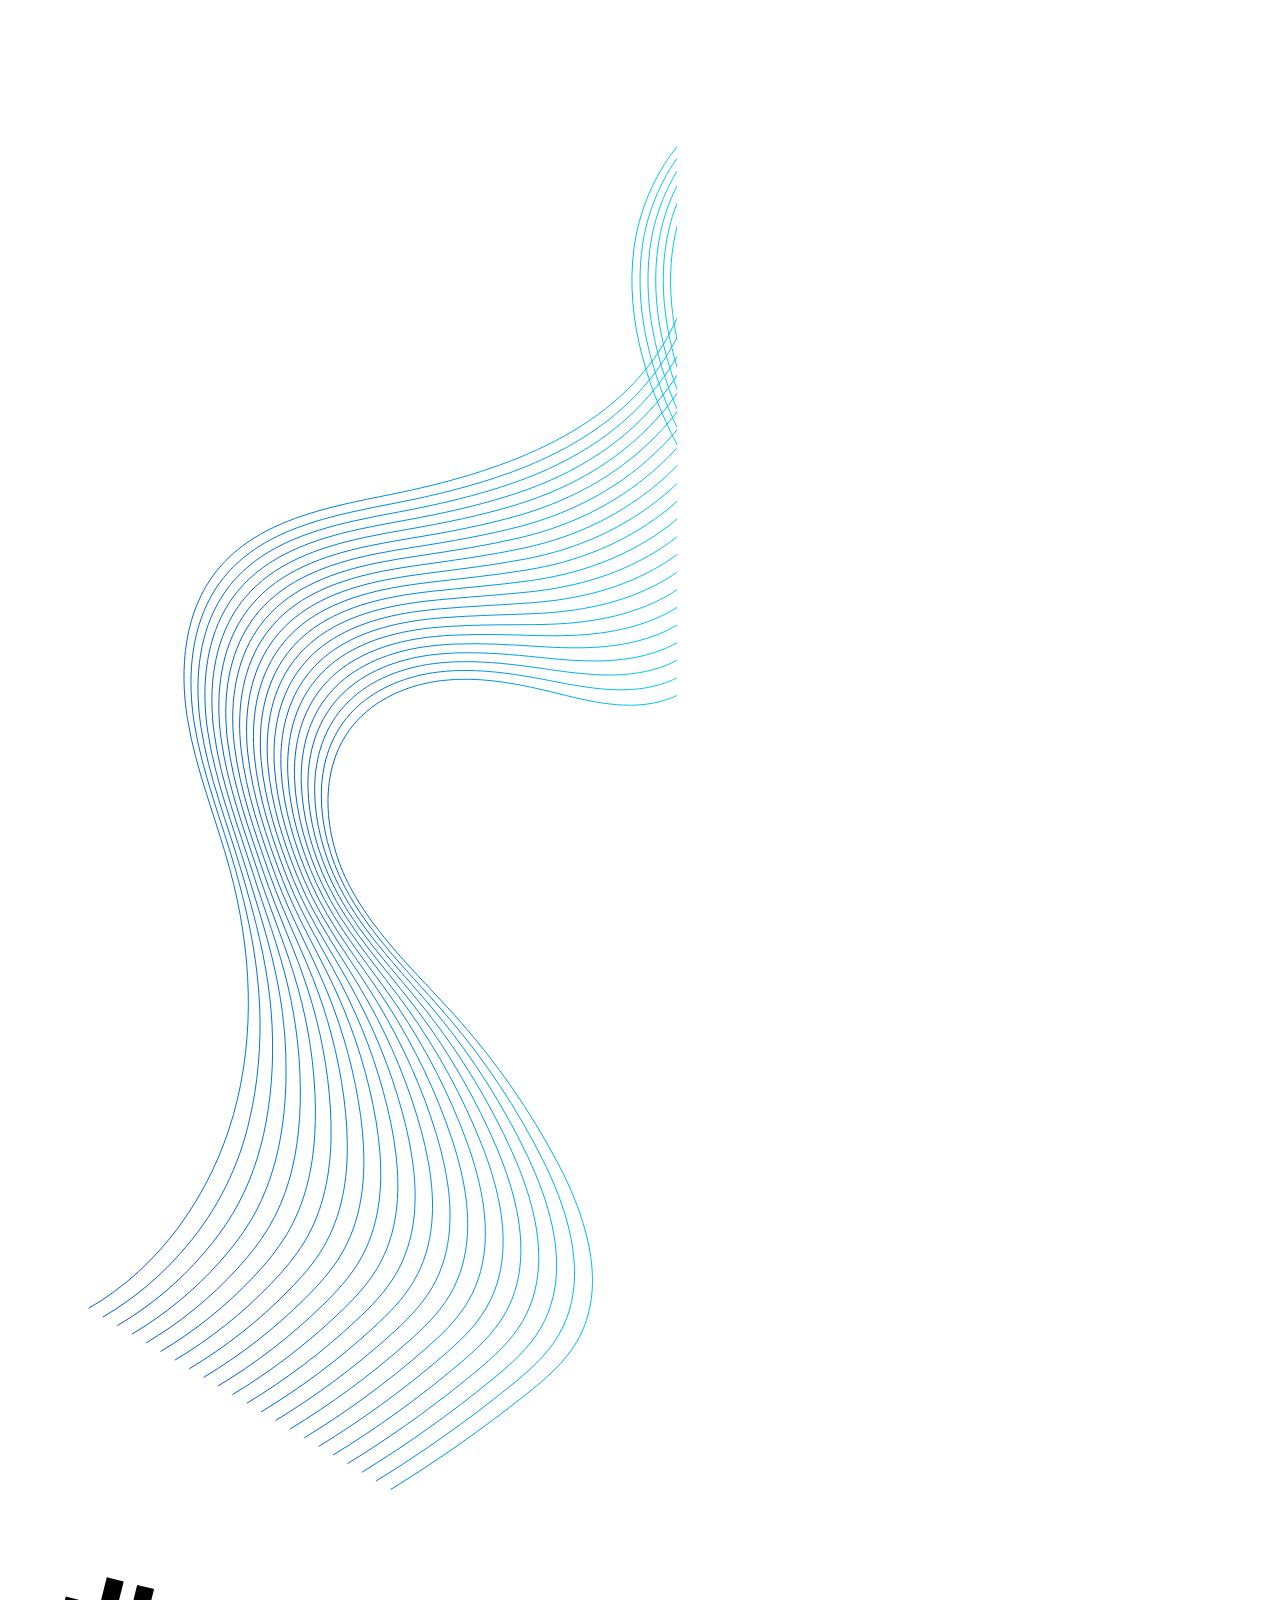
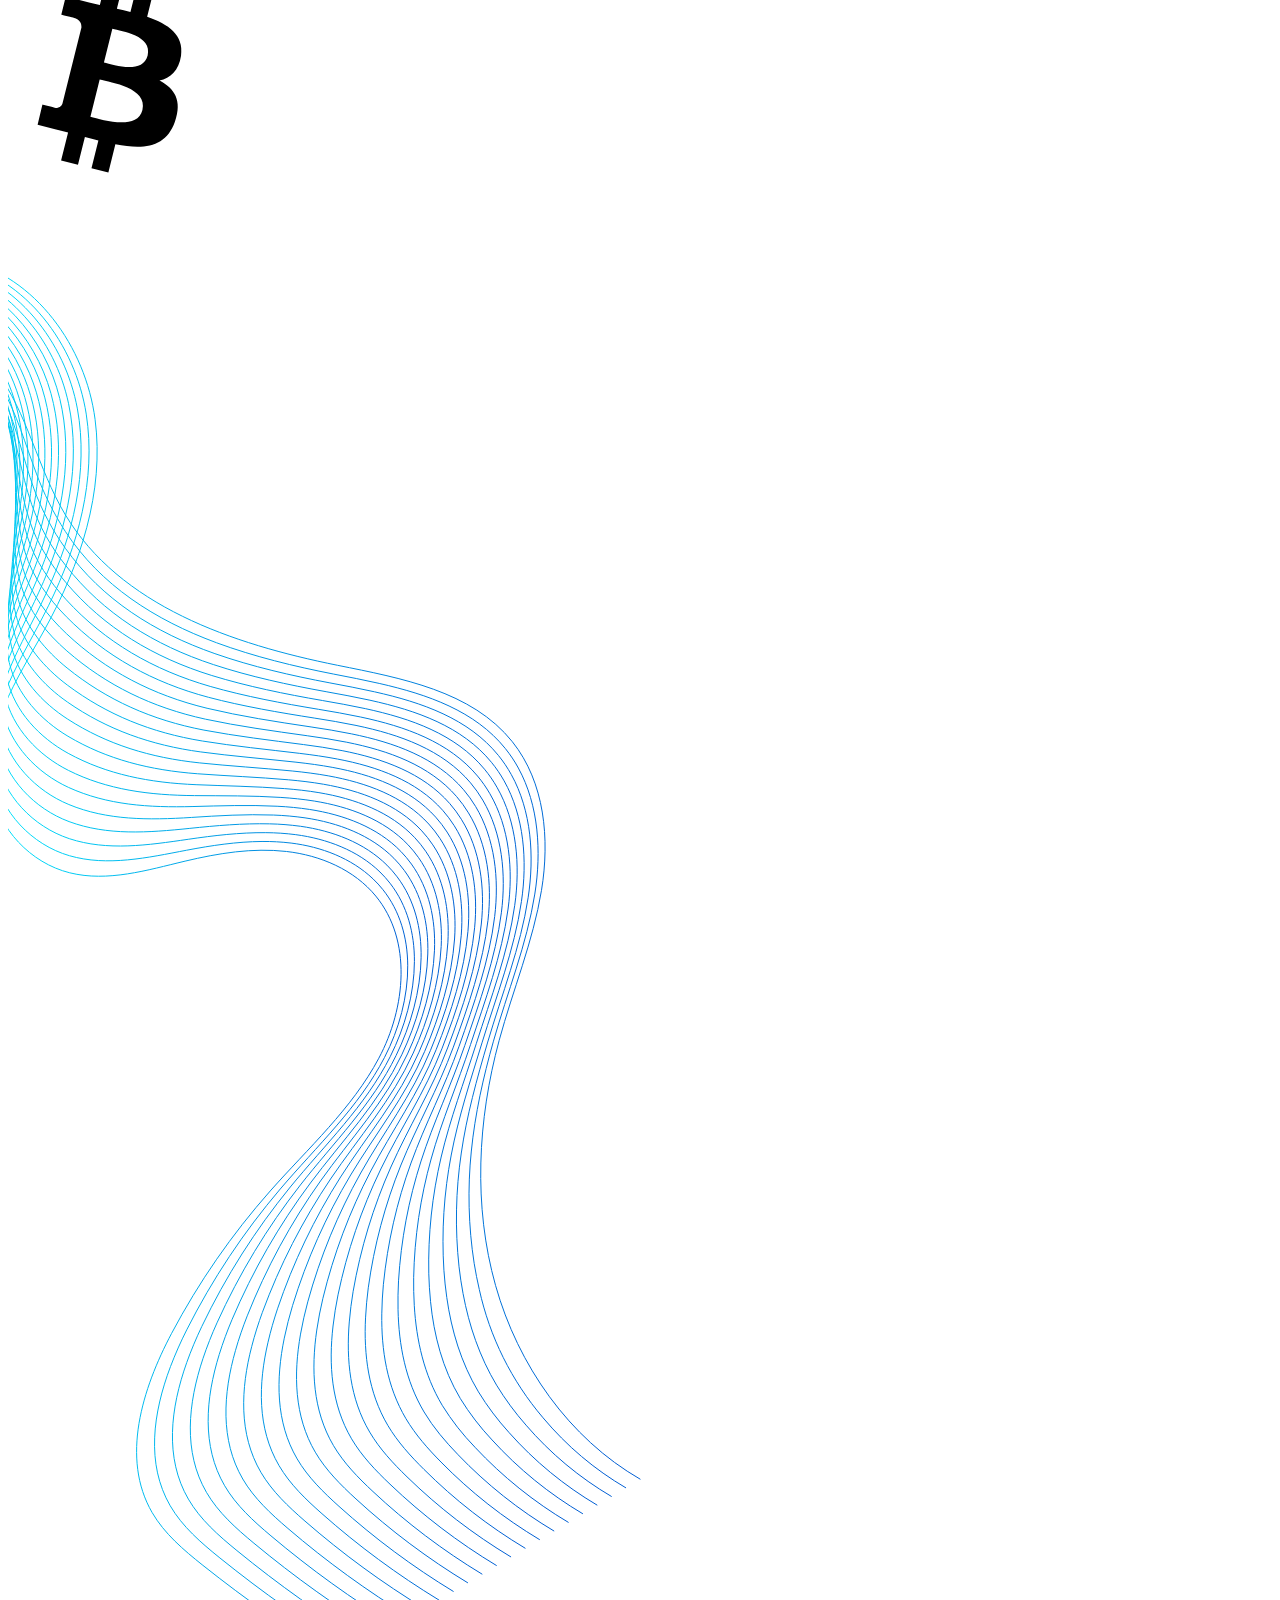
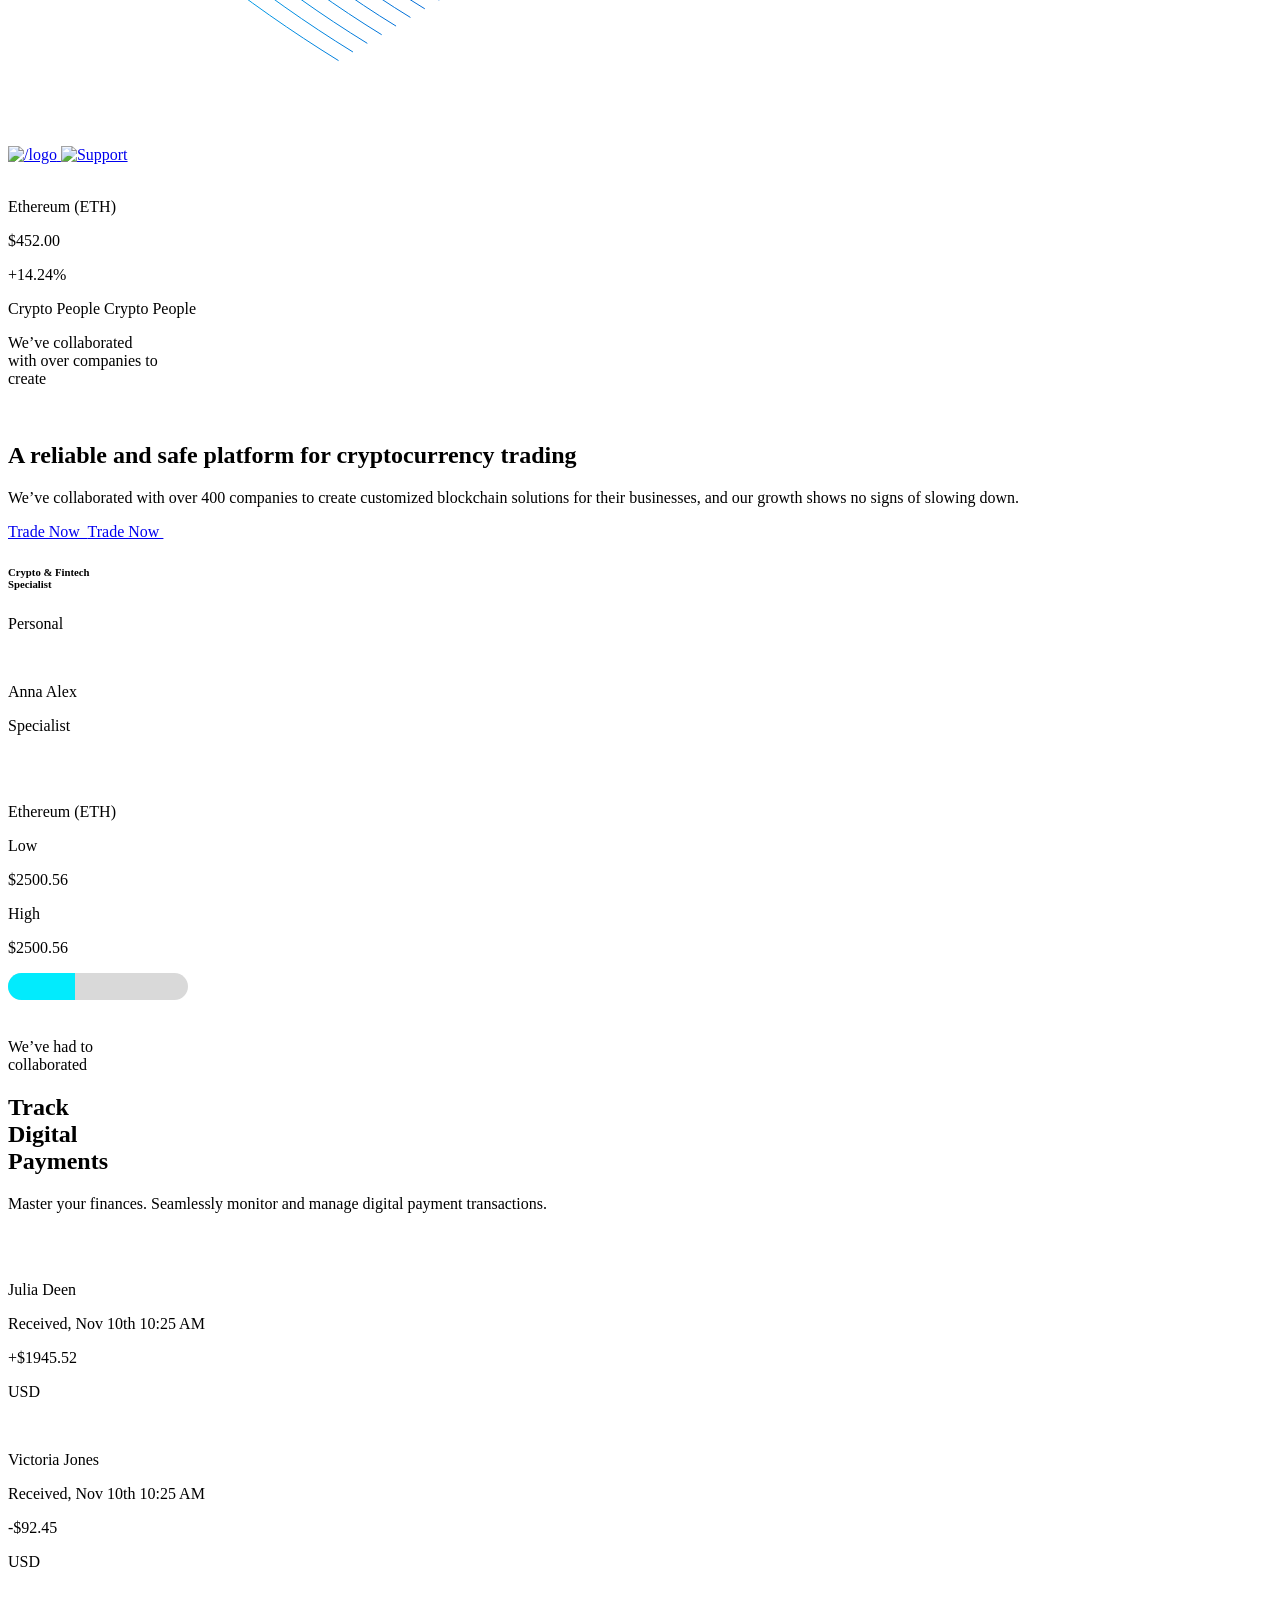
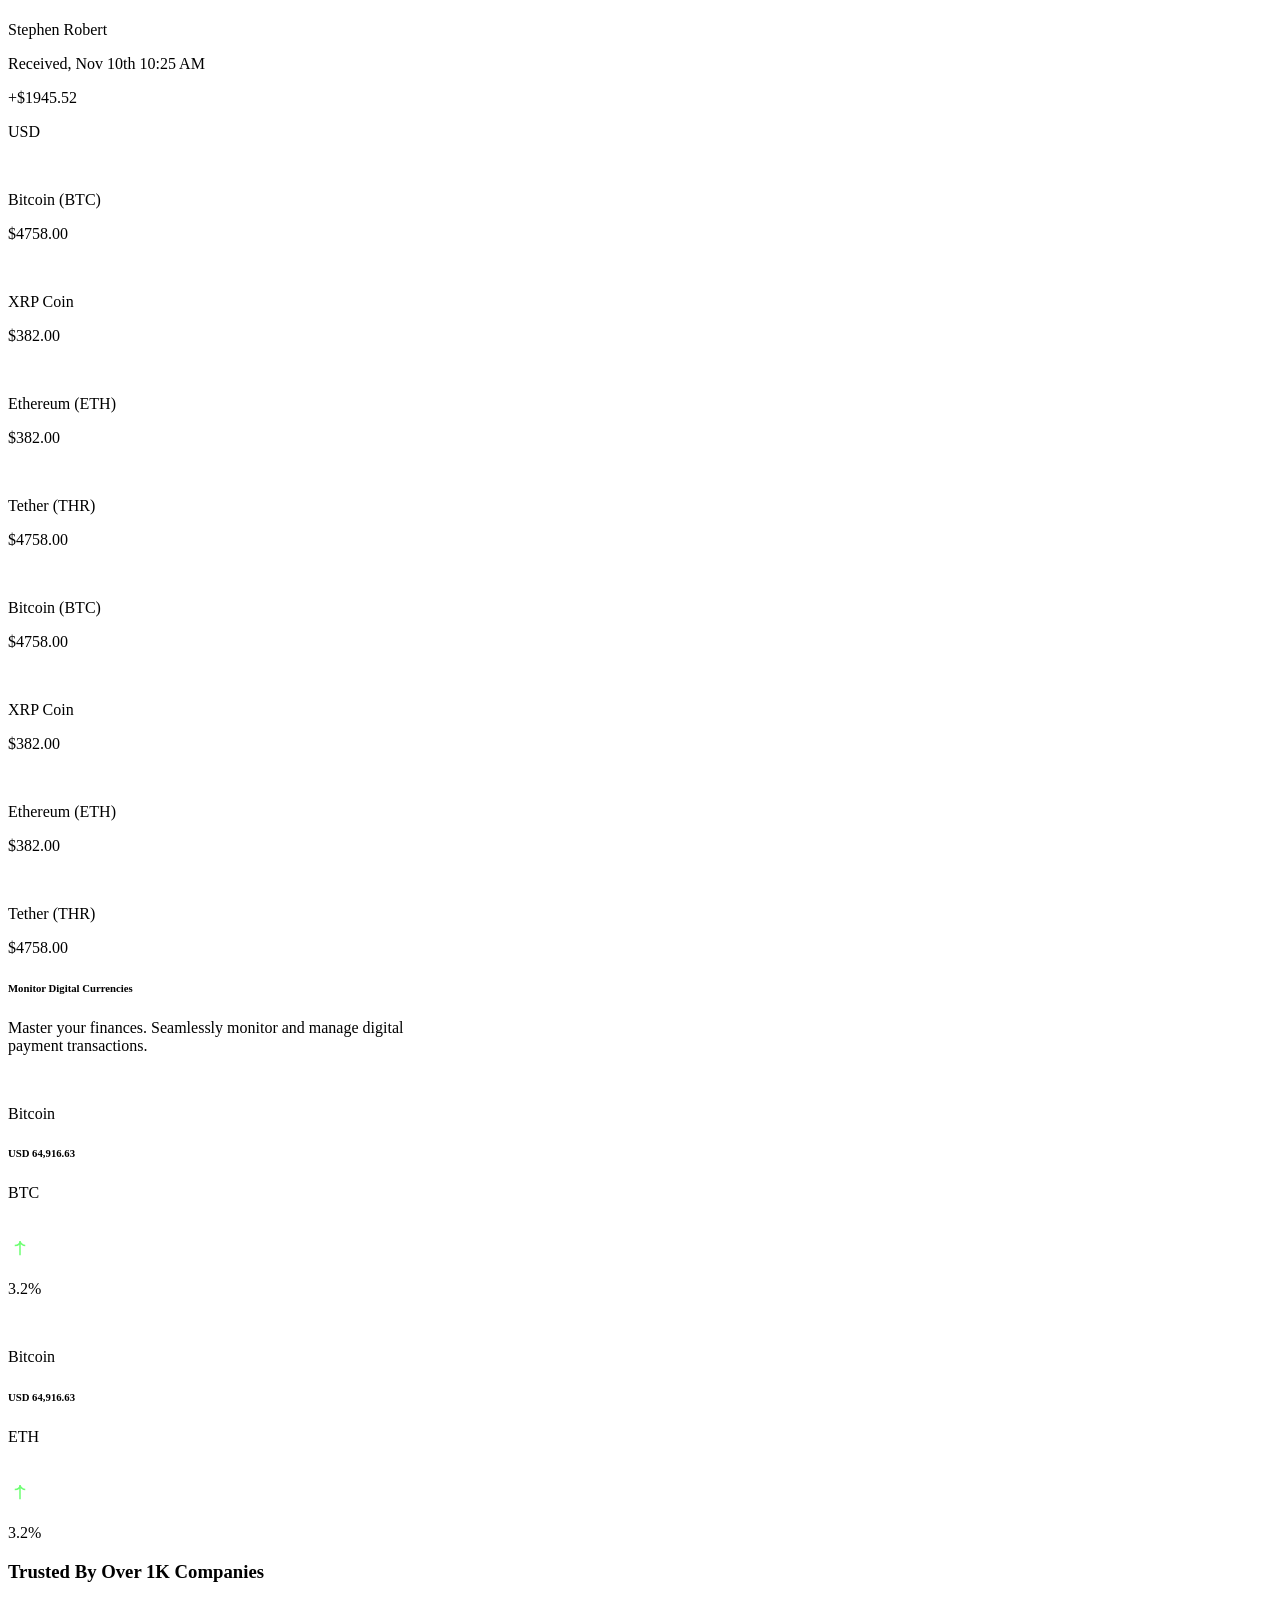
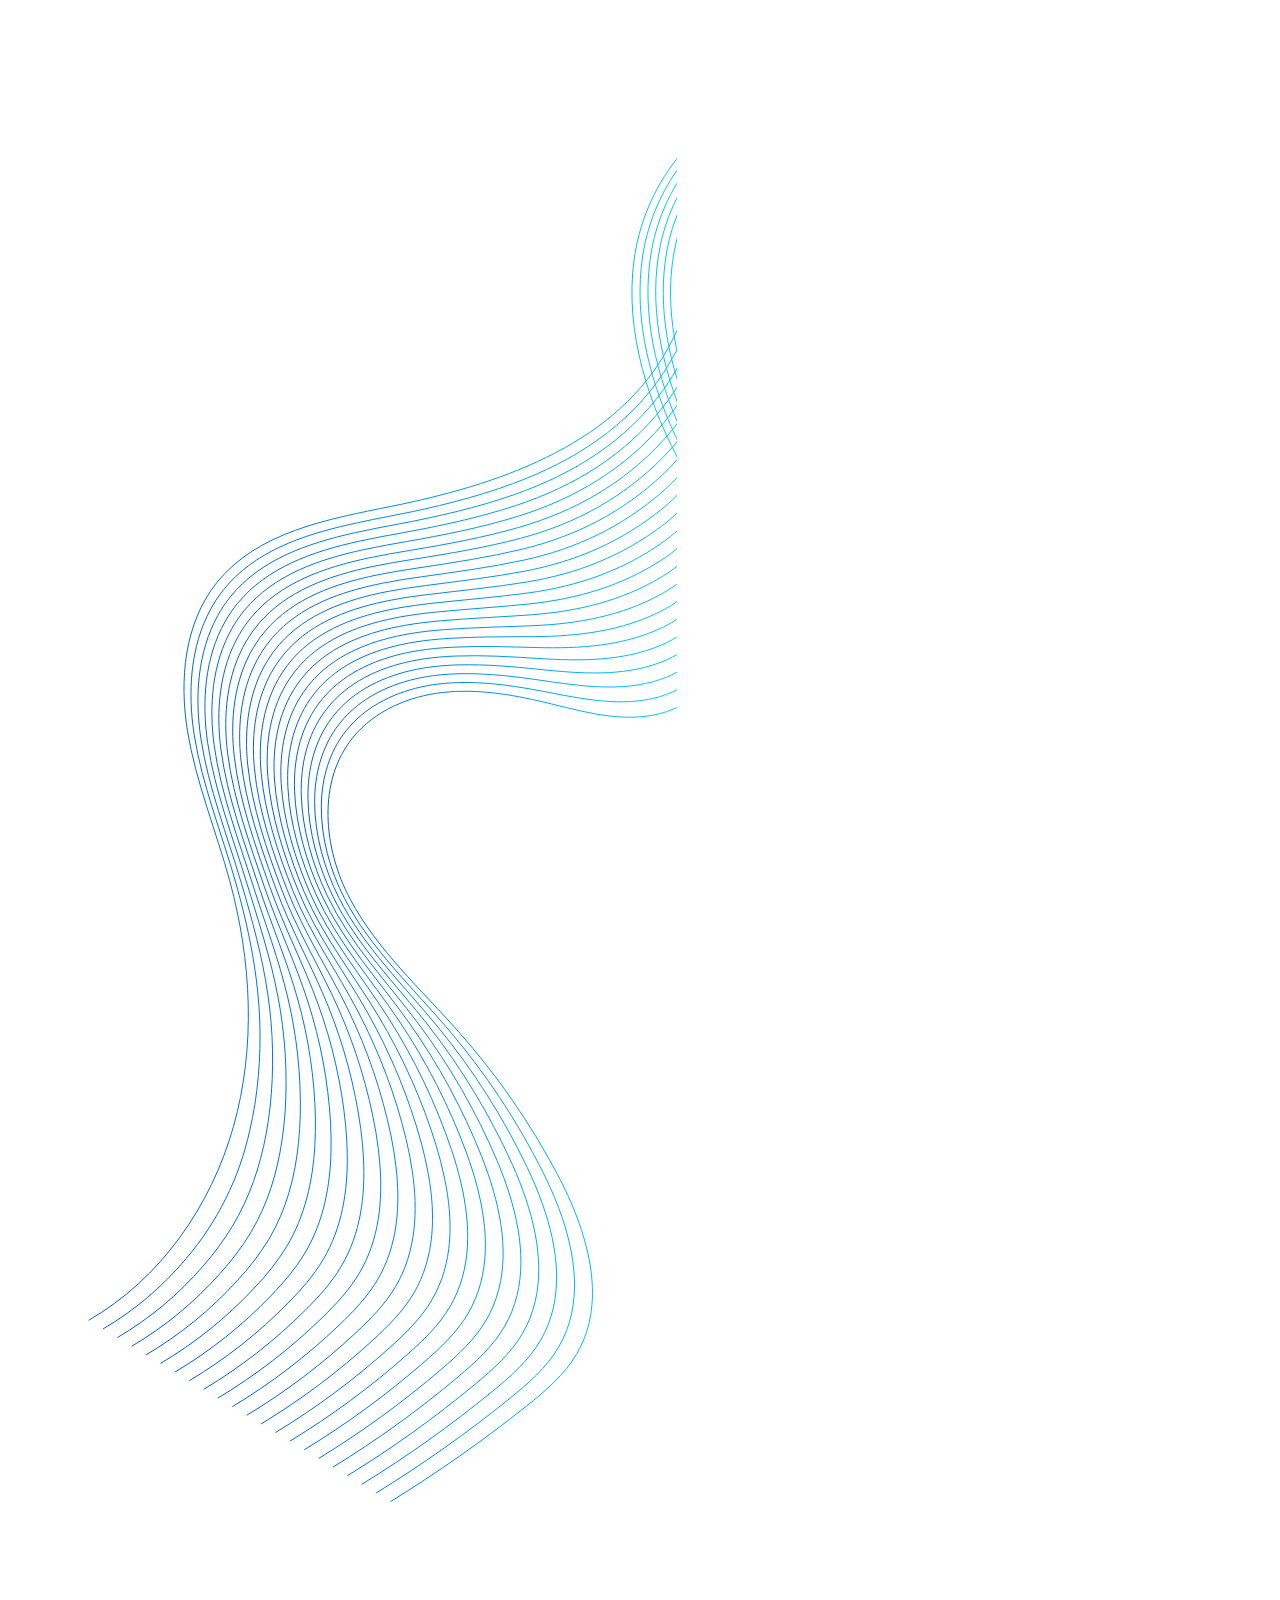
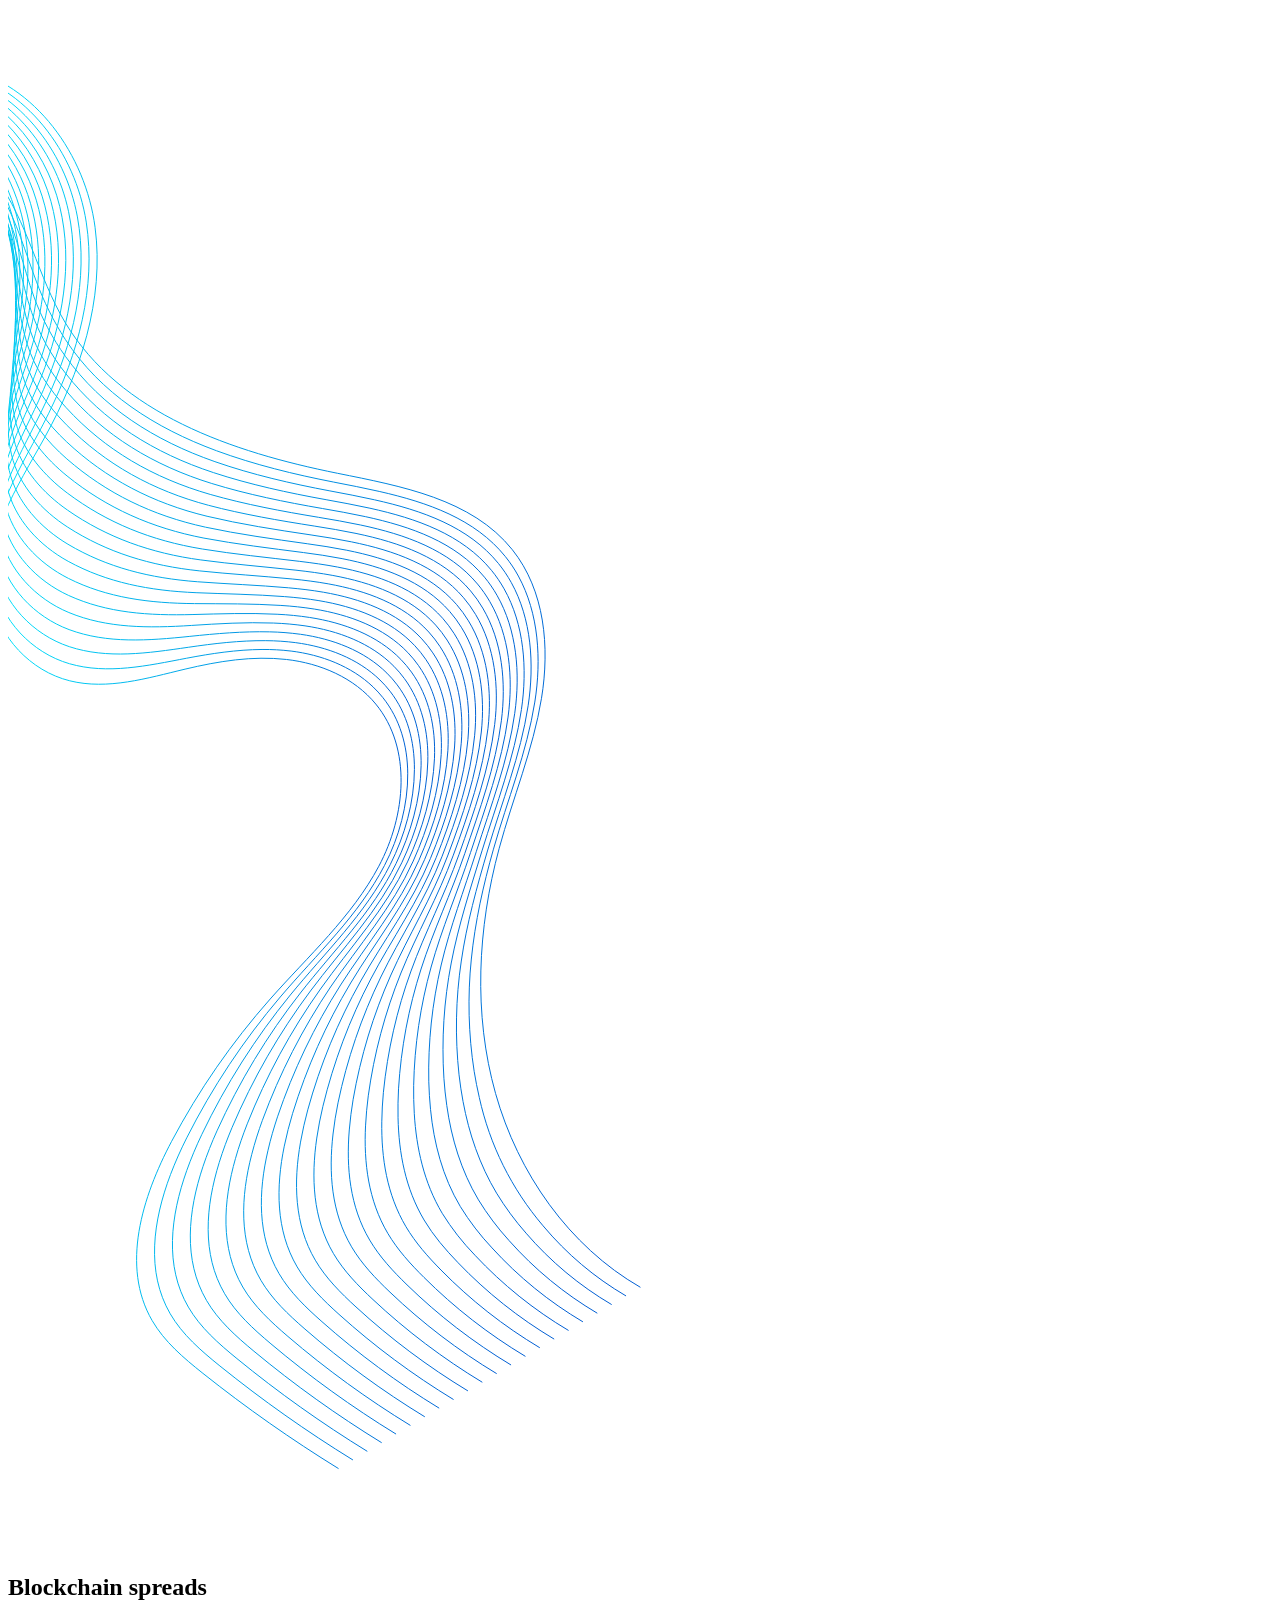
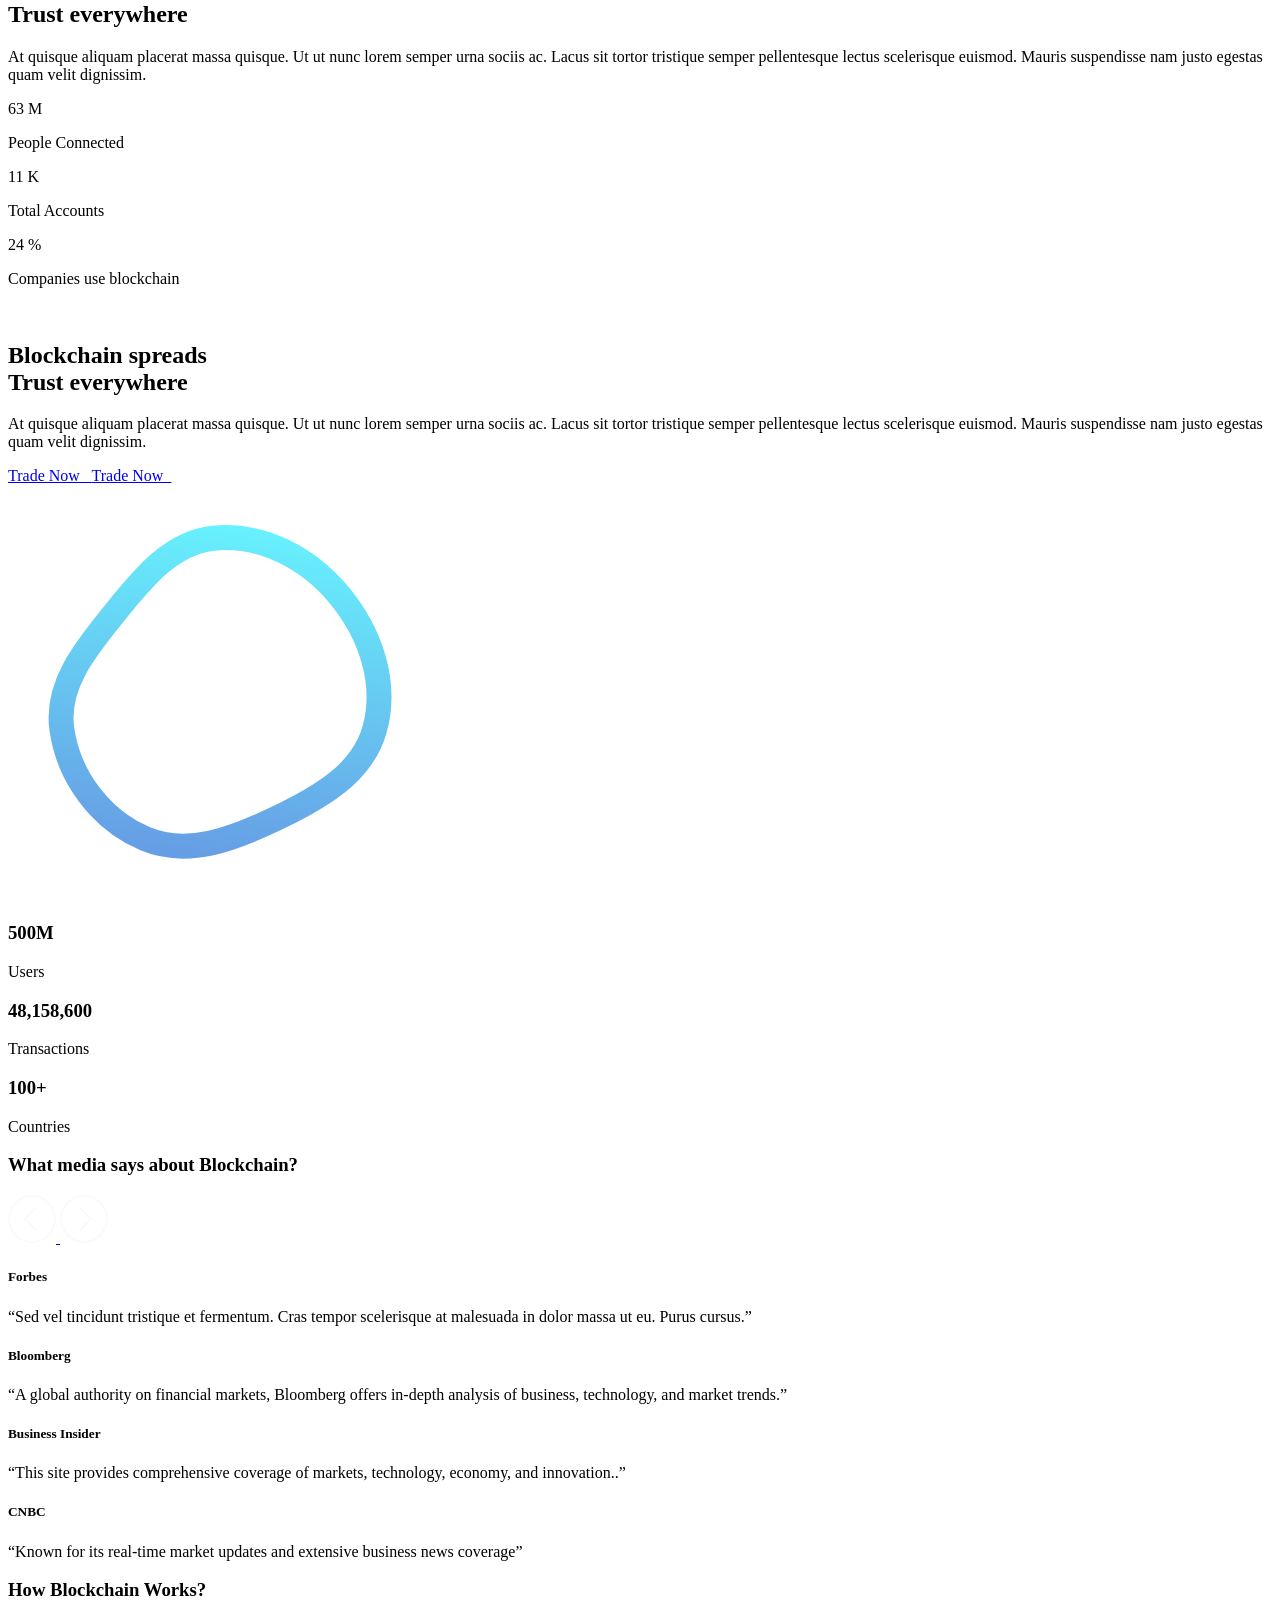
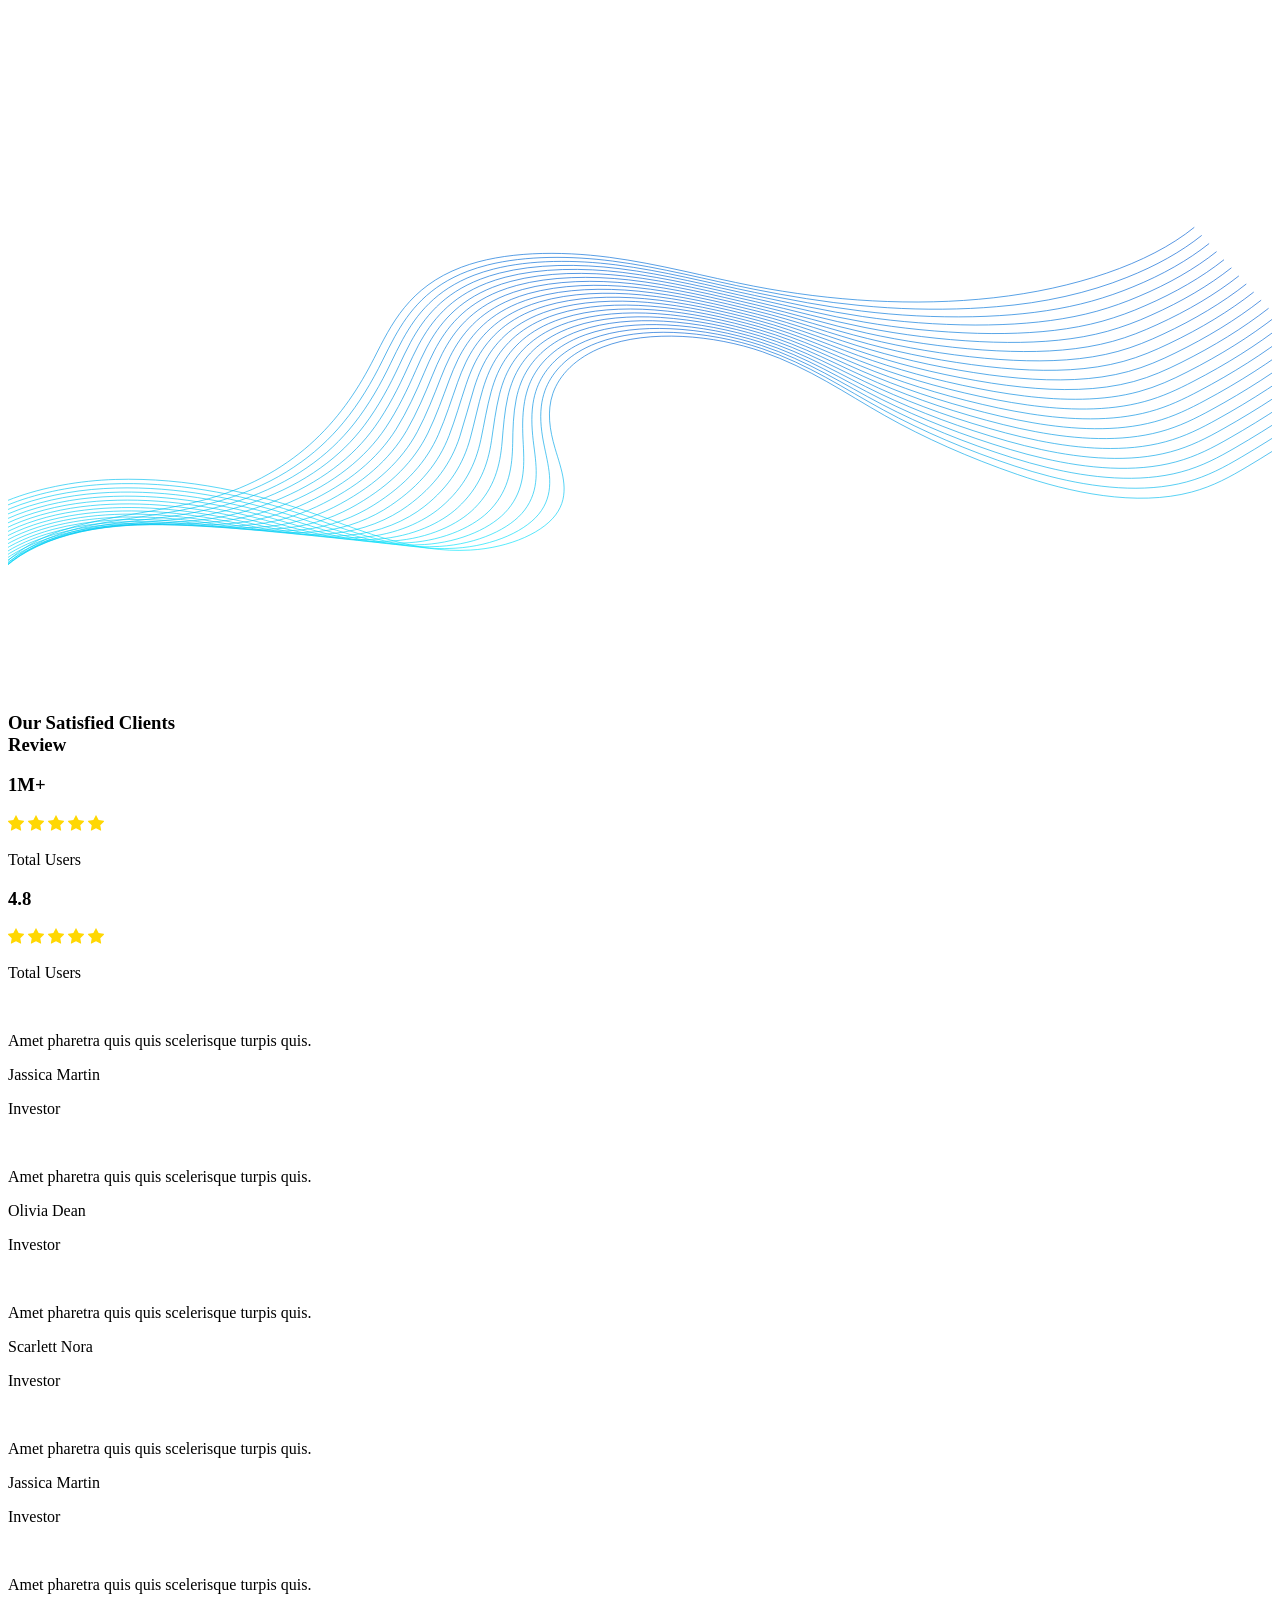
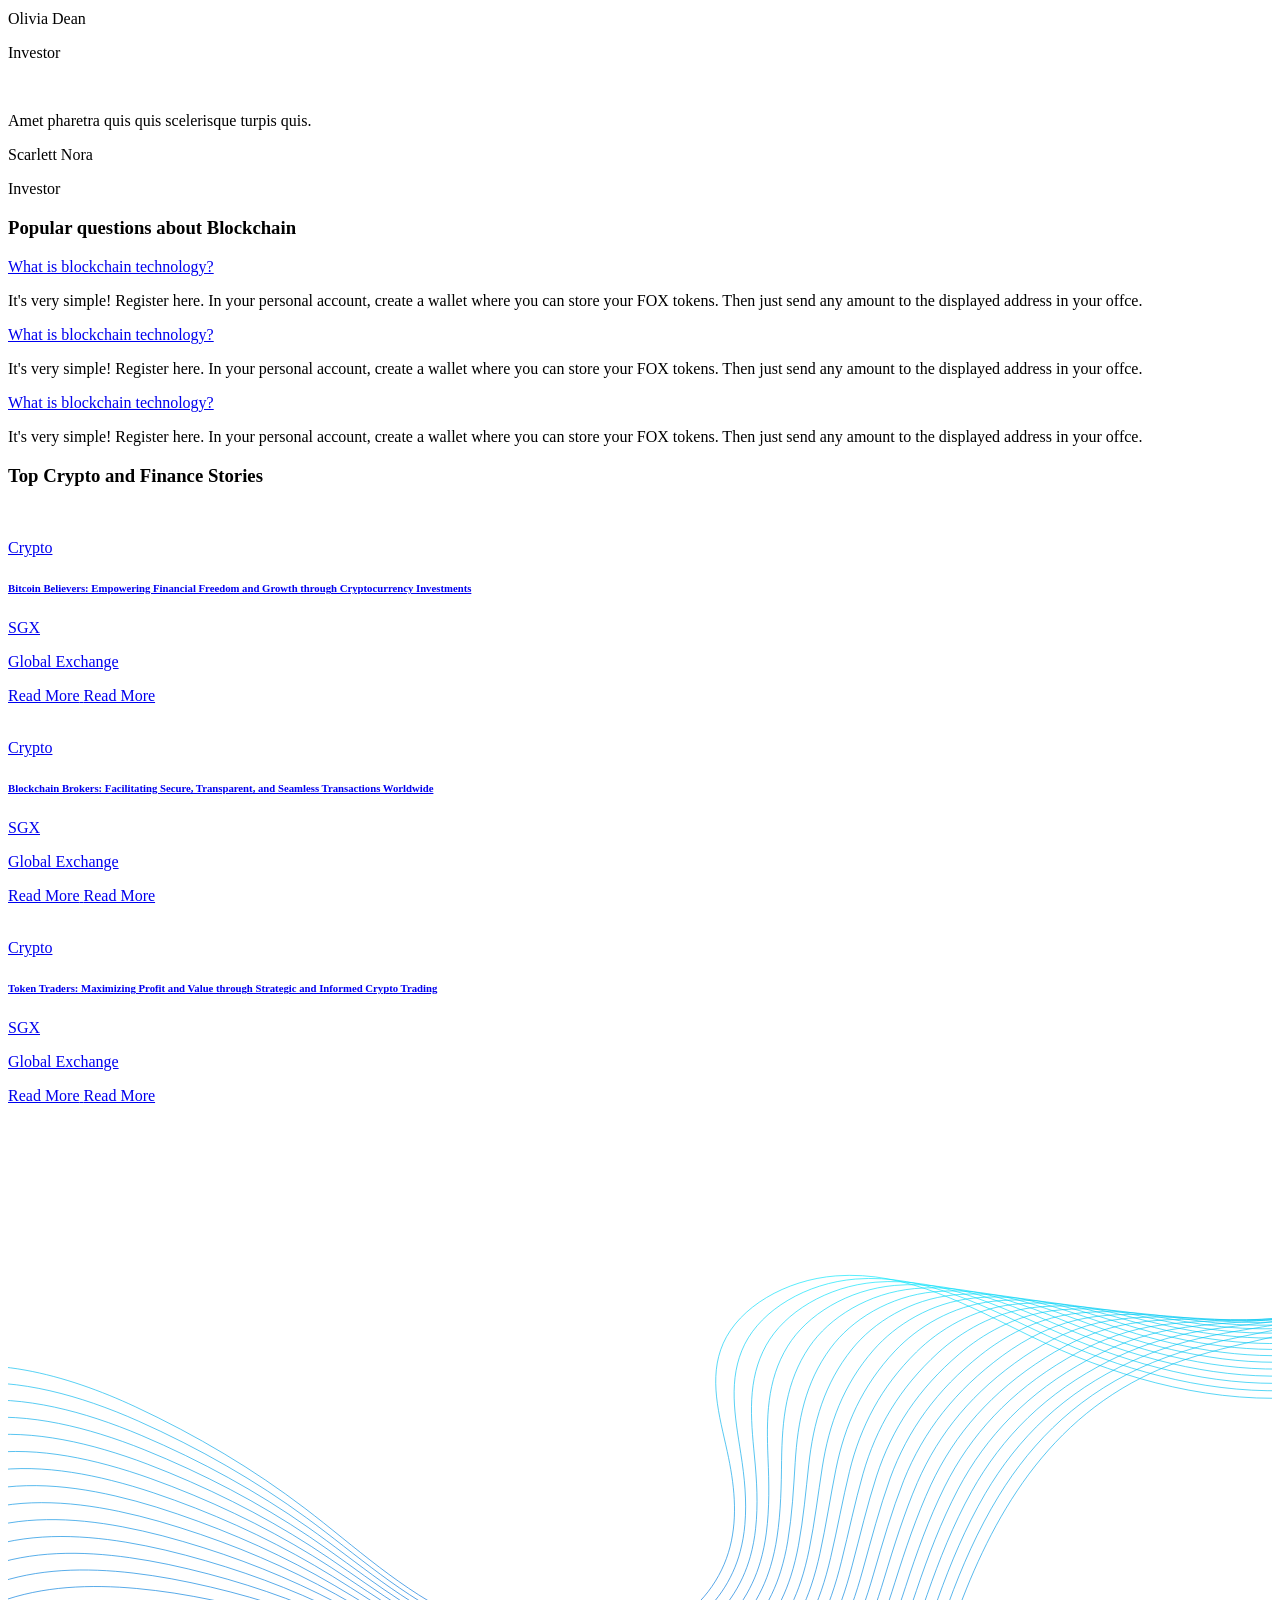
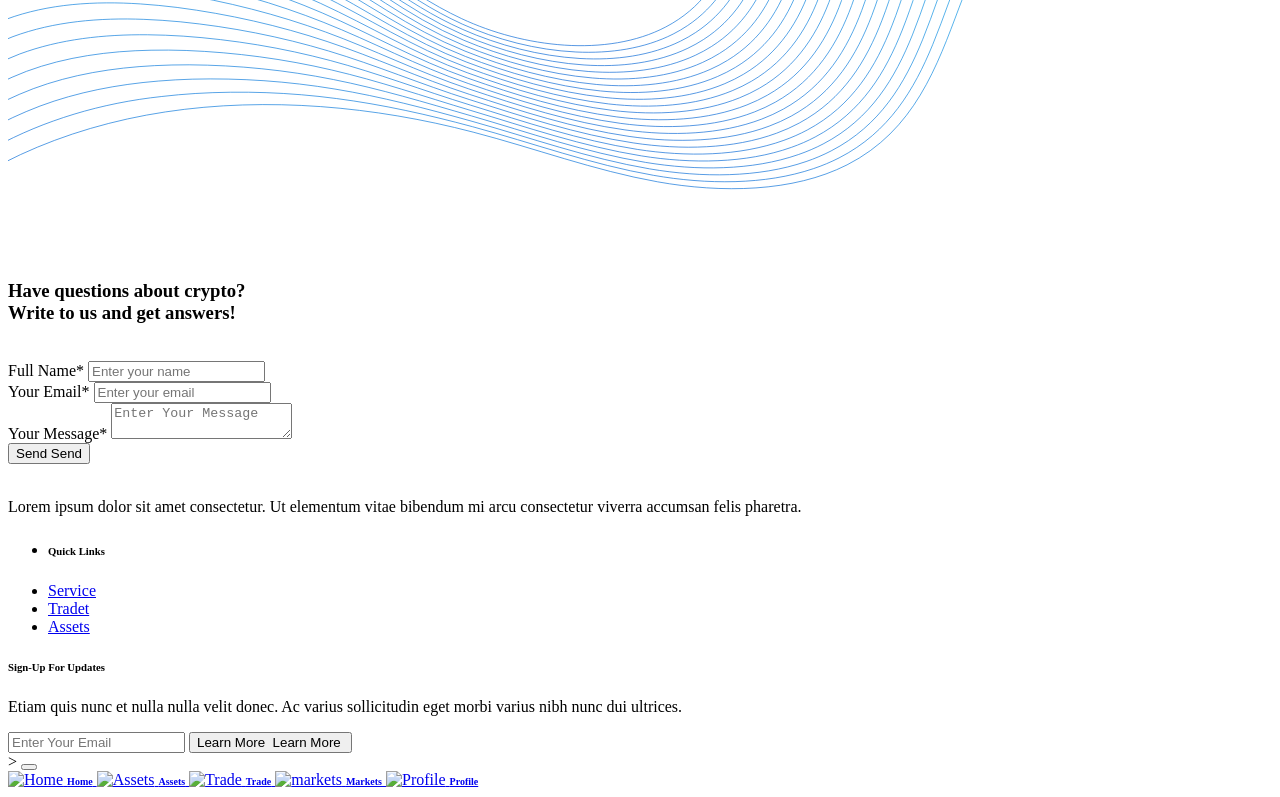
==== index.html @ 0d13c6f8 "update html" ====
<!DOCTYPE html>
<html lang="en">

<head>
    <meta charset="UTF-8">
    <meta http-equiv="X-UA-Compatible" content="IE=edge">
    <meta name="viewport" content="width=device-width, initial-scale=1, shrink-to-fit=no">
   <meta name="twitter:card" content="summary_large_image">
<meta name="twitter:title" content="SGX: Cryptocurrency Global Exchange to Buy, Trade & Invest in Crypto">
<meta name="twitter:description" content="Discover why SGX is the world's best cryptocurrency exchange. Secure, low fees, trusted by millions of users worldwide.">
<meta name="twitter:image" content="https://app.standardglobalexchange.com/assets/media/leesg.png">

<meta property="og:type" content="website">
<meta property="og:title" content="SGX: Cryptocurrency Global Exchange to Buy, Trade & Invest in Crypto">
<meta property="og:image" content="https://app.standardglobalexchange.com/assets/media/leesg.png">
<meta property="og:image:width" content="1200">
<meta property="og:image:height" content="630"> 

    <link rel="shortcut icon" type="image/svg+xml" href="assets/media/faviconsvg.svg">

    <link rel="stylesheet" href="assets/css/vendor/font-awesome.css">
    <link rel="stylesheet" href="assets/css/vendor/bootstrap.min.css">
    <link rel="stylesheet" href="assets/css/vendor/slick.css">
    <link rel="stylesheet" href="assets/css/vendor/slick-theme.css">
    <link rel="stylesheet" href="assets/css/app.css">
</head>

<body>

    <!-- Preloader-->
    <div id="preloader">
        <div class="loader">
            <svg class="gradient-image" width="669" height="1563" viewBox="0 0 669 1563" fill="none"
                xmlns="http://www.w3.org/2000/svg">
                <path
                    d="M382.493 1481.61C429.571 1452.59 474.869 1420.78 518.143 1386.35C537.375 1371.05 556.592 1354.77 568.936 1333.52C600.489 1279.19 578.831 1209.86 549.437 1154.34C522.325 1103.14 489.223 1055.35 450.827 1011.97C412.816 969.04 369.186 929.818 342.228 879.208C315.27 828.598 308.868 761.38 345.258 717.066C366.91 690.699 400.681 676.348 434.577 672.471C468.473 668.594 502.75 674.24 535.942 682.133C573.944 691.171 613.393 703.231 651.301 693.806C690.542 684.05 722.567 649.839 729.713 610.039C739.879 553.418 703.841 500.331 676.086 449.943C640.824 385.928 616.454 312.761 625.987 240.302C635.52 167.843 685.437 97.5878 756.584 80.8752"
                    stroke="url(#paint0_linear_11584_1394)" stroke-miterlimit="10" />
                <path
                    d="M368.119 1472.98C414.407 1444.5 458.836 1413.1 501.135 1378.97C519.925 1363.82 538.66 1347.7 550.805 1326.82C575.199 1284.87 568.109 1233.98 550.547 1187.54C545.782 1175.03 540.362 1162.78 534.31 1150.84C508.834 1100.34 477.433 1053.05 440.771 1009.98C404.476 967.34 362.364 928.38 336.497 878.355C321.995 850.311 313.05 817.686 313.324 786.221C313.574 758.814 320.995 732.153 338.13 710.665C341.18 706.841 344.491 703.232 348.038 699.863C369.831 679.142 399.815 667.789 429.941 664.068C439.588 662.905 449.3 662.374 459.016 662.476C484.328 662.67 509.68 666.488 534.373 671.213C573.555 678.66 613.583 687.69 651.524 676.735C689.206 665.856 720.293 633.079 727.468 594.241C737.68 538.983 703.857 487.077 678.223 437.913C676.202 434.037 674.225 430.13 672.291 426.19C643.093 366.655 624.676 300.348 634.816 235.111C645.622 165.56 695.06 98.6456 764.514 83.3725"
                    stroke="url(#paint1_linear_11584_1394)" stroke-miterlimit="10" />
                <path
                    d="M353.745 1464.35C399.244 1436.4 442.804 1405.41 484.127 1371.59C502.476 1356.59 520.728 1340.63 532.674 1320.12C556.66 1278.92 550.553 1229.11 534.295 1183.49C529.885 1171.19 524.841 1159.12 519.182 1147.34C495.343 1097.53 465.644 1050.75 430.716 1007.98C396.136 965.639 355.582 926.916 330.765 877.503C316.16 848.423 306.796 814.933 306.635 782.476C306.516 754.271 313.694 726.583 331.001 704.264C334.089 700.28 337.453 696.518 341.07 693.007C363.318 671.387 394.214 659.77 425.304 655.665C435.234 654.387 445.233 653.719 455.245 653.665C481.285 653.447 507.42 656.551 532.804 660.293C573.167 666.15 613.716 672.2 651.747 659.665C687.855 647.765 718.018 616.319 725.224 578.444C735.48 524.549 703.873 473.824 680.359 425.884C678.505 422.104 676.695 418.296 674.929 414.459C648.254 356.46 632.306 292.433 643.644 229.922C655.724 163.278 704.682 99.7048 772.444 85.8701"
                    stroke="url(#paint2_linear_11584_1394)" stroke-miterlimit="10" />
                <path
                    d="M339.37 1455.71C384.082 1428.3 426.774 1397.72 467.119 1364.22C485.026 1349.36 502.796 1333.56 514.543 1313.41C538.121 1272.97 532.997 1224.25 518.042 1179.43C513.988 1167.34 509.32 1155.46 504.054 1143.84C481.852 1094.72 453.855 1048.44 420.66 1005.98C387.797 963.941 348.836 925.43 325.033 876.652C310.333 846.527 300.542 812.181 299.946 778.733C299.46 749.729 306.394 721.015 323.872 697.865C326.997 693.721 330.416 689.807 334.102 686.153C356.806 663.635 388.614 651.753 420.667 647.263C430.881 645.87 441.168 645.066 451.474 644.856C478.242 644.226 505.159 646.615 531.236 649.374C572.779 653.642 613.799 656.766 651.97 642.596C686.499 629.778 715.744 599.56 722.98 562.648C733.281 510.116 703.89 460.572 682.496 413.856C680.809 410.173 679.166 406.463 677.567 402.728C653.416 346.266 639.936 284.518 652.474 224.733C665.826 160.996 714.305 100.764 780.374 88.3685"
                    stroke="url(#paint3_linear_11584_1394)" stroke-miterlimit="10" />
                <path
                    d="M324.997 1447.08C368.921 1420.2 410.745 1390.04 450.111 1356.84C467.577 1342.13 484.865 1326.49 496.412 1306.71C519.583 1267.02 515.442 1219.38 501.79 1175.38C498.091 1163.49 493.799 1151.79 488.927 1140.33C468.364 1091.92 442.069 1046.14 410.605 1003.98C379.458 962.239 342.124 923.922 319.302 875.798C304.517 844.621 294.289 809.427 293.259 774.986C292.403 745.184 299.095 715.443 316.744 691.463C319.906 687.159 323.379 683.093 327.135 679.296C350.294 655.879 383.015 643.733 416.031 638.858C426.53 637.35 437.104 636.411 447.705 636.045C475.2 635.002 502.9 636.677 529.668 638.452C572.391 641.131 613.845 641.389 652.194 625.525C685.146 611.892 713.471 582.799 720.736 546.849C731.082 495.679 703.906 447.318 684.632 401.825C683.113 398.239 681.637 394.628 680.204 390.994C658.578 336.069 647.566 276.601 661.302 219.541C675.929 158.712 723.928 101.821 788.304 90.8646"
                    stroke="url(#paint4_linear_11584_1394)" stroke-miterlimit="10" />
                <path
                    d="M310.622 1438.45C353.76 1412.1 394.717 1382.35 433.101 1349.46C450.126 1334.9 466.932 1319.42 478.28 1300.01C501.043 1261.07 497.886 1214.51 485.536 1171.33C482.192 1159.5 478.165 1147.93 473.799 1136.83C454.875 1089.11 430.281 1043.84 400.549 1001.99C371.117 960.54 335.441 922.397 313.57 874.947C298.71 842.709 288.035 806.675 286.569 771.243C285.345 740.643 291.794 709.876 309.615 685.065C312.813 680.601 316.34 676.382 320.167 672.443C343.78 648.128 377.413 635.717 411.394 630.457C422.179 628.834 433.039 627.759 443.933 627.237C472.157 625.782 500.638 626.798 528.098 627.535C572 628.713 613.86 626.082 652.416 608.456C683.801 594.109 711.196 566.041 718.491 531.053C728.882 481.247 703.921 434.067 686.767 389.798C685.415 386.308 684.107 382.796 682.841 379.265C663.738 325.876 655.195 268.687 670.13 214.353C686.029 156.432 733.549 102.882 796.233 93.3643"
                    stroke="url(#paint5_linear_11584_1394)" stroke-miterlimit="10" />
                <path
                    d="M296.248 1429.81C338.601 1404 378.693 1374.66 416.094 1342.08C432.678 1327.67 449.001 1312.35 460.15 1293.31C482.505 1255.12 480.331 1209.64 469.284 1167.27C466.298 1155.66 462.653 1144.28 458.672 1133.33C441.388 1086.31 418.497 1041.54 390.494 999.992C362.779 958.84 328.789 920.855 307.839 874.094C292.916 840.788 281.782 803.922 279.882 767.498C278.289 736.099 284.494 704.305 302.487 678.663C305.722 674.039 309.304 669.668 313.2 665.586C337.268 640.373 371.814 627.698 406.759 622.053C417.896 620.261 429.086 619.138 440.164 618.425C469.117 616.558 498.382 616.865 526.532 616.613C571.616 616.211 613.861 610.841 652.641 591.384C682.473 576.418 708.924 549.279 716.248 515.254C726.684 466.811 703.939 420.813 688.905 377.768C687.721 374.373 686.579 370.961 685.48 367.531C668.902 315.679 662.827 260.77 678.96 209.162C696.133 154.149 743.174 103.939 804.165 95.8601"
                    stroke="url(#paint6_linear_11584_1394)" stroke-miterlimit="10" />
                <path
                    d="M281.873 1421.18C323.442 1395.9 362.669 1366.96 399.085 1334.7C415.228 1320.44 431.068 1305.28 442.019 1286.6C463.966 1249.17 462.775 1204.78 453.031 1163.22C450.403 1151.81 447.141 1140.62 443.544 1129.83C427.902 1083.5 406.712 1039.23 380.438 997.995C354.439 957.14 322.164 919.299 302.107 873.242C287.134 838.86 275.528 801.169 273.193 763.753C271.232 731.556 277.194 698.735 295.358 672.263C298.63 667.48 302.265 662.956 306.232 658.731C330.755 632.619 366.214 619.68 402.121 613.65C413.55 611.739 425.036 610.486 436.392 609.615C466.073 607.335 496.123 606.932 524.961 605.694C571.231 603.708 613.854 595.675 652.863 574.314C681.163 558.818 706.648 532.519 714.003 499.457C724.483 452.376 703.953 407.559 691.04 365.738C690.023 362.44 689.049 359.127 688.117 355.799C674.062 305.483 670.456 252.854 687.788 203.972C706.235 151.866 752.795 104.997 812.094 98.3574"
                    stroke="url(#paint7_linear_11584_1394)" stroke-miterlimit="10" />
                <path
                    d="M267.5 1412.55C308.285 1387.8 346.647 1359.27 382.077 1327.33C397.779 1313.21 413.137 1298.21 423.888 1279.9C445.428 1243.22 445.134 1199.93 436.779 1159.16C434.486 1147.97 431.629 1136.96 428.417 1126.33C414.417 1080.7 394.929 1036.93 370.382 995.998C346.099 955.44 315.563 917.73 296.375 872.39C281.366 836.925 269.274 798.416 266.505 760.009C264.175 727.013 269.894 693.166 288.229 665.862C291.537 660.92 295.227 656.243 299.265 651.876C324.242 624.866 360.614 611.662 397.485 605.247C409.205 603.216 420.987 601.833 432.622 600.805C463.031 598.112 493.866 596.997 523.394 594.774C570.847 591.202 613.859 580.588 653.087 557.244C679.881 541.3 704.376 515.76 711.76 483.66C722.285 437.942 703.97 394.307 693.177 353.71C692.327 350.508 691.519 347.294 690.754 344.067C679.224 295.289 678.086 244.939 696.617 198.782C716.336 149.584 762.418 106.057 820.024 100.855"
                    stroke="url(#paint8_linear_11584_1394)" stroke-miterlimit="10" />
                <path
                    d="M253.126 1403.91C293.129 1379.7 330.627 1351.58 365.068 1319.95C380.328 1305.98 395.205 1291.14 405.757 1273.2C426.889 1237.27 427.572 1195.06 420.526 1155.1C418.589 1144.12 416.115 1133.3 413.289 1122.83C400.932 1077.89 383.147 1034.63 360.327 994C337.759 953.739 308.987 916.148 290.643 871.536C275.612 834.98 263.02 795.662 259.816 756.262C257.118 722.468 262.593 687.595 281.1 659.46C284.445 654.358 288.189 649.529 292.297 645.019C317.73 617.11 355.013 603.641 392.848 596.842C404.86 594.691 416.939 593.179 428.851 591.992C459.988 588.888 491.607 587.058 521.824 583.852C570.461 578.691 613.885 565.58 653.31 540.171C678.627 523.855 702.1 498.997 709.514 467.86C720.084 423.505 703.985 381.052 695.313 341.678C694.63 338.573 693.99 335.458 693.391 332.333C684.385 285.091 685.716 237.02 705.445 193.59C726.438 147.299 772.04 107.112 827.954 103.35"
                    stroke="url(#paint9_linear_11584_1394)" stroke-miterlimit="10" />
                <path
                    d="M238.751 1395.28C277.973 1371.6 314.609 1343.88 348.061 1312.57C362.88 1298.76 377.274 1284.07 387.626 1266.5C408.351 1231.32 410.012 1190.19 404.274 1151.05C402.694 1140.28 400.604 1129.65 398.162 1119.33C387.449 1075.09 371.366 1032.34 350.272 992.006C329.42 952.041 302.433 914.561 284.912 870.686C269.875 833.033 256.767 792.911 253.128 752.52C250.062 717.927 255.294 682.027 273.972 653.062C277.353 647.801 281.151 642.819 285.33 638.166C311.218 609.359 349.413 595.626 388.212 588.442C400.516 586.172 412.89 584.529 425.08 583.185C456.946 579.669 489.349 577.124 520.256 572.934C570.077 566.182 613.949 550.661 653.533 523.103C677.408 506.482 699.827 482.239 707.27 452.064C717.886 409.073 704.001 367.801 697.449 329.651C696.934 326.642 696.46 323.626 696.029 320.603C689.547 274.898 693.346 229.107 714.274 188.402C736.54 145.019 781.663 108.173 835.884 105.85"
                    stroke="url(#paint10_linear_11584_1394)" stroke-miterlimit="10" />
                <path
                    d="M224.377 1386.65C262.82 1363.5 298.594 1336.18 331.052 1305.19C345.43 1291.53 359.342 1277 369.496 1259.8C389.812 1225.37 392.454 1185.32 388.021 1147C386.799 1136.43 385.091 1125.99 383.034 1115.83C373.967 1072.29 359.586 1030.04 340.216 990.008C321.081 950.34 295.899 912.962 279.18 869.834C264.154 831.075 250.512 790.158 246.439 748.775C243.004 713.384 247.993 676.457 266.843 646.661C270.259 641.24 274.112 636.106 278.361 631.31C304.704 601.604 343.813 587.607 383.574 580.038C396.171 577.648 408.841 575.876 421.307 574.374C453.901 570.446 487.089 567.184 518.686 562.014C569.688 553.67 614.065 535.83 653.755 506.033C676.223 489.166 697.551 465.48 705.025 436.267C715.684 394.639 704.017 354.548 699.584 317.622C699.236 314.71 698.93 311.793 698.665 308.871C694.707 264.703 700.974 221.191 723.101 183.213C746.641 142.737 791.284 109.232 843.812 108.348"
                    stroke="url(#paint11_linear_11584_1394)" stroke-miterlimit="10" />
                <path
                    d="M210.003 1378.01C247.667 1355.39 282.581 1328.48 314.044 1297.82C327.98 1284.3 341.41 1269.93 351.365 1253.09C371.273 1219.42 374.898 1180.45 371.769 1142.94C370.905 1132.58 369.579 1122.33 367.907 1112.32C360.486 1069.49 347.808 1027.74 330.161 988.011C312.741 948.641 289.385 911.356 273.449 868.981C258.454 829.11 244.26 787.404 239.752 745.03C235.948 708.841 240.694 670.887 259.715 640.26C263.168 634.68 267.074 629.394 271.395 624.455C298.192 593.851 338.214 579.589 378.938 571.635C391.827 569.125 404.794 567.223 417.538 565.564C450.861 561.224 484.82 557.183 517.119 551.095C569.285 541.057 614.254 521.089 653.979 488.963C675.079 471.899 695.278 448.72 702.782 420.47C713.487 380.204 704.033 341.295 701.722 305.593C701.541 302.777 701.402 299.959 701.304 297.14C699.87 254.508 708.605 213.276 731.931 178.023C756.745 140.456 800.908 110.291 851.744 110.846"
                    stroke="url(#paint12_linear_11584_1394)" stroke-miterlimit="10" />
                <path
                    d="M195.629 1369.38C232.516 1347.29 266.57 1320.78 297.035 1290.44C310.531 1277.07 323.478 1262.86 333.233 1246.39C352.735 1213.47 357.343 1175.58 355.516 1138.89C355.011 1128.74 354.066 1118.68 352.779 1108.82C347.005 1066.69 336.03 1025.44 320.105 986.014C304.402 946.94 282.889 909.744 267.717 868.129C252.772 827.139 238.006 784.652 233.063 741.285C228.891 704.297 233.393 665.317 252.586 633.861C256.075 628.121 260.036 622.682 264.427 617.6C291.68 586.097 332.613 571.571 374.302 563.231C387.482 560.601 400.745 558.569 413.767 556.753C447.818 552 482.56 547.245 515.55 540.174C568.896 528.546 614.529 506.438 654.202 471.892C673.975 454.674 693.004 431.959 700.537 404.672C711.287 365.769 704.049 328.041 703.858 293.563C703.844 290.843 703.872 288.125 703.941 285.407C705.031 244.312 716.235 205.359 740.76 172.832C766.846 138.172 810.531 111.349 859.673 113.343"
                    stroke="url(#paint13_linear_11584_1394)" stroke-miterlimit="10" />
                <path
                    d="M181.255 1360.75C217.366 1339.18 250.562 1313.08 280.027 1283.06C293.081 1269.84 305.546 1255.79 315.104 1239.69C334.197 1207.52 339.792 1170.71 339.264 1134.83C339.118 1124.89 338.555 1115.02 337.652 1105.32C333.526 1063.9 324.254 1023.15 310.051 984.018C296.063 945.241 276.412 908.128 261.987 867.277C247.115 825.162 231.753 781.899 226.375 737.541C221.835 699.755 226.094 659.748 245.458 627.46C248.983 621.561 252.998 615.97 257.461 610.744C285.168 578.343 327.014 563.553 369.666 554.829C383.139 552.08 396.698 549.918 409.998 547.944C444.777 542.779 480.301 537.31 513.983 529.255C568.51 516.038 614.91 491.883 654.427 454.823C672.915 437.483 690.731 415.2 698.295 388.875C709.089 351.335 704.066 314.79 705.996 281.534C706.149 278.911 706.344 276.291 706.58 273.676C710.194 234.118 723.867 197.444 749.59 167.643C776.949 135.891 820.154 112.408 867.604 115.841"
                    stroke="url(#paint14_linear_11584_1394)" stroke-miterlimit="10" />
                <path
                    d="M166.88 1352.12C202.218 1331.08 234.556 1305.37 263.019 1275.68C275.632 1262.61 287.614 1248.72 296.971 1232.99C315.657 1201.57 322.241 1165.84 323.011 1130.78C323.225 1121.04 323.041 1111.36 322.524 1101.82C320.046 1061.1 312.477 1020.86 299.994 982.021C287.722 943.541 269.949 906.508 256.254 866.425C241.477 823.177 225.498 779.146 219.686 733.796C214.777 695.212 218.793 654.178 238.329 621.06C241.889 615.002 245.958 609.257 250.492 603.889C278.654 570.589 321.414 555.535 365.029 546.426C378.792 543.558 392.648 541.266 406.226 539.134C441.734 533.557 478.04 527.374 512.413 518.336C568.12 503.529 615.413 477.42 654.649 437.753C671.896 420.316 688.456 398.44 696.049 373.078C706.888 336.901 704.081 301.537 708.131 269.506C708.452 266.979 708.814 264.458 709.217 261.944C715.355 223.923 731.495 189.529 758.417 162.454C787.05 133.609 829.776 113.467 875.534 118.339"
                    stroke="url(#paint15_linear_11584_1394)" stroke-miterlimit="10" />
                <path
                    d="M152.506 1343.48C187.072 1322.97 218.554 1297.66 246.011 1268.31C258.45 1255.53 269.458 1241.44 278.841 1226.29C297.119 1195.62 304.694 1160.97 306.759 1126.72C307.334 1117.2 307.529 1107.7 307.396 1098.32C306.567 1058.31 300.702 1018.57 289.939 980.024C279.383 941.841 263.502 904.884 250.522 865.572C235.867 821.186 219.245 776.393 212.998 730.051C207.721 690.668 211.493 648.608 231.2 614.659C234.796 608.442 238.919 602.545 243.525 597.033C272.142 562.835 315.813 547.516 360.393 538.023C374.449 535.034 388.6 532.612 402.456 530.323C438.692 524.333 475.782 517.436 510.845 507.415C567.732 491.018 616.058 463.046 654.873 420.682C670.923 403.163 686.182 381.679 693.805 357.279C704.689 322.465 704.098 288.283 710.268 257.476C710.755 255.045 711.284 252.623 711.855 250.211C720.517 213.727 739.126 181.613 767.246 157.263C797.153 131.326 839.399 114.525 883.464 120.835"
                    stroke="url(#paint16_linear_11584_1394)" stroke-miterlimit="10" />
                <path
                    d="M138.132 1334.85C171.927 1314.86 202.554 1289.95 229.002 1260.93C240.953 1248.26 251.577 1234.41 260.71 1219.58C278.58 1189.67 287.149 1156.1 290.506 1122.67C291.442 1113.35 292.017 1104.05 292.269 1094.82C293.088 1055.52 288.927 1016.28 279.883 978.027C271.043 940.141 257.07 903.258 244.791 864.721C230.283 819.189 212.991 773.641 206.309 726.307C200.664 686.126 204.193 643.039 224.073 608.259C227.704 601.883 231.882 595.833 236.558 590.179C265.63 555.083 310.214 539.499 355.757 529.62C370.106 526.512 384.552 523.96 398.686 521.513C435.65 515.111 473.522 507.499 509.277 496.496C567.345 478.51 616.865 448.758 655.097 403.612C669.996 386.019 683.91 364.92 691.562 341.482C702.491 308.031 704.115 275.031 712.405 245.447C713.06 243.112 713.756 240.79 714.493 238.48C725.34 203.877 746.906 173.618 776.076 152.073C807.255 129.043 849.023 115.583 891.395 123.333"
                    stroke="url(#paint17_linear_11584_1394)" stroke-miterlimit="10" />
                <path
                    d="M123.758 1326.22C156.785 1306.75 186.558 1282.23 211.994 1253.55C223.455 1240.99 233.696 1227.38 242.579 1212.88C260.042 1183.71 269.663 1151.24 274.254 1118.61C275.567 1109.51 276.505 1100.39 277.141 1091.32C279.61 1052.73 277.152 1013.99 269.828 976.031C262.704 938.441 250.652 901.631 239.059 863.869C224.728 817.185 206.737 770.888 199.621 722.562C193.607 681.583 196.893 637.469 216.943 601.859C220.61 595.323 224.842 589.121 229.59 583.323C259.117 547.328 304.613 531.481 351.12 521.217C365.76 517.989 380.503 515.308 394.915 512.703C432.607 505.889 471.261 497.562 507.708 485.576C566.956 466.001 617.846 434.547 655.319 386.542C669.926 368.267 681.414 347.704 689.316 325.684C700.29 293.596 704.129 261.777 714.539 233.417C715.362 231.179 716.225 228.956 717.129 226.747C730.683 193.615 754.417 165.647 784.902 146.883C817.356 126.761 858.643 116.642 899.323 125.83"
                    stroke="url(#paint18_linear_11584_1394)" stroke-miterlimit="10" />
                <path
                    d="M109.383 1317.58C141.644 1298.64 170.564 1274.51 194.986 1246.17C205.955 1233.73 215.813 1220.34 224.448 1206.18C241.503 1177.77 252.107 1146.37 258.001 1114.56C259.672 1105.66 260.992 1096.73 262.013 1087.82C266.13 1049.95 265.376 1011.71 259.771 974.034C254.363 936.741 244.246 900.004 233.326 863.016C219.203 815.175 200.483 768.134 192.932 718.818C186.549 677.04 189.591 631.9 209.813 595.458C213.516 588.764 217.802 582.409 222.621 576.468C252.603 539.575 299.012 523.462 346.482 512.814C361.414 509.467 376.454 506.655 391.143 503.893C429.563 496.667 469 487.626 506.138 474.655C566.567 453.49 619.02 420.403 655.542 369.47C668.74 351.152 679.349 331.102 687.072 309.887C698.09 279.161 704.145 248.524 716.676 221.388C717.665 219.246 718.696 217.122 719.766 215.016C736.037 183.361 761.936 157.688 793.731 141.694C827.458 124.479 868.265 117.701 907.253 128.329"
                    stroke="url(#paint19_linear_11584_1394)" stroke-miterlimit="10" />
                <path
                    d="M95.0084 1308.95C126.504 1290.53 154.574 1266.79 177.977 1238.8C209.464 1201.93 231.368 1157.86 241.747 1110.5C243.777 1101.81 245.49 1093.08 246.885 1084.32C252.649 1047.17 253.6 1009.43 249.716 972.037C246.024 935.041 237.853 898.377 227.595 862.164C213.713 813.158 194.229 765.382 186.243 715.073C179.492 672.497 182.292 626.33 202.685 589.058C206.423 582.204 210.763 575.697 215.654 569.612C246.09 531.821 293.412 515.444 341.845 504.411C357.07 500.944 372.405 498.002 387.372 495.083C426.521 487.444 466.74 477.689 504.57 463.736C566.179 440.981 620.399 406.314 655.765 352.401C667.552 334.084 677.298 314.53 684.827 294.09C695.891 264.729 704.161 235.272 718.812 209.36C719.969 207.315 721.166 205.29 722.404 203.284C741.398 173.116 769.458 149.739 802.56 136.504C837.56 122.197 877.888 118.76 915.183 130.826"
                    stroke="url(#paint20_linear_11584_1394)" stroke-miterlimit="10" />
                <path
                    d="M80.6351 1300.32C152.329 1259.05 203.075 1186.07 225.496 1106.45C247.916 1026.82 243.512 941.153 221.864 861.311C208.26 811.135 187.976 762.629 179.556 711.328C171.135 660.026 176.249 603.383 208.687 562.757C249.282 511.913 319.827 499.147 383.602 486.272C488.479 465.099 601.133 427.19 655.989 335.33C683.312 289.575 693.372 234.412 725.042 191.551C768.954 132.126 854.029 107.116 923.114 133.323"
                    stroke="url(#paint21_linear_11584_1394)" stroke-miterlimit="10" />
                <defs>
                    <filter id="filter05_f_11584_1394" x="0.385742" y="0.38855" width="1002.91" height="1561.65"
                        filterUnits="userSpaceOnUse" color-interpolation-filters="sRGB">
                        <feFlood flood-opacity="0" result="BackgroundImageFix" />
                        <feBlend mode="normal" in="SourceGraphic" in2="BackgroundImageFix" result="shape" />
                        <feGaussianBlur stdDeviation="40" result="effect1_foregroundBlur_11584_1394" />
                    </filter>
                    <linearGradient id="paint0_linear_11584_0147" x1="301.112" y1="1059.32" x2="734.276" y2="1074.71"
                        gradientUnits="userSpaceOnUse">
                        <stop offset="0" stop-color="#005ED3" />
                        <stop offset="1" stop-color="#02EBFD" />
                    </linearGradient>
                    <linearGradient id="paint1_linear_11584_0102" x1="294.417" y1="1054.02" x2="731.671" y2="1069.29"
                        gradientUnits="userSpaceOnUse">
                        <stop offset="0" stop-color="#005ED3" />
                        <stop offset="1" stop-color="#02EBFD" />
                    </linearGradient>
                    <linearGradient id="paint2_linear_11584_0321" x1="287.718" y1="1048.72" x2="740.297" y2="1063.79"
                        gradientUnits="userSpaceOnUse">
                        <stop offset="0" stop-color="#005ED3" />
                        <stop offset="1" stop-color="#02EBFD" />
                    </linearGradient>
                    <linearGradient id="paint3_linear_11584_6548" x1="280.995" y1="1043.41" x2="750.216" y2="1058.21"
                        gradientUnits="userSpaceOnUse">
                        <stop offset="0" stop-color="#005ED3" />
                        <stop offset="1" stop-color="#02EBFD" />
                    </linearGradient>
                    <linearGradient id="paint4_linear_11584_1590" x1="274.244" y1="1038.11" x2="760.133" y2="1052.57"
                        gradientUnits="userSpaceOnUse">
                        <stop offset="0" stop-color="#005ED3" />
                        <stop offset="1" stop-color="#02EBFD" />
                    </linearGradient>
                    <linearGradient id="paint5_linear_11584_9510" x1="267.467" y1="1032.8" x2="770.047" y2="1046.85"
                        gradientUnits="userSpaceOnUse">
                        <stop offset="0" stop-color="#005ED3" />
                        <stop offset="1" stop-color="#02EBFD" />
                    </linearGradient>
                    <linearGradient id="paint6_linear_11584_1654" x1="260.669" y1="1027.49" x2="779.962" y2="1041.05"
                        gradientUnits="userSpaceOnUse">
                        <stop offset="0" stop-color="#005ED3" />
                        <stop offset="1" stop-color="#02EBFD" />
                    </linearGradient>
                    <linearGradient id="paint7_linear_11584_1221" x1="253.848" y1="1022.18" x2="789.872" y2="1035.18"
                        gradientUnits="userSpaceOnUse">
                        <stop offset="0" stop-color="#005ED3" />
                        <stop offset="1" stop-color="#02EBFD" />
                    </linearGradient>
                    <linearGradient id="paint8_linear_11584_1158" x1="247.007" y1="1016.86" x2="799.778" y2="1029.22"
                        gradientUnits="userSpaceOnUse">
                        <stop offset="0" stop-color="#005ED3" />
                        <stop offset="1" stop-color="#02EBFD" />
                    </linearGradient>
                    <linearGradient id="paint9_linear_11584_9987" x1="240.147" y1="1011.55" x2="809.68" y2="1023.19"
                        gradientUnits="userSpaceOnUse">
                        <stop offset="0" stop-color="#005ED3" />
                        <stop offset="1" stop-color="#02EBFD" />
                    </linearGradient>
                    <linearGradient id="paint10_linear_11584_1665" x1="233.27" y1="1006.23" x2="819.577" y2="1017.08"
                        gradientUnits="userSpaceOnUse">
                        <stop offset="0" stop-color="#005ED3" />
                        <stop offset="1" stop-color="#02EBFD" />
                    </linearGradient>
                    <linearGradient id="paint11_linear_11584_1778" x1="226.376" y1="1000.92" x2="829.466" y2="1010.88"
                        gradientUnits="userSpaceOnUse">
                        <stop offset="0" stop-color="#005ED3" />
                        <stop offset="1" stop-color="#02EBFD" />
                    </linearGradient>
                    <linearGradient id="paint12_linear_11584_1965" x1="219.468" y1="995.599" x2="839.352" y2="1004.59"
                        gradientUnits="userSpaceOnUse">
                        <stop offset="0" stop-color="#005ED3" />
                        <stop offset="1" stop-color="#02EBFD" />
                    </linearGradient>
                    <linearGradient id="paint13_linear_11584_1305" x1="212.545" y1="990.28" x2="849.228" y2="998.221"
                        gradientUnits="userSpaceOnUse">
                        <stop offset="0" stop-color="#005ED3" />
                        <stop offset="1" stop-color="#02EBFD" />
                    </linearGradient>
                    <linearGradient id="paint14_linear_11584_7455" x1="205.611" y1="984.96" x2="859.097" y2="991.76"
                        gradientUnits="userSpaceOnUse">
                        <stop offset="0" stop-color="#005ED3" />
                        <stop offset="1" stop-color="#02EBFD" />
                    </linearGradient>
                    <linearGradient id="paint15_linear_11584_0214" x1="195.979" y1="979.422" x2="869.21" y2="984.825"
                        gradientUnits="userSpaceOnUse">
                        <stop offset="0" stop-color="#005ED3" />
                        <stop offset="1" stop-color="#02EBFD" />
                    </linearGradient>
                    <linearGradient id="paint16_linear_11584_3665" x1="181.472" y1="973.474" x2="879.77" y2="977.033"
                        gradientUnits="userSpaceOnUse">
                        <stop offset="0" stop-color="#005ED3" />
                        <stop offset="1" stop-color="#02EBFD" />
                    </linearGradient>
                    <linearGradient id="paint17_linear_11584_8823" x1="166.968" y1="967.463" x2="890.314" y2="969.01"
                        gradientUnits="userSpaceOnUse">
                        <stop offset="0" stop-color="#005ED3" />
                        <stop offset="1" stop-color="#02EBFD" />
                    </linearGradient>
                    <linearGradient id="paint18_linear_11584_1782" x1="152.471" y1="961.367" x2="900.835" y2="960.736"
                        gradientUnits="userSpaceOnUse">
                        <stop offset="0" stop-color="#005ED3" />
                        <stop offset="1" stop-color="#02EBFD" />
                    </linearGradient>
                    <linearGradient id="paint19_linear_11584_9950" x1="137.981" y1="955.162" x2="911.341" y2="952.192"
                        gradientUnits="userSpaceOnUse">
                        <stop offset="0" stop-color="#005ED3" />
                        <stop offset="1" stop-color="#02EBFD" />
                    </linearGradient>
                    <linearGradient id="paint20_linear_11584_3036" x1="123.502" y1="948.812" x2="921.831" y2="943.347"
                        gradientUnits="userSpaceOnUse">
                        <stop offset="0" stop-color="#005ED3" />
                        <stop offset="1" stop-color="#02EBFD" />
                    </linearGradient>
                    <linearGradient id="paint21_linear_11584_2348" x1="109.038" y1="942.274" x2="932.309" y2="934.169"
                        gradientUnits="userSpaceOnUse">
                        <stop offset="0" stop-color="#005ED3" />
                        <stop offset="1" stop-color="#02EBFD" />
                    </linearGradient>
                </defs>
            </svg>
            <div id="bitcoin">
                <svg version="1.1" id="Layer_1" xmlns="http://www.w3.org/2000/svg"
                    xmlns:xlink="http://www.w3.org/1999/xlink" x="0px" y="0px" width="200px" height="200px"
                    viewBox="100 100 400 400" xml:space="preserve">
                    <filter height="130%">
                        <feGaussianBlur in="SourceAlpha" stdDeviation="5" />
                        <feOffset dx="0" dy="0" result="offsetblur" />
                        <feFlood flood-color="#02EBFD" />
                        <feComposite in2="offsetblur" operator="in" />
                        <feMerge>
                            <feMergeNode />
                            <feMergeNode in="SourceGraphic" />
                        </feMerge>
                    </filter>
                    <path class="path" fill="#000000" d="M446.089,261.45c6.135-41.001-25.084-63.033-67.769-77.735l13.844-55.532l-33.801-8.424l-13.48,54.068
                      c-8.896-2.217-18.015-4.304-27.091-6.371l13.568-54.429l-33.776-8.424l-13.861,55.521c-7.354-1.676-14.575-3.328-21.587-5.073
                      l0.034-0.171l-46.617-11.64l-8.993,36.102c0,0,25.08,5.746,24.549,6.105c13.689,3.42,16.159,12.478,15.75,19.658L208.93,357.23
                      c-1.675,4.158-5.925,10.401-15.494,8.031c0.338,0.485-24.579-6.134-24.579-6.134l-9.631,40.468l36.843,9.188
                      c8.178,2.051,16.209,4.19,24.098,6.217l-13.978,56.17l33.764,8.424l13.852-55.571c9.235,2.499,18.186,4.813,26.948,6.995
                      l-13.802,55.309l33.801,8.424l13.994-56.061c57.648,10.902,100.998,6.502,119.237-45.627c14.705-41.979-0.731-66.193-31.06-81.984
                      C425.008,305.984,441.655,291.455,446.089,261.45z M368.859,369.754c-10.455,41.983-81.128,19.285-104.052,13.589l18.562-74.404
                      C306.28,314.65,379.774,325.975,368.859,369.754z M379.302,260.846c-9.527,38.187-68.358,18.781-87.442,14.023l16.828-67.489
                      C327.767,212.14,389.234,221.02,379.302,260.846z" />
                </svg>
            </div>
            <svg class="gradient-image image-2" width="713" height="1563" viewBox="0 0 713 1563" fill="none"
                xmlns="http://www.w3.org/2000/svg">
                <path
                    d="M330.561 1481.61C283.483 1452.59 238.185 1420.78 194.911 1386.35C175.68 1371.05 156.463 1354.77 144.119 1333.52C112.565 1279.19 134.223 1209.86 163.617 1154.34C190.729 1103.14 223.832 1055.35 262.228 1011.97C300.238 969.04 343.868 929.818 370.826 879.208C397.784 828.598 404.186 761.38 367.796 717.066C346.144 690.699 312.373 676.348 278.477 672.471C244.581 668.594 210.304 674.24 177.113 682.133C139.111 691.171 99.6612 703.231 61.7534 693.806C22.5117 684.05 -9.51232 649.839 -16.6585 610.039C-26.8248 553.418 9.21277 500.331 36.9679 449.943C72.2301 385.928 96.5999 312.761 87.067 240.302C77.5342 167.843 27.6172 97.5878 -43.5296 80.8752"
                    stroke="url(#paint0_linear_11576_10647)" stroke-miterlimit="10" />
                <path
                    d="M344.935 1472.98C298.647 1444.5 254.218 1413.1 211.919 1378.97C193.129 1363.82 174.394 1347.7 162.249 1326.82C137.856 1284.87 144.946 1233.98 162.507 1187.54C167.272 1175.03 172.692 1162.78 178.745 1150.84C204.221 1100.34 235.621 1053.05 272.283 1009.98C308.578 967.34 350.69 928.38 376.557 878.355C391.06 850.311 400.004 817.686 399.731 786.221C399.481 758.814 392.059 732.153 374.925 710.665C371.874 706.841 368.564 703.232 365.017 699.863C343.223 679.142 313.24 667.789 283.114 664.068C273.467 662.905 263.754 662.374 254.038 662.476C228.727 662.67 203.374 666.488 178.681 671.213C139.499 678.66 99.471 687.69 61.5303 676.735C23.8487 665.856 -7.23828 633.079 -14.4142 594.241C-24.6256 538.983 9.19721 487.077 34.8315 437.913C36.8524 434.037 38.8296 430.13 40.7631 426.19C69.9617 366.655 88.3784 300.348 78.2383 235.111C67.432 165.56 17.9945 98.6456 -51.4597 83.3725"
                    stroke="url(#paint1_linear_11576_10647)" stroke-miterlimit="10" />
                <path
                    d="M359.309 1464.35C313.81 1436.4 270.25 1405.41 228.927 1371.59C210.578 1356.59 192.326 1340.63 180.38 1320.12C156.394 1278.92 162.501 1229.11 178.759 1183.49C183.169 1171.19 188.213 1159.12 193.872 1147.34C217.712 1097.53 247.41 1050.75 282.338 1007.98C316.918 965.639 357.472 926.916 382.289 877.503C396.894 848.423 406.258 814.933 406.419 782.476C406.538 754.271 399.36 726.583 382.053 704.264C378.965 700.28 375.601 696.518 371.984 693.007C349.736 671.387 318.84 659.77 287.75 655.665C277.82 654.387 267.821 653.719 257.809 653.665C231.769 653.447 205.634 656.551 180.25 660.293C139.887 666.15 99.3382 672.2 61.307 659.665C25.1989 647.765 -4.96435 616.319 -12.1699 578.444C-22.426 524.549 9.1807 473.824 32.6954 425.884C34.5488 422.104 36.3588 418.296 38.1255 414.459C64.8001 356.46 80.7485 292.433 69.4097 229.922C57.3301 163.278 8.37217 99.7048 -59.3896 85.8701"
                    stroke="url(#paint2_linear_11576_10647)" stroke-miterlimit="10" />
                <path
                    d="M373.684 1455.71C328.972 1428.3 286.28 1397.72 245.936 1364.22C228.028 1349.36 210.258 1333.56 198.511 1313.41C174.933 1272.97 180.057 1224.25 195.012 1179.43C199.066 1167.34 203.734 1155.46 209 1143.84C231.202 1094.72 259.199 1048.44 292.394 1005.98C325.257 963.941 364.218 925.43 388.021 876.652C402.721 846.527 412.512 812.181 413.108 778.733C413.595 749.729 406.66 721.015 389.182 697.865C386.057 693.721 382.638 689.807 378.952 686.153C356.248 663.635 324.44 651.753 292.387 647.263C282.173 645.87 271.886 645.066 261.58 644.856C234.812 644.226 207.895 646.615 181.819 649.374C140.276 653.642 99.2546 656.766 61.084 642.596C26.555 629.778 -2.69003 599.56 -9.9263 562.648C-20.2274 510.116 9.16417 460.572 30.5585 413.856C32.2448 410.173 33.8878 406.463 35.4875 402.728C59.6378 346.266 73.1179 284.518 60.5803 224.733C47.228 160.996 -1.2511 100.764 -67.3203 88.3685"
                    stroke="url(#paint3_linear_11576_10647)" stroke-miterlimit="10" />
                <path
                    d="M388.058 1447.08C344.133 1420.2 302.309 1390.04 262.943 1356.84C245.477 1342.13 228.189 1326.49 216.642 1306.71C193.471 1267.02 197.612 1219.38 211.265 1175.38C214.963 1163.49 219.256 1151.79 224.127 1140.33C244.69 1091.92 270.986 1046.14 302.449 1003.98C333.596 962.239 370.93 923.922 393.752 875.798C408.537 844.621 418.765 809.427 419.795 774.986C420.651 745.184 413.96 715.443 396.31 691.463C393.148 687.159 389.675 683.093 385.919 679.296C362.76 655.879 330.04 643.733 297.023 638.858C286.524 637.35 275.95 636.411 265.349 636.045C237.854 635.002 210.154 636.677 183.386 638.452C140.663 641.131 99.2094 641.389 60.86 625.525C27.9077 611.892 -0.416846 582.799 -7.68196 546.849C-18.0277 495.679 9.14823 447.318 28.4223 401.825C29.9414 398.239 31.4173 394.628 32.8501 390.994C54.4761 336.069 65.488 276.601 51.752 219.541C37.1255 158.712 -10.8736 101.821 -75.2501 90.8646"
                    stroke="url(#paint4_linear_11576_10647)" stroke-miterlimit="10" />
                <path
                    d="M402.432 1438.45C359.294 1412.1 318.337 1382.35 279.953 1349.46C262.928 1334.9 246.122 1319.42 234.774 1300.01C212.011 1261.07 215.169 1214.51 227.518 1171.33C230.863 1159.5 234.889 1147.93 239.255 1136.83C258.18 1089.11 282.773 1043.84 312.506 1001.99C341.937 960.54 377.613 922.397 399.485 874.947C414.344 842.709 425.019 806.675 426.485 771.243C427.709 740.643 421.261 709.876 403.44 685.065C400.241 680.601 396.714 676.382 392.888 672.443C369.274 648.128 335.641 635.717 301.661 630.457C290.876 628.834 280.015 627.759 269.121 627.237C240.897 625.782 212.416 626.798 184.956 627.535C141.055 628.713 99.1946 626.082 60.6381 608.456C29.2537 594.109 1.85839 566.041 -5.4366 531.053C-15.8273 481.247 9.13345 434.067 26.2871 389.798C27.6388 386.308 28.9477 382.796 30.2136 379.265C49.3159 325.876 57.8591 268.687 42.9244 214.353C27.0247 156.432 -20.4951 102.882 -83.1789 93.3643"
                    stroke="url(#paint5_linear_11576_10647)" stroke-miterlimit="10" />
                <path
                    d="M416.806 1429.81C374.453 1404 334.362 1374.66 296.96 1342.08C280.376 1327.67 264.053 1312.35 252.904 1293.31C230.549 1255.12 232.724 1209.64 243.77 1167.27C246.756 1155.66 250.401 1144.28 254.383 1133.33C271.666 1086.31 294.557 1041.54 322.56 999.992C350.276 958.84 384.265 920.855 405.216 874.094C420.138 840.788 431.273 803.922 433.173 767.498C434.765 736.099 428.56 704.305 410.568 678.663C407.332 674.039 403.751 669.668 399.854 665.586C375.786 640.373 341.24 627.698 306.295 622.053C295.159 620.261 283.969 619.138 272.89 618.425C243.938 616.558 214.673 616.865 186.523 616.613C141.438 616.211 99.1935 610.841 60.413 591.384C30.5815 576.418 4.12992 549.279 -3.19413 515.254C-13.6296 466.811 9.11559 420.813 24.149 377.768C25.3334 374.373 26.4752 370.961 27.5743 367.531C44.1527 315.679 50.2274 260.77 34.0939 209.162C16.921 154.149 -30.1195 103.939 -91.1107 95.8601"
                    stroke="url(#paint6_linear_11576_10647)" stroke-miterlimit="10" />
                <path
                    d="M431.181 1421.18C389.612 1395.9 350.386 1366.96 313.969 1334.7C297.826 1320.44 281.986 1305.28 271.035 1286.6C249.088 1249.17 250.28 1204.78 260.023 1163.22C262.651 1151.81 265.914 1140.62 269.51 1129.83C285.153 1083.5 306.342 1039.23 332.616 997.995C358.616 957.14 390.891 919.299 410.947 873.242C425.92 838.86 437.526 801.169 439.861 763.753C441.822 731.556 435.86 698.735 417.697 672.263C414.425 667.48 410.789 662.956 406.822 658.731C382.299 632.619 346.84 619.68 310.933 613.65C299.505 611.739 288.018 610.486 276.662 609.615C246.981 607.335 216.931 606.932 188.093 605.694C141.824 603.708 99.2 595.675 60.1909 574.314C31.8913 558.818 6.40577 532.519 -0.948808 499.457C-11.4291 452.376 9.10077 407.559 22.0138 365.738C23.031 362.44 24.0055 359.127 24.9374 355.799C38.9918 305.483 42.5981 252.854 25.266 203.972C6.81957 151.866 -39.7412 104.997 -99.04 98.3574"
                    stroke="url(#paint7_linear_11576_10647)" stroke-miterlimit="10" />
                <path
                    d="M445.554 1412.55C404.769 1387.8 366.407 1359.27 330.977 1327.33C315.276 1313.21 299.917 1298.21 289.166 1279.9C267.626 1243.22 267.92 1199.93 276.275 1159.16C278.568 1147.97 281.426 1136.96 284.637 1126.33C298.638 1080.7 318.125 1036.93 342.672 995.998C366.955 955.44 397.491 917.73 416.679 872.39C431.688 836.925 443.78 798.416 446.55 760.009C448.879 727.013 443.161 693.166 424.825 665.862C421.517 660.92 417.827 656.243 413.79 651.876C388.812 624.866 352.44 611.662 315.57 605.247C303.849 603.216 292.067 601.833 280.432 600.805C250.023 598.112 219.188 596.997 189.66 594.774C142.207 591.202 99.1954 580.588 59.9671 557.244C33.1734 541.3 8.67868 515.76 1.29466 483.66C-9.23062 437.942 9.0841 394.307 19.8767 353.71C20.7272 350.508 21.535 347.294 22.3001 344.067C33.8305 295.289 34.9684 244.939 16.4376 198.782C-3.2821 149.584 -49.3636 106.057 -106.97 100.855"
                    stroke="url(#paint8_linear_11576_10647)" stroke-miterlimit="10" />
                <path
                    d="M459.928 1403.91C419.926 1379.7 382.427 1351.58 347.986 1319.95C332.726 1305.98 317.849 1291.14 307.297 1273.2C286.165 1237.27 285.482 1195.06 292.528 1155.1C294.465 1144.12 296.939 1133.3 299.766 1122.83C312.122 1077.89 329.908 1034.63 352.728 994C375.295 953.739 404.067 916.148 422.411 871.536C437.442 834.98 450.034 795.662 453.238 756.262C455.936 722.468 450.461 687.595 431.954 659.46C428.609 654.358 424.866 649.529 420.757 645.019C395.325 617.11 358.041 603.641 320.206 596.842C308.194 594.691 296.116 593.179 284.204 591.992C253.066 588.888 221.447 587.058 191.23 583.852C142.593 578.691 99.1696 565.58 59.7446 540.171C34.427 523.855 10.9538 498.997 3.53985 467.86C-7.03014 423.505 9.06876 381.052 17.7412 341.678C18.4239 338.573 19.0644 335.458 19.6627 332.333C28.669 285.091 27.3385 237.02 7.60896 193.59C-13.384 147.299 -58.9861 107.112 -114.9 103.35"
                    stroke="url(#paint9_linear_11576_10647)" stroke-miterlimit="10" />
                <path
                    d="M474.303 1395.28C435.081 1371.6 398.445 1343.88 364.994 1312.57C350.175 1298.76 335.78 1284.07 325.428 1266.5C304.704 1231.32 303.042 1190.19 308.78 1151.05C310.36 1140.28 312.451 1129.65 314.893 1119.33C325.605 1075.09 341.688 1032.34 362.783 992.006C383.634 952.041 410.621 914.561 428.142 870.686C443.179 833.033 456.287 792.911 459.926 752.52C462.993 717.927 457.761 682.027 439.082 653.062C435.701 647.801 431.903 642.819 427.724 638.166C401.836 609.359 363.641 595.626 324.842 588.442C312.538 586.172 300.164 584.529 287.974 583.185C256.109 579.669 223.705 577.124 192.798 572.934C142.978 566.182 99.1052 550.661 59.5212 523.103C35.6466 506.482 13.2275 482.239 5.78392 452.064C-4.83202 409.073 9.05278 367.801 15.6047 329.651C16.1203 326.642 16.5938 323.626 17.0253 320.603C23.5073 274.898 19.7087 229.107 -1.2198 188.402C-23.4862 145.019 -68.6088 108.173 -122.83 105.85"
                    stroke="url(#paint10_linear_11576_10647)" stroke-miterlimit="10" />
                <path
                    d="M488.677 1386.65C450.234 1363.5 414.46 1336.18 382.002 1305.19C367.624 1291.53 353.712 1277 343.559 1259.8C323.242 1225.37 320.6 1185.32 325.033 1147C326.255 1136.43 327.963 1125.99 330.02 1115.83C339.087 1072.29 353.468 1030.04 372.838 990.008C391.973 950.34 417.155 912.962 433.875 869.834C448.9 831.075 462.542 790.158 466.615 748.775C470.05 713.384 465.062 676.457 446.212 646.661C442.795 641.24 438.942 636.106 434.693 631.31C408.35 601.604 369.241 587.607 329.48 580.038C316.883 577.648 304.213 575.876 291.747 574.374C259.153 570.446 225.965 567.184 194.368 562.014C143.366 553.67 98.989 535.83 59.2992 506.033C36.8312 489.166 15.5029 465.48 8.02942 436.267C-2.63038 394.639 9.03753 354.548 13.4697 317.622C13.8179 314.71 14.1243 311.793 14.3889 308.871C18.3469 264.703 12.0799 221.191 -10.047 183.213C-33.5869 142.737 -78.23 109.232 -130.758 108.348"
                    stroke="url(#paint11_linear_11576_10647)" stroke-miterlimit="10" />
                <path
                    d="M503.051 1378.01C465.387 1355.39 430.473 1328.48 399.01 1297.82C385.074 1284.3 371.644 1269.93 361.689 1253.09C341.781 1219.42 338.156 1180.45 341.285 1142.94C342.149 1132.58 343.475 1122.33 345.147 1112.32C352.568 1069.49 365.246 1027.74 382.893 988.011C400.313 948.641 423.669 911.356 439.605 868.981C454.6 829.11 468.794 787.404 473.303 745.03C477.106 708.841 472.361 670.887 453.339 640.26C449.886 634.68 445.98 629.394 441.659 624.455C414.862 593.851 374.84 579.589 334.116 571.635C321.227 569.125 308.261 567.223 295.516 565.564C262.193 561.224 228.234 557.183 195.935 551.095C143.769 541.057 98.7998 521.089 59.0748 488.963C37.9747 471.899 17.7759 448.72 10.2723 420.47C-0.432425 380.204 9.02077 341.295 11.3321 305.593C11.5132 302.777 11.6525 299.959 11.7501 297.14C13.1843 254.508 4.44865 213.276 -18.8769 178.023C-43.6909 140.456 -87.8538 110.291 -138.69 110.846"
                    stroke="url(#paint12_linear_11576_10647)" stroke-miterlimit="10" />
                <path
                    d="M517.425 1369.38C480.538 1347.29 446.484 1320.78 416.019 1290.44C402.523 1277.07 389.576 1262.86 379.821 1246.39C360.32 1213.47 355.711 1175.58 357.538 1138.89C358.043 1128.74 358.988 1118.68 360.275 1108.82C366.049 1066.69 377.024 1025.44 392.949 986.014C408.653 946.94 430.165 909.744 445.337 868.129C460.282 827.139 475.048 784.652 479.991 741.285C484.163 704.297 479.661 665.317 460.468 633.861C456.979 628.121 453.019 622.682 448.627 617.6C421.374 586.097 380.441 571.571 338.752 563.231C325.572 560.601 312.309 558.569 299.287 556.753C265.236 552 230.494 547.245 197.504 540.174C144.158 528.546 98.5249 506.438 58.8517 471.892C39.0787 454.674 20.0497 431.959 12.5167 404.672C1.76699 365.769 9.00491 328.041 9.1959 293.563C9.20976 290.843 9.18199 288.125 9.11263 285.407C8.02277 244.312 -3.18125 205.359 -27.7056 172.832C-53.7921 138.172 -97.4764 111.349 -146.619 113.343"
                    stroke="url(#paint13_linear_11576_10647)" stroke-miterlimit="10" />
                <path
                    d="M531.8 1360.75C495.688 1339.18 462.492 1313.08 433.027 1283.06C419.973 1269.84 407.508 1255.79 397.95 1239.69C378.857 1207.52 373.262 1170.71 373.79 1134.83C373.936 1124.89 374.499 1115.02 375.402 1105.32C379.528 1063.9 388.8 1023.15 403.004 984.018C416.991 945.241 436.642 908.128 451.068 867.277C465.94 825.162 481.301 781.899 486.679 737.541C491.219 699.755 486.96 659.748 467.596 627.46C464.071 621.561 460.056 615.97 455.593 610.744C427.886 578.343 386.04 563.553 343.388 554.829C329.915 552.08 316.356 549.918 303.056 547.944C268.277 542.779 232.753 537.31 199.071 529.255C144.544 516.038 98.1437 491.883 58.627 454.823C40.139 437.483 22.3228 415.2 14.7595 388.875C3.9651 351.335 8.98766 314.79 7.05817 281.534C6.90467 278.911 6.7099 276.291 6.47373 273.676C2.85983 234.118 -10.8126 197.444 -36.5356 167.643C-63.8954 135.891 -107.1 112.408 -154.55 115.841"
                    stroke="url(#paint14_linear_11576_10647)" stroke-miterlimit="10" />
                <path
                    d="M546.174 1352.12C510.836 1331.08 478.498 1305.37 450.035 1275.68C437.422 1262.61 425.44 1248.72 416.083 1232.99C397.397 1201.57 390.813 1165.84 390.044 1130.78C389.829 1121.04 390.013 1111.36 390.531 1101.82C393.009 1061.1 400.577 1020.86 413.061 982.021C425.332 943.541 443.106 906.508 456.801 866.425C471.577 823.177 487.556 779.146 493.368 733.796C498.277 695.212 494.262 654.178 474.726 621.06C471.165 615.002 467.096 609.257 462.562 603.889C434.4 570.589 391.641 555.535 348.026 546.426C334.262 543.558 320.406 541.266 306.828 539.134C271.321 533.557 235.014 527.374 200.641 518.336C144.934 503.529 97.6417 477.42 58.4051 437.753C41.1583 420.316 24.5979 398.44 17.0051 373.078C6.16583 336.901 8.97298 301.537 4.92327 269.506C4.60257 266.979 4.24068 264.458 3.83755 261.944C-2.30039 223.923 -18.4412 189.529 -45.3629 162.454C-73.996 133.609 -116.721 113.467 -162.479 118.339"
                    stroke="url(#paint15_linear_11576_10647)" stroke-miterlimit="10" />
                <path
                    d="M560.548 1343.48C525.982 1322.97 494.5 1297.66 467.043 1268.31C454.605 1255.53 443.596 1241.44 434.213 1226.29C415.935 1195.62 408.36 1160.97 406.296 1126.72C405.72 1117.2 405.525 1107.7 405.658 1098.32C406.487 1058.31 412.352 1018.57 423.116 980.024C433.671 941.841 449.552 904.884 462.532 865.572C477.187 821.186 493.809 776.393 500.056 730.051C505.333 690.668 501.561 648.608 481.854 614.659C478.258 608.442 474.135 602.545 469.529 597.033C440.912 562.835 397.241 547.516 352.662 538.023C338.605 535.034 324.454 532.612 310.598 530.323C274.363 524.333 237.272 517.436 202.209 507.415C145.322 491.018 96.996 463.046 58.1815 420.682C42.1311 403.163 26.8721 381.679 19.2488 357.279C8.36476 322.465 8.95657 288.283 2.78644 257.476C2.29866 255.045 1.76963 252.623 1.19941 250.211C-7.46257 213.727 -26.0716 181.613 -54.1922 157.263C-84.0986 131.326 -126.345 114.525 -170.41 120.835"
                    stroke="url(#paint16_linear_11576_10647)" stroke-miterlimit="10" />
                <path
                    d="M574.922 1334.85C541.127 1314.86 510.5 1289.95 484.052 1260.93C472.101 1248.26 461.477 1234.41 452.344 1219.58C434.474 1189.67 425.905 1156.1 422.548 1122.67C421.613 1113.35 421.037 1104.05 420.786 1094.82C419.966 1055.52 424.128 1016.28 433.171 978.027C442.011 940.141 455.984 903.258 468.264 864.721C482.772 819.189 500.063 773.641 506.745 726.307C512.391 686.126 508.862 643.039 488.982 608.259C485.35 601.883 481.173 595.833 476.496 590.179C447.424 555.083 402.84 539.499 357.297 529.62C342.949 526.512 328.502 523.96 314.368 521.513C277.404 515.111 239.533 507.499 203.777 496.496C145.709 478.51 96.1894 448.758 57.9575 403.612C43.0585 386.019 29.1446 364.92 21.4924 341.482C10.5633 308.031 8.93967 275.031 0.64913 245.447C-0.00586185 243.112 -0.701936 240.79 -1.43912 238.48C-12.2861 203.877 -33.8521 173.618 -63.0216 152.073C-94.2007 129.043 -135.968 115.583 -178.341 123.333"
                    stroke="url(#paint17_linear_11576_10647)" stroke-miterlimit="10" />
                <path
                    d="M589.296 1326.22C556.269 1306.75 526.496 1282.23 501.06 1253.55C489.599 1240.99 479.358 1227.38 470.475 1212.88C453.013 1183.71 443.391 1151.24 438.801 1118.61C437.487 1109.51 436.549 1100.39 435.913 1091.32C433.445 1052.73 435.902 1013.99 443.227 976.031C450.351 938.441 462.402 901.631 473.995 863.869C488.326 817.185 506.317 770.888 513.433 722.562C519.447 681.583 516.162 637.469 496.111 601.859C492.444 595.323 488.212 589.121 483.465 583.323C453.938 547.328 408.441 531.481 361.935 521.217C347.294 517.989 332.551 515.308 318.14 512.703C280.447 505.889 241.793 497.562 205.347 485.576C146.098 466.001 95.2082 434.547 57.7356 386.542C43.128 368.267 31.6408 347.704 23.7381 325.684C12.764 293.596 8.92518 261.777 -1.48497 233.417C-2.30731 231.179 -3.17046 228.956 -4.0743 226.747C-17.6289 193.615 -41.3624 165.647 -71.8481 146.883C-104.301 126.761 -145.589 116.642 -186.269 125.83"
                    stroke="url(#paint18_linear_11576_10647)" stroke-miterlimit="10" />
                <path
                    d="M603.671 1317.58C571.411 1298.64 542.49 1274.51 518.069 1246.17C507.099 1233.73 497.241 1220.34 488.606 1206.18C471.552 1177.77 460.947 1146.37 455.054 1114.56C453.382 1105.66 452.062 1096.73 451.041 1087.82C446.925 1049.95 447.678 1011.71 453.283 974.034C458.691 936.741 468.809 900.004 479.728 863.016C493.851 815.175 512.571 768.134 520.123 718.818C526.505 677.04 523.463 631.9 503.241 595.458C499.538 588.764 495.252 582.409 490.433 576.468C460.451 539.575 414.042 523.462 366.572 512.814C351.64 509.467 336.6 506.655 321.911 503.893C283.491 496.667 244.054 487.626 206.916 474.655C146.487 453.49 94.0343 420.403 57.5126 369.47C44.3146 351.152 33.7047 331.102 25.9826 309.887C14.9638 279.161 8.9096 248.524 -3.62158 221.388C-4.61128 219.246 -5.64147 217.122 -6.71208 215.016C-22.9831 183.361 -48.8814 157.688 -80.677 141.694C-114.404 124.479 -155.211 117.701 -194.199 128.329"
                    stroke="url(#paint19_linear_11576_10647)" stroke-miterlimit="10" />
                <path
                    d="M618.046 1308.95C586.55 1290.53 558.48 1266.79 535.078 1238.8C503.591 1201.93 481.686 1157.86 471.307 1110.5C469.277 1101.81 467.565 1093.08 466.169 1084.32C460.405 1047.17 459.454 1009.43 463.339 972.037C467.031 935.041 475.201 898.377 485.459 862.164C499.341 813.158 518.825 765.382 526.811 715.073C533.562 672.497 530.763 626.33 510.369 589.058C506.631 582.204 502.291 575.697 497.4 569.612C466.964 531.821 419.642 515.444 371.209 504.411C355.984 500.944 340.649 498.002 325.682 495.083C286.533 487.444 246.314 477.689 208.484 463.736C146.875 440.981 92.6553 406.314 57.2895 352.401C45.5018 334.084 35.7561 314.53 28.2267 294.09C17.163 264.729 8.89336 235.272 -5.75805 209.36C-6.91466 207.315 -8.11192 205.29 -9.34984 203.284C-28.3441 173.116 -56.4042 149.739 -89.5059 136.504C-124.506 122.197 -164.834 118.76 -202.129 130.826"
                    stroke="url(#paint20_linear_11576_10647)" stroke-miterlimit="10" />
                <path
                    d="M632.419 1300.32C560.725 1259.05 509.979 1186.07 487.558 1106.45C465.138 1026.82 469.542 941.153 491.19 861.311C504.795 811.135 525.078 762.629 533.498 711.328C541.919 660.026 536.805 603.383 504.367 562.757C463.772 511.913 393.227 499.147 329.452 486.272C224.575 465.099 111.922 427.19 57.0652 335.33C29.7418 289.575 19.6826 234.412 -11.9884 191.551C-55.8998 132.126 -140.975 107.116 -210.06 133.323"
                    stroke="url(#paint21_linear_11576_10647)" stroke-miterlimit="10" />
                <defs>
                    <filter id="filter0_f_custom_10647" x="-290.237" y="0.38855" width="1002.91" height="1561.65"
                        filterUnits="userSpaceOnUse" color-interpolation-filters="sRGB">
                        <feFlood flood-opacity="0" result="BackgroundImageFix" />
                        <feBlend mode="normal" in="SourceGraphic" in2="BackgroundImageFix" result="shape" />
                        <feGaussianBlur stdDeviation="40" result="effect1_foregroundBlur_custom_10647" />
                    </filter>
    
                    <linearGradient id="paint0_linear_custom_10647" x1="411.942" y1="1059.32" x2="-21.2219" y2="1074.71"
                        gradientUnits="userSpaceOnUse">
                        <stop offset="0" stop-color="#005ED3" />
                        <stop offset="1" stop-color="#02EBFD" />
                    </linearGradient>
                    <linearGradient id="paint1_linear_custom_10647" x1="418.637" y1="1054.02" x2="-18.6168" y2="1069.29"
                        gradientUnits="userSpaceOnUse">
                        <stop offset="0" stop-color="#005ED3" />
                        <stop offset="1" stop-color="#02EBFD" />
                    </linearGradient>
                    <linearGradient id="paint2_linear_custom_10647" x1="425.336" y1="1048.72" x2="-27.2425" y2="1063.79"
                        gradientUnits="userSpaceOnUse">
                        <stop offset="0" stop-color="#005ED3" />
                        <stop offset="1" stop-color="#02EBFD" />
                    </linearGradient>
                    <linearGradient id="paint3_linear_custom_10647" x1="432.06" y1="1043.41" x2="-37.1615" y2="1058.21"
                        gradientUnits="userSpaceOnUse">
                        <stop offset="0" stop-color="#005ED3" />
                        <stop offset="1" stop-color="#02EBFD" />
                    </linearGradient>
                    <linearGradient id="paint4_linear_custom_10647" x1="438.81" y1="1038.11" x2="-47.0784" y2="1052.57"
                        gradientUnits="userSpaceOnUse">
                        <stop offset="0" stop-color="#005ED3" />
                        <stop offset="1" stop-color="#02EBFD" />
                    </linearGradient>
                    <linearGradient id="paint5_linear_custom_10647" x1="445.587" y1="1032.8" x2="-56.993" y2="1046.85"
                        gradientUnits="userSpaceOnUse">
                        <stop offset="0" stop-color="#005ED3" />
                        <stop offset="1" stop-color="#02EBFD" />
                    </linearGradient>
                    <linearGradient id="paint6_linear_custom_10647" x1="452.385" y1="1027.49" x2="-66.908" y2="1041.05"
                        gradientUnits="userSpaceOnUse">
                        <stop offset="0" stop-color="#005ED3" />
                        <stop offset="1" stop-color="#02EBFD" />
                    </linearGradient>
                    <linearGradient id="paint7_linear_custom_10647" x1="459.206" y1="1022.18" x2="-76.8174" y2="1035.18"
                        gradientUnits="userSpaceOnUse">
                        <stop offset="0" stop-color="#005ED3" />
                        <stop offset="1" stop-color="#02EBFD" />
                    </linearGradient>
                    <linearGradient id="paint8_linear_custom_10647" x1="466.048" y1="1016.86" x2="-86.7236" y2="1029.22"
                        gradientUnits="userSpaceOnUse">
                        <stop offset="0" stop-color="#005ED3" />
                        <stop offset="1" stop-color="#02EBFD" />
                    </linearGradient>
                    <linearGradient id="paint9_linear_custom_10647" x1="472.908" y1="1011.55" x2="-96.6255" y2="1023.19"
                        gradientUnits="userSpaceOnUse">
                        <stop offset="0" stop-color="#005ED3" />
                        <stop offset="1" stop-color="#02EBFD" />
                    </linearGradient>
                    <linearGradient id="paint10_linear_custom_10647" x1="479.784" y1="1006.23" x2="-106.522" y2="1017.08"
                        gradientUnits="userSpaceOnUse">
                        <stop offset="0" stop-color="#005ED3" />
                        <stop offset="1" stop-color="#02EBFD" />
                    </linearGradient>
                    <linearGradient id="paint11_linear_custom_10647" x1="486.678" y1="1000.92" x2="-116.412" y2="1010.88"
                        gradientUnits="userSpaceOnUse">
                        <stop offset="0" stop-color="#005ED3" />
                        <stop offset="1" stop-color="#02EBFD" />
                    </linearGradient>
                    <linearGradient id="paint12_linear_custom_10647" x1="493.586" y1="995.599" x2="-126.298" y2="1004.59"
                        gradientUnits="userSpaceOnUse">
                        <stop offset="0" stop-color="#005ED3" />
                        <stop offset="1" stop-color="#02EBFD" />
                    </linearGradient>
                    <linearGradient id="paint13_linear_custom_10647" x1="500.509" y1="990.28" x2="-136.174" y2="998.221"
                        gradientUnits="userSpaceOnUse">
                        <stop offset="0" stop-color="#005ED3" />
                        <stop offset="1" stop-color="#02EBFD" />
                    </linearGradient>
                    <linearGradient id="paint14_linear_custom_10647" x1="507.443" y1="984.96" x2="-146.043" y2="991.76"
                        gradientUnits="userSpaceOnUse">
                        <stop offset="0" stop-color="#005ED3" />
                        <stop offset="1" stop-color="#02EBFD" />
                    </linearGradient>
                    <linearGradient id="paint15_linear_custom_10647" x1="517.075" y1="979.422" x2="-156.156" y2="984.825"
                        gradientUnits="userSpaceOnUse">
                        <stop offset="0" stop-color="#005ED3" />
                        <stop offset="1" stop-color="#02EBFD" />
                    </linearGradient>
                    <linearGradient id="paint16_linear_custom_10647" x1="531.583" y1="973.474" x2="-166.716" y2="977.033"
                        gradientUnits="userSpaceOnUse">
                        <stop offset="0" stop-color="#005ED3" />
                        <stop offset="1" stop-color="#02EBFD" />
                    </linearGradient>
                    <linearGradient id="paint17_linear_custom_10647" x1="546.086" y1="967.463" x2="-177.259" y2="969.01"
                        gradientUnits="userSpaceOnUse">
                        <stop offset="0" stop-color="#005ED3" />
                        <stop offset="1" stop-color="#02EBFD" />
                    </linearGradient>
                    <linearGradient id="paint18_linear_custom_10647" x1="560.583" y1="961.367" x2="-187.78" y2="960.736"
                        gradientUnits="userSpaceOnUse">
                        <stop offset="0" stop-color="#005ED3" />
                        <stop offset="1" stop-color="#02EBFD" />
                    </linearGradient>
                    <linearGradient id="paint19_linear_custom_10647" x1="575.073" y1="955.162" x2="-198.287" y2="952.192"
                        gradientUnits="userSpaceOnUse">
                        <stop offset="0" stop-color="#005ED3" />
                        <stop offset="1" stop-color="#02EBFD" />
                    </linearGradient>
                    <linearGradient id="paint20_linear_custom_10647" x1="589.552" y1="948.812" x2="-208.777" y2="943.347"
                        gradientUnits="userSpaceOnUse">
                        <stop offset="0" stop-color="#005ED3" />
                        <stop offset="1" stop-color="#02EBFD" />
                    </linearGradient>
                    <linearGradient id="paint21_linear_custom_10647" x1="604.016" y1="942.274" x2="-219.255" y2="934.169"
                        gradientUnits="userSpaceOnUse">
                        <stop offset="0" stop-color="#005ED3" />
                        <stop offset="1" stop-color="#02EBFD" />
                    </linearGradient>
                </defs>
            </svg>
        </div>
    </div>
    <!-- Preloader-->

    <!-- Main Wrapper Start -->

    <div>

     <header class="header">
  <div class="container-fluid">
    <nav class="navigation d-flex align-items-center justify-content-between">

      <!-- Left: Logo (မူလအတိုင်း) -->
      <a href="index.html" class="d-flex align-items-center">
        <img src="assets/media/logomain.svg" alt="/logo" class="header-logo">
      </a>

      <!-- Right: Contact -->
      <a href="contact.html" class="header-contact-btn">
        <img src="assets/media/profile/support.svg" alt="Support" class="header-contact-icon">
      </a>

    </nav>
  </div>
</header>
        



        <!-- HERO BANNER START -->
        <section class="hero-banner">
            <div class="container-fluid">
                <div class="hero-wrapper">
                    <div class="animation-circle">
                        <div class="outerCircle"></div>
                        <div class="innerCircle"></div>
                    </div>
                    <div class="row row-gap-4 align-items-center">
                        <div class="col-lg-3 order-sm-1 order-2 d-sm-block d-none">
                            <div class="first-block">
                                <div class="sub-block currency-box">
                                    <div class="icon-box">
                                        <img src="assets/media/signs/ethereum.png" alt="">
                                    </div>
                                    <div class="content-box">
                                        <p class="font-sec white fw-500 mb-12">Ethereum (ETH)</p>
                                        <p class="white fw-500 mb-12">$452.00</p>
                                        <p class="subtitle white fw-500">+14.24%</p>
                                    </div>
                                </div>
                                <div class="sub-block d-inline-block text-center">
                                    <div class="cus-btn mb-24">
                                        <span>Crypto People</span>
                                        <span>Crypto People</span>
                                    </div>
                                    <p class="white mb-16">We’ve collaborated <br class="d-xl-block d-none"> with over
                                        companies to <br class="d-xl-block d-none"> create</p>
                                    <div class="people-box">
                                        <img src="assets/media/user/user-1.png" alt="">
                                        <img src="assets/media/user/user-2.png" alt="">
                                        <img src="assets/media/user/user-3.png" alt="">
                                    </div>
                                </div>
                            </div>
                        </div>
                        <div class="col-lg-6 order-sm-2 order-1">
                            <div class="hero-main-block text-center">
                                <div class="mb-72">
                                    <h1 class="white fw-700  mb-24">A reliable and safe platform
                                        for cryptocurrency trading</h1>
                                    <p class="mb-72">We’ve collaborated with over 400 companies to create customized
                                        blockchain solutions for their businesses, and our growth shows no signs of
                                        slowing down.</p>
                                    <a href="market.html" class="cus-btn">
                                        <span>Trade Now&nbsp; <i class="fa-light fa-chevron-right"></i> </span>
                                        <span>Trade Now&nbsp; <i class="fa-light fa-chevron-right"></i> </span>
                                    </a>
                                </div>
                                <div class="crypto-container">
                                    <div class="text-block text-start">
                                        <h6 class=" white fw-500 mb-16">Crypto & Fintech <br>
                                            Specialist</h6>
                                        <p class="light-gray">Personal</p>
                                    </div>
                                    <div class="vr-line"></div>
                                    <div class="image-block">
                                        <div class="d-flex align-items-center gap-12">
                                            <img src="assets/media/user/user-4.png" alt="">
                                            <div>
                                                <p class="white fw-500">Anna Alex</p>
                                                <p class="subtitle">Specialist</p>
                                            </div>
                                        </div>
                                        <img src="assets/media/icons/telephone.png" alt="">
                                    </div>
                                </div>
                            </div>
                        </div>
                        <div class="col-lg-3 order-sm-3 order-3 ">
                            <div class="first-block v2">
                                <div class="sub-block currency-box">
                                    <div class="icon-box">
                                        <img src="assets/media/signs/ethereum.png" alt="">
                                    </div>
                                    <div class="content-box">
                                        <p class="font-sec white fw-500 mb-12">Ethereum (ETH)</p>
                                        <div class="d-flex align-items-center justify-content-between mb-8">
                                            <div>
                                                <p class="subtitle mb-8">Low</p>
                                                <p class="color-sec subtitle">$2500.56</p>
                                            </div>
                                            <div class="text-end">
                                                <p class="subtitle mb-8">High</p>
                                                <p class="color-sec subtitle">$2500.56</p>
                                            </div>
                                        </div>
                                        <svg xmlns="http://www.w3.org/2000/svg" width="180" height="27"
                                            viewBox="0 0 180 27" fill="none">
                                            <path
                                                d="M0 13.5C0 6.04416 6.04416 0 13.5 0H166.5C173.956 0 180 6.04416 180 13.5C180 20.9558 173.956 27 166.5 27H13.5C6.04415 27 0 20.9558 0 13.5Z"
                                                fill="#D9D9D9" />
                                            <path
                                                d="M0 13.5C0 6.04416 6.04416 0 13.5 0H67V27H13.5C6.04416 27 0 20.9558 0 13.5Z"
                                                fill="#02EBFD" />
                                        </svg>
                                    </div>
                                </div>
                                <div class="sub-block currency-box">
                                    <div class="icon-box">
                                        <img src="assets/media/icons/telephone.png" alt="">
                                    </div>
                                    <div class="content-box">
                                        <p class="white fw-500">We’ve had to <br class="d-xl-block d-none"> collaborated
                                        </p>
                                    </div>
                                </div>
                            </div>
                        </div>
                    </div>
                </div>
            </div>
        </section>
        <!-- HERO BANNER END -->

        <!-- DIGITAL TRACK SECTION START -->
        <section class="digital-track-sec pt-100">
            <div class="gradient-circle"></div>
            <div class="container">
                <div class="digital-track-wrapper mb-24">
                    <div class="row row-gap-4">
                        <div class="col-lg-6">
                            <div class="d-sm-flex  align-items-center justify-content-between">
                                <div class="track-text">
                                    <h2 class="h1 white fw-500 mb-24"> Track <br class="d-lg-block d-none"> Digital <br
                                            class="d-lg-block d-none"> Payments</h2>
                                    <p>Master your finances. Seamlessly monitor and manage digital
                                        payment transactions.</p>
                                </div>
                                <img src="assets/media/vector/dotted-line.png" alt="" class="d-sm-block d-none">
                                <img src="assets/media/vector/dotted-line-hr.png" alt=""
                                    class="d-sm-none d-block mt-sm-0 mt-24">
                            </div>
                        </div>
                        <div class="col-lg-6">
                            <div class="tracker-block bg-light-black mb-16">
                                <div class="d-flex align-items-center gap-12">
                                    <img src="assets/media/user/user-5.png" alt="">
                                    <div>
                                        <p class="font-sec fw-500 white mb-8">Julia Deen</p>
                                        <p class="subtitle">Received, Nov 10th 10:25 AM</p>
                                    </div>
                                </div>
                                <p class="font-sec fw-500 color-sec mb-8">+$1945.52</p>
                                <p class="subtitle">USD</p>
                            </div>
                            <div class="tracker-block bg-light-black mb-16">
                                <div class="d-flex align-items-center gap-12">
                                    <img src="assets/media/user/user-6.png" alt="">
                                    <div>
                                        <p class="font-sec fw-500 white mb-8">Victoria Jones</p>
                                        <p class="subtitle">Received, Nov 10th 10:25 AM</p>
                                    </div>
                                </div>
                                <p class="font-sec fw-500 white mb-8">-$92.45</p>
                                <p class="subtitle">USD</p>
                            </div>
                            <div class="tracker-block bg-light-black mb-16">
                                <div class="d-flex align-items-center gap-12">
                                    <img src="assets/media/user/user-7.png" alt="">
                                    <div>
                                        <p class="font-sec fw-500 white mb-8">Stephen Robert</p>
                                        <p class="subtitle">Received, Nov 10th 10:25 AM</p>
                                    </div>
                                </div>
                                <p class="font-sec fw-500 color-sec mb-8">+$1945.52</p>
                                <p class="subtitle">USD</p>
                            </div>
                        </div>
                    </div>
                </div>
                <div class="row row-gap-4">
                    <div class="col-xl-6">
                        <div class="digital-currency-wrapper">
                            <div class="currency-slider mb-16">
                                <div class="digital-currency-block">
                                    <div class="d-flex align-items-center gap-12">
                                        <img src="assets/media/signs/coin-1.png" alt="">
                                        <p class="font-sec fw-500 white">Bitcoin (BTC)</p>
                                    </div>
                                    <p class="font-sec fw-500 white">$4758.00</p>
                                </div>
                                <div class="digital-currency-block">
                                    <div class="d-flex align-items-center gap-12">
                                        <img src="assets/media/signs/coin-2.png" alt="">
                                        <p class="font-sec fw-500 white">XRP Coin</p>
                                    </div>
                                    <p class="font-sec fw-500 white">$382.00</p>
                                </div>
                                <div class="digital-currency-block">
                                    <div class="d-flex align-items-center gap-12">
                                        <img src="assets/media/signs/coin-3.png" alt="">
                                        <p class="font-sec fw-500 white">Ethereum (ETH)</p>
                                    </div>
                                    <p class="font-sec fw-500 white">$382.00</p>
                                </div>
                                <div class="digital-currency-block">
                                    <div class="d-flex align-items-center gap-12">
                                        <img src="assets/media/signs/coin-4.png" alt="">
                                        <p class="font-sec fw-500 white">Tether (THR)</p>
                                    </div>
                                    <p class="font-sec fw-500 white">$4758.00</p>
                                </div>
                                <div class="digital-currency-block">
                                    <div class="d-flex align-items-center gap-12">
                                        <img src="assets/media/signs/coin-1.png" alt="">
                                        <p class="font-sec fw-500 white">Bitcoin (BTC)</p>
                                    </div>
                                    <p class="font-sec fw-500 white">$4758.00</p>
                                </div>
                                <div class="digital-currency-block">
                                    <div class="d-flex align-items-center gap-12">
                                        <img src="assets/media/signs/coin-2.png" alt="">
                                        <p class="font-sec fw-500 white">XRP Coin</p>
                                    </div>
                                    <p class="font-sec fw-500 white">$382.00</p>
                                </div>
                                <div class="digital-currency-block">
                                    <div class="d-flex align-items-center gap-12">
                                        <img src="assets/media/signs/coin-3.png" alt="">
                                        <p class="font-sec fw-500 white">Ethereum (ETH)</p>
                                    </div>
                                    <p class="font-sec fw-500 white">$382.00</p>
                                </div>
                                <div class="digital-currency-block">
                                    <div class="d-flex align-items-center gap-12">
                                        <img src="assets/media/signs/coin-4.png" alt="">
                                        <p class="font-sec fw-500 white">Tether (THR)</p>
                                    </div>
                                    <p class="font-sec fw-500 white">$4758.00</p>
                                </div>
                            </div>
                            <h6 class="white mb-16">Monitor Digital Currencies </h6>
                            <p class="light-gray">Master your finances. Seamlessly monitor and manage digital <br>
                                payment transactions.</p>
                        </div>
                    </div>
                    <div class="col-xl-6 col-lg-9">
                        <div class="digital-currency-wrapper">
                            <div class="currency-chart mb-16">
                                <div class="d-flex align-items-center justify-content-between mb-24">
                                    <div class="d-flex align-items-center gap-12">
                                        <img src="assets/media/signs/coin-1.png" alt="">
                                        <div>
                                            <p class="subtitle light-gray">Bitcoin</p>
                                            <h6 class="font-sec fw-500 white">USD 64,916.63</h6>
                                        </div>
                                    </div>
                                    <p class="font-sec fw-500 light-gray">BTC</p>
                                </div>
                                <div class="d-sm-flex align-items-end gap-sm-0 gap-24 justify-content-between">
                                    <img src="assets/media/vector/chart-line-1.png" alt="">
                                    <div class="d-flex align-items-center">
                                        <svg xmlns="http://www.w3.org/2000/svg" width="24" height="24"
                                            viewBox="0 0 24 24" fill="none">
                                            <path
                                                d="M17.25 9.48413C15 9.48413 12 7.38413 12 4.98413M12 4.98413C12 6.35913 11.25 9.48413 6.75 9.48413M12 4.98413V19.2341"
                                                stroke="#6FFF74" stroke-width="1.5" />
                                        </svg>
                                        <p class="color-ter">3.2%</p>
                                    </div>
                                </div>
                            </div>
                            <div class="currency-chart">
                                <div class="d-flex align-items-center justify-content-between mb-24">
                                    <div class="d-flex align-items-center gap-12">
                                        <img src="assets/media/signs/coin-2.png" alt="">
                                        <div>
                                            <p class="subtitle light-gray">Bitcoin</p>
                                            <h6 class="font-sec fw-500 white">USD 64,916.63</h6>
                                        </div>
                                    </div>
                                    <p class="font-sec fw-500 light-gray">ETH</p>
                                </div>
                                <div class="d-sm-flex align-items-end gap-sm-0 gap-24 justify-content-between">
                                    <img src="assets/media/vector/chart-line-2.png" alt="">
                                    <div class="d-flex align-items-center">
                                        <svg xmlns="http://www.w3.org/2000/svg" width="24" height="24"
                                            viewBox="0 0 24 24" fill="none">
                                            <path
                                                d="M17.25 9.48413C15 9.48413 12 7.38413 12 4.98413M12 4.98413C12 6.35913 11.25 9.48413 6.75 9.48413M12 4.98413V19.2341"
                                                stroke="#6FFF74" stroke-width="1.5" />
                                        </svg>
                                        <p class="color-ter">3.2%</p>
                                    </div>
                                </div>
                            </div>
                        </div>
                    </div>
                </div>
            </div>
        </section>
        <!-- DIGITAL TRACK SECTION END -->

        <!-- BRAND SECTION START -->
        <section class="brand-sec pb-100">
            <div class="container">
                <div class="brand-wrapper">
                    <h3 class="white text-center fw-500 mb-48">Trusted By Over 1K Companies</h3>
                    <div class="brand-images">
                        <img src="assets/media/brands/Dovetail.png" alt="">
                        <img src="assets/media/brands/Livestorm.png" alt="">
                        <img src="assets/media/brands/Linear.png" alt="">
                        <img src="assets/media/brands/Graphy.png" alt="">
                        <img src="assets/media/brands/Fathom.png" alt="">
                        <img src="assets/media/brands/Heap.png" alt="">
                        <img src="assets/media/brands/Insided.png" alt="">
                        <img src="assets/media/brands/Planetscale.png" alt="">
                    </div>
                </div>
            </div>
        </section>
        <!-- BRAND SECTION END -->

        <div class="gradient-bg">
            <svg class="gradient-image" width="669" height="1563" viewBox="0 0 669 1563" fill="none"
                xmlns="http://www.w3.org/2000/svg">
                <path
                    d="M382.493 1481.61C429.571 1452.59 474.869 1420.78 518.143 1386.35C537.375 1371.05 556.592 1354.77 568.936 1333.52C600.489 1279.19 578.831 1209.86 549.437 1154.34C522.325 1103.14 489.223 1055.35 450.827 1011.97C412.816 969.04 369.186 929.818 342.228 879.208C315.27 828.598 308.868 761.38 345.258 717.066C366.91 690.699 400.681 676.348 434.577 672.471C468.473 668.594 502.75 674.24 535.942 682.133C573.944 691.171 613.393 703.231 651.301 693.806C690.542 684.05 722.567 649.839 729.713 610.039C739.879 553.418 703.841 500.331 676.086 449.943C640.824 385.928 616.454 312.761 625.987 240.302C635.52 167.843 685.437 97.5878 756.584 80.8752"
                    stroke="url(#paint0_linear_11584_1394)" stroke-miterlimit="10" />
                <path
                    d="M368.119 1472.98C414.407 1444.5 458.836 1413.1 501.135 1378.97C519.925 1363.82 538.66 1347.7 550.805 1326.82C575.199 1284.87 568.109 1233.98 550.547 1187.54C545.782 1175.03 540.362 1162.78 534.31 1150.84C508.834 1100.34 477.433 1053.05 440.771 1009.98C404.476 967.34 362.364 928.38 336.497 878.355C321.995 850.311 313.05 817.686 313.324 786.221C313.574 758.814 320.995 732.153 338.13 710.665C341.18 706.841 344.491 703.232 348.038 699.863C369.831 679.142 399.815 667.789 429.941 664.068C439.588 662.905 449.3 662.374 459.016 662.476C484.328 662.67 509.68 666.488 534.373 671.213C573.555 678.66 613.583 687.69 651.524 676.735C689.206 665.856 720.293 633.079 727.468 594.241C737.68 538.983 703.857 487.077 678.223 437.913C676.202 434.037 674.225 430.13 672.291 426.19C643.093 366.655 624.676 300.348 634.816 235.111C645.622 165.56 695.06 98.6456 764.514 83.3725"
                    stroke="url(#paint1_linear_11584_1394)" stroke-miterlimit="10" />
                <path
                    d="M353.745 1464.35C399.244 1436.4 442.804 1405.41 484.127 1371.59C502.476 1356.59 520.728 1340.63 532.674 1320.12C556.66 1278.92 550.553 1229.11 534.295 1183.49C529.885 1171.19 524.841 1159.12 519.182 1147.34C495.343 1097.53 465.644 1050.75 430.716 1007.98C396.136 965.639 355.582 926.916 330.765 877.503C316.16 848.423 306.796 814.933 306.635 782.476C306.516 754.271 313.694 726.583 331.001 704.264C334.089 700.28 337.453 696.518 341.07 693.007C363.318 671.387 394.214 659.77 425.304 655.665C435.234 654.387 445.233 653.719 455.245 653.665C481.285 653.447 507.42 656.551 532.804 660.293C573.167 666.15 613.716 672.2 651.747 659.665C687.855 647.765 718.018 616.319 725.224 578.444C735.48 524.549 703.873 473.824 680.359 425.884C678.505 422.104 676.695 418.296 674.929 414.459C648.254 356.46 632.306 292.433 643.644 229.922C655.724 163.278 704.682 99.7048 772.444 85.8701"
                    stroke="url(#paint2_linear_11584_1394)" stroke-miterlimit="10" />
                <path
                    d="M339.37 1455.71C384.082 1428.3 426.774 1397.72 467.119 1364.22C485.026 1349.36 502.796 1333.56 514.543 1313.41C538.121 1272.97 532.997 1224.25 518.042 1179.43C513.988 1167.34 509.32 1155.46 504.054 1143.84C481.852 1094.72 453.855 1048.44 420.66 1005.98C387.797 963.941 348.836 925.43 325.033 876.652C310.333 846.527 300.542 812.181 299.946 778.733C299.46 749.729 306.394 721.015 323.872 697.865C326.997 693.721 330.416 689.807 334.102 686.153C356.806 663.635 388.614 651.753 420.667 647.263C430.881 645.87 441.168 645.066 451.474 644.856C478.242 644.226 505.159 646.615 531.236 649.374C572.779 653.642 613.799 656.766 651.97 642.596C686.499 629.778 715.744 599.56 722.98 562.648C733.281 510.116 703.89 460.572 682.496 413.856C680.809 410.173 679.166 406.463 677.567 402.728C653.416 346.266 639.936 284.518 652.474 224.733C665.826 160.996 714.305 100.764 780.374 88.3685"
                    stroke="url(#paint3_linear_11584_1394)" stroke-miterlimit="10" />
                <path
                    d="M324.997 1447.08C368.921 1420.2 410.745 1390.04 450.111 1356.84C467.577 1342.13 484.865 1326.49 496.412 1306.71C519.583 1267.02 515.442 1219.38 501.79 1175.38C498.091 1163.49 493.799 1151.79 488.927 1140.33C468.364 1091.92 442.069 1046.14 410.605 1003.98C379.458 962.239 342.124 923.922 319.302 875.798C304.517 844.621 294.289 809.427 293.259 774.986C292.403 745.184 299.095 715.443 316.744 691.463C319.906 687.159 323.379 683.093 327.135 679.296C350.294 655.879 383.015 643.733 416.031 638.858C426.53 637.35 437.104 636.411 447.705 636.045C475.2 635.002 502.9 636.677 529.668 638.452C572.391 641.131 613.845 641.389 652.194 625.525C685.146 611.892 713.471 582.799 720.736 546.849C731.082 495.679 703.906 447.318 684.632 401.825C683.113 398.239 681.637 394.628 680.204 390.994C658.578 336.069 647.566 276.601 661.302 219.541C675.929 158.712 723.928 101.821 788.304 90.8646"
                    stroke="url(#paint4_linear_11584_1394)" stroke-miterlimit="10" />
                <path
                    d="M310.622 1438.45C353.76 1412.1 394.717 1382.35 433.101 1349.46C450.126 1334.9 466.932 1319.42 478.28 1300.01C501.043 1261.07 497.886 1214.51 485.536 1171.33C482.192 1159.5 478.165 1147.93 473.799 1136.83C454.875 1089.11 430.281 1043.84 400.549 1001.99C371.117 960.54 335.441 922.397 313.57 874.947C298.71 842.709 288.035 806.675 286.569 771.243C285.345 740.643 291.794 709.876 309.615 685.065C312.813 680.601 316.34 676.382 320.167 672.443C343.78 648.128 377.413 635.717 411.394 630.457C422.179 628.834 433.039 627.759 443.933 627.237C472.157 625.782 500.638 626.798 528.098 627.535C572 628.713 613.86 626.082 652.416 608.456C683.801 594.109 711.196 566.041 718.491 531.053C728.882 481.247 703.921 434.067 686.767 389.798C685.415 386.308 684.107 382.796 682.841 379.265C663.738 325.876 655.195 268.687 670.13 214.353C686.029 156.432 733.549 102.882 796.233 93.3643"
                    stroke="url(#paint5_linear_11584_1394)" stroke-miterlimit="10" />
                <path
                    d="M296.248 1429.81C338.601 1404 378.693 1374.66 416.094 1342.08C432.678 1327.67 449.001 1312.35 460.15 1293.31C482.505 1255.12 480.331 1209.64 469.284 1167.27C466.298 1155.66 462.653 1144.28 458.672 1133.33C441.388 1086.31 418.497 1041.54 390.494 999.992C362.779 958.84 328.789 920.855 307.839 874.094C292.916 840.788 281.782 803.922 279.882 767.498C278.289 736.099 284.494 704.305 302.487 678.663C305.722 674.039 309.304 669.668 313.2 665.586C337.268 640.373 371.814 627.698 406.759 622.053C417.896 620.261 429.086 619.138 440.164 618.425C469.117 616.558 498.382 616.865 526.532 616.613C571.616 616.211 613.861 610.841 652.641 591.384C682.473 576.418 708.924 549.279 716.248 515.254C726.684 466.811 703.939 420.813 688.905 377.768C687.721 374.373 686.579 370.961 685.48 367.531C668.902 315.679 662.827 260.77 678.96 209.162C696.133 154.149 743.174 103.939 804.165 95.8601"
                    stroke="url(#paint6_linear_11584_1394)" stroke-miterlimit="10" />
                <path
                    d="M281.873 1421.18C323.442 1395.9 362.669 1366.96 399.085 1334.7C415.228 1320.44 431.068 1305.28 442.019 1286.6C463.966 1249.17 462.775 1204.78 453.031 1163.22C450.403 1151.81 447.141 1140.62 443.544 1129.83C427.902 1083.5 406.712 1039.23 380.438 997.995C354.439 957.14 322.164 919.299 302.107 873.242C287.134 838.86 275.528 801.169 273.193 763.753C271.232 731.556 277.194 698.735 295.358 672.263C298.63 667.48 302.265 662.956 306.232 658.731C330.755 632.619 366.214 619.68 402.121 613.65C413.55 611.739 425.036 610.486 436.392 609.615C466.073 607.335 496.123 606.932 524.961 605.694C571.231 603.708 613.854 595.675 652.863 574.314C681.163 558.818 706.648 532.519 714.003 499.457C724.483 452.376 703.953 407.559 691.04 365.738C690.023 362.44 689.049 359.127 688.117 355.799C674.062 305.483 670.456 252.854 687.788 203.972C706.235 151.866 752.795 104.997 812.094 98.3574"
                    stroke="url(#paint7_linear_11584_1394)" stroke-miterlimit="10" />
                <path
                    d="M267.5 1412.55C308.285 1387.8 346.647 1359.27 382.077 1327.33C397.779 1313.21 413.137 1298.21 423.888 1279.9C445.428 1243.22 445.134 1199.93 436.779 1159.16C434.486 1147.97 431.629 1136.96 428.417 1126.33C414.417 1080.7 394.929 1036.93 370.382 995.998C346.099 955.44 315.563 917.73 296.375 872.39C281.366 836.925 269.274 798.416 266.505 760.009C264.175 727.013 269.894 693.166 288.229 665.862C291.537 660.92 295.227 656.243 299.265 651.876C324.242 624.866 360.614 611.662 397.485 605.247C409.205 603.216 420.987 601.833 432.622 600.805C463.031 598.112 493.866 596.997 523.394 594.774C570.847 591.202 613.859 580.588 653.087 557.244C679.881 541.3 704.376 515.76 711.76 483.66C722.285 437.942 703.97 394.307 693.177 353.71C692.327 350.508 691.519 347.294 690.754 344.067C679.224 295.289 678.086 244.939 696.617 198.782C716.336 149.584 762.418 106.057 820.024 100.855"
                    stroke="url(#paint8_linear_11584_1394)" stroke-miterlimit="10" />
                <path
                    d="M253.126 1403.91C293.129 1379.7 330.627 1351.58 365.068 1319.95C380.328 1305.98 395.205 1291.14 405.757 1273.2C426.889 1237.27 427.572 1195.06 420.526 1155.1C418.589 1144.12 416.115 1133.3 413.289 1122.83C400.932 1077.89 383.147 1034.63 360.327 994C337.759 953.739 308.987 916.148 290.643 871.536C275.612 834.98 263.02 795.662 259.816 756.262C257.118 722.468 262.593 687.595 281.1 659.46C284.445 654.358 288.189 649.529 292.297 645.019C317.73 617.11 355.013 603.641 392.848 596.842C404.86 594.691 416.939 593.179 428.851 591.992C459.988 588.888 491.607 587.058 521.824 583.852C570.461 578.691 613.885 565.58 653.31 540.171C678.627 523.855 702.1 498.997 709.514 467.86C720.084 423.505 703.985 381.052 695.313 341.678C694.63 338.573 693.99 335.458 693.391 332.333C684.385 285.091 685.716 237.02 705.445 193.59C726.438 147.299 772.04 107.112 827.954 103.35"
                    stroke="url(#paint9_linear_11584_1394)" stroke-miterlimit="10" />
                <path
                    d="M238.751 1395.28C277.973 1371.6 314.609 1343.88 348.061 1312.57C362.88 1298.76 377.274 1284.07 387.626 1266.5C408.351 1231.32 410.012 1190.19 404.274 1151.05C402.694 1140.28 400.604 1129.65 398.162 1119.33C387.449 1075.09 371.366 1032.34 350.272 992.006C329.42 952.041 302.433 914.561 284.912 870.686C269.875 833.033 256.767 792.911 253.128 752.52C250.062 717.927 255.294 682.027 273.972 653.062C277.353 647.801 281.151 642.819 285.33 638.166C311.218 609.359 349.413 595.626 388.212 588.442C400.516 586.172 412.89 584.529 425.08 583.185C456.946 579.669 489.349 577.124 520.256 572.934C570.077 566.182 613.949 550.661 653.533 523.103C677.408 506.482 699.827 482.239 707.27 452.064C717.886 409.073 704.001 367.801 697.449 329.651C696.934 326.642 696.46 323.626 696.029 320.603C689.547 274.898 693.346 229.107 714.274 188.402C736.54 145.019 781.663 108.173 835.884 105.85"
                    stroke="url(#paint10_linear_11584_1394)" stroke-miterlimit="10" />
                <path
                    d="M224.377 1386.65C262.82 1363.5 298.594 1336.18 331.052 1305.19C345.43 1291.53 359.342 1277 369.496 1259.8C389.812 1225.37 392.454 1185.32 388.021 1147C386.799 1136.43 385.091 1125.99 383.034 1115.83C373.967 1072.29 359.586 1030.04 340.216 990.008C321.081 950.34 295.899 912.962 279.18 869.834C264.154 831.075 250.512 790.158 246.439 748.775C243.004 713.384 247.993 676.457 266.843 646.661C270.259 641.24 274.112 636.106 278.361 631.31C304.704 601.604 343.813 587.607 383.574 580.038C396.171 577.648 408.841 575.876 421.307 574.374C453.901 570.446 487.089 567.184 518.686 562.014C569.688 553.67 614.065 535.83 653.755 506.033C676.223 489.166 697.551 465.48 705.025 436.267C715.684 394.639 704.017 354.548 699.584 317.622C699.236 314.71 698.93 311.793 698.665 308.871C694.707 264.703 700.974 221.191 723.101 183.213C746.641 142.737 791.284 109.232 843.812 108.348"
                    stroke="url(#paint11_linear_11584_1394)" stroke-miterlimit="10" />
                <path
                    d="M210.003 1378.01C247.667 1355.39 282.581 1328.48 314.044 1297.82C327.98 1284.3 341.41 1269.93 351.365 1253.09C371.273 1219.42 374.898 1180.45 371.769 1142.94C370.905 1132.58 369.579 1122.33 367.907 1112.32C360.486 1069.49 347.808 1027.74 330.161 988.011C312.741 948.641 289.385 911.356 273.449 868.981C258.454 829.11 244.26 787.404 239.752 745.03C235.948 708.841 240.694 670.887 259.715 640.26C263.168 634.68 267.074 629.394 271.395 624.455C298.192 593.851 338.214 579.589 378.938 571.635C391.827 569.125 404.794 567.223 417.538 565.564C450.861 561.224 484.82 557.183 517.119 551.095C569.285 541.057 614.254 521.089 653.979 488.963C675.079 471.899 695.278 448.72 702.782 420.47C713.487 380.204 704.033 341.295 701.722 305.593C701.541 302.777 701.402 299.959 701.304 297.14C699.87 254.508 708.605 213.276 731.931 178.023C756.745 140.456 800.908 110.291 851.744 110.846"
                    stroke="url(#paint12_linear_11584_1394)" stroke-miterlimit="10" />
                <path
                    d="M195.629 1369.38C232.516 1347.29 266.57 1320.78 297.035 1290.44C310.531 1277.07 323.478 1262.86 333.233 1246.39C352.735 1213.47 357.343 1175.58 355.516 1138.89C355.011 1128.74 354.066 1118.68 352.779 1108.82C347.005 1066.69 336.03 1025.44 320.105 986.014C304.402 946.94 282.889 909.744 267.717 868.129C252.772 827.139 238.006 784.652 233.063 741.285C228.891 704.297 233.393 665.317 252.586 633.861C256.075 628.121 260.036 622.682 264.427 617.6C291.68 586.097 332.613 571.571 374.302 563.231C387.482 560.601 400.745 558.569 413.767 556.753C447.818 552 482.56 547.245 515.55 540.174C568.896 528.546 614.529 506.438 654.202 471.892C673.975 454.674 693.004 431.959 700.537 404.672C711.287 365.769 704.049 328.041 703.858 293.563C703.844 290.843 703.872 288.125 703.941 285.407C705.031 244.312 716.235 205.359 740.76 172.832C766.846 138.172 810.531 111.349 859.673 113.343"
                    stroke="url(#paint13_linear_11584_1394)" stroke-miterlimit="10" />
                <path
                    d="M181.255 1360.75C217.366 1339.18 250.562 1313.08 280.027 1283.06C293.081 1269.84 305.546 1255.79 315.104 1239.69C334.197 1207.52 339.792 1170.71 339.264 1134.83C339.118 1124.89 338.555 1115.02 337.652 1105.32C333.526 1063.9 324.254 1023.15 310.051 984.018C296.063 945.241 276.412 908.128 261.987 867.277C247.115 825.162 231.753 781.899 226.375 737.541C221.835 699.755 226.094 659.748 245.458 627.46C248.983 621.561 252.998 615.97 257.461 610.744C285.168 578.343 327.014 563.553 369.666 554.829C383.139 552.08 396.698 549.918 409.998 547.944C444.777 542.779 480.301 537.31 513.983 529.255C568.51 516.038 614.91 491.883 654.427 454.823C672.915 437.483 690.731 415.2 698.295 388.875C709.089 351.335 704.066 314.79 705.996 281.534C706.149 278.911 706.344 276.291 706.58 273.676C710.194 234.118 723.867 197.444 749.59 167.643C776.949 135.891 820.154 112.408 867.604 115.841"
                    stroke="url(#paint14_linear_11584_1394)" stroke-miterlimit="10" />
                <path
                    d="M166.88 1352.12C202.218 1331.08 234.556 1305.37 263.019 1275.68C275.632 1262.61 287.614 1248.72 296.971 1232.99C315.657 1201.57 322.241 1165.84 323.011 1130.78C323.225 1121.04 323.041 1111.36 322.524 1101.82C320.046 1061.1 312.477 1020.86 299.994 982.021C287.722 943.541 269.949 906.508 256.254 866.425C241.477 823.177 225.498 779.146 219.686 733.796C214.777 695.212 218.793 654.178 238.329 621.06C241.889 615.002 245.958 609.257 250.492 603.889C278.654 570.589 321.414 555.535 365.029 546.426C378.792 543.558 392.648 541.266 406.226 539.134C441.734 533.557 478.04 527.374 512.413 518.336C568.12 503.529 615.413 477.42 654.649 437.753C671.896 420.316 688.456 398.44 696.049 373.078C706.888 336.901 704.081 301.537 708.131 269.506C708.452 266.979 708.814 264.458 709.217 261.944C715.355 223.923 731.495 189.529 758.417 162.454C787.05 133.609 829.776 113.467 875.534 118.339"
                    stroke="url(#paint15_linear_11584_1394)" stroke-miterlimit="10" />
                <path
                    d="M152.506 1343.48C187.072 1322.97 218.554 1297.66 246.011 1268.31C258.45 1255.53 269.458 1241.44 278.841 1226.29C297.119 1195.62 304.694 1160.97 306.759 1126.72C307.334 1117.2 307.529 1107.7 307.396 1098.32C306.567 1058.31 300.702 1018.57 289.939 980.024C279.383 941.841 263.502 904.884 250.522 865.572C235.867 821.186 219.245 776.393 212.998 730.051C207.721 690.668 211.493 648.608 231.2 614.659C234.796 608.442 238.919 602.545 243.525 597.033C272.142 562.835 315.813 547.516 360.393 538.023C374.449 535.034 388.6 532.612 402.456 530.323C438.692 524.333 475.782 517.436 510.845 507.415C567.732 491.018 616.058 463.046 654.873 420.682C670.923 403.163 686.182 381.679 693.805 357.279C704.689 322.465 704.098 288.283 710.268 257.476C710.755 255.045 711.284 252.623 711.855 250.211C720.517 213.727 739.126 181.613 767.246 157.263C797.153 131.326 839.399 114.525 883.464 120.835"
                    stroke="url(#paint16_linear_11584_1394)" stroke-miterlimit="10" />
                <path
                    d="M138.132 1334.85C171.927 1314.86 202.554 1289.95 229.002 1260.93C240.953 1248.26 251.577 1234.41 260.71 1219.58C278.58 1189.67 287.149 1156.1 290.506 1122.67C291.442 1113.35 292.017 1104.05 292.269 1094.82C293.088 1055.52 288.927 1016.28 279.883 978.027C271.043 940.141 257.07 903.258 244.791 864.721C230.283 819.189 212.991 773.641 206.309 726.307C200.664 686.126 204.193 643.039 224.073 608.259C227.704 601.883 231.882 595.833 236.558 590.179C265.63 555.083 310.214 539.499 355.757 529.62C370.106 526.512 384.552 523.96 398.686 521.513C435.65 515.111 473.522 507.499 509.277 496.496C567.345 478.51 616.865 448.758 655.097 403.612C669.996 386.019 683.91 364.92 691.562 341.482C702.491 308.031 704.115 275.031 712.405 245.447C713.06 243.112 713.756 240.79 714.493 238.48C725.34 203.877 746.906 173.618 776.076 152.073C807.255 129.043 849.023 115.583 891.395 123.333"
                    stroke="url(#paint17_linear_11584_1394)" stroke-miterlimit="10" />
                <path
                    d="M123.758 1326.22C156.785 1306.75 186.558 1282.23 211.994 1253.55C223.455 1240.99 233.696 1227.38 242.579 1212.88C260.042 1183.71 269.663 1151.24 274.254 1118.61C275.567 1109.51 276.505 1100.39 277.141 1091.32C279.61 1052.73 277.152 1013.99 269.828 976.031C262.704 938.441 250.652 901.631 239.059 863.869C224.728 817.185 206.737 770.888 199.621 722.562C193.607 681.583 196.893 637.469 216.943 601.859C220.61 595.323 224.842 589.121 229.59 583.323C259.117 547.328 304.613 531.481 351.12 521.217C365.76 517.989 380.503 515.308 394.915 512.703C432.607 505.889 471.261 497.562 507.708 485.576C566.956 466.001 617.846 434.547 655.319 386.542C669.926 368.267 681.414 347.704 689.316 325.684C700.29 293.596 704.129 261.777 714.539 233.417C715.362 231.179 716.225 228.956 717.129 226.747C730.683 193.615 754.417 165.647 784.902 146.883C817.356 126.761 858.643 116.642 899.323 125.83"
                    stroke="url(#paint18_linear_11584_1394)" stroke-miterlimit="10" />
                <path
                    d="M109.383 1317.58C141.644 1298.64 170.564 1274.51 194.986 1246.17C205.955 1233.73 215.813 1220.34 224.448 1206.18C241.503 1177.77 252.107 1146.37 258.001 1114.56C259.672 1105.66 260.992 1096.73 262.013 1087.82C266.13 1049.95 265.376 1011.71 259.771 974.034C254.363 936.741 244.246 900.004 233.326 863.016C219.203 815.175 200.483 768.134 192.932 718.818C186.549 677.04 189.591 631.9 209.813 595.458C213.516 588.764 217.802 582.409 222.621 576.468C252.603 539.575 299.012 523.462 346.482 512.814C361.414 509.467 376.454 506.655 391.143 503.893C429.563 496.667 469 487.626 506.138 474.655C566.567 453.49 619.02 420.403 655.542 369.47C668.74 351.152 679.349 331.102 687.072 309.887C698.09 279.161 704.145 248.524 716.676 221.388C717.665 219.246 718.696 217.122 719.766 215.016C736.037 183.361 761.936 157.688 793.731 141.694C827.458 124.479 868.265 117.701 907.253 128.329"
                    stroke="url(#paint19_linear_11584_1394)" stroke-miterlimit="10" />
                <path
                    d="M95.0084 1308.95C126.504 1290.53 154.574 1266.79 177.977 1238.8C209.464 1201.93 231.368 1157.86 241.747 1110.5C243.777 1101.81 245.49 1093.08 246.885 1084.32C252.649 1047.17 253.6 1009.43 249.716 972.037C246.024 935.041 237.853 898.377 227.595 862.164C213.713 813.158 194.229 765.382 186.243 715.073C179.492 672.497 182.292 626.33 202.685 589.058C206.423 582.204 210.763 575.697 215.654 569.612C246.09 531.821 293.412 515.444 341.845 504.411C357.07 500.944 372.405 498.002 387.372 495.083C426.521 487.444 466.74 477.689 504.57 463.736C566.179 440.981 620.399 406.314 655.765 352.401C667.552 334.084 677.298 314.53 684.827 294.09C695.891 264.729 704.161 235.272 718.812 209.36C719.969 207.315 721.166 205.29 722.404 203.284C741.398 173.116 769.458 149.739 802.56 136.504C837.56 122.197 877.888 118.76 915.183 130.826"
                    stroke="url(#paint20_linear_11584_1394)" stroke-miterlimit="10" />
                <path
                    d="M80.6351 1300.32C152.329 1259.05 203.075 1186.07 225.496 1106.45C247.916 1026.82 243.512 941.153 221.864 861.311C208.26 811.135 187.976 762.629 179.556 711.328C171.135 660.026 176.249 603.383 208.687 562.757C249.282 511.913 319.827 499.147 383.602 486.272C488.479 465.099 601.133 427.19 655.989 335.33C683.312 289.575 693.372 234.412 725.042 191.551C768.954 132.126 854.029 107.116 923.114 133.323"
                    stroke="url(#paint21_linear_11584_1394)" stroke-miterlimit="10" />
                <defs>
                    <filter id="filter0_f_11584_1394" x="0.385742" y="0.38855" width="1002.91" height="1561.65"
                        filterUnits="userSpaceOnUse" color-interpolation-filters="sRGB">
                        <feFlood flood-opacity="0" result="BackgroundImageFix" />
                        <feBlend mode="normal" in="SourceGraphic" in2="BackgroundImageFix" result="shape" />
                        <feGaussianBlur stdDeviation="40" result="effect1_foregroundBlur_11584_1394" />
                    </filter>
                    <linearGradient id="paint0_linear_11584_1394" x1="301.112" y1="1059.32" x2="734.276" y2="1074.71"
                        gradientUnits="userSpaceOnUse">
                        <stop offset="0" stop-color="#005ED3" />
                        <stop offset="1" stop-color="#02EBFD" />
                    </linearGradient>
                    <linearGradient id="paint1_linear_11584_1394" x1="294.417" y1="1054.02" x2="731.671" y2="1069.29"
                        gradientUnits="userSpaceOnUse">
                        <stop offset="0" stop-color="#005ED3" />
                        <stop offset="1" stop-color="#02EBFD" />
                    </linearGradient>
                    <linearGradient id="paint2_linear_11584_1394" x1="287.718" y1="1048.72" x2="740.297" y2="1063.79"
                        gradientUnits="userSpaceOnUse">
                        <stop offset="0" stop-color="#005ED3" />
                        <stop offset="1" stop-color="#02EBFD" />
                    </linearGradient>
                    <linearGradient id="paint3_linear_11584_1394" x1="280.995" y1="1043.41" x2="750.216" y2="1058.21"
                        gradientUnits="userSpaceOnUse">
                        <stop offset="0" stop-color="#005ED3" />
                        <stop offset="1" stop-color="#02EBFD" />
                    </linearGradient>
                    <linearGradient id="paint4_linear_11584_1394" x1="274.244" y1="1038.11" x2="760.133" y2="1052.57"
                        gradientUnits="userSpaceOnUse">
                        <stop offset="0" stop-color="#005ED3" />
                        <stop offset="1" stop-color="#02EBFD" />
                    </linearGradient>
                    <linearGradient id="paint5_linear_11584_1394" x1="267.467" y1="1032.8" x2="770.047" y2="1046.85"
                        gradientUnits="userSpaceOnUse">
                        <stop offset="0" stop-color="#005ED3" />
                        <stop offset="1" stop-color="#02EBFD" />
                    </linearGradient>
                    <linearGradient id="paint6_linear_11584_1394" x1="260.669" y1="1027.49" x2="779.962" y2="1041.05"
                        gradientUnits="userSpaceOnUse">
                        <stop offset="0" stop-color="#005ED3" />
                        <stop offset="1" stop-color="#02EBFD" />
                    </linearGradient>
                    <linearGradient id="paint7_linear_11584_1394" x1="253.848" y1="1022.18" x2="789.872" y2="1035.18"
                        gradientUnits="userSpaceOnUse">
                        <stop offset="0" stop-color="#005ED3" />
                        <stop offset="1" stop-color="#02EBFD" />
                    </linearGradient>
                    <linearGradient id="paint8_linear_11584_1394" x1="247.007" y1="1016.86" x2="799.778" y2="1029.22"
                        gradientUnits="userSpaceOnUse">
                        <stop offset="0" stop-color="#005ED3" />
                        <stop offset="1" stop-color="#02EBFD" />
                    </linearGradient>
                    <linearGradient id="paint9_linear_11584_1394" x1="240.147" y1="1011.55" x2="809.68" y2="1023.19"
                        gradientUnits="userSpaceOnUse">
                        <stop offset="0" stop-color="#005ED3" />
                        <stop offset="1" stop-color="#02EBFD" />
                    </linearGradient>
                    <linearGradient id="paint10_linear_11584_1394" x1="233.27" y1="1006.23" x2="819.577" y2="1017.08"
                        gradientUnits="userSpaceOnUse">
                        <stop offset="0" stop-color="#005ED3" />
                        <stop offset="1" stop-color="#02EBFD" />
                    </linearGradient>
                    <linearGradient id="paint11_linear_11584_1394" x1="226.376" y1="1000.92" x2="829.466" y2="1010.88"
                        gradientUnits="userSpaceOnUse">
                        <stop offset="0" stop-color="#005ED3" />
                        <stop offset="1" stop-color="#02EBFD" />
                    </linearGradient>
                    <linearGradient id="paint12_linear_11584_1394" x1="219.468" y1="995.599" x2="839.352" y2="1004.59"
                        gradientUnits="userSpaceOnUse">
                        <stop offset="0" stop-color="#005ED3" />
                        <stop offset="1" stop-color="#02EBFD" />
                    </linearGradient>
                    <linearGradient id="paint13_linear_11584_1394" x1="212.545" y1="990.28" x2="849.228" y2="998.221"
                        gradientUnits="userSpaceOnUse">
                        <stop offset="0" stop-color="#005ED3" />
                        <stop offset="1" stop-color="#02EBFD" />
                    </linearGradient>
                    <linearGradient id="paint14_linear_11584_1394" x1="205.611" y1="984.96" x2="859.097" y2="991.76"
                        gradientUnits="userSpaceOnUse">
                        <stop offset="0" stop-color="#005ED3" />
                        <stop offset="1" stop-color="#02EBFD" />
                    </linearGradient>
                    <linearGradient id="paint15_linear_11584_1394" x1="195.979" y1="979.422" x2="869.21" y2="984.825"
                        gradientUnits="userSpaceOnUse">
                        <stop offset="0" stop-color="#005ED3" />
                        <stop offset="1" stop-color="#02EBFD" />
                    </linearGradient>
                    <linearGradient id="paint16_linear_11584_1394" x1="181.472" y1="973.474" x2="879.77" y2="977.033"
                        gradientUnits="userSpaceOnUse">
                        <stop offset="0" stop-color="#005ED3" />
                        <stop offset="1" stop-color="#02EBFD" />
                    </linearGradient>
                    <linearGradient id="paint17_linear_11584_1394" x1="166.968" y1="967.463" x2="890.314" y2="969.01"
                        gradientUnits="userSpaceOnUse">
                        <stop offset="0" stop-color="#005ED3" />
                        <stop offset="1" stop-color="#02EBFD" />
                    </linearGradient>
                    <linearGradient id="paint18_linear_11584_1394" x1="152.471" y1="961.367" x2="900.835" y2="960.736"
                        gradientUnits="userSpaceOnUse">
                        <stop offset="0" stop-color="#005ED3" />
                        <stop offset="1" stop-color="#02EBFD" />
                    </linearGradient>
                    <linearGradient id="paint19_linear_11584_1394" x1="137.981" y1="955.162" x2="911.341" y2="952.192"
                        gradientUnits="userSpaceOnUse">
                        <stop offset="0" stop-color="#005ED3" />
                        <stop offset="1" stop-color="#02EBFD" />
                    </linearGradient>
                    <linearGradient id="paint20_linear_11584_1394" x1="123.502" y1="948.812" x2="921.831" y2="943.347"
                        gradientUnits="userSpaceOnUse">
                        <stop offset="0" stop-color="#005ED3" />
                        <stop offset="1" stop-color="#02EBFD" />
                    </linearGradient>
                    <linearGradient id="paint21_linear_11584_1394" x1="109.038" y1="942.274" x2="932.309" y2="934.169"
                        gradientUnits="userSpaceOnUse">
                        <stop offset="0" stop-color="#005ED3" />
                        <stop offset="1" stop-color="#02EBFD" />
                    </linearGradient>
                </defs>
            </svg>
            <svg class="gradient-image image-2" width="713" height="1563" viewBox="0 0 713 1563" fill="none"
                xmlns="http://www.w3.org/2000/svg">
                <path
                    d="M330.561 1481.61C283.483 1452.59 238.185 1420.78 194.911 1386.35C175.68 1371.05 156.463 1354.77 144.119 1333.52C112.565 1279.19 134.223 1209.86 163.617 1154.34C190.729 1103.14 223.832 1055.35 262.228 1011.97C300.238 969.04 343.868 929.818 370.826 879.208C397.784 828.598 404.186 761.38 367.796 717.066C346.144 690.699 312.373 676.348 278.477 672.471C244.581 668.594 210.304 674.24 177.113 682.133C139.111 691.171 99.6612 703.231 61.7534 693.806C22.5117 684.05 -9.51232 649.839 -16.6585 610.039C-26.8248 553.418 9.21277 500.331 36.9679 449.943C72.2301 385.928 96.5999 312.761 87.067 240.302C77.5342 167.843 27.6172 97.5878 -43.5296 80.8752"
                    stroke="url(#paint0_linear_11576_10647)" stroke-miterlimit="10" />
                <path
                    d="M344.935 1472.98C298.647 1444.5 254.218 1413.1 211.919 1378.97C193.129 1363.82 174.394 1347.7 162.249 1326.82C137.856 1284.87 144.946 1233.98 162.507 1187.54C167.272 1175.03 172.692 1162.78 178.745 1150.84C204.221 1100.34 235.621 1053.05 272.283 1009.98C308.578 967.34 350.69 928.38 376.557 878.355C391.06 850.311 400.004 817.686 399.731 786.221C399.481 758.814 392.059 732.153 374.925 710.665C371.874 706.841 368.564 703.232 365.017 699.863C343.223 679.142 313.24 667.789 283.114 664.068C273.467 662.905 263.754 662.374 254.038 662.476C228.727 662.67 203.374 666.488 178.681 671.213C139.499 678.66 99.471 687.69 61.5303 676.735C23.8487 665.856 -7.23828 633.079 -14.4142 594.241C-24.6256 538.983 9.19721 487.077 34.8315 437.913C36.8524 434.037 38.8296 430.13 40.7631 426.19C69.9617 366.655 88.3784 300.348 78.2383 235.111C67.432 165.56 17.9945 98.6456 -51.4597 83.3725"
                    stroke="url(#paint1_linear_11576_10647)" stroke-miterlimit="10" />
                <path
                    d="M359.309 1464.35C313.81 1436.4 270.25 1405.41 228.927 1371.59C210.578 1356.59 192.326 1340.63 180.38 1320.12C156.394 1278.92 162.501 1229.11 178.759 1183.49C183.169 1171.19 188.213 1159.12 193.872 1147.34C217.712 1097.53 247.41 1050.75 282.338 1007.98C316.918 965.639 357.472 926.916 382.289 877.503C396.894 848.423 406.258 814.933 406.419 782.476C406.538 754.271 399.36 726.583 382.053 704.264C378.965 700.28 375.601 696.518 371.984 693.007C349.736 671.387 318.84 659.77 287.75 655.665C277.82 654.387 267.821 653.719 257.809 653.665C231.769 653.447 205.634 656.551 180.25 660.293C139.887 666.15 99.3382 672.2 61.307 659.665C25.1989 647.765 -4.96435 616.319 -12.1699 578.444C-22.426 524.549 9.1807 473.824 32.6954 425.884C34.5488 422.104 36.3588 418.296 38.1255 414.459C64.8001 356.46 80.7485 292.433 69.4097 229.922C57.3301 163.278 8.37217 99.7048 -59.3896 85.8701"
                    stroke="url(#paint2_linear_11576_10647)" stroke-miterlimit="10" />
                <path
                    d="M373.684 1455.71C328.972 1428.3 286.28 1397.72 245.936 1364.22C228.028 1349.36 210.258 1333.56 198.511 1313.41C174.933 1272.97 180.057 1224.25 195.012 1179.43C199.066 1167.34 203.734 1155.46 209 1143.84C231.202 1094.72 259.199 1048.44 292.394 1005.98C325.257 963.941 364.218 925.43 388.021 876.652C402.721 846.527 412.512 812.181 413.108 778.733C413.595 749.729 406.66 721.015 389.182 697.865C386.057 693.721 382.638 689.807 378.952 686.153C356.248 663.635 324.44 651.753 292.387 647.263C282.173 645.87 271.886 645.066 261.58 644.856C234.812 644.226 207.895 646.615 181.819 649.374C140.276 653.642 99.2546 656.766 61.084 642.596C26.555 629.778 -2.69003 599.56 -9.9263 562.648C-20.2274 510.116 9.16417 460.572 30.5585 413.856C32.2448 410.173 33.8878 406.463 35.4875 402.728C59.6378 346.266 73.1179 284.518 60.5803 224.733C47.228 160.996 -1.2511 100.764 -67.3203 88.3685"
                    stroke="url(#paint3_linear_11576_10647)" stroke-miterlimit="10" />
                <path
                    d="M388.058 1447.08C344.133 1420.2 302.309 1390.04 262.943 1356.84C245.477 1342.13 228.189 1326.49 216.642 1306.71C193.471 1267.02 197.612 1219.38 211.265 1175.38C214.963 1163.49 219.256 1151.79 224.127 1140.33C244.69 1091.92 270.986 1046.14 302.449 1003.98C333.596 962.239 370.93 923.922 393.752 875.798C408.537 844.621 418.765 809.427 419.795 774.986C420.651 745.184 413.96 715.443 396.31 691.463C393.148 687.159 389.675 683.093 385.919 679.296C362.76 655.879 330.04 643.733 297.023 638.858C286.524 637.35 275.95 636.411 265.349 636.045C237.854 635.002 210.154 636.677 183.386 638.452C140.663 641.131 99.2094 641.389 60.86 625.525C27.9077 611.892 -0.416846 582.799 -7.68196 546.849C-18.0277 495.679 9.14823 447.318 28.4223 401.825C29.9414 398.239 31.4173 394.628 32.8501 390.994C54.4761 336.069 65.488 276.601 51.752 219.541C37.1255 158.712 -10.8736 101.821 -75.2501 90.8646"
                    stroke="url(#paint4_linear_11576_10647)" stroke-miterlimit="10" />
                <path
                    d="M402.432 1438.45C359.294 1412.1 318.337 1382.35 279.953 1349.46C262.928 1334.9 246.122 1319.42 234.774 1300.01C212.011 1261.07 215.169 1214.51 227.518 1171.33C230.863 1159.5 234.889 1147.93 239.255 1136.83C258.18 1089.11 282.773 1043.84 312.506 1001.99C341.937 960.54 377.613 922.397 399.485 874.947C414.344 842.709 425.019 806.675 426.485 771.243C427.709 740.643 421.261 709.876 403.44 685.065C400.241 680.601 396.714 676.382 392.888 672.443C369.274 648.128 335.641 635.717 301.661 630.457C290.876 628.834 280.015 627.759 269.121 627.237C240.897 625.782 212.416 626.798 184.956 627.535C141.055 628.713 99.1946 626.082 60.6381 608.456C29.2537 594.109 1.85839 566.041 -5.4366 531.053C-15.8273 481.247 9.13345 434.067 26.2871 389.798C27.6388 386.308 28.9477 382.796 30.2136 379.265C49.3159 325.876 57.8591 268.687 42.9244 214.353C27.0247 156.432 -20.4951 102.882 -83.1789 93.3643"
                    stroke="url(#paint5_linear_11576_10647)" stroke-miterlimit="10" />
                <path
                    d="M416.806 1429.81C374.453 1404 334.362 1374.66 296.96 1342.08C280.376 1327.67 264.053 1312.35 252.904 1293.31C230.549 1255.12 232.724 1209.64 243.77 1167.27C246.756 1155.66 250.401 1144.28 254.383 1133.33C271.666 1086.31 294.557 1041.54 322.56 999.992C350.276 958.84 384.265 920.855 405.216 874.094C420.138 840.788 431.273 803.922 433.173 767.498C434.765 736.099 428.56 704.305 410.568 678.663C407.332 674.039 403.751 669.668 399.854 665.586C375.786 640.373 341.24 627.698 306.295 622.053C295.159 620.261 283.969 619.138 272.89 618.425C243.938 616.558 214.673 616.865 186.523 616.613C141.438 616.211 99.1935 610.841 60.413 591.384C30.5815 576.418 4.12992 549.279 -3.19413 515.254C-13.6296 466.811 9.11559 420.813 24.149 377.768C25.3334 374.373 26.4752 370.961 27.5743 367.531C44.1527 315.679 50.2274 260.77 34.0939 209.162C16.921 154.149 -30.1195 103.939 -91.1107 95.8601"
                    stroke="url(#paint6_linear_11576_10647)" stroke-miterlimit="10" />
                <path
                    d="M431.181 1421.18C389.612 1395.9 350.386 1366.96 313.969 1334.7C297.826 1320.44 281.986 1305.28 271.035 1286.6C249.088 1249.17 250.28 1204.78 260.023 1163.22C262.651 1151.81 265.914 1140.62 269.51 1129.83C285.153 1083.5 306.342 1039.23 332.616 997.995C358.616 957.14 390.891 919.299 410.947 873.242C425.92 838.86 437.526 801.169 439.861 763.753C441.822 731.556 435.86 698.735 417.697 672.263C414.425 667.48 410.789 662.956 406.822 658.731C382.299 632.619 346.84 619.68 310.933 613.65C299.505 611.739 288.018 610.486 276.662 609.615C246.981 607.335 216.931 606.932 188.093 605.694C141.824 603.708 99.2 595.675 60.1909 574.314C31.8913 558.818 6.40577 532.519 -0.948808 499.457C-11.4291 452.376 9.10077 407.559 22.0138 365.738C23.031 362.44 24.0055 359.127 24.9374 355.799C38.9918 305.483 42.5981 252.854 25.266 203.972C6.81957 151.866 -39.7412 104.997 -99.04 98.3574"
                    stroke="url(#paint7_linear_11576_10647)" stroke-miterlimit="10" />
                <path
                    d="M445.554 1412.55C404.769 1387.8 366.407 1359.27 330.977 1327.33C315.276 1313.21 299.917 1298.21 289.166 1279.9C267.626 1243.22 267.92 1199.93 276.275 1159.16C278.568 1147.97 281.426 1136.96 284.637 1126.33C298.638 1080.7 318.125 1036.93 342.672 995.998C366.955 955.44 397.491 917.73 416.679 872.39C431.688 836.925 443.78 798.416 446.55 760.009C448.879 727.013 443.161 693.166 424.825 665.862C421.517 660.92 417.827 656.243 413.79 651.876C388.812 624.866 352.44 611.662 315.57 605.247C303.849 603.216 292.067 601.833 280.432 600.805C250.023 598.112 219.188 596.997 189.66 594.774C142.207 591.202 99.1954 580.588 59.9671 557.244C33.1734 541.3 8.67868 515.76 1.29466 483.66C-9.23062 437.942 9.0841 394.307 19.8767 353.71C20.7272 350.508 21.535 347.294 22.3001 344.067C33.8305 295.289 34.9684 244.939 16.4376 198.782C-3.2821 149.584 -49.3636 106.057 -106.97 100.855"
                    stroke="url(#paint8_linear_11576_10647)" stroke-miterlimit="10" />
                <path
                    d="M459.928 1403.91C419.926 1379.7 382.427 1351.58 347.986 1319.95C332.726 1305.98 317.849 1291.14 307.297 1273.2C286.165 1237.27 285.482 1195.06 292.528 1155.1C294.465 1144.12 296.939 1133.3 299.766 1122.83C312.122 1077.89 329.908 1034.63 352.728 994C375.295 953.739 404.067 916.148 422.411 871.536C437.442 834.98 450.034 795.662 453.238 756.262C455.936 722.468 450.461 687.595 431.954 659.46C428.609 654.358 424.866 649.529 420.757 645.019C395.325 617.11 358.041 603.641 320.206 596.842C308.194 594.691 296.116 593.179 284.204 591.992C253.066 588.888 221.447 587.058 191.23 583.852C142.593 578.691 99.1696 565.58 59.7446 540.171C34.427 523.855 10.9538 498.997 3.53985 467.86C-7.03014 423.505 9.06876 381.052 17.7412 341.678C18.4239 338.573 19.0644 335.458 19.6627 332.333C28.669 285.091 27.3385 237.02 7.60896 193.59C-13.384 147.299 -58.9861 107.112 -114.9 103.35"
                    stroke="url(#paint9_linear_11576_10647)" stroke-miterlimit="10" />
                <path
                    d="M474.303 1395.28C435.081 1371.6 398.445 1343.88 364.994 1312.57C350.175 1298.76 335.78 1284.07 325.428 1266.5C304.704 1231.32 303.042 1190.19 308.78 1151.05C310.36 1140.28 312.451 1129.65 314.893 1119.33C325.605 1075.09 341.688 1032.34 362.783 992.006C383.634 952.041 410.621 914.561 428.142 870.686C443.179 833.033 456.287 792.911 459.926 752.52C462.993 717.927 457.761 682.027 439.082 653.062C435.701 647.801 431.903 642.819 427.724 638.166C401.836 609.359 363.641 595.626 324.842 588.442C312.538 586.172 300.164 584.529 287.974 583.185C256.109 579.669 223.705 577.124 192.798 572.934C142.978 566.182 99.1052 550.661 59.5212 523.103C35.6466 506.482 13.2275 482.239 5.78392 452.064C-4.83202 409.073 9.05278 367.801 15.6047 329.651C16.1203 326.642 16.5938 323.626 17.0253 320.603C23.5073 274.898 19.7087 229.107 -1.2198 188.402C-23.4862 145.019 -68.6088 108.173 -122.83 105.85"
                    stroke="url(#paint10_linear_11576_10647)" stroke-miterlimit="10" />
                <path
                    d="M488.677 1386.65C450.234 1363.5 414.46 1336.18 382.002 1305.19C367.624 1291.53 353.712 1277 343.559 1259.8C323.242 1225.37 320.6 1185.32 325.033 1147C326.255 1136.43 327.963 1125.99 330.02 1115.83C339.087 1072.29 353.468 1030.04 372.838 990.008C391.973 950.34 417.155 912.962 433.875 869.834C448.9 831.075 462.542 790.158 466.615 748.775C470.05 713.384 465.062 676.457 446.212 646.661C442.795 641.24 438.942 636.106 434.693 631.31C408.35 601.604 369.241 587.607 329.48 580.038C316.883 577.648 304.213 575.876 291.747 574.374C259.153 570.446 225.965 567.184 194.368 562.014C143.366 553.67 98.989 535.83 59.2992 506.033C36.8312 489.166 15.5029 465.48 8.02942 436.267C-2.63038 394.639 9.03753 354.548 13.4697 317.622C13.8179 314.71 14.1243 311.793 14.3889 308.871C18.3469 264.703 12.0799 221.191 -10.047 183.213C-33.5869 142.737 -78.23 109.232 -130.758 108.348"
                    stroke="url(#paint11_linear_11576_10647)" stroke-miterlimit="10" />
                <path
                    d="M503.051 1378.01C465.387 1355.39 430.473 1328.48 399.01 1297.82C385.074 1284.3 371.644 1269.93 361.689 1253.09C341.781 1219.42 338.156 1180.45 341.285 1142.94C342.149 1132.58 343.475 1122.33 345.147 1112.32C352.568 1069.49 365.246 1027.74 382.893 988.011C400.313 948.641 423.669 911.356 439.605 868.981C454.6 829.11 468.794 787.404 473.303 745.03C477.106 708.841 472.361 670.887 453.339 640.26C449.886 634.68 445.98 629.394 441.659 624.455C414.862 593.851 374.84 579.589 334.116 571.635C321.227 569.125 308.261 567.223 295.516 565.564C262.193 561.224 228.234 557.183 195.935 551.095C143.769 541.057 98.7998 521.089 59.0748 488.963C37.9747 471.899 17.7759 448.72 10.2723 420.47C-0.432425 380.204 9.02077 341.295 11.3321 305.593C11.5132 302.777 11.6525 299.959 11.7501 297.14C13.1843 254.508 4.44865 213.276 -18.8769 178.023C-43.6909 140.456 -87.8538 110.291 -138.69 110.846"
                    stroke="url(#paint12_linear_11576_10647)" stroke-miterlimit="10" />
                <path
                    d="M517.425 1369.38C480.538 1347.29 446.484 1320.78 416.019 1290.44C402.523 1277.07 389.576 1262.86 379.821 1246.39C360.32 1213.47 355.711 1175.58 357.538 1138.89C358.043 1128.74 358.988 1118.68 360.275 1108.82C366.049 1066.69 377.024 1025.44 392.949 986.014C408.653 946.94 430.165 909.744 445.337 868.129C460.282 827.139 475.048 784.652 479.991 741.285C484.163 704.297 479.661 665.317 460.468 633.861C456.979 628.121 453.019 622.682 448.627 617.6C421.374 586.097 380.441 571.571 338.752 563.231C325.572 560.601 312.309 558.569 299.287 556.753C265.236 552 230.494 547.245 197.504 540.174C144.158 528.546 98.5249 506.438 58.8517 471.892C39.0787 454.674 20.0497 431.959 12.5167 404.672C1.76699 365.769 9.00491 328.041 9.1959 293.563C9.20976 290.843 9.18199 288.125 9.11263 285.407C8.02277 244.312 -3.18125 205.359 -27.7056 172.832C-53.7921 138.172 -97.4764 111.349 -146.619 113.343"
                    stroke="url(#paint13_linear_11576_10647)" stroke-miterlimit="10" />
                <path
                    d="M531.8 1360.75C495.688 1339.18 462.492 1313.08 433.027 1283.06C419.973 1269.84 407.508 1255.79 397.95 1239.69C378.857 1207.52 373.262 1170.71 373.79 1134.83C373.936 1124.89 374.499 1115.02 375.402 1105.32C379.528 1063.9 388.8 1023.15 403.004 984.018C416.991 945.241 436.642 908.128 451.068 867.277C465.94 825.162 481.301 781.899 486.679 737.541C491.219 699.755 486.96 659.748 467.596 627.46C464.071 621.561 460.056 615.97 455.593 610.744C427.886 578.343 386.04 563.553 343.388 554.829C329.915 552.08 316.356 549.918 303.056 547.944C268.277 542.779 232.753 537.31 199.071 529.255C144.544 516.038 98.1437 491.883 58.627 454.823C40.139 437.483 22.3228 415.2 14.7595 388.875C3.9651 351.335 8.98766 314.79 7.05817 281.534C6.90467 278.911 6.7099 276.291 6.47373 273.676C2.85983 234.118 -10.8126 197.444 -36.5356 167.643C-63.8954 135.891 -107.1 112.408 -154.55 115.841"
                    stroke="url(#paint14_linear_11576_10647)" stroke-miterlimit="10" />
                <path
                    d="M546.174 1352.12C510.836 1331.08 478.498 1305.37 450.035 1275.68C437.422 1262.61 425.44 1248.72 416.083 1232.99C397.397 1201.57 390.813 1165.84 390.044 1130.78C389.829 1121.04 390.013 1111.36 390.531 1101.82C393.009 1061.1 400.577 1020.86 413.061 982.021C425.332 943.541 443.106 906.508 456.801 866.425C471.577 823.177 487.556 779.146 493.368 733.796C498.277 695.212 494.262 654.178 474.726 621.06C471.165 615.002 467.096 609.257 462.562 603.889C434.4 570.589 391.641 555.535 348.026 546.426C334.262 543.558 320.406 541.266 306.828 539.134C271.321 533.557 235.014 527.374 200.641 518.336C144.934 503.529 97.6417 477.42 58.4051 437.753C41.1583 420.316 24.5979 398.44 17.0051 373.078C6.16583 336.901 8.97298 301.537 4.92327 269.506C4.60257 266.979 4.24068 264.458 3.83755 261.944C-2.30039 223.923 -18.4412 189.529 -45.3629 162.454C-73.996 133.609 -116.721 113.467 -162.479 118.339"
                    stroke="url(#paint15_linear_11576_10647)" stroke-miterlimit="10" />
                <path
                    d="M560.548 1343.48C525.982 1322.97 494.5 1297.66 467.043 1268.31C454.605 1255.53 443.596 1241.44 434.213 1226.29C415.935 1195.62 408.36 1160.97 406.296 1126.72C405.72 1117.2 405.525 1107.7 405.658 1098.32C406.487 1058.31 412.352 1018.57 423.116 980.024C433.671 941.841 449.552 904.884 462.532 865.572C477.187 821.186 493.809 776.393 500.056 730.051C505.333 690.668 501.561 648.608 481.854 614.659C478.258 608.442 474.135 602.545 469.529 597.033C440.912 562.835 397.241 547.516 352.662 538.023C338.605 535.034 324.454 532.612 310.598 530.323C274.363 524.333 237.272 517.436 202.209 507.415C145.322 491.018 96.996 463.046 58.1815 420.682C42.1311 403.163 26.8721 381.679 19.2488 357.279C8.36476 322.465 8.95657 288.283 2.78644 257.476C2.29866 255.045 1.76963 252.623 1.19941 250.211C-7.46257 213.727 -26.0716 181.613 -54.1922 157.263C-84.0986 131.326 -126.345 114.525 -170.41 120.835"
                    stroke="url(#paint16_linear_11576_10647)" stroke-miterlimit="10" />
                <path
                    d="M574.922 1334.85C541.127 1314.86 510.5 1289.95 484.052 1260.93C472.101 1248.26 461.477 1234.41 452.344 1219.58C434.474 1189.67 425.905 1156.1 422.548 1122.67C421.613 1113.35 421.037 1104.05 420.786 1094.82C419.966 1055.52 424.128 1016.28 433.171 978.027C442.011 940.141 455.984 903.258 468.264 864.721C482.772 819.189 500.063 773.641 506.745 726.307C512.391 686.126 508.862 643.039 488.982 608.259C485.35 601.883 481.173 595.833 476.496 590.179C447.424 555.083 402.84 539.499 357.297 529.62C342.949 526.512 328.502 523.96 314.368 521.513C277.404 515.111 239.533 507.499 203.777 496.496C145.709 478.51 96.1894 448.758 57.9575 403.612C43.0585 386.019 29.1446 364.92 21.4924 341.482C10.5633 308.031 8.93967 275.031 0.64913 245.447C-0.00586185 243.112 -0.701936 240.79 -1.43912 238.48C-12.2861 203.877 -33.8521 173.618 -63.0216 152.073C-94.2007 129.043 -135.968 115.583 -178.341 123.333"
                    stroke="url(#paint17_linear_11576_10647)" stroke-miterlimit="10" />
                <path
                    d="M589.296 1326.22C556.269 1306.75 526.496 1282.23 501.06 1253.55C489.599 1240.99 479.358 1227.38 470.475 1212.88C453.013 1183.71 443.391 1151.24 438.801 1118.61C437.487 1109.51 436.549 1100.39 435.913 1091.32C433.445 1052.73 435.902 1013.99 443.227 976.031C450.351 938.441 462.402 901.631 473.995 863.869C488.326 817.185 506.317 770.888 513.433 722.562C519.447 681.583 516.162 637.469 496.111 601.859C492.444 595.323 488.212 589.121 483.465 583.323C453.938 547.328 408.441 531.481 361.935 521.217C347.294 517.989 332.551 515.308 318.14 512.703C280.447 505.889 241.793 497.562 205.347 485.576C146.098 466.001 95.2082 434.547 57.7356 386.542C43.128 368.267 31.6408 347.704 23.7381 325.684C12.764 293.596 8.92518 261.777 -1.48497 233.417C-2.30731 231.179 -3.17046 228.956 -4.0743 226.747C-17.6289 193.615 -41.3624 165.647 -71.8481 146.883C-104.301 126.761 -145.589 116.642 -186.269 125.83"
                    stroke="url(#paint18_linear_11576_10647)" stroke-miterlimit="10" />
                <path
                    d="M603.671 1317.58C571.411 1298.64 542.49 1274.51 518.069 1246.17C507.099 1233.73 497.241 1220.34 488.606 1206.18C471.552 1177.77 460.947 1146.37 455.054 1114.56C453.382 1105.66 452.062 1096.73 451.041 1087.82C446.925 1049.95 447.678 1011.71 453.283 974.034C458.691 936.741 468.809 900.004 479.728 863.016C493.851 815.175 512.571 768.134 520.123 718.818C526.505 677.04 523.463 631.9 503.241 595.458C499.538 588.764 495.252 582.409 490.433 576.468C460.451 539.575 414.042 523.462 366.572 512.814C351.64 509.467 336.6 506.655 321.911 503.893C283.491 496.667 244.054 487.626 206.916 474.655C146.487 453.49 94.0343 420.403 57.5126 369.47C44.3146 351.152 33.7047 331.102 25.9826 309.887C14.9638 279.161 8.9096 248.524 -3.62158 221.388C-4.61128 219.246 -5.64147 217.122 -6.71208 215.016C-22.9831 183.361 -48.8814 157.688 -80.677 141.694C-114.404 124.479 -155.211 117.701 -194.199 128.329"
                    stroke="url(#paint19_linear_11576_10647)" stroke-miterlimit="10" />
                <path
                    d="M618.046 1308.95C586.55 1290.53 558.48 1266.79 535.078 1238.8C503.591 1201.93 481.686 1157.86 471.307 1110.5C469.277 1101.81 467.565 1093.08 466.169 1084.32C460.405 1047.17 459.454 1009.43 463.339 972.037C467.031 935.041 475.201 898.377 485.459 862.164C499.341 813.158 518.825 765.382 526.811 715.073C533.562 672.497 530.763 626.33 510.369 589.058C506.631 582.204 502.291 575.697 497.4 569.612C466.964 531.821 419.642 515.444 371.209 504.411C355.984 500.944 340.649 498.002 325.682 495.083C286.533 487.444 246.314 477.689 208.484 463.736C146.875 440.981 92.6553 406.314 57.2895 352.401C45.5018 334.084 35.7561 314.53 28.2267 294.09C17.163 264.729 8.89336 235.272 -5.75805 209.36C-6.91466 207.315 -8.11192 205.29 -9.34984 203.284C-28.3441 173.116 -56.4042 149.739 -89.5059 136.504C-124.506 122.197 -164.834 118.76 -202.129 130.826"
                    stroke="url(#paint20_linear_11576_10647)" stroke-miterlimit="10" />
                <path
                    d="M632.419 1300.32C560.725 1259.05 509.979 1186.07 487.558 1106.45C465.138 1026.82 469.542 941.153 491.19 861.311C504.795 811.135 525.078 762.629 533.498 711.328C541.919 660.026 536.805 603.383 504.367 562.757C463.772 511.913 393.227 499.147 329.452 486.272C224.575 465.099 111.922 427.19 57.0652 335.33C29.7418 289.575 19.6826 234.412 -11.9884 191.551C-55.8998 132.126 -140.975 107.116 -210.06 133.323"
                    stroke="url(#paint21_linear_11576_10647)" stroke-miterlimit="10" />
                <defs>
                    <filter id="filter0_f_11576_10647" x="-290.237" y="0.38855" width="1002.91" height="1561.65"
                        filterUnits="userSpaceOnUse" color-interpolation-filters="sRGB">
                        <feFlood flood-opacity="0" result="BackgroundImageFix" />
                        <feBlend mode="normal" in="SourceGraphic" in2="BackgroundImageFix" result="shape" />
                        <feGaussianBlur stdDeviation="40" result="effect1_foregroundBlur_11576_10647" />
                    </filter>
                    <linearGradient id="paint0_linear_11576_10647" x1="411.942" y1="1059.32" x2="-21.2219" y2="1074.71"
                        gradientUnits="userSpaceOnUse">
                        <stop offset="0" stop-color="#005ED3" />
                        <stop offset="1" stop-color="#02EBFD" />
                    </linearGradient>
                    <linearGradient id="paint1_linear_11576_10647" x1="418.637" y1="1054.02" x2="-18.6168" y2="1069.29"
                        gradientUnits="userSpaceOnUse">
                        <stop offset="0" stop-color="#005ED3" />
                        <stop offset="1" stop-color="#02EBFD" />
                    </linearGradient>
                    <linearGradient id="paint2_linear_11576_10647" x1="425.336" y1="1048.72" x2="-27.2425" y2="1063.79"
                        gradientUnits="userSpaceOnUse">
                        <stop offset="0" stop-color="#005ED3" />
                        <stop offset="1" stop-color="#02EBFD" />
                    </linearGradient>
                    <linearGradient id="paint3_linear_11576_10647" x1="432.06" y1="1043.41" x2="-37.1615" y2="1058.21"
                        gradientUnits="userSpaceOnUse">
                        <stop offset="0" stop-color="#005ED3" />
                        <stop offset="1" stop-color="#02EBFD" />
                    </linearGradient>
                    <linearGradient id="paint4_linear_11576_10647" x1="438.81" y1="1038.11" x2="-47.0784" y2="1052.57"
                        gradientUnits="userSpaceOnUse">
                        <stop offset="0" stop-color="#005ED3" />
                        <stop offset="1" stop-color="#02EBFD" />
                    </linearGradient>
                    <linearGradient id="paint5_linear_11576_10647" x1="445.587" y1="1032.8" x2="-56.993" y2="1046.85"
                        gradientUnits="userSpaceOnUse">
                        <stop offset="0" stop-color="#005ED3" />
                        <stop offset="1" stop-color="#02EBFD" />
                    </linearGradient>
                    <linearGradient id="paint6_linear_11576_10647" x1="452.385" y1="1027.49" x2="-66.908" y2="1041.05"
                        gradientUnits="userSpaceOnUse">
                        <stop offset="0" stop-color="#005ED3" />
                        <stop offset="1" stop-color="#02EBFD" />
                    </linearGradient>
                    <linearGradient id="paint7_linear_11576_10647" x1="459.206" y1="1022.18" x2="-76.8174" y2="1035.18"
                        gradientUnits="userSpaceOnUse">
                        <stop offset="0" stop-color="#005ED3" />
                        <stop offset="1" stop-color="#02EBFD" />
                    </linearGradient>
                    <linearGradient id="paint8_linear_11576_10647" x1="466.048" y1="1016.86" x2="-86.7236" y2="1029.22"
                        gradientUnits="userSpaceOnUse">
                        <stop offset="0" stop-color="#005ED3" />
                        <stop offset="1" stop-color="#02EBFD" />
                    </linearGradient>
                    <linearGradient id="paint9_linear_11576_10647" x1="472.908" y1="1011.55" x2="-96.6255" y2="1023.19"
                        gradientUnits="userSpaceOnUse">
                        <stop offset="0" stop-color="#005ED3" />
                        <stop offset="1" stop-color="#02EBFD" />
                    </linearGradient>
                    <linearGradient id="paint10_linear_11576_10647" x1="479.784" y1="1006.23" x2="-106.522" y2="1017.08"
                        gradientUnits="userSpaceOnUse">
                        <stop offset="0" stop-color="#005ED3" />
                        <stop offset="1" stop-color="#02EBFD" />
                    </linearGradient>
                    <linearGradient id="paint11_linear_11576_10647" x1="486.678" y1="1000.92" x2="-116.412" y2="1010.88"
                        gradientUnits="userSpaceOnUse">
                        <stop offset="0" stop-color="#005ED3" />
                        <stop offset="1" stop-color="#02EBFD" />
                    </linearGradient>
                    <linearGradient id="paint12_linear_11576_10647" x1="493.586" y1="995.599" x2="-126.298" y2="1004.59"
                        gradientUnits="userSpaceOnUse">
                        <stop offset="0" stop-color="#005ED3" />
                        <stop offset="1" stop-color="#02EBFD" />
                    </linearGradient>
                    <linearGradient id="paint13_linear_11576_10647" x1="500.509" y1="990.28" x2="-136.174" y2="998.221"
                        gradientUnits="userSpaceOnUse">
                        <stop offset="0" stop-color="#005ED3" />
                        <stop offset="1" stop-color="#02EBFD" />
                    </linearGradient>
                    <linearGradient id="paint14_linear_11576_10647" x1="507.443" y1="984.96" x2="-146.043" y2="991.76"
                        gradientUnits="userSpaceOnUse">
                        <stop offset="0" stop-color="#005ED3" />
                        <stop offset="1" stop-color="#02EBFD" />
                    </linearGradient>
                    <linearGradient id="paint15_linear_11576_10647" x1="517.075" y1="979.422" x2="-156.156" y2="984.825"
                        gradientUnits="userSpaceOnUse">
                        <stop offset="0" stop-color="#005ED3" />
                        <stop offset="1" stop-color="#02EBFD" />
                    </linearGradient>
                    <linearGradient id="paint16_linear_11576_10647" x1="531.583" y1="973.474" x2="-166.716" y2="977.033"
                        gradientUnits="userSpaceOnUse">
                        <stop offset="0" stop-color="#005ED3" />
                        <stop offset="1" stop-color="#02EBFD" />
                    </linearGradient>
                    <linearGradient id="paint17_linear_11576_10647" x1="546.086" y1="967.463" x2="-177.259" y2="969.01"
                        gradientUnits="userSpaceOnUse">
                        <stop offset="0" stop-color="#005ED3" />
                        <stop offset="1" stop-color="#02EBFD" />
                    </linearGradient>
                    <linearGradient id="paint18_linear_11576_10647" x1="560.583" y1="961.367" x2="-187.78" y2="960.736"
                        gradientUnits="userSpaceOnUse">
                        <stop offset="0" stop-color="#005ED3" />
                        <stop offset="1" stop-color="#02EBFD" />
                    </linearGradient>
                    <linearGradient id="paint19_linear_11576_10647" x1="575.073" y1="955.162" x2="-198.287" y2="952.192"
                        gradientUnits="userSpaceOnUse">
                        <stop offset="0" stop-color="#005ED3" />
                        <stop offset="1" stop-color="#02EBFD" />
                    </linearGradient>
                    <linearGradient id="paint20_linear_11576_10647" x1="589.552" y1="948.812" x2="-208.777" y2="943.347"
                        gradientUnits="userSpaceOnUse">
                        <stop offset="0" stop-color="#005ED3" />
                        <stop offset="1" stop-color="#02EBFD" />
                    </linearGradient>
                    <linearGradient id="paint21_linear_11576_10647" x1="604.016" y1="942.274" x2="-219.255" y2="934.169"
                        gradientUnits="userSpaceOnUse">
                        <stop offset="0" stop-color="#005ED3" />
                        <stop offset="1" stop-color="#02EBFD" />
                    </linearGradient>
                </defs>
            </svg>

            <!-- ACHIEVEMENT SECTION START -->
            <section class="achievement-section py-100">
                <div class="container">
                    <div class="row row-gap-4">
                        <div class="col-lg-6">
                            <h2 class="fw-500 white mb-24">Blockchain spreads <br>
                                Trust everywhere</h2>
                            <p class="white mb-48">At quisque aliquam placerat massa quisque. Ut ut nunc lorem semper
                                urna sociis ac. Lacus sit tortor tristique semper
                                pellentesque lectus scelerisque euismod. Mauris suspendisse nam justo egestas quam velit
                                dignissim.</p>
                            <div class="counter-container">
                                <div class="counter-count text-center">
                                    <span class="count h1" data-count="63">63</span>
                                    <span class="h1 font-sec fw-600 black">M</span>
                                    <p class="white">People Connected</p>
                                </div>
                                <div class="counter-count text-center">
                                    <span class="count h1" data-count="11">11</span>
                                    <span class="h1 font-sec fw-600 black">K</span>
                                    <p class="white">Total Accounts</p>
                                </div>
                                <div class="counter-count text-center">
                                    <span class="count h1" data-count="24">24</span>
                                    <span class="h1 font-sec fw-600 black">%</span>
                                    <p class="white">Companies use blockchain</p>
                                </div>
                            </div>
                        </div>
                        <div class="col-lg-6">
                            <div class="graph-image">
                                <img src="assets/media/images/graph-image.png" alt="">
                            </div>
                        </div>
                    </div>
                </div>
            </section>
            <!-- ACHIEVEMENT SECTION END -->

        
           

        <!-- BlockChain Section Start -->
        <section class="blockchain-sec py-100">
            <div class="container">
                <div class="row">
                    <div class="col-lg-6">
                        <div class="blockchain-block">
                            <h2 class="mb-24">Blockchain spreads <br>
                                Trust everywhere</h2>
                            <p class="mb-48">At quisque aliquam placerat massa quisque. Ut ut nunc lorem semper urna
                                sociis ac. Lacus sit tortor tristique semper
                                pellentesque lectus scelerisque euismod. Mauris suspendisse nam justo egestas quam velit
                                dignissim.</p>
                            <a href="market.html" class="cus-btn">
                                <span>Trade Now &nbsp; <i class="fa-light fa-chevron-right"></i></span>
                                <span>Trade Now &nbsp; <i class="fa-light fa-chevron-right"></i></span>
                            </a>
                        </div>
                    </div>
                    <div class="col-lg-6">
                        <div class="blockchain-numbers">
                            <svg class="circle-vector" width="424" height="414" viewBox="0 0 424 414" fill="none"
                                xmlns="http://www.w3.org/2000/svg">
                                <path fill-rule="evenodd" clip-rule="evenodd"
                                    d="M207.565 52.9563C255.134 49.156 300.586 73.3755 331.025 110.053C362.198 147.613 379.783 197.576 366.552 244.525C353.929 289.317 310.091 313.538 268.025 333.603C226.175 353.566 180.063 371.865 137.329 353.864C92.5026 334.982 60.2927 291.463 53.7536 243.346C47.7622 199.259 78.6498 162.615 106.631 127.98C134.334 93.6895 163.57 56.4712 207.565 52.9563Z"
                                    stroke="url(#paint0_linear_11568_7928)" stroke-opacity="0.6"
                                    stroke-width="24.9412" />
                                <defs>
                                    <filter id="filter0_f_11568_7928" x="0.528809" y="0.0922852" width="422.954"
                                        height="413.584" filterUnits="userSpaceOnUse"
                                        color-interpolation-filters="sRGB">
                                        <feFlood flood-opacity="0" result="BackgroundImageFix" />
                                        <feBlend mode="normal" in="SourceGraphic" in2="BackgroundImageFix"
                                            result="shape" />
                                        <feGaussianBlur stdDeviation="20" result="effect1_foregroundBlur_11568_7928" />
                                    </filter>
                                    <linearGradient id="paint0_linear_11568_7928" x1="145.692" y1="360.364" x2="189.602"
                                        y2="28.2662" gradientUnits="userSpaceOnUse">
                                        <stop offset="0" stop-color="#005ED3" />
                                        <stop offset="1" stop-color="#02EBFD" />
                                    </linearGradient>
                                </defs>
                            </svg>
                            <div class="row">
                                <div class="col-lg-5">
                                    <div class="number-block text-center">
                                        <h3 class="fw-700 mb-12">500M</h3>
                                        <p class="fst-italic">Users</p>
                                    </div>
                                </div>
                                <div class="offset-xl-2 offset-lg-2 col-xl-8 col-lg-8">
                                    <div class="number-block text-center">
                                        <h3 class="fw-700 mb-12">48,158,600</h3>
                                        <p class="fst-italic">Transactions</p>
                                    </div>
                                </div>
                                <div class="offset-xl-7 offset-lg-6 col-xl-5 col-lg-6">
                                    <div class="number-block text-center">
                                        <h3 class="fw-700 mb-12">100+</h3>
                                        <p class="fst-italic">Countries</p>
                                    </div>
                                </div>
                            </div>
                        </div>
                    </div>
                </div>
            </div>
        </section>
        <!-- BlockChain Section End -->

        <!-- BlockChain Slider Start -->
        <section class="blockchain-slider-sec py-100">
            <div class="container">
                <div class="blockchain-slider-wrapper">
                    <h3 class="fw-500 white text-center mb-48">What media says about Blockchain?</h3>
                    <div class="slider-arrows mt-sm-0 mt-48 d-sm-flex d-none">
                        <a href="javascript:;" class="arrow-btn btn-prev" data-slide="blockchain-slider">
                            <svg xmlns="http://www.w3.org/2000/svg" width="48" height="48" viewBox="0 0 48 48"
                                fill="none">
                                <path
                                    d="M47 24C47 11.2975 36.7025 1 24 1C11.2975 1 1 11.2975 1 24C1 36.7025 11.2975 47 24 47C36.7025 47 47 36.7025 47 24Z"
                                    stroke="#FAFAFA" stroke-width="2" />
                                <path
                                    d="M28.6805 12.3195C29.1065 12.7455 29.1065 13.4362 28.6804 13.8623L18.5428 23.9997L28.6805 34.1377C29.1065 34.5637 29.1065 35.2544 28.6804 35.6805C28.2544 36.1065 27.5637 36.1065 27.1377 35.6805L16.2286 24.7711C16.024 24.5665 15.9091 24.2891 15.9091 23.9997C15.9091 23.7104 16.0241 23.4329 16.2287 23.2284L27.1377 12.3196C27.5637 11.8935 28.2545 11.8935 28.6805 12.3195Z"
                                    fill="#FAFAFA" />
                            </svg>
                        </a>
                        <a href="javascript:;" class="arrow-btn btn-next" data-slide="blockchain-slider">
                            <svg xmlns="http://www.w3.org/2000/svg" width="48" height="48" viewBox="0 0 48 48"
                                fill="none">
                                <path
                                    d="M1 24C1 11.2975 11.2975 1 24 1C36.7025 1 47 11.2975 47 24C47 36.7025 36.7025 47 24 47C11.2975 47 1 36.7025 1 24Z"
                                    stroke="#FAFAFA" stroke-width="2" />
                                <path
                                    d="M19.3195 12.3195C18.8935 12.7455 18.8935 13.4362 19.3196 13.8623L29.4572 23.9997L19.3195 34.1377C18.8935 34.5637 18.8935 35.2544 19.3196 35.6805C19.7456 36.1065 20.4363 36.1065 20.8623 35.6805L31.7714 24.7711C31.976 24.5665 32.0909 24.2891 32.0909 23.9997C32.0909 23.7104 31.9759 23.4329 31.7713 23.2284L20.8623 12.3196C20.4363 11.8935 19.7455 11.8935 19.3195 12.3195Z"
                                    fill="#FAFAFA" />
                            </svg>
                        </a>
                    </div>
                    <div class="row justify-content-center">
                        <div class="col-xl-6 col-lg-8">
                            <div class="blockchain-slider">
                                <div class="blockchain-block text-center">
                                    <h5 class="fw-700 white mb-24">Forbes</h5>
                                    <p class="fw-500 font-sec white">“Sed vel tincidunt tristique et fermentum. Cras
                                        tempor scelerisque at malesuada in dolor massa ut eu. Purus cursus.”</p>
                                </div>
                                <div class="blockchain-block text-center">
                                    <h5 class="fw-700 white mb-24">Bloomberg</h5>
                                    <p class="fw-500 font-sec white">“A global authority on financial markets, Bloomberg
                                        offers in-depth analysis of
                                        business, technology, and market trends.”</p>
                                </div>
                                <div class="blockchain-block text-center">
                                    <h5 class="fw-700 white mb-24">Business Insider</h5>
                                    <p class="fw-500 font-sec white">“This site provides comprehensive coverage of
                                        markets, technology, economy, and
                                        innovation..”</p>
                                </div>
                                <div class="blockchain-block text-center">
                                    <h5 class="fw-700 white mb-24">CNBC</h5>
                                    <p class="fw-500 font-sec white">“Known for its real-time market updates and
                                        extensive business news coverage”</p>
                                </div>
                            </div>
                        </div>
                    </div>
                </div>
            </div>
        </section>
        <!-- BlockChain Slider End -->

        <!-- Video Section STart -->
        <section class="video-section py-100">
            <div class="container">
                <h3 class="fw-500 white text-center mb-48">How Blockchain Works?</h3>
                <video src="assets/media/crypto-video.mp4" loop playsinline muted autoplay></video>
            </div>
        </section>
        <!-- Video Section End -->

        <!-- Testimonials Section Start -->
        <section class="testimonial-sec py-100">
            <svg class="testimonial-image" viewBox="0 0 1920 782" fill="none" xmlns="http://www.w3.org/2000/svg">
                <path
                    d="M2039 339.256C1990.61 376.083 1938.25 411.282 1882.2 444.665C1857.29 459.501 1830.94 474.266 1797.93 483.101C1713.53 505.682 1612.6 483.759 1533.09 456.329C1459.78 431.03 1392.21 401.028 1331.78 366.954C1271.97 333.222 1218.31 295.111 1145.86 269.973C1073.41 244.835 973.96 235.54 903.948 262.687C862.291 278.84 837.209 305.647 827.719 333.186C818.23 360.726 822.886 389.152 831.01 416.824C840.313 448.506 853.961 481.556 835.766 512.049C816.931 543.615 762.451 567.794 702.368 571.251C616.893 576.17 541.743 543.444 469.708 517.666C378.193 484.917 271.847 460.541 162.843 463.987C53.8388 467.433 -56.3052 504.101 -88.9999 561.39"
                    stroke="url(#paint0_linear_11609_3503)" stroke-miterlimit="10" />
                <path
                    d="M2027.71 326.958C1980.2 363.17 1928.55 397.682 1873.07 430.285C1848.43 444.768 1822.37 459.148 1789.93 467.841C1724.75 485.301 1649.71 476.426 1582.44 459.24C1564.32 454.581 1546.66 449.402 1529.53 443.724C1457.08 419.807 1390.06 391.229 1329.9 358.595C1270.35 326.287 1216.92 289.434 1145.22 265.226C1105.02 251.653 1057.39 242.359 1010.48 240.688C969.621 239.241 929.085 243.716 895.191 256.461C889.159 258.73 883.419 261.225 878.012 263.929C844.751 280.538 824.55 304.421 815.707 328.881C812.918 336.716 811.062 344.642 810.15 352.609C807.665 373.36 810.577 394.363 814.912 414.881C821.715 447.435 830.785 480.776 810.307 511.204C789.969 541.424 737.727 564.921 679.075 568.461C595.626 573.499 521.993 542.659 451.55 518.693C445.996 516.803 440.391 514.948 434.734 513.126C349.228 485.615 252.452 466.53 154.142 470.909C49.3302 475.573 -55.7836 512.05 -86.1482 568.038"
                    stroke="url(#paint1_linear_11609_3503)" stroke-miterlimit="10" />
                <path
                    d="M2016.42 314.661C1969.8 350.258 1918.86 384.083 1863.94 415.905C1839.58 430.035 1813.8 444.03 1781.93 452.582C1717.92 469.753 1644.38 461.749 1578.18 445.678C1560.33 441.324 1542.91 436.464 1525.97 431.117C1454.38 408.584 1387.92 381.431 1328.03 350.235C1268.73 319.351 1215.48 283.789 1144.58 260.478C1102.85 246.759 1053.98 237.069 1005.64 234.981C963.624 233.185 921.585 237.399 886.435 250.234C880.161 252.524 874.188 255.055 868.56 257.807C833.91 274.734 813.217 299.349 803.694 324.576C800.702 332.635 798.612 340.788 797.435 348.989C794.257 370.312 796.019 391.913 798.813 412.938C803.119 446.363 807.69 479.952 784.849 510.358C763.163 539.228 713.005 562.048 655.784 565.67C574.36 570.827 502.245 541.873 433.393 519.718C427.965 517.972 422.489 516.259 416.965 514.58C333.473 489.23 239.822 472.305 145.442 477.83C44.8233 483.713 -55.2598 519.997 -83.2959 574.686"
                    stroke="url(#paint2_linear_11609_3503)" stroke-miterlimit="10" />
                <path
                    d="M2005.13 302.363C1959.4 337.347 1909.16 370.485 1854.81 401.524C1830.72 415.302 1805.23 428.911 1773.93 437.322C1711.08 454.204 1639.05 447.071 1573.92 432.117C1556.34 428.067 1539.15 423.526 1522.41 418.512C1451.67 397.361 1385.79 371.633 1326.16 341.876C1267.12 312.416 1214.01 278.172 1143.94 255.73C1100.66 241.871 1050.56 231.779 1000.79 229.276C957.631 227.13 914.089 231.082 877.683 244.008C871.166 246.319 864.96 248.884 859.112 251.685C823.074 268.931 801.886 294.278 791.684 320.271C788.49 328.556 786.166 336.936 784.724 345.369C780.852 367.263 781.463 389.462 782.717 410.995C784.526 445.291 784.686 479.091 759.393 509.513C736.512 537.033 688.285 559.175 632.495 562.881C553.097 568.156 482.5 541.089 415.239 520.745C409.936 519.141 404.589 517.571 399.198 516.036C317.719 492.846 227.195 478.081 136.745 484.752C40.3184 491.853 -54.7347 527.947 -80.4413 581.335"
                    stroke="url(#paint3_linear_11609_3503)" stroke-miterlimit="10" />
                <path
                    d="M1993.85 290.065C1948.99 324.437 1899.46 356.889 1845.68 387.144C1821.86 400.569 1796.66 413.792 1765.93 422.062C1704.25 438.656 1633.72 432.393 1569.66 418.556C1552.35 414.81 1535.39 410.588 1518.85 405.906C1448.97 386.14 1383.64 361.837 1324.28 333.517C1265.5 305.481 1212.49 272.582 1143.29 250.983C1098.46 236.991 1047.14 226.49 995.943 223.57C951.633 221.074 906.588 224.765 868.925 237.782C862.166 240.113 855.726 242.714 849.659 245.563C812.232 263.128 790.55 289.207 779.67 315.966C776.272 324.478 773.715 333.085 772.008 341.749C767.442 364.215 766.903 387.013 766.617 409.052C765.927 444.22 761.771 478.202 733.932 508.668C710.011 534.847 663.56 556.303 609.201 560.09C531.828 565.484 462.75 540.304 397.079 521.77C391.902 520.309 386.684 518.883 381.427 517.49C301.961 496.461 214.562 483.856 128.042 491.673C35.8087 499.993 -54.2141 535.895 -77.5913 587.983"
                    stroke="url(#paint4_linear_11609_3503)" stroke-miterlimit="10" />
                <path
                    d="M1982.56 277.767C1938.58 311.526 1889.76 343.293 1836.56 372.762C1813 385.835 1788.09 398.673 1757.93 406.802C1697.41 423.107 1628.39 417.715 1565.4 404.995C1548.16 401.542 1531.36 397.546 1515.3 393.299C1446.27 374.918 1381.51 352.04 1322.41 325.156C1263.88 298.544 1210.95 267.014 1142.65 246.235C1096.25 232.117 1043.73 221.199 991.098 217.864C945.639 215.017 899.091 218.447 860.173 231.555C853.171 233.907 846.499 236.543 840.211 239.441C801.396 257.324 779.22 284.134 767.661 311.66C764.061 320.399 761.269 329.233 759.297 338.128C754.038 361.166 752.432 384.564 750.522 407.109C747.468 443.151 738.962 477.292 708.477 507.822C683.663 532.673 638.841 553.429 585.913 557.299C510.566 562.812 443.005 539.518 378.926 522.795C373.873 521.478 368.785 520.194 363.661 518.944C286.208 500.075 201.936 489.63 119.345 498.594C31.3048 508.132 -53.6881 543.842 -74.7358 594.631"
                    stroke="url(#paint5_linear_11609_3503)" stroke-miterlimit="10" />
                <path
                    d="M1971.27 265.469C1928.18 298.617 1880.06 329.699 1827.43 358.382C1804.14 371.102 1779.52 383.554 1749.93 391.542C1690.58 407.558 1623.07 403.037 1561.14 391.433C1544.17 388.287 1527.61 384.615 1511.74 380.693C1443.56 363.698 1379.37 342.245 1320.54 316.797C1262.26 291.609 1209.39 261.47 1142.01 241.487C1094.02 227.253 1040.31 215.909 986.25 212.158C939.642 208.962 891.591 212.13 851.415 225.328C844.172 227.701 837.266 230.372 830.758 233.319C790.554 251.521 767.885 279.063 755.646 307.356C751.757 316.373 748.858 325.474 746.581 334.508C740.628 358.119 737.88 382.116 734.421 405.166C728.883 442.083 716.253 476.374 683.016 506.977C657.449 530.519 614.117 550.558 562.619 554.509C489.298 560.141 423.255 538.733 360.767 523.822C355.839 522.647 350.881 521.506 345.89 520.399C270.45 503.691 189.304 495.406 110.643 505.516C26.7954 516.273 -53.1668 551.792 -71.8857 601.279"
                    stroke="url(#paint6_linear_11609_3503)" stroke-miterlimit="10" />
                <path
                    d="M1959.98 253.171C1917.77 285.708 1870.35 316.106 1818.3 344.001C1795.28 356.369 1770.95 368.435 1741.93 376.282C1683.75 392.01 1617.74 388.359 1556.88 377.872C1540.18 375.032 1523.86 371.684 1508.18 368.087C1440.86 352.479 1377.23 332.45 1318.66 308.437C1260.64 284.673 1207.79 255.948 1141.37 236.739C1091.78 222.4 1036.9 210.619 981.404 206.452C933.646 202.906 884.092 205.813 842.66 219.101C835.175 221.494 828.036 224.2 821.307 227.196C779.715 245.717 756.552 273.991 743.634 303.049C739.535 312.298 736.41 321.634 733.868 330.887C727.22 355.069 723.327 379.667 718.323 403.222C710.296 441.014 693.658 475.455 657.558 506.131C631.369 528.385 589.394 547.683 539.327 551.718C468.032 557.469 403.506 537.947 342.609 524.847C337.807 523.815 332.978 522.817 328.121 521.853C254.693 507.306 176.673 501.18 101.943 512.437C22.288 524.412 -52.6444 559.739 -69.0337 607.927"
                    stroke="url(#paint7_linear_11609_3503)" stroke-miterlimit="10" />
                <path
                    d="M1948.69 240.874C1907.36 272.801 1860.64 302.515 1809.17 329.621C1786.42 341.636 1762.39 353.317 1733.93 361.023C1676.91 376.462 1612.44 373.613 1552.62 364.312C1536.2 361.759 1520.11 358.754 1504.62 355.482C1438.16 341.261 1375.09 322.657 1316.79 300.078C1259.02 277.738 1206.18 250.446 1140.73 231.992C1089.53 217.557 1033.48 205.33 976.557 200.747C927.651 196.85 876.594 199.497 833.905 212.875C826.178 215.288 818.806 218.03 811.857 221.075C768.877 239.913 745.22 268.92 731.623 298.745C727.313 308.226 723.962 317.796 721.155 327.268C713.812 352.022 708.772 377.22 702.226 401.28C691.704 439.947 671.179 474.55 632.101 505.287C605.41 526.28 564.673 544.812 516.037 548.928C446.767 554.798 383.76 537.163 324.454 525.874C319.777 524.984 315.076 524.129 310.353 523.307C238.939 510.921 164.045 506.955 93.2442 519.358C17.7818 532.552 -52.1203 567.688 -66.1815 614.575"
                    stroke="url(#paint8_linear_11609_3503)" stroke-miterlimit="10" />
                <path
                    d="M1937.41 228.575C1896.95 259.894 1850.93 288.924 1800.04 315.239C1777.56 326.902 1753.81 338.197 1725.93 345.762C1670.07 360.912 1607.11 358.929 1548.35 350.749C1532.21 348.501 1516.36 345.821 1501.06 342.874C1435.46 330.042 1372.95 312.864 1314.91 291.718C1257.4 270.801 1204.54 244.961 1140.08 227.243C1087.26 212.725 1030.06 200.039 971.708 195.04C921.653 190.793 869.093 193.178 825.147 206.647C817.179 209.081 809.573 211.857 802.403 214.952C758.035 234.109 733.883 263.847 719.607 294.438C715.087 304.151 711.51 313.957 708.437 323.646C700.402 348.972 694.212 374.77 686.124 399.336C673.106 438.876 648.814 473.666 606.639 504.44C579.555 524.201 539.947 541.937 492.741 546.136C425.497 552.124 364.008 536.376 306.293 526.898C301.741 526.151 297.17 525.439 292.58 524.76C223.179 514.535 151.411 512.729 84.5406 526.279C13.2707 540.691 -51.6012 575.635 -63.3316 621.222"
                    stroke="url(#paint9_linear_11609_3503)" stroke-miterlimit="10" />
                <path
                    d="M1926.12 216.277C1886.54 246.988 1841.22 275.337 1790.91 300.859C1768.7 312.169 1745.25 323.079 1717.93 330.503C1663.24 345.364 1601.78 344.248 1544.1 337.188C1528.22 335.245 1512.61 332.892 1497.5 330.269C1432.77 318.826 1370.82 303.073 1313.04 283.359C1255.78 263.866 1202.9 239.495 1139.44 222.496C1084.99 207.907 1026.65 194.749 966.865 189.334C915.66 184.738 861.598 186.862 816.395 200.422C808.186 202.875 800.348 205.687 792.957 208.831C747.2 228.307 722.555 258.776 707.6 290.134C702.87 300.079 699.066 310.119 695.729 320.025C686.999 345.924 679.657 372.321 670.029 397.393C654.511 437.808 626.58 472.821 581.184 503.594C553.804 522.155 515.227 539.064 469.453 543.346C404.235 549.454 344.264 535.591 288.14 527.924C283.713 527.32 279.272 526.751 274.815 526.215C207.427 518.15 138.784 518.504 75.8439 533.2C8.76688 548.831 -51.0748 583.584 -60.476 627.871"
                    stroke="url(#paint10_linear_11609_3503)" stroke-miterlimit="10" />
                <path
                    d="M1914.83 203.979C1876.13 234.083 1831.51 261.75 1781.78 286.479C1759.84 297.436 1736.68 307.96 1709.93 315.243C1656.41 329.816 1596.45 329.568 1539.84 323.627C1524.23 321.99 1508.86 319.961 1493.94 317.663C1430.07 307.611 1368.69 293.282 1311.17 274.999C1254.16 256.931 1201.23 234.046 1138.8 217.748C1082.7 203.101 1023.23 189.459 962.017 183.628C909.663 178.681 854.097 180.544 807.639 194.194C799.187 196.667 791.116 199.515 783.505 202.708C736.359 222.502 711.22 253.704 695.586 285.827C690.645 296.005 686.617 306.28 683.014 316.404C673.59 342.874 665.095 369.87 653.931 395.448C635.91 436.736 604.469 472.022 555.726 502.748C528.133 520.141 490.505 536.19 446.161 540.554C382.97 546.78 324.516 534.805 269.983 528.949C265.682 528.488 261.369 528.061 257.046 527.668C191.671 521.764 126.155 524.278 67.1446 540.12C4.26014 556.97 -50.5514 591.531 -57.6232 634.518"
                    stroke="url(#paint11_linear_11609_3503)" stroke-miterlimit="10" />
                <path
                    d="M1903.54 191.682C1865.71 221.18 1821.79 248.166 1772.65 272.099C1750.98 282.704 1728.11 292.842 1701.93 299.984C1649.57 314.268 1591.12 314.89 1535.57 310.067C1520.24 308.735 1505.11 307.031 1490.38 305.058C1427.37 296.397 1366.55 283.494 1309.29 266.641C1252.54 249.996 1199.55 228.612 1138.16 213.002C1080.4 198.314 1019.81 184.171 957.17 177.924C903.667 172.627 846.598 174.229 798.883 187.969C790.191 190.462 781.886 193.345 774.054 196.587C725.52 216.701 699.887 248.634 683.574 281.524C678.423 291.933 674.169 302.443 670.3 312.786C660.183 339.828 650.443 367.41 637.833 393.508C617.162 435.646 582.485 471.29 530.268 501.904C502.533 518.165 465.783 533.319 422.871 537.765C361.704 544.111 304.768 534.021 251.826 529.976C247.65 529.658 243.467 529.374 239.277 529.125C175.916 525.381 113.525 530.055 58.4456 547.044C-0.246015 565.112 -50.0274 599.481 -54.7697 641.168"
                    stroke="url(#paint12_linear_11609_3503)" stroke-miterlimit="10" />
                <path
                    d="M1892.25 179.384C1855.3 208.277 1812.07 234.583 1763.52 257.718C1742.13 267.97 1719.54 277.723 1693.93 284.724C1642.74 298.719 1585.78 300.213 1531.31 296.505C1516.25 295.48 1501.36 294.1 1486.82 292.451C1424.68 285.182 1364.42 273.704 1307.42 258.281C1250.92 243.06 1197.86 223.192 1137.52 208.253C1078.08 193.539 1016.4 178.88 952.323 172.217C897.671 166.571 839.1 167.911 790.129 181.742C781.195 184.255 772.657 187.173 764.604 190.465C714.681 210.898 688.554 243.561 671.561 277.218C666.199 287.859 661.718 298.604 657.585 309.165C646.773 336.779 635.883 364.959 621.734 391.564C598.565 434.574 560.627 470.632 504.809 501.058C476.989 516.222 441.06 530.446 399.578 534.974C340.437 541.439 285.018 533.235 233.669 531.002C229.618 530.826 225.564 530.685 221.508 530.578C160.16 528.996 100.894 535.829 49.7444 553.964C-4.75468 573.251 -49.5058 607.429 -51.9186 647.815"
                    stroke="url(#paint13_linear_11609_3503)" stroke-miterlimit="10" />
                <path
                    d="M1880.96 167.086C1844.88 195.375 1802.34 221.002 1754.39 243.337C1733.27 253.237 1710.97 262.604 1685.93 269.465C1635.9 283.171 1580.45 285.538 1527.05 282.945C1512.26 282.226 1497.61 281.17 1483.26 279.846C1421.99 273.969 1362.3 263.917 1305.55 249.922C1249.3 236.124 1196.16 217.787 1136.88 203.506C1075.76 188.784 1012.98 173.59 947.477 166.512C891.676 160.515 831.601 161.595 781.373 175.516C772.198 178.049 763.427 181.002 755.152 184.343C703.841 205.094 677.221 238.491 659.55 272.913C653.978 283.787 649.271 294.766 644.873 305.545C633.367 333.731 621.327 362.509 605.637 389.622C579.97 433.503 538.898 470.067 479.351 500.214C451.491 514.318 416.339 527.573 376.287 532.185C319.173 538.768 265.272 532.451 215.512 532.028C211.587 531.996 207.663 531.998 203.74 532.034C144.404 532.612 88.2649 541.605 41.0449 560.887C-9.26132 581.392 -48.9819 615.378 -49.0656 654.464"
                    stroke="url(#paint14_linear_11609_3503)" stroke-miterlimit="10" />
                <path
                    d="M1869.68 154.787C1834.46 182.475 1792.61 207.423 1745.27 228.956C1724.41 238.504 1702.4 247.485 1677.93 254.204C1629.07 267.622 1575.11 270.864 1522.79 269.382C1508.27 268.972 1493.86 268.238 1479.7 267.239C1419.31 262.755 1360.17 254.129 1303.67 241.561C1247.69 229.188 1194.46 212.394 1136.23 198.758C1073.42 184.045 1009.56 168.3 942.631 160.805C885.68 154.458 824.102 155.277 772.618 169.289C763.201 171.841 754.197 174.829 745.702 178.22C693.002 199.29 665.888 233.419 647.539 268.607C641.757 279.712 636.824 290.927 632.16 301.924C619.961 330.682 606.772 360.058 589.54 387.678C561.375 432.43 517.294 469.608 453.894 499.367C426.025 512.449 391.617 524.7 352.997 529.393C297.908 536.095 245.525 531.665 197.357 533.053C193.556 533.164 189.761 533.308 185.972 533.487C128.65 536.226 75.6362 547.379 32.3464 567.807C-13.7673 589.53 -48.458 623.325 -46.2122 661.111"
                    stroke="url(#paint15_linear_11609_3503)" stroke-miterlimit="10" />
                <path
                    d="M1858.39 142.49C1824.04 169.576 1782.88 193.847 1736.14 214.576C1715.74 223.999 1693.55 232.17 1669.93 238.945C1622.23 252.073 1569.78 256.193 1518.53 255.822C1504.27 255.719 1490.11 255.308 1476.14 254.633C1416.62 251.543 1358.05 244.343 1301.8 233.202C1246.07 222.253 1192.74 207.014 1135.59 194.01C1071.06 179.328 1006.15 163.01 937.784 155.099C879.684 148.403 816.603 148.96 763.862 163.062C754.205 165.634 744.967 168.657 736.251 172.099C682.162 193.487 654.554 228.347 635.525 264.302C629.533 275.64 624.374 287.089 619.445 298.304C606.552 327.634 592.211 357.609 573.44 385.735C542.778 431.359 495.807 469.271 428.434 498.522C400.575 510.618 366.893 521.827 329.703 526.603C276.64 533.424 225.776 530.88 179.198 534.079C175.523 534.332 171.857 534.62 168.201 534.942C112.892 539.841 63.0063 553.154 23.6449 574.729C-18.2759 597.671 -47.9365 631.274 -43.3613 667.76"
                    stroke="url(#paint16_linear_11609_3503)" stroke-miterlimit="10" />
                <path
                    d="M1847.1 130.192C1813.62 156.679 1773.14 180.273 1727.01 200.195C1706.83 209.224 1685.02 217.095 1661.93 223.685C1615.4 236.525 1564.45 241.524 1514.27 242.26C1500.28 242.466 1486.36 242.377 1472.58 242.027C1413.94 240.331 1355.93 234.557 1299.93 224.842C1244.45 215.317 1191.02 201.646 1134.95 189.263C1068.7 174.632 1002.73 157.72 932.938 149.394C873.689 142.347 809.106 142.643 755.107 156.837C745.209 159.428 735.738 162.486 726.801 165.978C671.325 187.684 643.222 223.276 623.514 259.998C617.311 271.567 611.927 283.251 606.732 294.684C593.145 324.586 577.654 355.158 557.343 383.793C524.183 430.288 474.43 469.071 402.977 497.677C375.132 508.825 342.172 518.955 306.413 523.813C255.375 530.753 206.029 530.095 161.042 535.106C157.492 535.502 153.956 535.932 150.433 536.397C97.688 543.2 50.241 559.048 14.9457 581.651C-22.7829 605.811 -47.413 639.223 -40.5083 674.409"
                    stroke="url(#paint17_linear_11609_3503)" stroke-miterlimit="10" />
                <path
                    d="M1835.81 117.894C1803.19 143.783 1763.4 166.701 1717.88 185.815C1697.91 194.449 1676.5 202.02 1653.93 208.425C1608.56 220.977 1559.12 226.904 1510.01 228.7C1496.29 229.227 1482.61 229.446 1469.02 229.421C1411.27 229.119 1353.81 224.772 1298.05 216.483C1242.83 208.382 1189.3 196.289 1134.31 184.515C1066.32 169.96 999.314 152.43 928.091 143.688C867.693 136.291 801.607 136.326 746.352 150.61C736.213 153.221 726.509 156.314 717.35 159.855C660.485 181.88 631.889 218.204 611.502 255.692C605.089 267.493 599.478 279.412 594.019 291.063C579.738 321.537 563.097 352.707 541.245 381.849C505.589 429.216 453.149 469.019 377.519 496.831C348.691 507.699 316.795 515.873 283.12 521.021C234.109 528.08 186.28 529.309 142.884 536.13C139.46 536.669 136.053 537.242 132.663 537.85C81.8128 546.96 37.5428 564.722 6.24499 588.57C-27.2907 613.95 -46.8905 647.17 -37.6563 681.055"
                    stroke="url(#paint18_linear_11609_3503)" stroke-miterlimit="10" />
                <path
                    d="M1824.52 105.596C1792.77 130.888 1753.65 153.131 1708.75 171.434C1689 179.672 1667.98 186.944 1645.93 193.165C1601.73 205.428 1553.79 212.225 1505.75 215.138C1492.31 215.971 1478.86 216.515 1465.46 216.815C1408.59 217.906 1351.7 214.985 1296.18 208.123C1241.21 201.445 1187.58 190.942 1133.67 179.767C1063.93 165.312 995.897 147.139 923.245 137.981C861.697 130.234 794.108 130.007 737.597 144.382C727.217 147.012 717.28 150.141 707.899 153.732C649.646 176.076 620.556 213.131 599.49 251.385C592.867 263.419 587.03 275.573 581.305 287.442C566.33 318.487 548.539 350.256 525.146 379.905C486.99 428.143 431.946 469.128 352.059 495.985C323.32 505.696 292.285 513.181 259.829 518.23C212.843 525.408 166.532 528.523 124.727 537.156C121.428 537.838 118.151 538.554 114.896 539.304C65.9492 550.729 24.8604 570.403 -2.45321 595.492C-31.7964 622.089 -46.3659 655.118 -34.8026 687.703"
                    stroke="url(#paint19_linear_11609_3503)" stroke-miterlimit="10" />
                <path
                    d="M1813.24 93.2975C1782.33 117.994 1743.9 139.564 1699.62 157.053C1641.24 180.632 1573.19 195.925 1501.49 201.576C1488.32 202.716 1475.12 203.593 1461.91 204.208C1405.92 206.693 1349.59 205.199 1294.31 199.763C1239.59 194.509 1185.86 185.606 1133.03 175.019C1061.53 160.692 992.481 141.85 918.398 132.275C855.701 124.179 786.609 123.691 728.841 138.156C718.221 140.805 708.05 143.97 698.448 147.61C638.806 170.272 609.222 208.06 587.478 247.08C580.644 259.346 574.581 271.734 568.592 283.822C552.922 315.439 533.981 347.806 509.049 377.962C468.396 427.072 410.805 469.41 326.603 495.14C298.019 503.695 267.818 510.502 236.539 515.44C191.58 522.737 146.786 527.738 106.572 538.182C103.398 539.006 100.25 539.865 97.1267 540.759C50.0975 554.505 12.192 576.088 -11.1534 602.413C-36.3037 630.229 -45.843 663.066 -31.9505 694.352"
                    stroke="url(#paint20_linear_11609_3503)" stroke-miterlimit="10" />
                <path
                    d="M1801.95 81C1732.6 137.258 1618.32 174.442 1497.22 188.015C1376.13 201.589 1248.97 192.819 1132.38 170.272C1059.11 156.102 989.063 136.56 913.55 126.57C838.036 116.58 753.081 117.358 688.996 141.489C608.795 171.688 582.046 228.722 555.876 280.202C512.841 364.86 444.018 454.881 301.143 494.295C229.978 513.926 146.685 518.845 79.3561 542.214C-13.9945 574.613 -60.5779 642.815 -29.0997 701"
                    stroke="url(#paint21_linear_11609_3503)" stroke-miterlimit="10" />
                <defs>
                    <filter id="filter0_f_11609_3503" x="-169.434" y="0.611816" width="2288.74" height="780.626"
                        filterUnits="userSpaceOnUse" color-interpolation-filters="sRGB">
                        <feFlood flood-opacity="0" result="BackgroundImageFix" />
                        <feBlend mode="normal" in="SourceGraphic" in2="BackgroundImageFix" result="shape" />
                        <feGaussianBlur stdDeviation="40" result="effect1_foregroundBlur_11609_3503" />
                    </filter>
                    <linearGradient id="paint0_linear_11609_3503" x1="1418.72" y1="247.134" x2="1411.3" y2="603.341"
                        gradientUnits="userSpaceOnUse">
                        <stop offset="0" stop-color="#005ED3" />
                        <stop offset="1" stop-color="#02EBFD" />
                    </linearGradient>
                    <linearGradient id="paint1_linear_11609_3503" x1="1411.56" y1="241.329" x2="1403.94" y2="600.895"
                        gradientUnits="userSpaceOnUse">
                        <stop offset="0" stop-color="#005ED3" />
                        <stop offset="1" stop-color="#02EBFD" />
                    </linearGradient>
                    <linearGradient id="paint2_linear_11609_3503" x1="1404.39" y1="235.521" x2="1396.18" y2="607.677"
                        gradientUnits="userSpaceOnUse">
                        <stop offset="0" stop-color="#005ED3" />
                        <stop offset="1" stop-color="#02EBFD" />
                    </linearGradient>
                    <linearGradient id="paint3_linear_11609_3503" x1="1397.22" y1="229.692" x2="1388.34" y2="615.523"
                        gradientUnits="userSpaceOnUse">
                        <stop offset="0" stop-color="#005ED3" />
                        <stop offset="1" stop-color="#02EBFD" />
                    </linearGradient>
                    <linearGradient id="paint4_linear_11609_3503" x1="1390.06" y1="223.842" x2="1380.46" y2="623.367"
                        gradientUnits="userSpaceOnUse">
                        <stop offset="0" stop-color="#005ED3" />
                        <stop offset="1" stop-color="#02EBFD" />
                    </linearGradient>
                    <linearGradient id="paint5_linear_11609_3503" x1="1382.89" y1="217.969" x2="1372.56" y2="631.211"
                        gradientUnits="userSpaceOnUse">
                        <stop offset="0" stop-color="#005ED3" />
                        <stop offset="1" stop-color="#02EBFD" />
                    </linearGradient>
                    <linearGradient id="paint6_linear_11609_3503" x1="1375.72" y1="212.078" x2="1364.61" y2="639.056"
                        gradientUnits="userSpaceOnUse">
                        <stop offset="0" stop-color="#005ED3" />
                        <stop offset="1" stop-color="#02EBFD" />
                    </linearGradient>
                    <linearGradient id="paint7_linear_11609_3503" x1="1368.56" y1="206.169" x2="1356.64" y2="646.898"
                        gradientUnits="userSpaceOnUse">
                        <stop offset="0" stop-color="#005ED3" />
                        <stop offset="1" stop-color="#02EBFD" />
                    </linearGradient>
                    <linearGradient id="paint8_linear_11609_3503" x1="1361.39" y1="200.244" x2="1348.62" y2="654.74"
                        gradientUnits="userSpaceOnUse">
                        <stop offset="0" stop-color="#005ED3" />
                        <stop offset="1" stop-color="#02EBFD" />
                    </linearGradient>
                    <linearGradient id="paint9_linear_11609_3503" x1="1354.22" y1="194.303" x2="1340.57" y2="662.579"
                        gradientUnits="userSpaceOnUse">
                        <stop offset="0" stop-color="#005ED3" />
                        <stop offset="1" stop-color="#02EBFD" />
                    </linearGradient>
                    <linearGradient id="paint10_linear_11609_3503" x1="1347.06" y1="188.348" x2="1332.49" y2="670.418"
                        gradientUnits="userSpaceOnUse">
                        <stop offset="0" stop-color="#005ED3" />
                        <stop offset="1" stop-color="#02EBFD" />
                    </linearGradient>
                    <linearGradient id="paint11_linear_11609_3503" x1="1339.89" y1="182.379" x2="1324.37" y2="678.253"
                        gradientUnits="userSpaceOnUse">
                        <stop offset="0" stop-color="#005ED3" />
                        <stop offset="1" stop-color="#02EBFD" />
                    </linearGradient>
                    <linearGradient id="paint12_linear_11609_3503" x1="1332.73" y1="176.399" x2="1316.2" y2="686.089"
                        gradientUnits="userSpaceOnUse">
                        <stop offset="0" stop-color="#005ED3" />
                        <stop offset="1" stop-color="#02EBFD" />
                    </linearGradient>
                    <linearGradient id="paint13_linear_11609_3503" x1="1325.56" y1="170.406" x2="1308" y2="693.919"
                        gradientUnits="userSpaceOnUse">
                        <stop offset="0" stop-color="#005ED3" />
                        <stop offset="1" stop-color="#02EBFD" />
                    </linearGradient>
                    <linearGradient id="paint14_linear_11609_3503" x1="1318.39" y1="164.403" x2="1299.76" y2="701.747"
                        gradientUnits="userSpaceOnUse">
                        <stop offset="0" stop-color="#005ED3" />
                        <stop offset="1" stop-color="#02EBFD" />
                    </linearGradient>
                    <linearGradient id="paint15_linear_11609_3503" x1="1311.2" y1="156.178" x2="1291.27" y2="709.779"
                        gradientUnits="userSpaceOnUse">
                        <stop offset="0" stop-color="#005ED3" />
                        <stop offset="1" stop-color="#02EBFD" />
                    </linearGradient>
                    <linearGradient id="paint16_linear_11609_3503" x1="1303.92" y1="143.933" x2="1282.32" y2="718.18"
                        gradientUnits="userSpaceOnUse">
                        <stop offset="0" stop-color="#005ED3" />
                        <stop offset="1" stop-color="#02EBFD" />
                    </linearGradient>
                    <linearGradient id="paint17_linear_11609_3503" x1="1296.56" y1="131.687" x2="1273.21" y2="726.573"
                        gradientUnits="userSpaceOnUse">
                        <stop offset="0" stop-color="#005ED3" />
                        <stop offset="1" stop-color="#02EBFD" />
                    </linearGradient>
                    <linearGradient id="paint18_linear_11609_3503" x1="1289.06" y1="119.441" x2="1263.89" y2="734.954"
                        gradientUnits="userSpaceOnUse">
                        <stop offset="0" stop-color="#005ED3" />
                        <stop offset="1" stop-color="#02EBFD" />
                    </linearGradient>
                    <linearGradient id="paint19_linear_11609_3503" x1="1281.4" y1="107.195" x2="1254.33" y2="743.327"
                        gradientUnits="userSpaceOnUse">
                        <stop offset="0" stop-color="#005ED3" />
                        <stop offset="1" stop-color="#02EBFD" />
                    </linearGradient>
                    <linearGradient id="paint20_linear_11609_3503" x1="1273.53" y1="94.9483" x2="1244.49" y2="751.692"
                        gradientUnits="userSpaceOnUse">
                        <stop offset="0" stop-color="#005ED3" />
                        <stop offset="1" stop-color="#02EBFD" />
                    </linearGradient>
                    <linearGradient id="paint21_linear_11609_3503" x1="1265.37" y1="82.7028" x2="1234.29" y2="760.047"
                        gradientUnits="userSpaceOnUse">
                        <stop offset="0" stop-color="#005ED3" />
                        <stop offset="1" stop-color="#02EBFD" />
                    </linearGradient>
                </defs>
            </svg>
            <div class="container">
                <div
                    class="d-flex flex-sm-row flex-column align-items-center gap-sm-0 gap-24 justify-content-between mb-48">
                    <h3 class="white fw-500 text-sm-start text-center">Our Satisfied Clients <br>
                        Review</h3>
                    <div class="d-flex align-items-center gap-64">
                        <div>
                            <h3 class="fw-500 white">1M+</h3>
                            <p class="mb-2">
                                <svg xmlns="http://www.w3.org/2000/svg" width="16" height="16" viewBox="0 0 16 16"
                                    fill="none">
                                    <path
                                        d="M15.977 6.16432C15.9219 5.9946 15.7752 5.87091 15.5987 5.84529L10.6386 5.12451L8.42034 0.629933C8.3414 0.469933 8.17843 0.368652 8.00003 0.368652C7.82159 0.368652 7.65865 0.469933 7.57968 0.629933L5.36132 5.12451L0.401338 5.84529C0.224808 5.87091 0.0780893 5.9946 0.0229645 6.16429C-0.0321915 6.334 0.0138083 6.52028 0.141589 6.64482L3.73057 10.1434L2.88345 15.0834C2.85327 15.2593 2.92558 15.437 3.06992 15.5419C3.15158 15.6012 3.2483 15.6314 3.34548 15.6314C3.42011 15.6314 3.49498 15.6136 3.56354 15.5776L8 13.2451L12.4363 15.5775C12.5942 15.6606 12.7856 15.6467 12.9299 15.5419C13.0743 15.437 13.1466 15.2593 13.1164 15.0834L12.269 10.1434L15.8584 6.64478C15.9862 6.52028 16.0322 6.334 15.977 6.16432Z"
                                        fill="#FFD702" />
                                </svg>
                                <svg xmlns="http://www.w3.org/2000/svg" width="16" height="16" viewBox="0 0 16 16"
                                    fill="none">
                                    <path
                                        d="M15.977 6.16432C15.9219 5.9946 15.7752 5.87091 15.5987 5.84529L10.6386 5.12451L8.42034 0.629933C8.3414 0.469933 8.17843 0.368652 8.00003 0.368652C7.82159 0.368652 7.65865 0.469933 7.57968 0.629933L5.36132 5.12451L0.401338 5.84529C0.224808 5.87091 0.0780893 5.9946 0.0229645 6.16429C-0.0321915 6.334 0.0138083 6.52028 0.141589 6.64482L3.73057 10.1434L2.88345 15.0834C2.85327 15.2593 2.92558 15.437 3.06992 15.5419C3.15158 15.6012 3.2483 15.6314 3.34548 15.6314C3.42011 15.6314 3.49498 15.6136 3.56354 15.5776L8 13.2451L12.4363 15.5775C12.5942 15.6606 12.7856 15.6467 12.9299 15.5419C13.0743 15.437 13.1466 15.2593 13.1164 15.0834L12.269 10.1434L15.8584 6.64478C15.9862 6.52028 16.0322 6.334 15.977 6.16432Z"
                                        fill="#FFD702" />
                                </svg>
                                <svg xmlns="http://www.w3.org/2000/svg" width="16" height="16" viewBox="0 0 16 16"
                                    fill="none">
                                    <path
                                        d="M15.977 6.16432C15.9219 5.9946 15.7752 5.87091 15.5987 5.84529L10.6386 5.12451L8.42034 0.629933C8.3414 0.469933 8.17843 0.368652 8.00003 0.368652C7.82159 0.368652 7.65865 0.469933 7.57968 0.629933L5.36132 5.12451L0.401338 5.84529C0.224808 5.87091 0.0780893 5.9946 0.0229645 6.16429C-0.0321915 6.334 0.0138083 6.52028 0.141589 6.64482L3.73057 10.1434L2.88345 15.0834C2.85327 15.2593 2.92558 15.437 3.06992 15.5419C3.15158 15.6012 3.2483 15.6314 3.34548 15.6314C3.42011 15.6314 3.49498 15.6136 3.56354 15.5776L8 13.2451L12.4363 15.5775C12.5942 15.6606 12.7856 15.6467 12.9299 15.5419C13.0743 15.437 13.1466 15.2593 13.1164 15.0834L12.269 10.1434L15.8584 6.64478C15.9862 6.52028 16.0322 6.334 15.977 6.16432Z"
                                        fill="#FFD702" />
                                </svg>
                                <svg xmlns="http://www.w3.org/2000/svg" width="16" height="16" viewBox="0 0 16 16"
                                    fill="none">
                                    <path
                                        d="M15.977 6.16432C15.9219 5.9946 15.7752 5.87091 15.5987 5.84529L10.6386 5.12451L8.42034 0.629933C8.3414 0.469933 8.17843 0.368652 8.00003 0.368652C7.82159 0.368652 7.65865 0.469933 7.57968 0.629933L5.36132 5.12451L0.401338 5.84529C0.224808 5.87091 0.0780893 5.9946 0.0229645 6.16429C-0.0321915 6.334 0.0138083 6.52028 0.141589 6.64482L3.73057 10.1434L2.88345 15.0834C2.85327 15.2593 2.92558 15.437 3.06992 15.5419C3.15158 15.6012 3.2483 15.6314 3.34548 15.6314C3.42011 15.6314 3.49498 15.6136 3.56354 15.5776L8 13.2451L12.4363 15.5775C12.5942 15.6606 12.7856 15.6467 12.9299 15.5419C13.0743 15.437 13.1466 15.2593 13.1164 15.0834L12.269 10.1434L15.8584 6.64478C15.9862 6.52028 16.0322 6.334 15.977 6.16432Z"
                                        fill="#FFD702" />
                                </svg>
                                <svg xmlns="http://www.w3.org/2000/svg" width="16" height="16" viewBox="0 0 16 16"
                                    fill="none">
                                    <path
                                        d="M15.977 6.16432C15.9219 5.9946 15.7752 5.87091 15.5987 5.84529L10.6386 5.12451L8.42034 0.629933C8.3414 0.469933 8.17843 0.368652 8.00003 0.368652C7.82159 0.368652 7.65865 0.469933 7.57968 0.629933L5.36132 5.12451L0.401338 5.84529C0.224808 5.87091 0.0780893 5.9946 0.0229645 6.16429C-0.0321915 6.334 0.0138083 6.52028 0.141589 6.64482L3.73057 10.1434L2.88345 15.0834C2.85327 15.2593 2.92558 15.437 3.06992 15.5419C3.15158 15.6012 3.2483 15.6314 3.34548 15.6314C3.42011 15.6314 3.49498 15.6136 3.56354 15.5776L8 13.2451L12.4363 15.5775C12.5942 15.6606 12.7856 15.6467 12.9299 15.5419C13.0743 15.437 13.1466 15.2593 13.1164 15.0834L12.269 10.1434L15.8584 6.64478C15.9862 6.52028 16.0322 6.334 15.977 6.16432Z"
                                        fill="#FFD702" />
                                </svg>
                            </p>
                            <p class="subtitle light-gray">Total Users</p>
                        </div>
                        <div>
                            <h3 class="fw-500 white">4.8</h3>
                            <p class="mb-2">
                                <svg xmlns="http://www.w3.org/2000/svg" width="16" height="16" viewBox="0 0 16 16"
                                    fill="none">
                                    <path
                                        d="M15.977 6.16432C15.9219 5.9946 15.7752 5.87091 15.5987 5.84529L10.6386 5.12451L8.42034 0.629933C8.3414 0.469933 8.17843 0.368652 8.00003 0.368652C7.82159 0.368652 7.65865 0.469933 7.57968 0.629933L5.36132 5.12451L0.401338 5.84529C0.224808 5.87091 0.0780893 5.9946 0.0229645 6.16429C-0.0321915 6.334 0.0138083 6.52028 0.141589 6.64482L3.73057 10.1434L2.88345 15.0834C2.85327 15.2593 2.92558 15.437 3.06992 15.5419C3.15158 15.6012 3.2483 15.6314 3.34548 15.6314C3.42011 15.6314 3.49498 15.6136 3.56354 15.5776L8 13.2451L12.4363 15.5775C12.5942 15.6606 12.7856 15.6467 12.9299 15.5419C13.0743 15.437 13.1466 15.2593 13.1164 15.0834L12.269 10.1434L15.8584 6.64478C15.9862 6.52028 16.0322 6.334 15.977 6.16432Z"
                                        fill="#FFD702" />
                                </svg>
                                <svg xmlns="http://www.w3.org/2000/svg" width="16" height="16" viewBox="0 0 16 16"
                                    fill="none">
                                    <path
                                        d="M15.977 6.16432C15.9219 5.9946 15.7752 5.87091 15.5987 5.84529L10.6386 5.12451L8.42034 0.629933C8.3414 0.469933 8.17843 0.368652 8.00003 0.368652C7.82159 0.368652 7.65865 0.469933 7.57968 0.629933L5.36132 5.12451L0.401338 5.84529C0.224808 5.87091 0.0780893 5.9946 0.0229645 6.16429C-0.0321915 6.334 0.0138083 6.52028 0.141589 6.64482L3.73057 10.1434L2.88345 15.0834C2.85327 15.2593 2.92558 15.437 3.06992 15.5419C3.15158 15.6012 3.2483 15.6314 3.34548 15.6314C3.42011 15.6314 3.49498 15.6136 3.56354 15.5776L8 13.2451L12.4363 15.5775C12.5942 15.6606 12.7856 15.6467 12.9299 15.5419C13.0743 15.437 13.1466 15.2593 13.1164 15.0834L12.269 10.1434L15.8584 6.64478C15.9862 6.52028 16.0322 6.334 15.977 6.16432Z"
                                        fill="#FFD702" />
                                </svg>
                                <svg xmlns="http://www.w3.org/2000/svg" width="16" height="16" viewBox="0 0 16 16"
                                    fill="none">
                                    <path
                                        d="M15.977 6.16432C15.9219 5.9946 15.7752 5.87091 15.5987 5.84529L10.6386 5.12451L8.42034 0.629933C8.3414 0.469933 8.17843 0.368652 8.00003 0.368652C7.82159 0.368652 7.65865 0.469933 7.57968 0.629933L5.36132 5.12451L0.401338 5.84529C0.224808 5.87091 0.0780893 5.9946 0.0229645 6.16429C-0.0321915 6.334 0.0138083 6.52028 0.141589 6.64482L3.73057 10.1434L2.88345 15.0834C2.85327 15.2593 2.92558 15.437 3.06992 15.5419C3.15158 15.6012 3.2483 15.6314 3.34548 15.6314C3.42011 15.6314 3.49498 15.6136 3.56354 15.5776L8 13.2451L12.4363 15.5775C12.5942 15.6606 12.7856 15.6467 12.9299 15.5419C13.0743 15.437 13.1466 15.2593 13.1164 15.0834L12.269 10.1434L15.8584 6.64478C15.9862 6.52028 16.0322 6.334 15.977 6.16432Z"
                                        fill="#FFD702" />
                                </svg>
                                <svg xmlns="http://www.w3.org/2000/svg" width="16" height="16" viewBox="0 0 16 16"
                                    fill="none">
                                    <path
                                        d="M15.977 6.16432C15.9219 5.9946 15.7752 5.87091 15.5987 5.84529L10.6386 5.12451L8.42034 0.629933C8.3414 0.469933 8.17843 0.368652 8.00003 0.368652C7.82159 0.368652 7.65865 0.469933 7.57968 0.629933L5.36132 5.12451L0.401338 5.84529C0.224808 5.87091 0.0780893 5.9946 0.0229645 6.16429C-0.0321915 6.334 0.0138083 6.52028 0.141589 6.64482L3.73057 10.1434L2.88345 15.0834C2.85327 15.2593 2.92558 15.437 3.06992 15.5419C3.15158 15.6012 3.2483 15.6314 3.34548 15.6314C3.42011 15.6314 3.49498 15.6136 3.56354 15.5776L8 13.2451L12.4363 15.5775C12.5942 15.6606 12.7856 15.6467 12.9299 15.5419C13.0743 15.437 13.1466 15.2593 13.1164 15.0834L12.269 10.1434L15.8584 6.64478C15.9862 6.52028 16.0322 6.334 15.977 6.16432Z"
                                        fill="#FFD702" />
                                </svg>
                                <svg xmlns="http://www.w3.org/2000/svg" width="16" height="16" viewBox="0 0 16 16"
                                    fill="none">
                                    <path
                                        d="M15.977 6.16432C15.9219 5.9946 15.7752 5.87091 15.5987 5.84529L10.6386 5.12451L8.42034 0.629933C8.3414 0.469933 8.17843 0.368652 8.00003 0.368652C7.82159 0.368652 7.65865 0.469933 7.57968 0.629933L5.36132 5.12451L0.401338 5.84529C0.224808 5.87091 0.0780893 5.9946 0.0229645 6.16429C-0.0321915 6.334 0.0138083 6.52028 0.141589 6.64482L3.73057 10.1434L2.88345 15.0834C2.85327 15.2593 2.92558 15.437 3.06992 15.5419C3.15158 15.6012 3.2483 15.6314 3.34548 15.6314C3.42011 15.6314 3.49498 15.6136 3.56354 15.5776L8 13.2451L12.4363 15.5775C12.5942 15.6606 12.7856 15.6467 12.9299 15.5419C13.0743 15.437 13.1466 15.2593 13.1164 15.0834L12.269 10.1434L15.8584 6.64478C15.9862 6.52028 16.0322 6.334 15.977 6.16432Z"
                                        fill="#FFD702" />
                                </svg>
                            </p>
                            <p class="subtitle light-gray">Total Users</p>
                        </div>
                    </div>
                </div>
                <div class="testimonials-slider">
                    <div class="testimonial-block text-center">
                        <img src="assets/media/user/user-9.png" alt="" class="mb-24">
                        <p class="white mb-16">Amet pharetra quis quis scelerisque turpis quis.</p>
                        <p class="fw-600 white">Jassica Martin</p>
                        <p class="light-gray">Investor</p>
                    </div>
                    <div class="testimonial-block text-center">
                        <img src="assets/media/user/user-10.png" alt="" class="mb-24">
                        <p class="white mb-16">Amet pharetra quis quis scelerisque turpis quis.</p>
                        <p class="fw-600 white">Olivia Dean</p>
                        <p class="light-gray">Investor</p>
                    </div>
                    <div class="testimonial-block text-center">
                        <img src="assets/media/user/user-8.png" alt="" class="mb-24">
                        <p class="white mb-16">Amet pharetra quis quis scelerisque turpis quis.</p>
                        <p class="fw-600 white">Scarlett Nora</p>
                        <p class="light-gray">Investor</p>
                    </div>
                    <div class="testimonial-block text-center">
                        <img src="assets/media/user/user-9.png" alt="" class="mb-24">
                        <p class="white mb-16">Amet pharetra quis quis scelerisque turpis quis.</p>
                        <p class="fw-600 white">Jassica Martin</p>
                        <p class="light-gray">Investor</p>
                    </div>
                    <div class="testimonial-block text-center">
                        <img src="assets/media/user/user-10.png" alt="" class="mb-24">
                        <p class="white mb-16">Amet pharetra quis quis scelerisque turpis quis.</p>
                        <p class="fw-600 white">Olivia Dean</p>
                        <p class="light-gray">Investor</p>
                    </div>
                    <div class="testimonial-block text-center">
                        <img src="assets/media/user/user-8.png" alt="" class="mb-24">
                        <p class="white mb-16">Amet pharetra quis quis scelerisque turpis quis.</p>
                        <p class="fw-600 white">Scarlett Nora</p>
                        <p class="light-gray">Investor</p>
                    </div>
                </div>
            </div>
        </section>
        <!-- Testimonials Section End -->

        <!-- Question Section Start -->
        <section class="question-section py-100">
            <div class="gradient-circle"></div>
            <div class="container">
                <h3 class="white fw-500 text-center mb-48">Popular questions about Blockchain</h3>
                <div id="accordionExample">
                    <div class="faq-block active">
                        <a href="#" class="accordion-button" data-bs-toggle="collapse" data-bs-target="#faq1"
                            aria-expanded="true" aria-controls="faq1">What is blockchain technology?
                        </a>
                        <div id="faq1" class="accordion-collapse collapse show" aria-labelledby="faq1"
                            data-bs-parent="#accordionExample">
                            <p class="white mt-16">It's very simple! Register here. In your personal account, create a
                                wallet where
                                you can store your FOX tokens. Then just send any amount to the displayed address in
                                your offce.
                            </p>
                        </div>
                    </div>
                    <div class="faq-block">
                        <a href="#" class="accordion-button collapsed" data-bs-toggle="collapse" data-bs-target="#faq2"
                            aria-expanded="true" aria-controls="faq2"> What is blockchain technology?
                        </a>
                        <div id="faq2" class="accordion-collapse collapse " aria-labelledby="faq2"
                            data-bs-parent="#accordionExample">
                            <p class="white mt-16">It's very simple! Register here. In your personal account, create a
                                wallet where
                                you can store your FOX tokens. Then just send any amount to the displayed address in
                                your offce.
                            </p>
                        </div>
                    </div>
                    <div class="faq-block">
                        <a href="#" class="accordion-button collapsed" data-bs-toggle="collapse" data-bs-target="#faq3"
                            aria-expanded="true" aria-controls="faq3">What is blockchain technology?
                        </a>
                        <div id="faq3" class="accordion-collapse collapse " aria-labelledby="faq3"
                            data-bs-parent="#accordionExample">
                            <p class="white mt-16">It's very simple! Register here. In your personal account, create a
                                wallet where
                                you can store your FOX tokens. Then just send any amount to the displayed address in
                                your offce.
                            </p>
                        </div>
                    </div>
                </div>
            </div>
        </section>
        <!-- Question Section End -->

        <!-- Blogs Section Start -->
        <section class="blog-section py-100">
            <div class="container">
                <h3 class="white fw-500 text-center mb-48">Top Crypto and Finance Stories</h3>
                <div class="row row-gap-4">
                    <div class="col-xl-4 col-lg-6 col-md-6">
                        <a href="blog-detail.html" class="blog-card ">
                            <div class="blog-image shine">
                                <img src="assets/media/blogs/blog-1.png" class="w-100" alt="">
                            </div>
                            <div class="blog-content bg-medium-black">
                                <p class="font-sec color-ter mb-16">Crypto</p>
                                <h6 class="fw-600 mb-32">Bitcoin Believers: Empowering Financial Freedom and Growth
                                    through Cryptocurrency Investments</h6>
                                <div class="d-flex align-items-center justify-content-between mb-32">
                                    <p class="white">SGX</p>
                                    <p class="white">Global Exchange</p>
                                </div>
                                <div class="text-center">
                                    <div class="cus-btn-3">
                                        <span>Read More</span>
                                        <span>Read More</span>
                                    </div>
                                </div>
                            </div>
                        </a>
                    </div>
                    <div class="col-xl-4 col-lg-6 col-md-6">
                        <a href="blog-detail.html" class="blog-card ">
                            <div class="blog-image shine">
                                <img src="assets/media/blogs/blog-2.png" class="w-100" alt="">
                            </div>
                            <div class="blog-content bg-medium-black">
                                <p class="font-sec color-ter mb-16">Crypto</p>
                                <h6 class="fw-600 mb-32">Blockchain Brokers: Facilitating Secure, Transparent, and
                                    Seamless Transactions Worldwide</h6>
                                <div class="d-flex align-items-center justify-content-between mb-32">
                                    <p class="white">SGX</p>
                                    <p class="white">Global Exchange</p>
                                </div>
                                <div class="text-center">
                                    <div class="cus-btn-3">
                                        <span>Read More</span>
                                        <span>Read More</span>
                                    </div>
                                </div>
                            </div>
                        </a>
                    </div>
                    <div class="col-xl-4 col-lg-6 col-md-6">
                        <a href="blog-detail.html" class="blog-card ">
                            <div class="blog-image shine">
                                <img src="assets/media/blogs/blog-3.png" class="w-100" alt="">
                            </div>
                            <div class="blog-content bg-medium-black">
                                <p class="font-sec color-ter mb-16">Crypto</p>
                                <h6 class="fw-600 mb-32">Token Traders: Maximizing Profit and Value through Strategic
                                    and Informed Crypto Trading</h6>
                                <div class="d-flex align-items-center justify-content-between mb-32">
                                    <p class="white">SGX</p>
                                    <p class="white">Global Exchange</p>
                                </div>
                                <div class="text-center">
                                    <div class="cus-btn-3">
                                        <span>Read More</span>
                                        <span>Read More</span>
                                    </div>
                                </div>
                            </div>
                        </a>
                    </div>
                </div>
            </div>
        </section>
        <!-- Blogs Section End -->

        <!-- Contact Section Start -->
        <section class="contact-section pt-100">
            <svg class="background-image" viewBox="0 0 1920 1143" fill="none" xmlns="http://www.w3.org/2000/svg">
                <path
                    d="M-455 660.538C-393.004 596.893 -325.926 536.06 -254.124 478.365C-222.214 452.726 -188.456 427.207 -146.158 411.94C-38.0328 372.914 91.266 410.801 193.124 458.207C287.04 501.93 373.617 553.782 451.031 612.67C527.646 670.966 596.391 736.833 689.21 780.277C782.03 823.721 909.436 839.785 999.13 792.868C1052.5 764.953 1084.63 718.624 1096.79 671.029C1108.94 623.433 1102.98 574.306 1092.57 526.482C1080.65 471.728 1063.17 414.609 1086.48 361.91C1110.61 307.356 1180.4 265.569 1257.38 259.594C1366.88 251.093 1463.16 307.652 1555.44 352.202C1672.68 408.801 1808.92 450.928 1948.57 444.973C2088.22 439.018 2229.32 375.647 2271.21 276.637"
                    stroke="url(#paint0_linear_11578_10766)" stroke-miterlimit="10" />
                <path
                    d="M-440.539 681.792C-379.676 619.209 -313.506 559.564 -242.429 503.218C-210.865 478.188 -177.477 453.336 -135.909 438.312C-52.4148 408.136 43.7237 423.475 129.898 453.178C153.111 461.229 175.738 470.179 197.684 479.993C290.505 521.327 376.359 570.716 453.432 627.117C529.721 682.952 598.177 746.643 690.033 788.481C741.529 811.937 802.547 828 862.645 830.889C914.994 833.389 966.926 825.655 1010.35 803.629C1018.07 799.707 1025.43 795.395 1032.36 790.723C1074.97 762.019 1100.85 720.742 1112.18 678.469C1115.75 664.929 1118.13 651.231 1119.3 637.461C1122.48 601.598 1118.75 565.3 1113.19 529.84C1104.48 473.58 1092.86 415.957 1119.09 363.371C1145.15 311.143 1212.08 270.534 1287.22 264.416C1394.12 255.71 1488.46 309.01 1578.7 350.429C1585.82 353.694 1593 356.9 1600.24 360.049C1709.79 407.595 1833.77 440.578 1959.72 433.011C2093.99 424.95 2228.65 361.909 2267.55 265.147"
                    stroke="url(#paint1_linear_11578_10766)" stroke-miterlimit="10" />
                <path
                    d="M-426.076 703.045C-366.346 641.524 -301.083 583.066 -230.732 528.071C-199.514 503.65 -166.497 479.464 -125.659 464.684C-43.6577 435.008 50.552 448.841 135.358 476.614C158.225 484.14 180.551 492.539 202.245 501.779C293.97 540.724 379.102 587.65 455.834 641.564C531.798 694.94 600.021 756.399 690.857 796.687C744.315 820.397 806.926 837.143 868.856 840.751C922.678 843.855 976.535 836.573 1021.57 814.39C1029.6 810.432 1037.26 806.059 1044.47 801.303C1088.86 772.049 1115.37 729.507 1127.57 685.91C1131.4 671.981 1134.08 657.89 1135.58 643.718C1139.66 606.867 1137.4 569.535 1133.82 533.199C1128.3 475.432 1122.45 417.382 1151.71 364.832C1179.49 314.939 1243.75 275.499 1317.06 269.239C1421.37 260.327 1513.76 310.366 1601.96 348.656C1608.92 351.674 1615.93 354.634 1623.01 357.535C1729.97 401.347 1849.95 430.598 1970.86 421.049C2099.77 410.882 2227.98 348.173 2263.9 253.658"
                    stroke="url(#paint2_linear_11578_10766)" stroke-miterlimit="10" />
                <path
                    d="M-411.615 724.299C-353.017 663.838 -288.66 606.567 -219.037 552.924C-188.165 529.113 -155.519 505.593 -115.411 491.057C-34.9023 461.88 57.3787 474.208 140.816 500.052C163.338 507.052 185.363 514.9 206.805 523.566C297.433 560.119 381.841 604.583 458.231 656.011C533.869 706.925 601.909 766.106 691.676 804.892C747.114 828.844 811.3 846.285 875.062 850.611C930.356 854.321 986.138 847.49 1032.78 825.151C1041.13 821.157 1049.08 816.723 1056.57 811.883C1102.74 782.078 1129.88 738.272 1142.95 693.35C1147.05 679.031 1150.02 664.548 1151.87 649.975C1156.83 612.135 1156.05 573.77 1154.44 536.557C1152.12 477.284 1151.92 418.87 1184.32 366.293C1213.63 318.732 1275.42 280.465 1346.89 274.061C1448.61 264.943 1539.05 311.722 1625.22 346.882C1632.02 349.654 1638.87 352.366 1645.77 355.021C1750.16 395.098 1866.13 420.616 1982 409.086C2105.54 396.814 2227.31 334.435 2260.24 242.167"
                    stroke="url(#paint3_linear_11578_10766)" stroke-miterlimit="10" />
                <path
                    d="M-397.153 745.552C-339.685 686.15 -276.233 630.065 -207.34 577.777C-176.814 554.575 -144.538 531.722 -105.161 517.429C-26.1446 488.751 64.2072 499.575 146.276 523.488C168.452 529.963 190.177 537.26 211.367 545.351C300.898 579.512 384.585 621.514 460.635 670.458C535.947 718.911 603.847 775.769 692.502 813.096C749.937 837.279 815.681 855.427 881.275 860.472C938.041 864.786 995.749 858.407 1044 835.911C1052.66 831.882 1060.91 827.387 1068.68 822.463C1116.63 792.107 1144.41 747.036 1158.34 700.79C1162.7 686.079 1165.97 671.204 1168.16 656.231C1174.01 617.404 1174.7 578.003 1175.07 539.914C1175.95 479.135 1181.28 420.407 1216.94 367.753C1247.59 322.509 1307.09 285.429 1376.73 278.884C1475.86 269.561 1564.36 313.079 1648.49 345.11C1655.12 347.634 1661.8 350.1 1668.54 352.507C1770.34 388.85 1882.31 410.636 1993.15 397.125C2111.31 382.746 2226.64 320.699 2256.59 230.678"
                    stroke="url(#paint4_linear_11578_10766)" stroke-miterlimit="10" />
                <path
                    d="M-382.692 766.807C-326.355 708.463 -263.806 653.563 -195.647 602.632C-165.467 580.04 -133.562 557.853 -94.9149 543.804C-17.3909 515.624 71.0316 524.943 151.733 546.927C173.827 552.894 195.347 559.801 215.924 567.139C304.358 598.906 387.323 638.446 463.033 684.907C538.019 730.899 605.819 785.391 693.322 821.303C752.771 845.702 820.055 864.571 887.48 870.335C945.718 875.254 1005.35 869.326 1055.21 846.674C1064.18 842.609 1072.73 838.053 1080.78 833.045C1130.51 802.139 1158.92 755.803 1173.73 708.232C1178.34 693.129 1181.92 677.862 1184.44 662.489C1191.18 622.673 1193.24 582.236 1195.69 543.274C1199.6 480.983 1210.49 421.98 1249.55 369.216C1281.34 326.267 1338.76 290.396 1406.57 283.708C1503.1 274.18 1589.65 314.438 1671.74 343.339C1678.21 345.616 1684.73 347.835 1691.3 349.996C1790.52 382.604 1898.49 400.657 2004.29 385.165C2117.08 368.68 2225.97 306.964 2252.93 219.19"
                    stroke="url(#paint5_linear_11578_10766)" stroke-miterlimit="10" />
                <path
                    d="M-368.229 788.061C-313.021 730.773 -251.375 677.056 -183.95 627.484C-154.116 605.501 -122.582 583.98 -84.6648 570.176C-8.63395 542.495 77.8597 550.309 157.193 570.364C178.938 575.801 200.152 582.147 220.485 588.925C307.821 618.296 390.064 655.373 465.434 699.353C540.095 742.885 607.83 794.971 694.145 829.508C755.625 854.107 824.433 873.712 893.691 880.195C953.402 885.719 1014.96 880.243 1066.43 857.434C1075.71 853.334 1084.56 848.717 1092.89 843.625C1144.4 812.167 1173.44 764.567 1189.12 715.671C1194.1 700.087 1197.82 684.358 1200.73 668.744C1208.36 627.939 1211.88 586.466 1216.31 546.63C1223.41 482.828 1239.59 423.566 1282.17 370.675C1314.92 329.99 1370.44 295.358 1436.41 288.529C1530.34 278.795 1614.95 315.793 1695.01 341.564C1701.32 343.594 1707.67 345.566 1714.06 347.48C1810.71 376.355 1914.67 390.674 2015.44 373.201C2122.86 354.611 2225.3 293.225 2249.28 207.698"
                    stroke="url(#paint6_linear_11578_10766)" stroke-miterlimit="10" />
                <path
                    d="M-353.769 809.315C-299.689 753.082 -238.943 700.548 -172.256 652.338C-142.767 630.963 -111.604 610.11 -74.4175 596.548C0.120555 569.367 84.6854 575.676 162.651 593.801C184.048 598.709 204.955 604.495 225.044 610.711C311.281 637.686 392.803 672.301 467.833 713.801C542.168 754.871 609.869 804.515 694.966 837.713C758.493 862.495 828.809 882.854 899.899 890.056C961.082 896.185 1024.57 891.16 1077.65 868.195C1087.24 864.06 1096.38 859.383 1105 854.205C1158.29 822.197 1187.96 773.332 1204.51 723.112C1209.76 707.128 1213.76 690.993 1217.02 675.002C1225.54 633.209 1230.52 590.698 1236.94 549.989C1247.22 484.676 1268.53 425.153 1314.78 372.138C1348.33 333.677 1402.11 300.325 1466.25 293.353C1557.59 283.414 1640.25 317.152 1718.27 339.792C1724.42 341.576 1730.61 343.301 1736.83 344.967C1830.9 370.108 1930.85 380.694 2026.59 361.24C2128.63 340.544 2224.63 279.49 2245.63 196.209"
                    stroke="url(#paint7_linear_11578_10766)" stroke-miterlimit="10" />
                <path
                    d="M-339.308 830.567C-286.353 775.389 -226.506 724.036 -160.561 677.19C-131.418 656.425 -100.625 636.237 -64.1689 622.92C8.87726 596.237 91.467 601.161 168.11 617.236C189.147 621.649 209.759 626.841 229.604 632.496C314.741 657.073 395.542 689.225 470.234 728.247C544.243 766.857 611.938 814.024 695.789 845.917C761.378 870.864 833.186 891.996 906.109 899.917C968.764 906.651 1034.17 902.077 1088.86 878.956C1098.76 874.785 1108.21 870.047 1117.11 864.785C1172.17 832.227 1202.48 782.097 1219.9 730.552C1225.42 714.167 1229.71 697.626 1233.31 681.258C1242.72 638.476 1249.17 594.928 1257.56 553.346C1271.04 486.52 1297.33 426.717 1347.4 373.597C1381.59 337.315 1433.78 305.288 1496.09 298.174C1584.83 288.029 1665.55 318.508 1741.53 338.018C1747.52 339.555 1753.54 341.034 1759.59 342.453C1851.08 363.86 1947.03 370.714 2037.73 349.278C2134.41 326.476 2223.96 265.753 2241.98 184.72"
                    stroke="url(#paint8_linear_11578_10766)" stroke-miterlimit="10" />
                <path
                    d="M-324.846 851.822C-273.017 797.696 -214.067 747.524 -148.865 702.045C-120.068 681.889 -89.6455 662.368 -53.9182 649.294C17.6352 623.111 98.2981 626.538 173.571 640.675C194.258 644.561 214.565 649.192 234.167 654.285C318.201 676.461 398.281 706.151 472.636 742.696C546.319 778.845 614.033 823.503 696.614 854.124C764.282 879.215 837.565 901.14 912.32 909.779C976.447 917.118 1043.78 912.996 1100.08 889.718C1110.29 885.513 1120.03 880.714 1129.22 875.366C1186.06 842.257 1217 790.863 1235.29 737.995C1241.08 721.208 1245.66 704.261 1249.6 687.517C1259.89 643.747 1267.82 599.162 1278.19 556.706C1294.86 488.37 1325.98 428.244 1380.02 375.061C1414.71 340.908 1465.46 310.256 1525.93 302.999C1612.08 292.649 1690.85 319.867 1764.79 336.247C1770.62 337.537 1776.48 338.769 1782.36 339.941C1871.27 357.613 1963.21 360.734 2048.88 337.318C2140.19 312.41 2223.3 252.018 2238.32 173.231"
                    stroke="url(#paint9_linear_11578_10766)" stroke-miterlimit="10" />
                <path
                    d="M-310.384 873.076C-259.678 820 -201.623 771.006 -137.169 726.897C-108.718 707.35 -78.6666 688.496 -43.6708 675.665C26.3899 649.981 105.126 651.91 179.027 664.111C199.369 667.47 219.365 671.537 238.724 676.07C321.654 695.845 401.014 723.071 475.034 757.142C548.391 790.83 616.145 832.949 697.433 862.328C767.196 887.541 841.939 910.281 918.527 919.64C984.126 927.583 1053.39 923.912 1111.3 900.477C1121.81 896.238 1131.85 891.378 1141.32 885.945C1199.94 852.285 1231.52 799.627 1250.68 745.434C1256.73 728.246 1261.61 710.895 1265.88 693.773C1277.07 649.015 1286.47 603.394 1298.81 560.063C1318.69 490.217 1354.47 429.706 1412.63 376.521C1447.7 344.443 1497.13 315.22 1555.77 307.821C1639.32 297.264 1716.15 321.223 1788.05 334.474C1793.72 335.517 1799.41 336.501 1805.12 337.427C1891.45 351.365 1979.39 350.753 2060.03 325.355C2145.96 298.341 2222.62 238.28 2234.67 161.741"
                    stroke="url(#paint10_linear_11578_10766)" stroke-miterlimit="10" />
                <path
                    d="M-295.922 894.33C-246.338 842.303 -189.177 794.488 -125.473 751.75C-97.3684 732.814 -67.6879 714.626 -33.4223 702.039C35.1459 676.854 111.958 677.282 184.487 687.549C204.482 690.379 224.172 693.885 243.285 697.857C325.11 715.229 403.749 739.993 477.436 771.59C550.467 802.817 618.281 842.368 698.257 870.535C770.13 895.848 846.318 919.425 924.737 929.503C991.809 938.051 1062.99 934.832 1122.51 911.241C1133.34 906.967 1143.68 902.046 1153.43 896.528C1213.83 862.317 1246.04 808.393 1266.07 752.877C1272.4 735.288 1277.56 717.53 1282.17 700.033C1294.25 654.287 1305.13 607.63 1319.43 563.425C1342.52 492.07 1382.8 431.086 1445.24 377.985C1480.59 347.925 1528.8 320.188 1585.61 312.647C1666.56 301.886 1741.45 322.583 1811.31 332.704C1816.82 333.5 1822.35 334.237 1827.88 334.916C1911.64 345.12 1995.57 340.776 2071.17 313.396C2151.73 284.276 2221.95 224.547 2231.01 150.254"
                    stroke="url(#paint11_linear_11578_10766)" stroke-miterlimit="10" />
                <path
                    d="M-281.462 915.584C-232.998 864.603 -176.728 817.965 -113.779 776.603C-86.0199 758.276 -56.7101 740.754 -23.1752 728.411C43.9007 703.724 118.79 702.65 189.945 710.985C209.593 713.287 228.974 716.232 247.844 719.642C328.561 734.611 406.48 756.911 479.835 786.037C552.539 814.803 620.43 851.759 699.078 878.738C773.078 904.123 850.694 928.565 930.946 939.361C999.489 948.515 1072.6 945.747 1133.73 922C1144.87 917.692 1155.5 912.71 1165.54 907.106C1227.72 872.345 1260.55 817.157 1281.45 760.315C1288.05 742.326 1293.5 724.162 1298.46 706.287C1311.42 659.552 1323.9 611.883 1340.05 566.78C1366.53 493.954 1410.96 432.352 1477.86 379.444C1513.39 351.341 1560.47 325.151 1615.44 317.467C1693.8 306.5 1766.75 323.938 1834.57 330.928C1839.92 331.478 1845.28 331.969 1850.65 332.4C1931.82 338.87 2011.75 330.793 2082.31 301.432C2157.5 270.205 2221.28 210.807 2227.35 138.762"
                    stroke="url(#paint12_linear_11578_10766)" stroke-miterlimit="10" />
                <path
                    d="M-267 936.837C-219.654 886.902 -164.273 841.439 -102.083 801.457C-74.67 783.738 -45.7309 766.883 -12.9262 754.784C52.6569 730.597 125.624 728.015 195.404 734.423C214.706 736.195 233.778 738.58 252.404 741.429C332.01 753.992 409.21 773.828 482.236 800.484C554.616 826.79 622.596 861.126 699.901 886.943C776.044 912.374 855.072 937.708 937.156 949.223C1007.17 958.982 1082.21 956.665 1144.95 932.761C1156.39 928.419 1167.33 923.376 1177.65 917.686C1241.6 882.374 1275.07 825.923 1296.84 767.756C1303.71 749.366 1309.45 730.796 1314.75 712.544C1328.6 664.82 1342.55 616.118 1360.68 570.138C1390.36 495.806 1438.96 433.489 1510.47 380.905C1546.11 354.698 1592.14 330.116 1645.28 322.29C1721.05 311.118 1792.05 325.296 1857.83 329.156C1863.02 329.459 1868.22 329.702 1873.41 329.887C1952.01 332.622 2027.93 320.812 2093.46 289.471C2163.28 256.139 2220.61 197.071 2223.7 127.273"
                    stroke="url(#paint13_linear_11578_10766)" stroke-miterlimit="10" />
                <path
                    d="M-252.539 958.091C-206.31 909.199 -151.815 864.911 -90.3891 826.31C-63.3219 809.201 -34.7534 793.013 -2.67855 781.155C61.4118 757.467 132.457 753.377 200.862 757.859C219.818 759.101 238.581 760.926 256.963 763.214C335.455 773.37 411.934 790.743 484.635 814.93C556.688 838.776 624.77 870.467 700.722 895.147C779.023 920.592 859.447 946.85 943.363 959.083C1014.85 969.447 1091.81 967.581 1156.16 943.521C1167.92 939.145 1179.15 934.041 1189.75 928.266C1255.49 892.404 1289.59 834.686 1312.23 775.195C1319.37 756.403 1325.4 737.428 1331.03 718.8C1345.77 670.087 1361.2 620.352 1381.3 573.495C1414.18 497.657 1466.8 434.465 1543.09 382.365C1578.78 357.99 1623.81 335.08 1675.12 327.111C1748.29 315.734 1817.34 326.651 1881.09 327.381C1886.12 327.437 1891.15 327.434 1896.17 327.372C1972.19 326.373 2044.11 310.83 2104.6 277.507C2169.05 242.07 2219.94 183.333 2220.05 115.783"
                    stroke="url(#paint14_linear_11578_10766)" stroke-miterlimit="10" />
                <path
                    d="M-238.078 979.346C-192.962 931.495 -139.35 888.379 -78.6933 851.164C-51.9716 834.663 -23.7739 819.142 7.57031 807.53C70.1683 784.341 139.291 778.738 206.321 781.298C224.931 782.008 243.386 783.276 261.524 785.003C338.897 792.751 414.657 807.659 487.035 829.38C558.763 850.764 626.957 879.788 701.544 903.355C782.021 928.782 863.824 955.994 949.572 968.946C1022.53 979.915 1101.42 978.501 1167.38 954.284C1179.44 949.874 1190.98 944.71 1201.86 938.848C1269.37 902.435 1304.11 843.452 1327.62 782.638C1335.03 763.446 1341.34 744.064 1347.32 725.058C1362.95 675.358 1379.85 624.589 1401.92 576.855C1438 499.511 1494.48 435.26 1575.7 383.828C1611.4 361.22 1655.48 340.047 1704.96 331.936C1775.54 320.353 1842.64 328.01 1904.35 325.611C1909.22 325.42 1914.08 325.17 1918.94 324.86C1992.37 320.127 2060.29 300.852 2115.75 265.547C2174.83 228.004 2219.27 169.599 2216.39 104.294"
                    stroke="url(#paint15_linear_11578_10766)" stroke-miterlimit="10" />
                <path
                    d="M-223.615 1000.6C-179.611 953.787 -126.88 911.841 -66.9972 876.016C-40.8733 859.732 -12.433 845.61 17.8191 833.902C78.9244 811.212 146.125 804.092 211.78 804.734C230.044 804.911 248.19 805.623 266.084 806.788C342.336 812.128 417.377 824.572 489.436 843.826C560.838 862.75 629.152 889.086 702.368 911.559C785.035 936.934 868.202 965.135 955.782 978.807C1030.22 990.38 1111.03 989.418 1178.6 965.045C1190.97 960.6 1202.8 955.375 1213.97 949.428C1283.26 912.464 1318.63 852.217 1343.01 790.078C1350.69 770.484 1357.3 750.697 1363.61 731.314C1380.13 680.626 1398.5 628.821 1422.55 580.212C1461.83 501.362 1522 435.842 1608.32 385.288C1644.01 364.384 1687.16 345.013 1734.8 336.758C1802.78 324.97 1867.94 329.367 1927.62 323.837C1932.32 323.399 1937.02 322.902 1941.7 322.346C2012.56 313.879 2076.47 290.87 2126.9 253.585C2180.6 213.935 2218.6 155.861 2212.74 92.8042"
                    stroke="url(#paint16_linear_11578_10766)" stroke-miterlimit="10" />
                <path
                    d="M-209.154 1021.85C-166.259 976.078 -114.405 935.302 -55.3021 900.87C-29.4496 885.266 -1.51446 871.663 28.0678 860.275C87.6807 838.084 152.958 829.444 217.239 828.172C235.156 827.817 252.994 827.971 270.644 828.575C345.769 831.506 420.092 841.485 491.836 858.274C562.913 874.737 631.353 898.364 703.189 919.765C788.064 945.05 872.579 974.278 961.991 988.668C1037.9 1000.85 1120.63 1000.34 1189.81 975.805C1202.49 971.326 1214.63 966.041 1226.08 960.007C1297.15 922.493 1333.15 860.981 1358.4 797.517C1366.34 777.522 1373.24 757.33 1379.9 737.57C1397.3 685.893 1417.15 633.057 1443.17 583.569C1485.65 503.214 1549.39 436.187 1640.93 386.749C1676.6 367.482 1718.83 349.976 1764.64 341.58C1830.02 329.586 1893.24 330.723 1950.88 322.063C1955.42 321.379 1959.95 320.635 1964.47 319.831C2032.04 308.074 2092.83 280.685 2138.04 241.622C2186.38 199.868 2217.93 142.123 2209.09 81.3135"
                    stroke="url(#paint17_linear_11578_10766)" stroke-miterlimit="10" />
                <path
                    d="M-194.692 1043.11C-152.903 998.364 -101.923 958.756 -43.6053 925.722C-18.0287 910.8 9.40234 897.716 38.3176 886.646C96.4378 864.954 159.783 854.711 222.699 851.607C240.267 850.696 257.799 850.317 275.205 850.36C349.199 850.882 422.802 858.396 494.236 872.72C564.987 886.722 633.557 907.621 704.011 927.969C791.108 953.123 876.955 983.42 968.199 998.529C1045.58 1011.31 1130.24 1011.25 1201.03 986.566C1214.02 982.054 1226.45 976.707 1238.18 970.588C1311.03 932.523 1347.67 869.746 1373.79 804.958C1382 784.562 1389.19 763.964 1396.18 743.827C1414.48 691.161 1435.8 637.292 1463.79 586.928C1509.47 505.066 1576.65 436.277 1673.54 388.211C1710.48 369.428 1751.34 355.302 1794.48 346.404C1857.27 334.205 1918.54 332.081 1974.14 320.293C1978.53 319.361 1982.89 318.37 1987.23 317.32C2052.38 301.576 2109.09 270.879 2149.19 229.663C2192.15 185.801 2217.26 128.389 2205.43 69.8262"
                    stroke="url(#paint18_linear_11578_10766)" stroke-miterlimit="10" />
                <path
                    d="M-180.232 1064.36C-139.546 1020.65 -89.4358 982.208 -31.9129 950.577C-6.61626 936.339 20.3123 923.772 48.5643 913.02C105.192 891.828 166.608 880.08 228.156 875.046C245.375 873.606 262.601 872.666 279.763 872.148C352.622 870.262 425.507 875.31 496.636 887.17C567.061 898.711 635.764 916.863 704.833 936.176C794.17 961.157 881.333 992.564 974.408 1008.39C1053.26 1021.78 1139.85 1022.17 1212.24 997.33C1225.54 992.784 1238.27 987.376 1250.29 981.17C1324.92 942.555 1362.19 878.514 1389.17 812.401C1397.66 791.604 1405.14 770.6 1412.47 750.087C1431.66 696.433 1454.45 641.529 1484.42 590.289C1533.3 506.921 1603.82 436.088 1706.16 389.673C1742.98 372.891 1782.74 359.954 1824.32 351.228C1884.51 338.824 1943.84 333.44 1997.4 318.521C2001.63 317.342 2005.82 316.104 2009.99 314.808C2072.7 295.062 2125.34 261.061 2160.33 217.702C2197.92 171.734 2216.59 114.653 2201.77 58.3374"
                    stroke="url(#paint19_linear_11578_10766)" stroke-miterlimit="10" />
                <path
                    d="M-165.771 1085.62C-126.183 1042.93 -76.9389 1005.65 -20.2168 975.43C54.5728 934.681 141.76 908.25 233.614 898.483C250.486 896.514 267.389 894.998 284.323 893.934C356.042 889.64 428.207 892.222 499.036 901.616C569.135 910.696 637.971 926.084 705.655 944.38C797.249 969.141 885.708 1001.71 980.617 1018.25C1060.94 1032.25 1149.45 1033.09 1223.46 1008.09C1237.07 1003.51 1250.1 998.042 1262.4 991.75C1338.81 952.584 1376.71 887.277 1404.56 819.841C1413.32 798.643 1421.08 777.233 1428.76 756.343C1448.83 701.7 1473.1 645.763 1505.04 593.646C1557.12 508.772 1630.9 435.601 1738.77 391.134C1775.39 376.349 1814.08 364.584 1854.16 356.05C1911.75 343.44 1969.14 334.796 2020.66 316.747C2024.72 315.322 2028.76 313.837 2032.76 312.293C2093.01 288.537 2141.57 251.235 2171.48 205.739C2203.7 157.666 2215.92 100.916 2198.12 46.8467"
                    stroke="url(#paint20_linear_11578_10766)" stroke-miterlimit="10" />
                <path
                    d="M-151.306 1106.87C-62.4711 1009.64 83.9392 945.379 239.076 921.92C394.213 898.461 557.118 913.617 706.48 952.585C800.346 977.074 890.088 1010.85 986.829 1028.11C1083.57 1045.38 1192.41 1044.03 1274.51 1002.33C1377.25 950.137 1411.52 851.569 1445.05 762.599C1500.18 616.289 1588.35 460.711 1771.39 392.594C1862.56 358.666 1969.27 350.165 2055.53 309.779C2175.12 253.784 2234.8 135.915 2194.47 35.3564"
                    stroke="url(#paint21_linear_11578_10766)" stroke-miterlimit="10" />
                <filter id="filter0_f_11578_10766" x="-490.458" y="0.0704117" width="2797.23" height="1142.24"
                    filterUnits="userSpaceOnUse" color-interpolation-filters="sRGB">
                    <feFlood flood-opacity="0" result="BackgroundImageFix" />
                    <feBlend mode="normal" in="SourceGraphic" in2="BackgroundImageFix" result="shape" />
                    <feGaussianBlur stdDeviation="17.55" result="effect1_foregroundBlur_11578_10766" />
                </filter>
                <linearGradient id="paint0_linear_11578_10766" x1="339.644" y1="819.748" x2="356.943" y2="204.355"
                    gradientUnits="userSpaceOnUse">
                    <stop offset="0" stop-color="#005ED3" />
                    <stop offset="1" stop-color="#02EBFD" />
                </linearGradient>
                <linearGradient id="paint1_linear_11578_10766" x1="348.825" y1="829.781" x2="366.57" y2="208.591"
                    gradientUnits="userSpaceOnUse">
                    <stop offset="0" stop-color="#005ED3" />
                    <stop offset="1" stop-color="#02EBFD" />
                </linearGradient>
                <linearGradient id="paint2_linear_11578_10766" x1="358.007" y1="839.818" x2="377.144" y2="196.898"
                    gradientUnits="userSpaceOnUse">
                    <stop offset="0" stop-color="#005ED3" />
                    <stop offset="1" stop-color="#02EBFD" />
                </linearGradient>
                <linearGradient id="paint3_linear_11578_10766" x1="367.187" y1="849.891" x2="387.897" y2="183.372"
                    gradientUnits="userSpaceOnUse">
                    <stop offset="0" stop-color="#005ED3" />
                    <stop offset="1" stop-color="#02EBFD" />
                </linearGradient>
                <linearGradient id="paint4_linear_11578_10766" x1="376.37" y1="860.003" x2="398.727" y2="169.851"
                    gradientUnits="userSpaceOnUse">
                    <stop offset="0" stop-color="#005ED3" />
                    <stop offset="1" stop-color="#02EBFD" />
                </linearGradient>
                <linearGradient id="paint5_linear_11578_10766" x1="385.548" y1="870.152" x2="409.631" y2="156.335"
                    gradientUnits="userSpaceOnUse">
                    <stop offset="0" stop-color="#005ED3" />
                    <stop offset="1" stop-color="#02EBFD" />
                </linearGradient>
                <linearGradient id="paint6_linear_11578_10766" x1="394.732" y1="880.333" x2="420.621" y2="142.82"
                    gradientUnits="userSpaceOnUse">
                    <stop offset="0" stop-color="#005ED3" />
                    <stop offset="1" stop-color="#02EBFD" />
                </linearGradient>
                <linearGradient id="paint7_linear_11578_10766" x1="403.912" y1="890.544" x2="431.688" y2="129.314"
                    gradientUnits="userSpaceOnUse">
                    <stop offset="0" stop-color="#005ED3" />
                    <stop offset="1" stop-color="#02EBFD" />
                </linearGradient>
                <linearGradient id="paint8_linear_11578_10766" x1="413.093" y1="900.785" x2="442.839" y2="115.812"
                    gradientUnits="userSpaceOnUse">
                    <stop offset="0" stop-color="#005ED3" />
                    <stop offset="1" stop-color="#02EBFD" />
                </linearGradient>
                <linearGradient id="paint9_linear_11578_10766" x1="422.275" y1="911.053" x2="454.075" y2="102.319"
                    gradientUnits="userSpaceOnUse">
                    <stop offset="0" stop-color="#005ED3" />
                    <stop offset="1" stop-color="#02EBFD" />
                </linearGradient>
                <linearGradient id="paint10_linear_11578_10766" x1="431.456" y1="921.344" x2="465.398" y2="88.8323"
                    gradientUnits="userSpaceOnUse">
                    <stop offset="0" stop-color="#005ED3" />
                    <stop offset="1" stop-color="#02EBFD" />
                </linearGradient>
                <linearGradient id="paint11_linear_11578_10766" x1="440.637" y1="931.661" x2="476.808" y2="75.357"
                    gradientUnits="userSpaceOnUse">
                    <stop offset="0" stop-color="#005ED3" />
                    <stop offset="1" stop-color="#02EBFD" />
                </linearGradient>
                <linearGradient id="paint12_linear_11578_10766" x1="449.816" y1="941.996" x2="488.308" y2="61.8851"
                    gradientUnits="userSpaceOnUse">
                    <stop offset="0" stop-color="#005ED3" />
                    <stop offset="1" stop-color="#02EBFD" />
                </linearGradient>
                <linearGradient id="paint13_linear_11578_10766" x1="458.998" y1="952.353" x2="499.902" y2="48.4277"
                    gradientUnits="userSpaceOnUse">
                    <stop offset="0" stop-color="#005ED3" />
                    <stop offset="1" stop-color="#02EBFD" />
                </linearGradient>
                <linearGradient id="paint14_linear_11578_10766" x1="468.178" y1="962.727" x2="511.588" y2="34.9793"
                    gradientUnits="userSpaceOnUse">
                    <stop offset="0" stop-color="#005ED3" />
                    <stop offset="1" stop-color="#02EBFD" />
                </linearGradient>
                <linearGradient id="paint15_linear_11578_10766" x1="477.397" y1="976.943" x2="523.812" y2="21.1994"
                    gradientUnits="userSpaceOnUse">
                    <stop offset="0" stop-color="#005ED3" />
                    <stop offset="1" stop-color="#02EBFD" />
                </linearGradient>
                <linearGradient id="paint16_linear_11578_10766" x1="486.715" y1="998.106" x2="537.019" y2="6.81415"
                    gradientUnits="userSpaceOnUse">
                    <stop offset="0" stop-color="#005ED3" />
                    <stop offset="1" stop-color="#02EBFD" />
                </linearGradient>
                <linearGradient id="paint17_linear_11578_10766" x1="496.155" y1="1019.27" x2="550.526" y2="-7.54416"
                    gradientUnits="userSpaceOnUse">
                    <stop offset="0" stop-color="#005ED3" />
                    <stop offset="1" stop-color="#02EBFD" />
                </linearGradient>
                <linearGradient id="paint18_linear_11578_10766" x1="505.756" y1="1040.43" x2="564.368" y2="-21.8699"
                    gradientUnits="userSpaceOnUse">
                    <stop offset="0" stop-color="#005ED3" />
                    <stop offset="1" stop-color="#02EBFD" />
                </linearGradient>
                <linearGradient id="paint19_linear_11578_10766" x1="515.566" y1="1061.6" x2="578.591" y2="-36.1679"
                    gradientUnits="userSpaceOnUse">
                    <stop offset="0" stop-color="#005ED3" />
                    <stop offset="1" stop-color="#02EBFD" />
                </linearGradient>
                <linearGradient id="paint20_linear_11578_10766" x1="525.653" y1="1082.76" x2="593.255" y2="-50.438"
                    gradientUnits="userSpaceOnUse">
                    <stop offset="0" stop-color="#005ED3" />
                    <stop offset="1" stop-color="#02EBFD" />
                </linearGradient>
                <linearGradient id="paint21_linear_11578_10766" x1="536.105" y1="1103.93" x2="608.436" y2="-64.6778"
                    gradientUnits="userSpaceOnUse">
                    <stop offset="0" stop-color="#005ED3" />
                    <stop offset="1" stop-color="#02EBFD" />
                </linearGradient>
            </svg>
            <div class="container">
                <h3 class="white fw-500 text-center mb-48">Have questions about crypto? <br> Write to us and get
                    answers!</h3>
                <div class="contact-wrapper">
                    <div class="row justify-content-center">
                        <div class="col-lg-8 col-md-9">
                            <img src="assets/media/images/contact-image-1.png" alt="" class="contact-image-1">
                            <img src="assets/media/images/contact-image-2.png" alt="" class="contact-image-2">
                            <form action="market.html" method="post" class="contact-form">
                                <div class="input-box mb-24">
                                    <label class="white mb-16">Full Name*</label>
                                    <input type="text" name="name" class="form-control form-control-2" id="name"
                                        placeholder="Enter your name">
                                </div>
                                <div class="input-box mb-24">
                                    <label class="white mb-16">Your Email*</label>
                                    <input type="text" name="email" class="form-control form-control-2" id="mail"
                                        placeholder="Enter your email">
                                </div>
                                <div class="input-box mb-24">
                                    <label class="white mb-16">Your Message*</label>
                                    <textarea name="message" id="comment" class="form-control form-control-2"
                                        placeholder="Enter Your Message"></textarea>
                                </div>
                                <div class="form-btn">
                                    <button type="submit" class="cus-btn-3 w-100">
                                        <span> Send</span>
                                        <span> Send</span>
                                    </button>
                                </div>
                            </form>
                        </div>
                    </div>
                </div>
            </div>
        </section>
        <!-- Contact Section End -->

        <!-- FOOTER START -->
        <footer class="py-100 bg-black">
            <div class="container">
                <div class="row row-gap-4">
                    <div class="col-xl-4 col-lg-4">
                        <div class="footer-block">
                            <a href="index.html">
                                <img src="assets/media/logomain.svg" alt="" class="mb-24">
                            </a>
                            <p class="white mb-24">Lorem ipsum dolor sit amet consectetur. Ut elementum vitae bibendum
                                mi arcu consectetur viverra accumsan felis pharetra.</p>
                        </div>
                    </div>
                    <div class="col-xl-3 col-lg-3 col-md-3">
                        <div class="footer-block block-2">
                            <ul class="list-unstyled m-0 p-0 text-center">
                                <li class="mb-24">
                                    <h6 class="fw-500">Quick Links</h6>
                                </li>
                               
                                <li class="mb-24 white"><a href="contact.html">Service</a></li>
                                <li class="mb-24 white"><a href="market.html">Tradet</a></li>
                                <li class="white"><a href="about.html">Assets</a></li>
                            </ul>
                        </div>
                    </div>
                    <div class="col-xl-5 col-lg-5 col-md-9">
                        <div class="newsletter-container text-sm-end">
                            <h6 class="white mb-24">Sign-Up For Updates</h6>
                            <p class="white mb-24">Etiam quis nunc et nulla nulla velit donec. Ac varius sollicitudin
                                eget morbi varius nibh nunc dui ultrices.</p>
                            <form action="index.html" method="post">
                                <input type="email" name="e-mail" class="form-control form-control-2"
                                    placeholder="Enter Your Email">
                                <button class="cus-btn">
                                    <span>Learn More&nbsp; <i class="fa-light fa-chevron-right"></i> </span>
                                    <span>Learn More&nbsp; <i class="fa-light fa-chevron-right"></i> </span>
                                </button>
                            </form>
                        </div>
                    </div>
                </div>
            </div>
        </footer>
        <!-- FOOTER END -->

   </div>

    <!-- Main Wrapper End -->>

    <!-- Back To Top Start -->
    <button class="scrollToTopBtn"><i class="fa fa-arrow-up"></i></button>


     <div class="bottom-nav">
    
    <a href="index.html" class="nav-item" id="link-home">
        <img src="assets/media/nav-icons/home.svg" alt="Home" class="nav-icon" id="icon-home">
        <span style="font-size: 10px; font-weight: 600;">Home</span>
    </a>

    <a href="about.html" class="nav-item" id="link-assets">
        <img src="assets/media/nav-icons/assets.svg" alt="Assets" class="nav-icon" id="icon-assets">
        <span style="font-size: 10px; font-weight: 600;">Assets</span>
    </a>

    <a href="market.html" class="nav-item" id="link-trade">
        <img src="assets/media/nav-icons/trade.svg" alt="Trade" class="nav-icon" id="icon-trade">
        <span style="font-size: 10px; font-weight: 600;">Trade</span>
    </a>

     <a href="price.html" class="nav-item" id="link-markets">
        <img src="assets/media/nav-icons/markets.svg" alt="markets" class="nav-icon" id="icon-markets">
        <span style="font-size: 10px; font-weight: 600;">Markets</span>
    </a>
    </a>

    <a href="profile.html" class="nav-item" id="link-profile">
        <img src="assets/media/nav-icons/profile.svg" alt="Profile" class="nav-icon" id="icon-profile">
        <span style="font-size: 10px; font-weight: 600;">Profile</span>
    </a>

</div>

<script src="assets/js/vendor/jquery-3.6.3.min.js"></script>
    <script src="assets/js/vendor/bootstrap.min.js"></script>
    <script src="assets/js/vendor/jquery-validator.js"></script>
    <script src="assets/js/vendor/slick.min.js"></script>
    <script src="assets/js/app.js"></script>

    <script src="https://cdn.jsdelivr.net/npm/@supabase/supabase-js@2"></script>
<script src="assets/js/core.js"></script>

<script>
    // Login မဝင်ထားရင် Login စာမျက်နှာကို ပြန်ပို့မယ်
    checkAccess();
</script>

    </body>
</html>
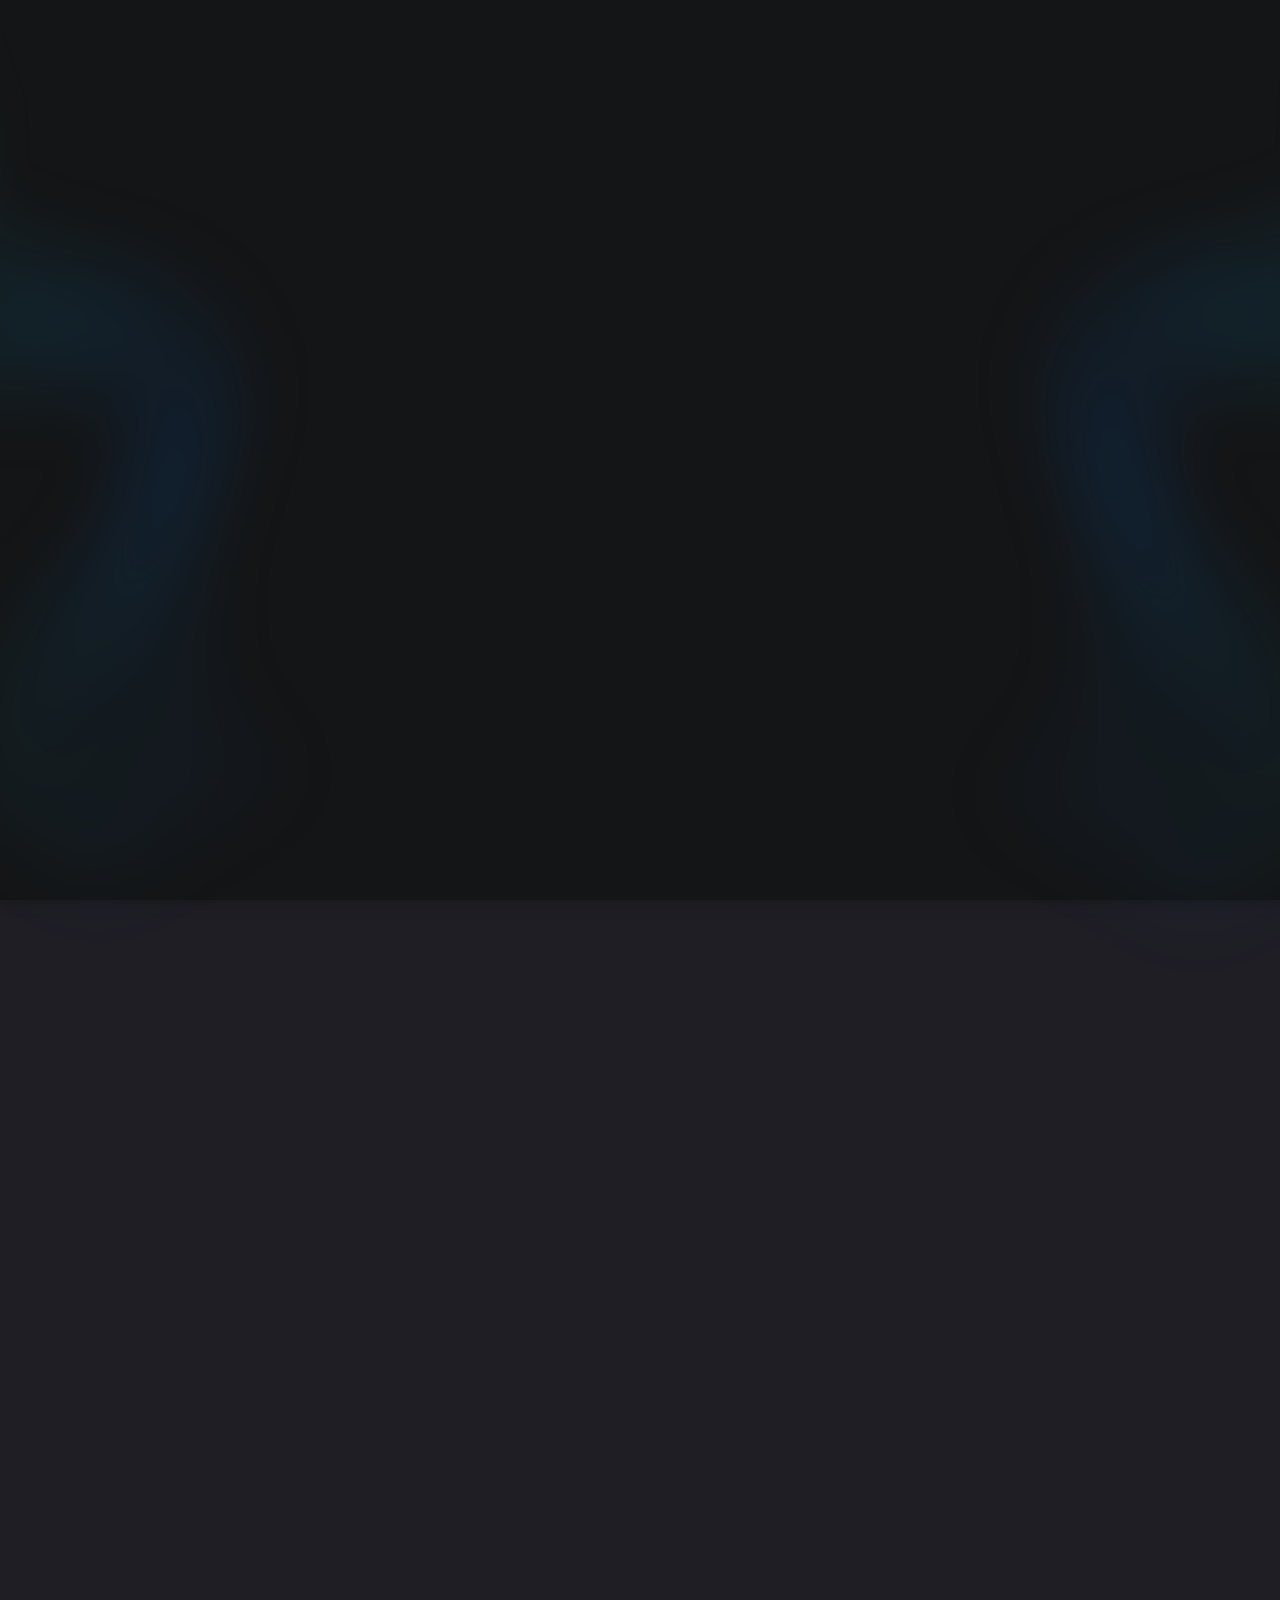
==== commit ef3b8c65: "Fix dead blog links on homepage blog-detail.html was removed but index.html still linked to it from " ====
--- a/index.html
+++ b/index.html
@@ -1697,7 +1697,7 @@
                 <h3 class="white fw-500 text-center mb-48">Top Crypto and Finance Stories</h3>
                 <div class="row row-gap-4">
                     <div class="col-xl-4 col-lg-6 col-md-6">
-                        <a href="blog-detail.html" class="blog-card ">
+                        <a href="#" class="blog-card ">
                             <div class="blog-image shine">
                                 <img src="assets/media/blogs/blog-1.png" class="w-100" alt="">
                             </div>
@@ -1719,7 +1719,7 @@
                         </a>
                     </div>
                     <div class="col-xl-4 col-lg-6 col-md-6">
-                        <a href="blog-detail.html" class="blog-card ">
+                        <a href="#" class="blog-card ">
                             <div class="blog-image shine">
                                 <img src="assets/media/blogs/blog-2.png" class="w-100" alt="">
                             </div>
@@ -1741,7 +1741,7 @@
                         </a>
                     </div>
                     <div class="col-xl-4 col-lg-6 col-md-6">
-                        <a href="blog-detail.html" class="blog-card ">
+                        <a href="#" class="blog-card ">
                             <div class="blog-image shine">
                                 <img src="assets/media/blogs/blog-3.png" class="w-100" alt="">
                             </div>
@@ -2085,8 +2085,82 @@
 <script src="assets/js/core.js"></script>
 
 <script>
-    // Login မဝင်ထားရင် Login စာမျက်နှာကို ပြန်ပို့မယ်
-    checkAccess();
+  (async () => {
+    // 1) db check
+    if (typeof db === "undefined") {
+      console.error("db is not defined. Check core.js loading / variable name.");
+      return;
+    }
+
+    // 2) session guard (မင်း core.js ထဲက function)
+    const r = checkAccess();
+    if (r instanceof Promise) await r;
+
+    // 3) initial load + realtime
+    await loadDashboardBalance();
+    await subscribeBalanceLive();
+  })();
+
+  // --- Premium UI helpers ---
+  function setText(id, text) {
+    const el = document.getElementById(id);
+    if (el) el.innerText = text;
+  }
+
+  // --- 1) Initial fetch: profiles.balance ---
+  async function loadDashboardBalance() {
+    const { data, error } = await db.auth.getUser();
+    if (error) { console.error("getUser error:", error); return; }
+
+    const user = data?.user;
+    if (!user) return;
+
+    // profile (for UID display + balance)
+    const { data: profile, error: pErr } = await db
+      .from('profiles')
+      .select('uid, balance')
+      .eq('id', user.id)
+      .single();
+
+    if (pErr) { console.error("profile error:", pErr); return; }
+
+    if (profile?.uid) setText('header-uid', "UID: " + profile.uid);
+
+    // ✅ balance from profiles.balance
+    const bal = Number(profile?.balance ?? 0);
+    // you said UI shows "$0.00 USDT" — keep it premium formatting
+    setText('user-balance', bal.toFixed(2));
+  }
+
+  // --- 2) Realtime subscribe: profiles balance update (no refresh) ---
+  let balanceChannel = null;
+
+  async function subscribeBalanceLive() {
+    const { data: { session } } = await db.auth.getSession();
+    if (!session) return;
+
+    const userId = session.user.id;
+
+    // avoid duplicate
+    if (balanceChannel) db.removeChannel(balanceChannel);
+
+    balanceChannel = db
+      .channel('rt-balance-' + userId)
+      .on(
+        'postgres_changes',
+        {
+          event: 'UPDATE',
+          schema: 'public',
+          table: 'profiles',
+          filter: `id=eq.${userId}`
+        },
+        (payload) => {
+          const next = Number(payload.new?.balance ?? 0);
+          setText('user-balance', next.toFixed(2));
+        }
+      )
+      .subscribe();
+  }
 </script>
 
     </body>
--- a/assets/css/app.css
+++ b/assets/css/app.css
@@ -0,0 +1,4502 @@
+/*---------------------------------------------"
+// Template Name: SGX
+// Description: standardglobalexchange
+// Version: 1.0.0
+
+===============================================   
+STYLE SHEET INDEXING
+|
+|___ Fonts
+|___ Variables
+|___ Responsive
+|___ Reset Styles
+|___ Spacing
+|___ Helper Classes
+|___ Buttons
+|___ Headings
+|___ Layout Styles
+|___ END STYLE SHEET INDEXING
+
+--------------------------------------------*/
+/*-------------------------
+    Fonts
+-------------------------*/
+@import url("https://fonts.googleapis.com/css2?family=Plus+Jakarta+Sans:ital,wght@0,200..800;1,200..800&display=swap");
+@import url("https://fonts.googleapis.com/css2?family=Outfit:wght@100..900&display=swap");
+/*-------------------------
+    Variables
+-------------------------*/
+/* Fonts */
+/* Colors */
+/* Transitions */
+/* Border-Radius */
+/* Gap */
+/*-------------------------
+    Responsive Styles
+-------------------------*/
+/*-------------------------
+    Reset Styles
+-------------------------*/
+img {
+  max-width: 100%;
+  height: auto;
+  vertical-align: middle;
+}
+
+ul.list-style,
+ol.list-style {
+  padding: 0;
+}
+
+ul.list-style li::marker,
+ol.list-style li::marker {
+  color: #005ED3;
+}
+
+.unstyled {
+  padding-left: 0;
+  list-style: none;
+  margin-bottom: 0;
+}
+
+.container-fluid {
+  padding-right: calc(var(--bs-gutter-x) * 0.75);
+  padding-left: calc(var(--bs-gutter-x) * 0.75);
+}
+@media (min-width: 1200px) {
+  .container-fluid {
+    padding: 0 5vw;
+    width: 100%;
+  }
+}
+@media (max-width: 575px) {
+  .container-fluid {
+    --bs-gutter-x: 2rem;
+    --bs-gutter-y: 0;
+    width: 100%;
+    padding-right: calc(var(--bs-gutter-x) * 0.5);
+  }
+}
+
+/*-------------------------
+  Typography
+-------------------------*/
+html {
+  scroll-behavior: smooth;
+  overflow-x: hidden;
+}
+
+body {
+  font-family: "Outfit", sans-serif;
+  color: #EAEAEC;
+  background-color: #0C0C0D;
+  vertical-align: baseline;
+  -webkit-font-smoothing: antialiased;
+  -moz-osx-font-smoothing: grayscale;
+  text-rendering: optimizeLegibility;
+  font-size: clamp(14px, 0.938vw, 22px);
+  font-weight: 400;
+  line-height: 150%;
+  height: 100%;
+  overflow-x: hidden;
+}
+body::-webkit-scrollbar {
+  width: 4px;
+}
+body::-webkit-scrollbar-thumb {
+  border: 4px solid #02EBFD;
+  background-clip: padding-box;
+  padding: 2px;
+  border-radius: 0px;
+  box-shadow: inset 0 0 0 1px fade(#FAFAFA, 20%);
+}
+body::-webkit-scrollbar-thumb:hover {
+  transition: all 0.3s ease-in-out;
+  box-shadow: inset 0 0 0 3px #FAFAFA !important;
+}
+
+a {
+  display: inline-block;
+  text-decoration: none;
+  color: unset;
+  transition: all 0.3s ease-in-out;
+}
+a:hover {
+  color: #02EBFD;
+  transition: all 0.3s ease-in-out;
+}
+
+h1,
+h2,
+h3,
+h4,
+h5,
+h6,
+address,
+p,
+pre,
+blockquote,
+table,
+hr {
+  margin: 0;
+}
+
+h1 a,
+h2 a,
+h3 a,
+h4 a,
+h5 a,
+h6 a {
+  color: inherit;
+}
+
+h1,
+.h1,
+h2,
+.h2,
+h3,
+.h3,
+h4,
+.h4,
+h5,
+.h5,
+h6,
+.h6 {
+  color: #FAFAFA;
+  margin-bottom: 0;
+}
+
+h1,
+.h1 {
+  font-family: "Plus Jakarta Sans", sans-serif;
+  font-size: clamp(46px, 3.594vw, 118px);
+  /* 69px */
+  font-style: normal;
+  font-weight: 400;
+  line-height: 120%;
+  /* 96px */
+  letter-spacing: -2.1px;
+}
+@media (max-width: 1199px) {
+  h1,
+  .h1 {
+    font-size: clamp(42px, 4.003vw, 69px);
+    /* 48px */
+  }
+}
+@media (max-width: 820px) {
+  h1,
+  .h1 {
+    font-size: clamp(36px, 4.878vw, 54px);
+    /* 40px */
+  }
+}
+
+h2,
+.h2 {
+  font-family: "Plus Jakarta Sans", sans-serif;
+  font-size: clamp(42px, 2.865vw, 100px); /* 55px */
+  font-weight: 500;
+  line-height: 120%;
+}
+@media (max-width: 1199px) {
+  h2,
+  .h2 {
+    font-size: clamp(38px, 3.336vw, 56px); /* 40px */
+  }
+}
+@media (max-width: 820px) {
+  h2,
+  .h2 {
+    font-size: clamp(30px, 4.146vw, 42px); /* 34px */
+  }
+}
+
+h3,
+.h3 {
+  font-family: "Plus Jakarta Sans", sans-serif;
+  font-size: clamp(38px, 2.292vw, 61px);
+  /* 44px */
+  font-style: normal;
+  font-weight: 400;
+  line-height: 120%;
+}
+@media (max-width: 1199px) {
+  h3,
+  .h3 {
+    font-size: clamp(32px, 3.169vw, 49px);
+    /* 38px */
+  }
+}
+@media (max-width: 820px) {
+  h3,
+  .h3 {
+    font-size: clamp(27px, 3.902vw, 38px);
+    /* 32px */
+  }
+}
+
+h4,
+.h4 {
+  font-family: "Plus Jakarta Sans", sans-serif;
+  font-size: clamp(32px, 1.823vw, 48px);
+  /* 35px */
+  font-style: normal;
+  font-weight: 400;
+  line-height: 120%;
+  /* 42px */
+}
+@media (max-width: 1199px) {
+  h4,
+  .h4 {
+    font-size: clamp(29px, 2.752vw, 40px);
+    /* 33px */
+  }
+}
+@media (max-width: 820px) {
+  h4,
+  .h4 {
+    font-size: clamp(23px, 3.293vw, 30px);
+    /* 27px */
+  }
+}
+
+h5,
+.h5 {
+  font-family: "Plus Jakarta Sans", sans-serif;
+  font-size: clamp(24px, 1.458vw, 38px);
+  /* 28px */
+  font-style: normal;
+  font-weight: 400;
+  line-height: 120%;
+  /* 33.6px */
+}
+@media (max-width: 1199px) {
+  h5,
+  .h5 {
+    font-size: clamp(23px, 2.085vw, 32px);
+    /* 25px */
+  }
+}
+@media (max-width: 820px) {
+  h5,
+  .h5 {
+    font-size: clamp(19px, 2.439vw, 24px);
+    /* 20px */
+  }
+}
+
+h6,
+.h6 {
+  font-family: "Plus Jakarta Sans", sans-serif;
+  font-size: clamp(20px, 1.198vw, 32px); /* 23px */
+  font-style: normal;
+  font-weight: 400;
+  line-height: 120%;
+  /* 27.6px */
+}
+@media (max-width: 1199px) {
+  h6,
+  .h6 {
+    font-size: clamp(21px, 1.918vw, 28px);
+    /* 23px */
+  }
+}
+@media (max-width: 820px) {
+  h6,
+  .h6 {
+    font-size: clamp(18px, 2.317vw, 21px);
+    /* 19px */
+  }
+}
+
+.text-18,
+p {
+  font-family: "Outfit", sans-serif;
+  font-size: clamp(16px, 0.938vw, 22px);
+  font-style: normal;
+  font-weight: 400;
+  line-height: 150%;
+  /* 21.6px */
+}
+@media (max-width: 399px) {
+  .text-18,
+  p {
+    font-size: 14px;
+  }
+}
+
+.lead {
+  font-size: clamp(16px, 1.042vw, 24px);
+  font-weight: 400;
+  line-height: 150%;
+}
+@media (max-width: 820px) {
+  .lead {
+    font-size: clamp(15px, 2.107vw, 21px);
+  }
+}
+@media (max-width: 767px) {
+  .lead {
+    font-size: clamp(15.5px, 2.656vw, 19px);
+  }
+}
+@media (max-width: 575px) {
+  .lead {
+    font-size: clamp(14.5px, 4.146vw, 18px);
+  }
+}
+
+.eyebrow {
+  text-transform: capitalize;
+  font-size: clamp(14px, 0.938vw, 22px); /* 18px */
+  font-family: "Outfit", sans-serif;
+  font-weight: 400;
+  line-height: 120%;
+  /* 24px */
+}
+@media (max-width: 1199px) {
+  .eyebrow {
+    font-size: clamp(15px, 1.418vw, 21px);
+  }
+}
+
+.subtitle {
+  font-size: clamp(16px, 0.729vw, 20px); /* 14px */
+  font-family: "Outfit", sans-serif;
+  font-style: normal;
+  font-weight: 400;
+  line-height: 120%;
+}
+
+.caption {
+  font-size: clamp(12px, 0.677vw, 16px); /* 13px */
+  font-style: normal;
+  font-weight: 400;
+  line-height: 120%;
+}
+@media (max-width: 1499px) {
+  .caption {
+    font-size: 13px;
+  }
+}
+
+span {
+  display: inline-block;
+}
+
+b,
+strong {
+  font-family: "Outfit", sans-serif;
+}
+
+.hr-line {
+  width: 100%;
+  height: 1px;
+  background: #EAEAEC;
+}
+.hr-line.contact-line {
+  background: #005ED3;
+}
+
+.vr-line {
+  width: 1px;
+  height: 100%;
+  background: #FAFAFA;
+}
+
+/*-------------------------
+Helpers
+-------------------------*/
+.color-primary {
+  color: #005ED3 !important;
+}
+
+.color-sec {
+  color: #02EBFD !important;
+}
+
+.color-ter {
+  color: #68D366 !important;
+}
+
+.black {
+  color: #0C0C0D !important;
+}
+
+.medium-black {
+  color: #1E1F20 !important;
+}
+
+.light-black {
+  color: #141516 !important;
+}
+
+.dark-gray {
+  color: #45474F !important;
+}
+
+.light-gray {
+  color: #92949F !important;
+}
+
+.lightest-gray {
+  color: #EAEAEC !important;
+}
+
+.white {
+  color: #FAFAFA !important;
+}
+
+.bg-primary {
+  background: #005ED3 !important;
+}
+
+.bg-sec {
+  background: #02EBFD !important;
+}
+
+.bg-ter {
+  background: #68D366 !important;
+}
+
+.bg-black {
+  background: #0C0C0D !important;
+}
+
+.bg-medium-black {
+  background: #1E1F20 !important;
+}
+
+.bg-light-black {
+  background: #141516 !important;
+}
+
+.bg-dark-gray {
+  background: #45474F !important;
+}
+
+.bg-light-gray {
+  background: #92949F !important;
+}
+
+.bg-lightest-gray {
+  background: #EAEAEC !important;
+}
+
+.bg-white {
+  background: #FAFAFA !important;
+}
+
+.bg-transparent {
+  background: transparent !important;
+}
+
+.fw-200 {
+  font-weight: 200;
+}
+
+.fw-300 {
+  font-weight: 300;
+}
+
+.fw-400 {
+  font-weight: 400;
+}
+
+.fw-500 {
+  font-weight: 500;
+}
+
+.fw-600 {
+  font-weight: 600;
+}
+
+.fw-700 {
+  font-weight: 700;
+}
+
+.fw-800 {
+  font-weight: 800;
+}
+
+.font-primary {
+  font-family: "Outfit", sans-serif;
+}
+
+.font-sec {
+  font-family: "Plus Jakarta Sans", sans-serif;
+}
+
+.br-4 {
+  border-radius: clamp(2px, 0.208vw, 8px);
+}
+
+.br-8 {
+  border-radius: clamp(4px, 0.417vw, 16px);
+}
+
+.br-10 {
+  border-radius: clamp(5px, 0.521vw, 20px);
+}
+
+.br-12 {
+  border-radius: clamp(8px, 0.625vw, 24px);
+}
+
+.br-14 {
+  border-radius: clamp(10px, 0.729vw, 28px);
+}
+
+.br-16 {
+  border-radius: clamp(12px, 0.833vw, 32px);
+}
+
+.br-18 {
+  border-radius: clamp(14px, 0.938vw, 36px);
+}
+
+.br-20 {
+  border-radius: clamp(16px, 1.042vw, 40px);
+}
+
+.br-24 {
+  border-radius: clamp(18px, 1.25vw, 48px);
+}
+
+.br-32 {
+  border-radius: clamp(24px, 1.667vw, 64px);
+}
+
+/*----------------------------------------*/
+/*  SPACE CSS START
+/*----------------------------------------*/
+.my-80 {
+  margin: clamp(48px, 4.167vw, 160px) 0;
+}
+@media (max-width: 575px) {
+  .my-80 {
+    margin: 40px 0;
+  }
+}
+
+.mt-80 {
+  margin-top: clamp(48px, 4.167vw, 160px);
+}
+@media (max-width: 575px) {
+  .mt-80 {
+    margin-top: 40px;
+  }
+}
+
+.mb-80 {
+  margin-bottom: clamp(48px, 4.167vw, 160px);
+}
+@media (max-width: 575px) {
+  .mb-80 {
+    margin-bottom: 40px;
+  }
+}
+
+.mt-72 {
+  margin-top: clamp(42px, 3.75vw, 140px);
+}
+@media (max-width: 575px) {
+  .mt-72 {
+    margin-top: 32px;
+  }
+}
+
+.mb-72 {
+  margin-bottom: clamp(42px, 3.75vw, 140px);
+}
+@media (max-width: 575px) {
+  .mb-72 {
+    margin-bottom: 32px;
+  }
+}
+
+.mb-64 {
+  margin-bottom: clamp(32px, 3.33vw, 128px);
+}
+@media (max-width: 767px) {
+  .mb-64 {
+    margin-bottom: 26px;
+  }
+}
+
+.mt-64 {
+  margin-top: clamp(32px, 3.33vw, 128px);
+}
+@media (max-width: 767px) {
+  .mt-64 {
+    margin-top: 26px;
+  }
+}
+
+.mt-48 {
+  margin-top: clamp(24px, 2.5vw, 96px);
+}
+@media (max-width: 767px) {
+  .mt-48 {
+    margin-top: 20px;
+  }
+}
+
+.mb-48 {
+  margin-bottom: clamp(24px, 2.5vw, 96px);
+}
+@media (max-width: 767px) {
+  .mb-48 {
+    margin-bottom: 20px;
+  }
+}
+
+.mb-40 {
+  margin-bottom: clamp(24px, 2.083vw, 80px);
+}
+@media (max-width: 575px) {
+  .mb-40 {
+    margin-bottom: 20px;
+  }
+}
+
+.mt-32 {
+  margin-top: 32px;
+}
+@media (max-width: 1599px) {
+  .mt-32 {
+    margin-top: 29px;
+  }
+}
+@media (max-width: 1399px) {
+  .mt-32 {
+    margin-top: 27px;
+  }
+}
+@media (max-width: 1199px) {
+  .mt-32 {
+    margin-top: 25px;
+  }
+}
+@media (max-width: 991px) {
+  .mt-32 {
+    margin-top: 22px;
+  }
+}
+@media (max-width: 767px) {
+  .mt-32 {
+    margin-top: 20px;
+  }
+}
+
+.mb-32 {
+  margin-bottom: 32px;
+}
+@media (max-width: 1599px) {
+  .mb-32 {
+    margin-bottom: 29px;
+  }
+}
+@media (max-width: 1399px) {
+  .mb-32 {
+    margin-bottom: 27px;
+  }
+}
+@media (max-width: 1199px) {
+  .mb-32 {
+    margin-bottom: 25px;
+  }
+}
+@media (max-width: 991px) {
+  .mb-32 {
+    margin-bottom: 22px;
+  }
+}
+@media (max-width: 767px) {
+  .mb-32 {
+    margin-bottom: 20px;
+  }
+}
+
+.mt-24 {
+  margin-top: 24px;
+}
+@media (max-width: 1199px) {
+  .mt-24 {
+    margin-top: 22px;
+  }
+}
+@media (max-width: 991px) {
+  .mt-24 {
+    margin-top: 22px;
+  }
+}
+@media (max-width: 767px) {
+  .mt-24 {
+    margin-top: 20px;
+  }
+}
+
+.mb-24 {
+  margin-bottom: 24px;
+}
+@media (max-width: 1199px) {
+  .mb-24 {
+    margin-bottom: 22px;
+  }
+}
+@media (max-width: 991px) {
+  .mb-24 {
+    margin-bottom: 22px;
+  }
+}
+@media (max-width: 767px) {
+  .mb-24 {
+    margin-bottom: 20px;
+  }
+}
+
+.mt-16 {
+  margin-top: 16px;
+}
+@media (max-width: 1199px) {
+  .mt-16 {
+    margin-top: 15px;
+  }
+}
+@media (max-width: 991px) {
+  .mt-16 {
+    margin-top: 14px;
+  }
+}
+@media (max-width: 767px) {
+  .mt-16 {
+    margin-top: 10px;
+  }
+}
+
+.mb-16 {
+  margin-bottom: 16px;
+}
+@media (max-width: 1199px) {
+  .mb-16 {
+    margin-bottom: 15px;
+  }
+}
+@media (max-width: 991px) {
+  .mb-16 {
+    margin-bottom: 14px;
+  }
+}
+@media (max-width: 767px) {
+  .mb-16 {
+    margin-bottom: 10px;
+  }
+}
+
+.mb-12 {
+  margin-bottom: 12px;
+}
+@media (max-width: 1199px) {
+  .mb-12 {
+    margin-bottom: 11px;
+  }
+}
+@media (max-width: 991px) {
+  .mb-12 {
+    margin-bottom: 10px;
+  }
+}
+@media (max-width: 767px) {
+  .mb-12 {
+    margin-bottom: 8px;
+  }
+}
+
+.mb-8 {
+  margin-bottom: 8px;
+}
+@media (max-width: 767px) {
+  .mb-8 {
+    margin-bottom: 4px;
+  }
+}
+
+.mb-4p {
+  margin-bottom: 4px;
+}
+
+.py-160 {
+  padding: clamp(96px, 8.32vw, 320px) 0;
+}
+@media (max-width: 575px) {
+  .py-160 {
+    padding: 80px 0;
+  }
+}
+
+.pt-160 {
+  padding-top: clamp(96px, 8.32vw, 320px);
+}
+@media (max-width: 575px) {
+  .pt-160 {
+    padding-top: 80px;
+  }
+}
+
+.pb-160 {
+  padding-bottom: clamp(96px, 8.32vw, 320px);
+}
+@media (max-width: 575px) {
+  .pb-160 {
+    padding-bottom: 80px;
+  }
+}
+
+.pt-100 {
+  padding-top: clamp(60px, 5.208vw, 160px);
+}
+@media (max-width: 575px) {
+  .pt-100 {
+    padding-top: 48px;
+  }
+}
+
+.pb-100 {
+  padding-bottom: clamp(60px, 5.208vw, 160px);
+}
+@media (max-width: 575px) {
+  .pb-100 {
+    padding-bottom: 48px;
+  }
+}
+
+.py-100 {
+  padding: clamp(60px, 5.208vw, 160px) 0;
+}
+@media (max-width: 575px) {
+  .py-100 {
+    padding: 48px 0;
+  }
+}
+
+.py-80 {
+  padding: clamp(48px, 4.167vw, 160px) 0;
+}
+@media (max-width: 575px) {
+  .py-80 {
+    padding: 40px 0;
+  }
+}
+
+.pt-80 {
+  padding-top: clamp(48px, 4.167vw, 160px);
+}
+@media (max-width: 575px) {
+  .pt-80 {
+    padding-top: 40px;
+  }
+}
+
+.pb-80 {
+  padding-bottom: clamp(48px, 4.167vw, 160px);
+}
+@media (max-width: 575px) {
+  .pb-80 {
+    padding-bottom: 40px;
+  }
+}
+
+.py-64 {
+  padding: clamp(32px, 3.33vw, 128px) 0;
+}
+@media (max-width: 767px) {
+  .py-64 {
+    padding: 26px 0;
+  }
+}
+
+.pt-64 {
+  padding-top: clamp(32px, 3.33vw, 128px);
+}
+@media (max-width: 767px) {
+  .pt-64 {
+    padding-top: 26px;
+  }
+}
+
+.pb-64 {
+  padding-bottom: clamp(32px, 3.33vw, 128px);
+}
+@media (max-width: 767px) {
+  .pb-64 {
+    padding-bottom: 26px;
+  }
+}
+
+.py-48 {
+  padding: clamp(24px, 2.5vw, 96px) 0;
+}
+@media (max-width: 767px) {
+  .py-48 {
+    padding: 20px 0;
+  }
+}
+
+.pb-48 {
+  padding-bottom: clamp(24px, 2.5vw, 96px);
+}
+@media (max-width: 767px) {
+  .pb-48 {
+    padding-bottom: 20px;
+  }
+}
+
+.pt-48 {
+  padding-top: clamp(24px, 2.5vw, 96px);
+}
+@media (max-width: 767px) {
+  .pt-48 {
+    padding-top: 20px;
+  }
+}
+
+.p-40 {
+  padding: clamp(24px, 2.083vw, 80px);
+}
+@media (max-width: 575px) {
+  .p-40 {
+    padding: 20px;
+  }
+}
+
+.py-40 {
+  padding: clamp(24px, 2.083vw, 80px) 0;
+}
+@media (max-width: 575px) {
+  .py-40 {
+    padding: 20px 0;
+  }
+}
+
+.pt-40 {
+  padding-top: clamp(24px, 2.083vw, 80px);
+}
+@media (max-width: 575px) {
+  .pt-40 {
+    padding-top: 20px;
+  }
+}
+
+.pb-40 {
+  padding-bottom: clamp(24px, 2.083vw, 80px);
+}
+@media (max-width: 575px) {
+  .pb-40 {
+    padding-bottom: 20px;
+  }
+}
+
+.py-32 {
+  padding: 32px 0;
+}
+@media (max-width: 1599px) {
+  .py-32 {
+    padding: 29px 0;
+  }
+}
+@media (max-width: 1399px) {
+  .py-32 {
+    padding: 27px 0;
+  }
+}
+@media (max-width: 1199px) {
+  .py-32 {
+    padding: 25px 0;
+  }
+}
+@media (max-width: 991px) {
+  .py-32 {
+    padding: 22px 0;
+  }
+}
+@media (max-width: 767px) {
+  .py-32 {
+    padding: 20px 0;
+  }
+}
+
+.p-32 {
+  padding: 32px;
+}
+@media (max-width: 1599px) {
+  .p-32 {
+    padding: 29px;
+  }
+}
+@media (max-width: 1399px) {
+  .p-32 {
+    padding: 27px;
+  }
+}
+@media (max-width: 1199px) {
+  .p-32 {
+    padding: 25px;
+  }
+}
+@media (max-width: 991px) {
+  .p-32 {
+    padding: 22px;
+  }
+}
+@media (max-width: 767px) {
+  .p-32 {
+    padding: 20px;
+  }
+}
+
+.py-24 {
+  padding: 24px 0;
+}
+@media (max-width: 1199px) {
+  .py-24 {
+    padding: 22px 0;
+  }
+}
+@media (max-width: 991px) {
+  .py-24 {
+    padding: 22px 0;
+  }
+}
+@media (max-width: 767px) {
+  .py-24 {
+    padding: 20px 0;
+  }
+}
+
+.pl-24 {
+  padding-left: 24px;
+}
+@media (max-width: 1199px) {
+  .pl-24 {
+    padding-left: 22px;
+  }
+}
+@media (max-width: 991px) {
+  .pl-24 {
+    padding-left: 22px;
+  }
+}
+@media (max-width: 767px) {
+  .pl-24 {
+    padding-left: 20px;
+  }
+}
+
+.pb-24 {
+  padding-bottom: 24px;
+}
+@media (max-width: 1199px) {
+  .pb-24 {
+    padding-bottom: 22px;
+  }
+}
+@media (max-width: 991px) {
+  .pb-24 {
+    padding-bottom: 22px;
+  }
+}
+@media (max-width: 767px) {
+  .pb-24 {
+    padding-bottom: 20px;
+  }
+}
+
+.p-24 {
+  padding: 24px;
+}
+@media (max-width: 1199px) {
+  .p-24 {
+    padding: 22px;
+  }
+}
+@media (max-width: 991px) {
+  .p-24 {
+    padding: 22px;
+  }
+}
+@media (max-width: 767px) {
+  .p-24 {
+    padding: 20px;
+  }
+}
+
+.p-16 {
+  padding: 16px;
+}
+@media (max-width: 1199px) {
+  .p-16 {
+    padding: 15px;
+  }
+}
+@media (max-width: 991px) {
+  .p-16 {
+    padding: 14px;
+  }
+}
+@media (max-width: 767px) {
+  .p-16 {
+    padding: 10px;
+  }
+}
+
+.p-12 {
+  padding: 12px;
+}
+@media (max-width: 1199px) {
+  .p-12 {
+    padding: 11px;
+  }
+}
+@media (max-width: 991px) {
+  .p-12 {
+    padding: 10px;
+  }
+}
+@media (max-width: 767px) {
+  .p-12 {
+    padding: 8px;
+  }
+}
+
+.gap-4 {
+  gap: clamp(2px, 0.208vw, 8px);
+}
+
+.gap-8 {
+  gap: clamp(4px, 0.417vw, 16px);
+}
+
+.gap-10 {
+  gap: clamp(5px, 0.521vw, 20px);
+}
+
+.gap-12 {
+  gap: clamp(8px, 0.625vw, 24px);
+}
+
+.gap-14 {
+  gap: clamp(10px, 0.729vw, 28px);
+}
+
+.gap-16 {
+  gap: clamp(12px, 0.833vw, 32px);
+}
+
+.gap-18 {
+  gap: clamp(14px, 0.938vw, 36px);
+}
+
+.gap-20 {
+  gap: clamp(16px, 1.042vw, 40px);
+}
+
+.gap-24 {
+  gap: clamp(18px, 1.25vw, 48px);
+}
+
+.gap-32 {
+  gap: clamp(24px, 1.667vw, 64px);
+}
+
+.gap-38 {
+  gap: clamp(28px, 1.979vw, 76px);
+}
+
+.gap-48 {
+  gap: clamp(10px, 2.5vw, 28px);
+}
+
+.gap-64 {
+  gap: clamp(48px, 3.333vw, 128px);
+}
+
+/*-------------------------
+Elements
+-------------------------*/
+/*----------------------------------------*/
+/*  Button CSS START
+/*----------------------------------------*/
+.cus-btn {
+  position: relative;
+  overflow: hidden;
+  color: #0C0C0D;
+  display: inline-flex;
+  justify-content: center;
+  font-size: clamp(12px, 0.729vw, 22px);
+  font-family: "Outfit", sans-serif;
+  font-weight: 400;
+  line-height: 120%;
+  /* 21.6px */
+  padding: clamp(12px, 0.833vw, 24px) clamp(18px, 1.25vw, 48px);
+  text-decoration: none;
+  border-radius: clamp(28px, 2.5vw, 72px);
+  border: 0;
+  cursor: pointer;
+  background: #FAFAFA;
+  user-select: none;
+  -webkit-user-select: none;
+  touch-action: manipulation;
+}
+.cus-btn span:first-child {
+  position: relative;
+  transition: color 600ms cubic-bezier(0.48, 0, 0.12, 1);
+  z-index: 10;
+}
+.cus-btn span:last-child {
+  color: #FAFAFA;
+  display: block;
+  position: absolute;
+  bottom: 0;
+  transition: all 500ms cubic-bezier(0.48, 0, 0.12, 1);
+  z-index: 100;
+  opacity: 0;
+  top: 50%;
+  left: 50%;
+  transform: translateY(225%) translateX(-50%);
+  height: 14px;
+  line-height: 13px;
+  width: 100%;
+  text-align: center;
+}
+.cus-btn:after {
+  content: "";
+  position: absolute;
+  bottom: -50%;
+  left: 0;
+  width: 100%;
+  height: 100%;
+  background-color: #005ED3;
+  border: 0;
+  transform-origin: bottom center;
+  transition: transform 600ms cubic-bezier(0.48, 0, 0.12, 1);
+  transform: skewY(9.3deg) scaleY(0);
+  z-index: 50;
+}
+.cus-btn:hover:after {
+  transform-origin: bottom center;
+  transform: skewY(6.3deg) scaleY(2);
+}
+.cus-btn:hover span:last-child {
+  transform: translateX(-50%) translateY(-50%);
+  opacity: 1;
+  transition: all 900ms cubic-bezier(0.48, 0, 0.12, 1);
+}
+
+.cus-btn-2 {
+  position: relative;
+  overflow: hidden;
+  border: 1px solid #005ED3;
+  color: #005ED3;
+  display: inline-flex;
+  justify-content: center;
+  font-size: clamp(14px, 0.938vw, 22px);
+  font-family: "Plus Jakarta Sans", sans-serif;
+  font-weight: 500;
+  line-height: 120%;
+  /* 21.6px */
+  padding: clamp(10px, 0.625vw, 24px) clamp(20px, 1.667vw, 48px);
+  text-decoration: none;
+  border-radius: 0;
+  cursor: pointer;
+  background: transparent;
+  user-select: none;
+  -webkit-user-select: none;
+  touch-action: manipulation;
+}
+.cus-btn-2.small-padding {
+  padding: 8px clamp(20px, 1.667vw, 48px);
+}
+.cus-btn-2 span:first-child {
+  position: relative;
+  transition: color 600ms cubic-bezier(0.48, 0, 0.12, 1);
+  z-index: 10;
+}
+.cus-btn-2 span:last-child {
+  color: #005ED3;
+  display: block;
+  position: absolute;
+  bottom: 0;
+  transition: all 500ms cubic-bezier(0.48, 0, 0.12, 1);
+  z-index: 100;
+  opacity: 0;
+  top: 50%;
+  left: 50%;
+  transform: translateY(225%) translateX(-50%);
+  height: 14px;
+  line-height: 13px;
+  width: 100%;
+  text-align: center;
+}
+.cus-btn-2:after {
+  content: "";
+  position: absolute;
+  bottom: -50%;
+  left: 0;
+  width: 100%;
+  height: 100%;
+  background-color: #FAFAFA;
+  border: 0;
+  transform-origin: bottom center;
+  transition: transform 600ms cubic-bezier(0.48, 0, 0.12, 1);
+  transform: skewY(9.3deg) scaleY(0);
+  z-index: 50;
+}
+.cus-btn-2:hover {
+  border: 1px solid #FAFAFA;
+}
+.cus-btn-2:hover:after {
+  transform-origin: bottom center;
+  transform: skewY(6.3deg) scaleY(2);
+}
+.cus-btn-2:hover span:last-child {
+  transform: translateX(-50%) translateY(-50%);
+  opacity: 1;
+  transition: all 900ms cubic-bezier(0.48, 0, 0.12, 1);
+}
+
+.cus-btn-3 {
+  position: relative;
+  overflow: hidden;
+  border: 1px solid #005ED3;
+  color: #FAFAFA;
+  display: inline-flex;
+  justify-content: center;
+  font-size: clamp(12px, 0.729vw, 22px);
+  font-family: "Outfit", sans-serif;
+  font-weight: 400;
+  line-height: 120%;
+  /* 21.6px */
+  padding: clamp(12px, 0.833vw, 24px) clamp(18px, 1.25vw, 48px);
+  text-decoration: none;
+  border-radius: clamp(28px, 2.5vw, 72px);
+  cursor: pointer;
+  background: #005ED3;
+  user-select: none;
+  -webkit-user-select: none;
+  touch-action: manipulation;
+}
+.cus-btn-3.small-padding {
+  padding: 8px clamp(20px, 1.667vw, 48px);
+}
+.cus-btn-3 span:first-child {
+  position: relative;
+  transition: color 600ms cubic-bezier(0.48, 0, 0.12, 1);
+  z-index: 10;
+}
+.cus-btn-3 span:last-child {
+  color: #005ED3;
+  display: block;
+  position: absolute;
+  bottom: 0;
+  transition: all 500ms cubic-bezier(0.48, 0, 0.12, 1);
+  z-index: 100;
+  opacity: 0;
+  top: 50%;
+  left: 50%;
+  transform: translateY(225%) translateX(-50%);
+  height: 14px;
+  line-height: 13px;
+  width: 100%;
+  text-align: center;
+}
+.cus-btn-3:after {
+  content: "";
+  position: absolute;
+  bottom: -50%;
+  left: 0;
+  width: 100%;
+  height: 100%;
+  background-color: #FAFAFA;
+  border: 0;
+  transform-origin: bottom center;
+  transition: transform 600ms cubic-bezier(0.48, 0, 0.12, 1);
+  transform: skewY(9.3deg) scaleY(0);
+  z-index: 50;
+}
+.cus-btn-3:hover {
+  border: 1px solid #005ED3;
+}
+.cus-btn-3:hover:after {
+  transform-origin: bottom center;
+  transform: skewY(6.3deg) scaleY(2);
+}
+.cus-btn-3:hover span:last-child {
+  transform: translateX(-50%) translateY(-50%);
+  opacity: 1;
+  transition: all 900ms cubic-bezier(0.48, 0, 0.12, 1);
+}
+
+.cus-arrow-btn {
+  display: flex;
+  align-items: center;
+  gap: clamp(4px, 0.417vw, 16px);
+  color: #FAFAFA;
+  font-weight: 700;
+  transition: all 0.3s ease-in-out;
+  padding: clamp(10px, 0.625vw, 16px) clamp(24px, 1.667vw, 48px);
+  transition: all 0.3s ease-in-out;
+}
+.cus-arrow-btn svg path {
+  transition: all 0.3s ease-in-out;
+}
+.cus-arrow-btn:hover {
+  transition: 0.2s ease-in-out;
+  color: #005ED3;
+}
+.cus-arrow-btn:hover svg {
+  transform: translateX(8px);
+  transition: all 0.3s ease-in-out;
+}
+.cus-arrow-btn:hover svg path {
+  stroke: #005ED3;
+  transition: all 0.3s ease-in-out;
+}
+
+/*----------------------------------------*/
+/* scroll to top
+/*----------------------------------------*/
+.scrollToTopBtn {
+  background-color: #005ED3;
+  border: none;
+  border-radius: clamp(8px, 0.625vw, 24px);
+  color: white;
+  cursor: pointer;
+  font-size: clamp(18px, 1.25vw, 48px);
+  line-height: 48px;
+  display: grid;
+  align-items: center;
+  justify-content: center;
+  width: clamp(40px, 2.5vw, 64px);
+  height: clamp(40px, 2.5vw, 64px);
+  position: fixed;
+  bottom: 30px;
+  right: 30px;
+  z-index: 100;
+  opacity: 0;
+  transform: translateY(100px);
+  transition: all 0.5s ease;
+}
+.scrollToTopBtn:hover {
+  background: #02EBFD;
+  color: #005ED3;
+  transition: all 0.3s ease-in-out;
+}
+
+.showBtn {
+  opacity: 1;
+  transform: translateY(0);
+}
+
+.slider-arrows {
+  display: flex !important;
+  align-items: center;
+  justify-content: space-between;
+}
+@media (max-width: 992px) {
+  .slider-arrows {
+    display: none !important;
+  }
+}
+.slider-arrows .arrow-btn {
+  position: absolute;
+  width: clamp(32px, 2.5vw, 64px);
+  height: clamp(32px, 2.5vw, 64px);
+  display: grid;
+  align-items: center;
+  justify-content: center;
+  background: transparent;
+  transition: all 0.3s ease-in-out;
+}
+.slider-arrows .arrow-btn.btn-prev {
+  top: 50%;
+  left: 0;
+  transform: translate(100%, 50%);
+}
+.slider-arrows .arrow-btn.btn-next {
+  top: 50%;
+  right: 0;
+  transform: translate(-100%, 50%);
+}
+.slider-arrows .arrow-btn svg {
+  width: clamp(24px, 1.667vw, 64px);
+  height: clamp(25px, 1.719vw, 64px);
+  transition: all 0.3s ease-in-out;
+}
+.slider-arrows .arrow-btn svg path {
+  stroke: #FAFAFA;
+  transition: all 0.3s ease-in-out;
+}
+.slider-arrows .arrow-btn:hover {
+  transition: all 0.3s ease-in-out;
+}
+.slider-arrows .arrow-btn:hover path {
+  stroke: #02EBFD;
+  transition: all 0.3s ease-in-out;
+}
+
+.social-icons {
+  display: flex;
+  align-items: center;
+  gap: clamp(12px, 0.833vw, 32px);
+}
+.social-icons li a {
+  width: clamp(34px, 2.083vw, 60px);
+  height: clamp(34px, 2.083vw, 60px);
+  display: grid;
+  align-items: center;
+  justify-content: center;
+  border-radius: 0;
+  transition: all 0.3s ease-in-out;
+  background: #005ED3;
+}
+.social-icons li a svg {
+  width: clamp(18px, 1.25vw, 36px);
+  height: clamp(18px, 1.25vw, 36px);
+}
+.social-icons li a:hover {
+  background-color: #68D366;
+}
+
+.pagination {
+  margin-left: auto;
+  margin-right: auto;
+  text-align: center;
+  overflow: hidden;
+  display: flex;
+}
+.pagination #border-pagination {
+  display: flex;
+  gap: 8px;
+  margin: 0 auto;
+  padding: 0;
+  text-align: center;
+}
+.pagination #border-pagination li {
+  display: inline;
+}
+.pagination #border-pagination li span {
+  color: #45474F;
+  transition: all 0.3s ease-in-out;
+}
+.pagination #border-pagination li a {
+  display: flex;
+  align-items: center;
+  justify-content: center;
+  text-decoration: none;
+  color: #0C0C0D;
+  width: clamp(36px, 3.333vw, 64px);
+  height: clamp(36px, 3.333vw, 64px);
+  border-radius: 0;
+  background: #EAEAEC;
+  border-radius: 50%;
+  float: left;
+  transition: all 0.3s ease-in-out;
+  font-family: "Outfit", sans-serif;
+  font-size: clamp(16px, 0.938vw, 22px);
+  font-style: normal;
+  font-weight: 400;
+  line-height: 150%;
+  /* 21.6px */
+}
+@media (max-width: 399px) {
+  .pagination #border-pagination li a {
+    font-size: 14px;
+  }
+}
+.pagination #border-pagination li a.active {
+  background-color: #005ED3;
+  color: #FAFAFA;
+}
+.pagination #border-pagination li a:hover {
+  background-color: #005ED3;
+  color: #FAFAFA;
+}
+.pagination #border-pagination li:hover span {
+  color: #FAFAFA;
+  transition: all 0.3s ease-in-out;
+}
+
+/*-------------------------
+  Form Styling
+-------------------------*/
+.form-control {
+  padding: clamp(12px, 1.05vw, 32px);
+  border-radius: 0;
+  border: 0;
+  font-family: "Outfit", sans-serif;
+  font-size: clamp(15px, 1.042vw, 22px);
+  font-weight: 400;
+  line-height: 120%;
+  position: relative;
+  color: #FAFAFA;
+  box-shadow: none;
+  border-radius: 32px;
+  border: 1px solid #005ED3;
+  background: rgba(27, 27, 27, 0.2);
+  backdrop-filter: blur(12px);
+}
+.form-control:-webkit-autofill, .form-control:-webkit-autofill:focus {
+  transition: background-color 600000s 0s, color 600000s 0s;
+}
+.form-control.form-control-2 {
+  background: rgba(66, 66, 66, 0.2);
+  padding: clamp(12px, 1.05vw, 32px);
+  border: 0;
+}
+.form-control.form-control-2:focus {
+  box-shadow: none;
+  outline: 0;
+  color: #FAFAFA !important;
+  background: rgba(66, 66, 66, 0.2);
+}
+.form-control.form-control-3 {
+  background: transparent !important;
+  padding: clamp(12px, 1.05vw, 32px);
+  border: 0;
+  backdrop-filter: none;
+}
+.form-control.form-control-3:focus {
+  box-shadow: none;
+  outline: 0;
+  color: #FAFAFA !important;
+}
+.form-control:focus {
+  box-shadow: none;
+  outline: 0;
+  color: #FAFAFA !important;
+  background: rgba(27, 27, 27, 0.2);
+}
+.form-control::placeholder {
+  color: #92949F;
+  opacity: 1;
+}
+.form-control svg {
+  position: absolute;
+  top: 16px;
+  left: 18px;
+}
+
+.input-block {
+  position: relative;
+}
+.input-block .form-control {
+  padding: clamp(10px, 0.755vw, 32px);
+  padding-left: 48px;
+  font-family: "Outfit", sans-serif;
+  font-size: clamp(15px, 1.042vw, 22px);
+  font-weight: 400;
+  line-height: 120%;
+  position: relative;
+  color: #FAFAFA;
+  box-shadow: none;
+  border-radius: clamp(2px, 0.208vw, 8px);
+  border: 1px solid #92949F;
+  background: rgba(27, 27, 27, 0.2);
+}
+.input-block .form-control:-webkit-autofill, .input-block .form-control:-webkit-autofill:focus {
+  transition: background-color 600000s 0s, color 600000s 0s;
+}
+.input-block svg,
+.input-block i {
+  position: absolute;
+  top: 17px;
+  left: 16px;
+}
+@media (max-width: 490px) {
+  .input-block svg,
+  .input-block i {
+    top: 14px;
+  }
+}
+
+label.error {
+  color: #ff0000;
+}
+
+.cus-checkBox input {
+  display: none;
+}
+.cus-checkBox label {
+  position: relative;
+  display: flex;
+  align-items: center;
+  gap: 8px;
+  cursor: pointer;
+}
+.cus-checkBox label::before {
+  content: "\f0c8";
+  font-family: "Font Awesome 6 Pro";
+  color: #1E1F20;
+  font-size: clamp(16px, 1.042vw, 20px);
+  font-weight: 300;
+}
+.cus-checkBox input[type=checkbox]:checked + label::before {
+  content: "\f14a";
+  color: #005ED3;
+  font-weight: 600;
+}
+
+#preloader {
+  position: fixed;
+  width: 100%;
+  height: 100vh;
+  display: grid;
+  align-items: center;
+  justify-content: center;
+  z-index: 1000000;
+  background: #141516;
+}
+#preloader .loader {
+  position: relative;
+  width: 100%;
+  height: 100%;
+  display: grid;
+  align-items: center;
+  justify-content: center;
+}
+#preloader .gradient-image {
+  width: 34.844vw;
+  height: 81.406vw;
+  filter: blur(40px);
+  position: absolute;
+  left: 200%;
+  bottom: unset;
+}
+#preloader .gradient-image.image-2 {
+  right: 200%;
+  left: unset;
+}
+#preloader #bitcoin {
+  padding-top: 80px;
+  width: 200px;
+  margin: 0 auto;
+  display: block;
+  text-align: center;
+  color: #888888;
+}
+#preloader .path {
+  stroke-dasharray: 2110;
+  stroke-dashoffset: 2110;
+  stroke-width: 2;
+  stroke-linecap: round;
+  animation: dash 6s linear infinite;
+  fill-opacity: 0;
+  stroke: #02EBFD;
+}
+@keyframes dash {
+  0% {
+    stroke-dashoffset: 2110;
+    opacity: 0;
+    stroke: #02EBFD;
+  }
+  15% {
+    opacity: 1;
+    stroke: #02EBFD;
+  }
+  70% {
+    opacity: 1;
+    stroke: #02EBFD;
+  }
+  100% {
+    stroke-dashoffset: 0;
+    opacity: 0;
+    stroke: #02EBFD;
+  }
+}
+
+.video-link {
+  display: inline-block;
+  padding: 5px 10px;
+  border-radius: 4px;
+  text-decoration: none;
+  color: white;
+  background-color: #f03;
+  box-shadow: 0 5px 10px -3px rgba(0, 0, 0, 0.5);
+}
+
+.player {
+  position: fixed;
+  z-index: 1;
+  top: 0;
+  left: 0;
+  width: 100%;
+  height: 100%;
+  background: rgb(0, 0, 0);
+  background: -webkit-radial-gradient(center, ellipse cover, rgba(0, 0, 0, 0.65) 0%, rgb(0, 0, 0) 100%);
+  background: -moz-radial-gradient(center, ellipse cover, rgba(0, 0, 0, 0.65) 0%, rgb(0, 0, 0) 100%);
+  background: -ms-radial-gradient(center, ellipse cover, rgba(0, 0, 0, 0.65) 0%, rgb(0, 0, 0) 100%);
+  background: radial-gradient(center, ellipse cover, rgba(0, 0, 0, 0.65) 0%, rgb(0, 0, 0) 100%);
+  opacity: 0;
+  -webkit-transition: opacity 0.3s ease-in-out;
+  transition: opacity 0.3s ease-in-out;
+}
+
+.player__video {
+  position: relative;
+  top: 50%;
+  left: 50%;
+  width: auto;
+  max-width: 65%;
+  height: 77%;
+  background-color: #fff;
+  box-shadow: 0 0 50px rgba(0, 0, 0, 0.95);
+  -webkit-transform: translate(-50%, -50%);
+  transform: translate(-50%, -50%);
+}
+@media (max-width: 1024px) {
+  .player__video {
+    height: 30%;
+  }
+}
+@media (max-width: 490px) {
+  .player__video {
+    max-width: 78%;
+  }
+}
+
+.js--show-video {
+  opacity: 1;
+}
+
+.video-filler {
+  display: block;
+  width: 100%;
+}
+
+.video-close {
+  position: absolute;
+  z-index: 0;
+  top: 0;
+  right: -30px;
+  padding: 5px 10px;
+  border: none;
+  outline: none;
+  border-radius: 0 50% 50% 0;
+  cursor: pointer;
+  font-size: 24px;
+  color: #000;
+  background-color: #fff;
+  box-shadow: 0 0 20px rgba(0, 0, 0, 0.75);
+}
+
+.video-iframe {
+  position: absolute;
+  z-index: 1;
+  top: 0;
+  left: 0;
+  width: 100%;
+  height: 100%;
+  border: 2px solid #fff;
+}
+
+.wrapper-dropdown {
+  padding: clamp(5px, 0.417vw, 20px);
+  border-radius: clamp(2px, 0.208vw, 8px);
+  background: transparent;
+  position: relative;
+  display: inline-flex;
+  justify-content: space-between;
+  align-items: center;
+  width: 100%;
+  text-align: left;
+  cursor: pointer;
+  -webkit-user-select: none;
+  -moz-user-select: none;
+  -ms-user-select: none;
+  user-select: none;
+}
+.wrapper-dropdown img {
+  width: clamp(24px, 1.875vw, 64px);
+  height: clamp(24px, 1.875vw, 64px);
+}
+.wrapper-dropdown .selected-display {
+  font-weight: 400;
+  color: #FAFAFA;
+}
+.wrapper-dropdown::before {
+  position: absolute;
+  top: 50%;
+  right: 16px;
+  margin-top: -2px;
+  border-width: 6px 6px 0 6px;
+  border-style: solid;
+  border-color: #fff transparent;
+}
+.wrapper-dropdown .topbar-dropdown {
+  width: 150px;
+  background: rgba(27, 27, 29, 0.8);
+  backdrop-filter: blur(16px);
+  transition: 0.3s;
+  position: absolute;
+  top: 104%;
+  left: 0px;
+  margin: 0;
+  padding: 0;
+  list-style: none;
+  z-index: 99;
+  border-radius: 0 0 4px 4px;
+  box-shadow: inherit;
+  -webkit-transform-origin: top;
+  -moz-transform-origin: top;
+  -ms-transform-origin: top;
+  transform-origin: top;
+  -webkit-user-select: none;
+  -moz-user-select: none;
+  -ms-user-select: none;
+  user-select: none;
+  opacity: 0;
+  visibility: hidden;
+}
+.wrapper-dropdown .topbar-dropdown li {
+  display: flex;
+  align-items: center;
+  gap: clamp(8px, 0.625vw, 24px);
+  padding: 4px 16px;
+  line-height: 30px;
+  border-radius: 0;
+  overflow: hidden;
+  font-size: clamp(14px, 0.781vw, 18px); /* 15px */
+  font-family: "Outfit", sans-serif;
+  color: #FAFAFA;
+  font-style: normal;
+  font-weight: 400;
+}
+.wrapper-dropdown .topbar-dropdown li:last-child {
+  border-bottom: none;
+}
+.wrapper-dropdown .topbar-dropdown li:hover {
+  background-color: #005ED3;
+  color: #FAFAFA;
+}
+.wrapper-dropdown.active .topbar-dropdown {
+  opacity: 1;
+  visibility: visible;
+  border-radius: 5px;
+}
+.wrapper-dropdown .scrollable-menu {
+  height: auto;
+  max-height: 200px;
+  overflow-x: hidden;
+}
+.wrapper-dropdown .arrow {
+  float: right;
+  rotate: 180deg;
+}
+.wrapper-dropdown svg {
+  transition: all 0.3s;
+}
+.wrapper-dropdown .rotated {
+  transform: rotate(-180deg);
+}
+
+.heading {
+  display: flex;
+  align-items: center;
+  justify-content: space-between;
+}
+@media (max-width: 490px) {
+  .heading {
+    flex-wrap: wrap;
+    row-gap: clamp(18px, 1.25vw, 48px) !important;
+    align-items: flex-start;
+  }
+}
+
+.gradient-bg {
+  position: relative;
+}
+.gradient-bg .gradient-image {
+  pointer-events: none;
+  width: 34.844vw;
+  height: 81.406vw;
+  filter: blur(40px);
+  position: absolute;
+  right: 0;
+  bottom: 0;
+  z-index: -1;
+}
+.gradient-bg .gradient-image.image-2 {
+  left: 0;
+}
+
+.page-gardient-circle {
+  overflow: hidden;
+  position: absolute;
+  top: 5%;
+  left: -50%;
+  width: 67.448vw;
+  height: 67.448vw;
+  border-radius: 50%;
+  opacity: 0.25;
+  background: linear-gradient(90deg, #005ED3 32.64%, #02EBFD 72.04%, #02EBFD 78.64%);
+  filter: blur(181.7421875px);
+  animation: graidentCircle 18s infinite ease-in;
+  pointer-events: none;
+}
+
+.page-gardient-circle-2 {
+  pointer-events: none;
+  overflow: hidden;
+  position: absolute;
+  top: 5%;
+  right: -50%;
+  width: 67.448vw;
+  height: 67.448vw;
+  border-radius: 50%;
+  opacity: 0.3;
+  background: linear-gradient(90deg, #005ED3 32.64%, #02EBFD 72.04%, #02EBFD 78.64%);
+  filter: blur(181.7421875px);
+  animation: graidentCircle2 18s infinite ease-in;
+}
+
+@keyframes graidentCircle {
+  30% {
+    top: 30%;
+  }
+  60% {
+    top: 45%;
+  }
+  90% {
+    top: 20%;
+  }
+}
+@keyframes graidentCircle2 {
+  30% {
+    top: 0%;
+  }
+  60% {
+    top: 60%;
+  }
+  90% {
+    top: 30%;
+  }
+}
+/*-------------------------
+  layouts
+-------------------------*/
+.header {
+  padding: clamp(20px, 1.25vw, 48px) 0;
+  width: 100%;
+  z-index: 100;
+  position: absolute;
+  top: 0;
+  left: 0;
+}
+.header .navigation {
+  width: 100%;
+  position: relative;
+}
+@media (max-width: 1024px) {
+  .header .navigation .header-logo {
+    width: 80%;
+  }
+}
+@media (max-width: 580px) {
+  .header .navigation .header-logo {
+    width: 35vw;
+  }
+}
+.header .navigation .menu-button-right {
+  display: flex;
+  align-items: center;
+  gap: clamp(24px, 3.333vw, 72px);
+}
+.header .navigation .menu-button-right .main-menu__nav {
+  margin-left: auto;
+  margin-right: auto;
+}
+.header .navigation .menu-button-right .main-menu__nav .main-menu__list,
+.header .navigation .menu-button-right .main-menu__nav .main-menu__list ul,
+.header .navigation .menu-button-right .main-menu__nav .stricky-header .main-menu__list,
+.header .navigation .menu-button-right .main-menu__nav .stricky-header .main-menu__list ul {
+  margin: 0;
+  padding: 0;
+  list-style-type: none;
+  align-items: center;
+  display: none;
+}
+@media screen and (min-width: 1200px) {
+  .header .navigation .menu-button-right .main-menu__nav .main-menu__list,
+  .header .navigation .menu-button-right .main-menu__nav .main-menu__list ul,
+  .header .navigation .menu-button-right .main-menu__nav .stricky-header .main-menu__list,
+  .header .navigation .menu-button-right .main-menu__nav .stricky-header .main-menu__list ul {
+    display: flex;
+    gap: clamp(16px, 1.25vw, 48px);
+  }
+}
+.header .navigation .menu-button-right .main-menu__nav .main-menu__list > li,
+.header .navigation .menu-button-right .main-menu__nav .stricky-header .main-menu__list > li {
+  padding-top: 8px;
+  padding-bottom: 8px;
+  position: relative;
+}
+.header .navigation .menu-button-right .main-menu__nav .main-menu__list > li > a,
+.header .navigation .menu-button-right .main-menu__nav .stricky-header .main-menu__list > li > a {
+  font-size: clamp(14px, 0.938vw, 22px);
+  font-weight: 400;
+  line-height: 150%;
+  font-family: "Outfit", sans-serif;
+  text-transform: capitalize;
+  letter-spacing: 0.32px;
+  color: #FAFAFA;
+  display: flex;
+  align-items: center;
+  gap: clamp(24px, 1.667vw, 64px);
+  position: relative;
+  transition: all all 0.3s ease-in-out;
+}
+.header .navigation .menu-button-right .main-menu__nav .main-menu__list > li > a.active,
+.header .navigation .menu-button-right .main-menu__nav .stricky-header .main-menu__list > li > a.active {
+  color: #02EBFD;
+}
+.header .navigation .menu-button-right .main-menu__nav .main-menu__list > li > a:hover,
+.header .navigation .menu-button-right .main-menu__nav .stricky-header .main-menu__list > li > a:hover {
+  color: #02EBFD;
+}
+.header .navigation .menu-button-right .main-menu__nav .main-menu__list > li .header-arrow,
+.header .navigation .menu-button-right .main-menu__nav .stricky-header .main-menu__list > li .header-arrow {
+  font-weight: 300;
+  margin-left: -24px;
+}
+.header .navigation .menu-button-right .main-menu__nav .main-menu__list > li.current, .header .navigation .menu-button-right .main-menu__nav .main-menu__list > li:hover,
+.header .navigation .menu-button-right .main-menu__nav .stricky-header .main-menu__list > li.current,
+.header .navigation .menu-button-right .main-menu__nav .stricky-header .main-menu__list > li:hover {
+  color: #02EBFD;
+}
+.header .navigation .menu-button-right .main-menu__nav .main-menu__list li ul,
+.header .navigation .menu-button-right .main-menu__nav .stricky-header .main-menu__list li ul {
+  position: absolute;
+  top: 100%;
+  left: 0;
+  min-width: 210px;
+  flex-direction: column;
+  justify-content: flex-start;
+  align-items: flex-start;
+  opacity: 0;
+  visibility: hidden;
+  transform-origin: top center;
+  transform: scaleY(0) translateZ(100px);
+  backface-visibility: hidden;
+  transition: opacity all 0.3s ease-in-out, visibility all 0.3s ease-in-out, transform 700ms ease;
+  z-index: 99;
+  background-color: #1E1F20;
+  padding: 0;
+  border-radius: clamp(8px, 0.625vw, 24px);
+}
+.header .navigation .menu-button-right .main-menu__nav .main-menu__list li ul li,
+.header .navigation .menu-button-right .main-menu__nav .stricky-header .main-menu__list li ul li {
+  flex: 1 1 100%;
+  width: 100%;
+  position: relative;
+}
+.header .navigation .menu-button-right .main-menu__nav .main-menu__list li ul li > a,
+.header .navigation .menu-button-right .main-menu__nav .stricky-header .main-menu__list li ul li > a {
+  font-size: clamp(14px, 0.833vw, 20px);
+  line-height: 26px;
+  color: #FAFAFA;
+  font-weight: 500;
+  font-family: "Outfit", sans-serif;
+  display: flex;
+  padding: 7px 20px;
+  transition: 400ms;
+  border-radius: clamp(8px, 0.625vw, 24px);
+}
+.header .navigation .menu-button-right .main-menu__nav .main-menu__list li ul li.current > a, .header .navigation .menu-button-right .main-menu__nav .main-menu__list li ul li:hover > a,
+.header .navigation .menu-button-right .main-menu__nav .stricky-header .main-menu__list li ul li.current > a,
+.header .navigation .menu-button-right .main-menu__nav .stricky-header .main-menu__list li ul li:hover > a {
+  background-color: #02EBFD;
+  color: #FAFAFA;
+}
+.header .navigation .menu-button-right .main-menu__nav .main-menu__list li ul li > ul,
+.header .navigation .menu-button-right .main-menu__nav .stricky-header .main-menu__list li ul li > ul {
+  top: 0;
+  left: calc(100% + 20px);
+}
+.header .navigation .menu-button-right .main-menu__nav .main-menu__list li ul li > ul.right-align,
+.header .navigation .menu-button-right .main-menu__nav .stricky-header .main-menu__list li ul li > ul.right-align {
+  top: 0;
+  left: auto;
+  right: 100%;
+}
+.header .navigation .menu-button-right .main-menu__nav .main-menu__list li ul li > ul ul,
+.header .navigation .menu-button-right .main-menu__nav .stricky-header .main-menu__list li ul li > ul ul {
+  display: flex;
+}
+.header .navigation .menu-button-right .main-menu__nav .main-menu__list li:hover > ul,
+.header .navigation .menu-button-right .main-menu__nav .stricky-header .main-menu__list li:hover > ul {
+  opacity: 1;
+  visibility: visible;
+  gap: 0;
+  transform: scaleY(1) translateZ(0px);
+  transition: all 0.3s ease-in-out;
+}
+@media only screen and (min-width: 1200px) and (max-width: 1399px) {
+  .header .navigation .menu-button-right .main-menu__nav .main-menu__list li:nth-last-child(1) ul li > ul, .header .navigation .menu-button-right .main-menu__nav .main-menu__list li:nth-last-child(2) ul li > ul,
+  .header .navigation .menu-button-right .main-menu__nav .stricky-header .main-menu__list li:nth-last-child(1) ul li > ul,
+  .header .navigation .menu-button-right .main-menu__nav .stricky-header .main-menu__list li:nth-last-child(2) ul li > ul {
+    left: auto;
+    right: calc(100% + 20px);
+  }
+}
+.header .navigation .main-menu__right {
+  display: flex;
+  align-items: center;
+  gap: clamp(18px, 1.25vw, 48px) !important;
+}
+.header .navigation .main-menu__right .notification-bell svg path {
+  transition: all 0.3s ease-in-out;
+}
+.header .navigation .main-menu__right .notification-bell:hover svg path {
+  fill: #005ED3;
+  transition: all 0.3s ease-in-out;
+}
+.header .navigation .main-menu__right .profile {
+  position: relative;
+  display: flex;
+  justify-content: flex-end;
+  align-items: center;
+  gap: 12px;
+  cursor: pointer;
+  text-align: end;
+}
+.header .navigation .main-menu__right .profile .img-box {
+  position: relative;
+  width: 48px;
+  height: 48px;
+  border-radius: 50%;
+  overflow: hidden;
+}
+.header .navigation .main-menu__right .profile .img-box img {
+  position: absolute;
+  top: 0;
+  left: 0;
+  width: 100%;
+  height: 100%;
+  object-fit: cover;
+}
+.header .navigation .main-menu__right .profile .user {
+  display: flex;
+  align-items: center;
+  gap: clamp(4px, 0.417vw, 16px);
+}
+.header .navigation .main-menu__right .menu {
+  position: absolute;
+  top: calc(100% + 24px);
+  right: 16px;
+  width: 200px;
+  z-index: 10;
+  min-height: 100px;
+  background: url("../media/backgrounds/menu-bg.png") no-repeat;
+  background-position: bottom;
+  background-size: 100%;
+  box-shadow: 0 10px 20px rgba(0, 0, 0, 0.2);
+  opacity: 0;
+  transform: translateY(-10px);
+  visibility: hidden;
+  transition: 300ms;
+}
+.header .navigation .main-menu__right .menu::before {
+  content: "";
+  position: absolute;
+  top: -10px;
+  right: 14px;
+  width: 20px;
+  height: 20px;
+  background: #68D366;
+  transform: rotate(45deg);
+  z-index: -1;
+}
+.header .navigation .main-menu__right .menu.active {
+  opacity: 1;
+  transform: translateY(0);
+  visibility: visible;
+}
+.header .navigation .main-menu__right .menu ul {
+  position: relative;
+  display: flex;
+  flex-direction: column;
+  z-index: 10;
+  padding-left: 0;
+  margin-bottom: 0;
+}
+.header .navigation .main-menu__right .menu ul li {
+  list-style: none;
+}
+.header .navigation .main-menu__right .menu ul li:hover {
+  background-color: rgba(22, 151, 187, 0.2);
+}
+.header .navigation .main-menu__right .menu ul li a {
+  text-decoration: none;
+  color: #FAFAFA;
+  display: flex;
+  align-items: center;
+  padding: 8px 16px;
+  gap: 6px;
+}
+
+.mobile-nav__toggler {
+  font-size: 24px;
+  font-weight: 200;
+  color: #FAFAFA;
+  cursor: pointer;
+  transition: 500ms;
+  display: none;
+}
+@media (max-width: 1099px) {
+  .mobile-nav__toggler {
+    display: flex;
+    filter: hue-rotate(50deg);
+  }
+}
+.mobile-nav__toggler:hover {
+  color: #005ED3;
+}
+
+/*--------------------------------------------------------------
+# Mobile Nav
+--------------------------------------------------------------*/
+.mobile-nav__wrapper {
+  position: fixed;
+  top: 0;
+  left: 0;
+  width: 100vw;
+  height: 100vh;
+  z-index: 999;
+  transform: translateX(-100%);
+  transform-origin: left center;
+  transition: transform 500ms ease 500ms, visibility 500ms ease 500ms;
+  visibility: hidden;
+  position: fixed;
+}
+.mobile-nav__wrapper .container {
+  padding-left: 0;
+  padding-right: 0;
+}
+.mobile-nav__wrapper.expanded {
+  opacity: 1;
+  transform: translateX(0%);
+  visibility: visible;
+  transition: transform 500ms ease 0ms, visibility 500ms ease 0ms;
+}
+.mobile-nav__wrapper.expanded .mobile-nav__content {
+  opacity: 1;
+  visibility: visible;
+  transform: translateX(0);
+  transition: opacity 500ms ease 500ms, visibility 500ms ease 500ms, transform 500ms ease 500ms;
+}
+.mobile-nav__wrapper .mobile-nav__overlay {
+  position: absolute;
+  top: 0;
+  left: 0;
+  right: 0;
+  bottom: 0;
+  background-color: #0C0C0D;
+  opacity: 0.3;
+}
+.mobile-nav__wrapper .mobile-nav__content {
+  width: 300px;
+  background-color: #0C0C0D;
+  z-index: 10;
+  position: relative;
+  height: 100%;
+  overflow-y: auto;
+  padding-top: 30px;
+  padding-bottom: 30px;
+  padding-left: 15px;
+  padding-right: 15px;
+  opacity: 0;
+  visibility: hidden;
+  transform: translateX(-100%);
+  transition: opacity 500ms ease 0ms, visibility 500ms ease 0ms, transform 500ms ease 0ms;
+}
+@media (max-width: 490px) {
+  .mobile-nav__wrapper .mobile-nav__content {
+    width: clamp(250px, 55.102vw, 450px);
+  }
+}
+.mobile-nav__wrapper .mobile-nav__content .main-menu__nav {
+  display: block;
+  padding: 0;
+}
+.mobile-nav__wrapper .mobile-nav__content .logo-box {
+  margin-bottom: 40px;
+  display: flex;
+}
+.mobile-nav__wrapper .mobile-nav__content .logo-box img {
+  width: clamp(120px, 15.625vw, 320px);
+}
+.mobile-nav__wrapper .mobile-nav__content .main-menu__list,
+.mobile-nav__wrapper .mobile-nav__content .main-menu__list ul {
+  margin: 0;
+  padding: 0;
+  list-style-type: none;
+}
+.mobile-nav__wrapper .mobile-nav__content .main-menu__list ul {
+  display: none;
+  border-top: 1px solid RGBA(255, 255, 255, 0.1);
+}
+.mobile-nav__wrapper .mobile-nav__content .main-menu__list ul li > a {
+  padding-left: 1em;
+}
+.mobile-nav__wrapper .mobile-nav__content .main-menu__list ul li:not(:last-child) {
+  border-bottom: 1px solid RGBA(255, 255, 255, 0.1);
+}
+.mobile-nav__wrapper .mobile-nav__content .main-menu__list li:not(:last-child) {
+  border-bottom: 1px solid RGBA(255, 255, 255, 0.1);
+}
+.mobile-nav__wrapper .mobile-nav__content .main-menu__list li a {
+  display: flex;
+  justify-content: space-between;
+  line-height: 30px;
+  color: #FAFAFA;
+  font-size: 18px;
+  font-family: "Outfit", sans-serif;
+  text-transform: capitalize;
+  font-weight: 500;
+  height: 46px;
+  letter-spacing: 0.8px;
+  align-items: center;
+  transition: 500ms;
+}
+.mobile-nav__wrapper .mobile-nav__content .main-menu__list li a.expanded {
+  color: #005ED3;
+}
+.mobile-nav__wrapper .mobile-nav__content .main-menu__list li a button {
+  width: 30px;
+  height: 30px;
+  background-color: #005ED3;
+  border: none;
+  outline: none;
+  color: #FAFAFA;
+  display: flex;
+  align-items: center;
+  justify-content: center;
+  text-align: center;
+  transform: rotate(-90deg);
+  transition: transform 500ms ease;
+}
+.mobile-nav__wrapper .mobile-nav__content .main-menu__list li a button.expanded {
+  transform: rotate(0deg);
+  background-color: #FAFAFA;
+  color: #0C0C0D;
+}
+.mobile-nav__wrapper .mobile-nav__close {
+  position: absolute;
+  top: 20px;
+  right: 15px;
+  font-size: 18px;
+  color: #FAFAFA;
+  cursor: pointer;
+}
+
+.mobile-nav__social {
+  display: flex;
+  align-items: center;
+}
+.mobile-nav__social a {
+  font-size: 16px;
+  color: #FAFAFA;
+  transition: 500ms;
+}
+.mobile-nav__social a + a {
+  margin-left: 20px;
+}
+.mobile-nav__social a:hover {
+  color: #005ED3;
+}
+
+.mobile-nav__contact {
+  margin-bottom: 0;
+  margin-top: 20px;
+  margin-bottom: 20px;
+}
+.mobile-nav__contact li {
+  color: #FAFAFA;
+  font-size: 14px;
+  font-weight: 500;
+  position: relative;
+  display: flex;
+  align-items: center;
+}
+.mobile-nav__contact li + li {
+  margin-top: 15px;
+}
+.mobile-nav__contact li a {
+  color: inherit;
+  transition: 500ms;
+}
+.mobile-nav__contact li a:hover {
+  color: #005ED3;
+}
+.mobile-nav__contact li i {
+  width: 30px;
+  height: 30px;
+  border-radius: 50%;
+  background-color: #005ED3;
+  display: flex;
+  justify-content: center;
+  align-items: center;
+  text-align: center;
+  font-size: 14px;
+  margin-right: 10px;
+  color: #FAFAFA;
+}
+
+.mobile-nav__container .main-menu__logo,
+.mobile-nav__container .main-menu__right {
+  display: none;
+}
+
+.nav-bar .nav-link li {
+  position: relative;
+  display: flex;
+  align-items: center;
+  gap: 16px;
+}
+.nav-bar .nav-link li::before {
+  content: "";
+  width: clamp(4px, 0.417vw, 16px);
+  height: clamp(4px, 0.417vw, 16px);
+  border: 1px solid #005ED3;
+  border-radius: clamp(4px, 0.417vw, 16px);
+}
+.nav-bar .nav-link li.active::before {
+  display: none;
+}
+
+.hero-banner {
+  background: url("../media/backgrounds/hero-bg.png") no-repeat;
+  background-position: center;
+  background-size: cover;
+  background-color: #141516;
+  position: relative;
+}
+.hero-banner .hero-wrapper {
+  padding: 13.802vw 4.167vw 6.146vw;
+}
+@media (max-width: 490px) {
+  .hero-banner .hero-wrapper {
+    padding-top: 53.061vw;
+    padding-left: 8px;
+    padding-right: 8px;
+    gap: clamp(12px, 3.265vw, 32px);
+  }
+}
+.hero-banner .hero-wrapper .animation-circle {
+  position: absolute;
+  z-index: 5;
+  top: 52%;
+  left: 50%;
+  transform: translate(-50%, -50%);
+}
+@media (max-width: 490px) {
+  .hero-banner .hero-wrapper .animation-circle {
+    top: 35%;
+  }
+}
+.hero-banner .hero-wrapper .animation-circle .outerCircle {
+  background-color: transparent;
+  border: 5px solid #02EBFD;
+  opacity: 0.9;
+  border-right: 5px solid transparent;
+  border-left: 5px solid transparent;
+  border-radius: 50%;
+  width: 38.448vw;
+  height: 38.448vw;
+  animation: spinPulse 18s infinite ease-in;
+  position: absolute;
+  top: 50%;
+  left: 50%;
+  transform: translate(-50%, -50%);
+}
+@media (max-width: 490px) {
+  .hero-banner .hero-wrapper .animation-circle .outerCircle {
+    width: 66.84vw;
+    height: 66.84vw;
+  }
+}
+.hero-banner .hero-wrapper .animation-circle .outerCircle::after, .hero-banner .hero-wrapper .animation-circle .outerCircle::before {
+  content: "";
+  width: clamp(16px, 1.302vw, 48px);
+  height: clamp(16px, 1.302vw, 48px);
+  border-radius: 50%;
+  background: #02EBFD;
+  position: absolute;
+  filter: blur(2.5px);
+}
+.hero-banner .hero-wrapper .animation-circle .outerCircle::after {
+  left: 4.75vw;
+  top: 13%;
+}
+@media (max-width: 1024px) {
+  .hero-banner .hero-wrapper .animation-circle .outerCircle::after {
+    left: 4.147vw;
+  }
+}
+@media (max-width: 490px) {
+  .hero-banner .hero-wrapper .animation-circle .outerCircle::after {
+    left: 27px;
+    bottom: 17%;
+  }
+}
+.hero-banner .hero-wrapper .animation-circle .outerCircle::before {
+  right: 4.75vw;
+  bottom: 13%;
+}
+@media (max-width: 1024px) {
+  .hero-banner .hero-wrapper .animation-circle .outerCircle::before {
+    right: 4.147vw;
+  }
+}
+@media (max-width: 490px) {
+  .hero-banner .hero-wrapper .animation-circle .outerCircle::before {
+    right: 33px;
+    bottom: 11%;
+  }
+}
+.hero-banner .hero-wrapper .animation-circle .innerCircle {
+  background-color: transparent;
+  border: 5px solid #005ED3;
+  opacity: 0.9;
+  border-left: 5px solid transparent;
+  border-right: 5px solid transparent;
+  border-radius: 50%;
+  width: 26.281vw;
+  height: 26.281vw;
+  animation: spinoffPulse 28s infinite ease-in;
+  position: absolute;
+  top: 50%;
+  left: 50%;
+  transform: translate(-50%, -50%);
+}
+@media (max-width: 490px) {
+  .hero-banner .hero-wrapper .animation-circle .innerCircle {
+    width: 40.816vw;
+    height: 40.816vw;
+  }
+}
+.hero-banner .hero-wrapper .animation-circle .innerCircle::after, .hero-banner .hero-wrapper .animation-circle .innerCircle::before {
+  content: "";
+  width: clamp(16px, 1.302vw, 48px);
+  height: clamp(16px, 1.302vw, 48px);
+  border-radius: 50%;
+  background: #2d8bfd;
+  position: absolute;
+  filter: blur(2.5px);
+}
+.hero-banner .hero-wrapper .animation-circle .innerCircle::after {
+  left: 3vw;
+  top: 12%;
+}
+@media (max-width: 1024px) {
+  .hero-banner .hero-wrapper .animation-circle .innerCircle::after {
+    left: 2.144vw;
+  }
+}
+.hero-banner .hero-wrapper .animation-circle .innerCircle::before {
+  right: 3vw;
+  bottom: 12%;
+}
+@media (max-width: 1024px) {
+  .hero-banner .hero-wrapper .animation-circle .innerCircle::before {
+    right: 2.144vw;
+  }
+}
+@keyframes spinPulse {
+  0% {
+    transform: translate(-50%, -50%) rotate(0deg);
+  }
+  100% {
+    transform: translate(-50%, -50%) rotate(-360deg);
+  }
+}
+@keyframes spinoffPulse {
+  0% {
+    transform: translate(-50%, -50%) rotate(0deg);
+  }
+  100% {
+    transform: translate(-50%, -50%) rotate(360deg);
+  }
+}
+.hero-banner .hero-wrapper .row {
+  position: relative;
+  z-index: 10;
+}
+.hero-banner .hero-wrapper .first-block {
+  display: inline-flex;
+  flex-direction: column;
+  gap: 11.979vw;
+}
+@media (max-width: 992px) {
+  .hero-banner .hero-wrapper .first-block {
+    flex-direction: row;
+    width: 100%;
+    justify-content: center;
+    padding: clamp(16px, 4.032vw, 64px);
+  }
+}
+@media (max-width: 490px) {
+  .hero-banner .hero-wrapper .first-block {
+    padding: 12px 0;
+    gap: 12px;
+  }
+}
+@media (max-width: 490px) {
+  .hero-banner .hero-wrapper .first-block {
+    flex-direction: column;
+  }
+}
+.hero-banner .hero-wrapper .first-block.v2 {
+  width: 100%;
+  align-items: end;
+}
+@media (max-width: 575px) {
+  .hero-banner .hero-wrapper .first-block.v2 {
+    align-items: center;
+  }
+}
+.hero-banner .hero-wrapper .first-block .sub-block {
+  background: #0C0C0D;
+  border-radius: clamp(4px, 0.417vw, 16px);
+  padding: clamp(18px, 1.25vw, 48px);
+}
+.hero-banner .hero-wrapper .first-block .sub-block.currency-box {
+  display: inline-flex;
+  align-items: flex-start;
+  gap: clamp(5px, 0.521vw, 20px);
+}
+@media (max-width: 992px) {
+  .hero-banner .hero-wrapper .first-block .sub-block.currency-box {
+    align-items: center;
+  }
+}
+.hero-banner .hero-wrapper .first-block .sub-block .people-box {
+  position: relative;
+}
+.hero-banner .hero-wrapper .first-block .sub-block .people-box img {
+  border: 1px solid #0C0C0D;
+  border-radius: 50%;
+}
+.hero-banner .hero-wrapper .first-block .sub-block .people-box img:nth-child(2) {
+  margin-left: -16px;
+}
+.hero-banner .hero-wrapper .first-block .sub-block .people-box img:nth-child(3) {
+  margin-left: -16px;
+}
+.hero-banner .hero-wrapper .hero-main-block h1 {
+  font-size: clamp(48px, 3.177vw, 72px);
+  /* 61px */
+  font-weight: 500;
+  line-height: 120%;
+  /* 114px */
+  letter-spacing: -2.85px;
+}
+@media (max-width: 1199px) {
+  .hero-banner .hero-wrapper .hero-main-block h1 {
+    font-size: clamp(40px, 4.003vw, 72px);
+    /* 48px */
+  }
+}
+@media (max-width: 820px) {
+  .hero-banner .hero-wrapper .hero-main-block h1 {
+    font-size: clamp(32px, 4.634vw, 58px);
+    /* 38px */
+    letter-spacing: -1.85px;
+  }
+}
+.hero-banner .hero-wrapper .hero-main-block .crypto-container {
+  padding: clamp(12px, 0.833vw, 32px) clamp(16px, 2.5vw, 64px);
+  border-radius: clamp(8px, 0.625vw, 24px);
+  border: 1px solid #EAEAEC;
+  border-bottom: 0;
+  border-right: 0;
+  background: rgba(250, 250, 250, 0.04);
+  backdrop-filter: blur(8px);
+  display: inline-flex;
+  align-items: center;
+  gap: clamp(18px, 1.25vw, 48px) !important;
+  justify-content: center;
+}
+@media (max-width: 490px) {
+  .hero-banner .hero-wrapper .hero-main-block .crypto-container {
+    display: none;
+  }
+}
+.hero-banner .hero-wrapper .hero-main-block .crypto-container .image-block {
+  display: flex;
+  align-items: center;
+  gap: clamp(18px, 1.25vw, 48px) !important;
+}
+
+.digital-track-sec {
+  position: relative;
+  overflow-x: hidden;
+  padding-bottom: clamp(96px, 10.417vw, 320px);
+}
+.digital-track-sec .gradient-circle {
+  overflow-x: hidden;
+  position: absolute;
+  top: 25%;
+  left: 10%;
+  width: 19.375vw;
+  height: 19.375vw;
+  border-radius: 50%;
+  opacity: 0.5;
+  background: linear-gradient(90deg, #005ED3 32.64%, #02EBFD 72.04%, #02EBFD 78.64%);
+  filter: blur(181.7421875px);
+  animation: glowingCircle 24s infinite ease-in;
+  transition: all 0.3s ease-in-out;
+}
+.digital-track-sec .digital-track-wrapper {
+  padding: clamp(24px, 2.5vw, 64px) clamp(12px, 1.25vw, 48px);
+  border-radius: clamp(24px, 1.667vw, 64px);
+  background: rgba(27, 27, 29, 0.2);
+  backdrop-filter: blur(6px);
+}
+.digital-track-sec .digital-track-wrapper .tracker-block {
+  display: flex;
+  align-items: center;
+  justify-content: space-between;
+  padding: clamp(12px, 1.25vw, 48px);
+  border-radius: clamp(12px, 0.833vw, 32px);
+}
+@media (max-width: 490px) {
+  .digital-track-sec .digital-track-wrapper .tracker-block {
+    gap: 24px;
+  }
+}
+.digital-track-sec .digital-currency-wrapper {
+  border-radius: clamp(24px, 1.667vw, 64px);
+  background: rgba(27, 27, 29, 0.2);
+  backdrop-filter: blur(6px);
+  padding: clamp(12px, 1.25vw, 32px);
+}
+.digital-track-sec .digital-currency-wrapper .digital-currency-block {
+  padding: clamp(8px, 0.625vw, 24px) clamp(12px, 1.25vw, 32px);
+  background: #141516;
+  border-radius: clamp(12px, 0.833vw, 32px);
+  display: flex;
+  align-items: center;
+  justify-content: space-between;
+  margin: 8px 0;
+}
+.digital-track-sec .digital-currency-wrapper .currency-chart {
+  padding: clamp(12px, 0.625vw, 24px) clamp(16px, 1.25vw, 32px);
+  background: #141516;
+  border-radius: clamp(12px, 0.833vw, 32px);
+  margin: 8px 0;
+}
+.digital-track-sec .digital-currency-wrapper .currency-slider .slick-track {
+  display: flex;
+  flex-direction: column;
+  align-items: end;
+}
+.digital-track-sec .digital-currency-wrapper .currency-slider .slick-slide {
+  width: 70% !important;
+  transform: scale(0.9, 0.9);
+  transform-origin: right;
+  transition: transform 0.3s ease;
+}
+.digital-track-sec .digital-currency-wrapper .currency-slider .slick-slide.slick-current, .digital-track-sec .digital-currency-wrapper .currency-slider .slick-slide.slick-current-clone-animate {
+  transform: scale(1, 1);
+  position: relative;
+}
+.digital-track-sec .digital-currency-wrapper .currency-slider .slick-slide.slick-current::before, .digital-track-sec .digital-currency-wrapper .currency-slider .slick-slide.slick-current-clone-animate::before {
+  transition: transform 0.3s ease;
+  content: url(../media/vector/tick-line.png);
+  position: absolute;
+  top: 50%;
+  left: 0;
+  transform: translate(-100%, -50%);
+}
+@media (max-width: 490px) {
+  .digital-track-sec .digital-currency-wrapper .currency-slider .slick-slide.slick-current::before, .digital-track-sec .digital-currency-wrapper .currency-slider .slick-slide.slick-current-clone-animate::before {
+    width: 40%;
+  }
+}
+
+@keyframes glowingCircle {
+  30% {
+    top: 30%;
+    left: 30%;
+  }
+  60% {
+    top: 45%;
+    left: 60%;
+  }
+  90% {
+    top: 20%;
+    left: 30%;
+  }
+}
+.brand-sec .brand-wrapper {
+  padding: clamp(16px, 1.25vw, 48px);
+  border-radius: clamp(12px, 0.833vw, 32px);
+  background: #141516;
+}
+.brand-sec .brand-wrapper .brand-images {
+  display: flex;
+  align-items: center;
+  justify-content: space-between;
+}
+@media (max-width: 1399px) {
+  .brand-sec .brand-wrapper .brand-images {
+    gap: clamp(48px, 3.333vw, 128px);
+    flex-wrap: wrap;
+  }
+}
+@media (max-width: 1024px) {
+  .brand-sec .brand-wrapper .brand-images img {
+    width: 18%;
+  }
+}
+@media (max-width: 490px) {
+  .brand-sec .brand-wrapper .brand-images img {
+    width: 35%;
+  }
+}
+
+.brand-container {
+  overflow-x: hidden;
+  overflow-y: clip;
+  position: relative;
+}
+.brand-container .bg-line {
+  width: 100%;
+  height: 102px;
+  background: #005ED3;
+  position: absolute;
+}
+.brand-container .brand-wrapper {
+  width: 100vw;
+  overflow-x: hidden;
+  background: #02EBFD;
+  transform: rotate(-4deg);
+  padding: clamp(8px, 0.625vw, 24px) clamp(8px, 0.625vw, 24px) 6px;
+}
+.brand-container .brand-wrapper .brand-slider {
+  margin: 0 clamp(-16px, -2.5vw, -96px);
+}
+.brand-container .brand-wrapper .brand-slider .brand-slide {
+  margin: 0 clamp(16px, 2.5vw, 96px);
+  transform: rotate(4deg);
+  padding-top: 10px;
+}
+@media (max-width: 490px) {
+  .brand-container .brand-wrapper .brand-slider .brand-slide {
+    transform: scale(0.7);
+  }
+}
+
+.achievement-section .counter-container {
+  display: flex;
+  align-items: center;
+  justify-content: space-between;
+}
+@media (max-width: 576px) {
+  .achievement-section .counter-container {
+    justify-content: unset;
+    gap: clamp(24px, 1.667vw, 64px);
+  }
+}
+.achievement-section .counter-container .counter-count .h1 {
+  background: linear-gradient(90deg, #005ED3 0%, #02EBFD 100%);
+  background-clip: text;
+  -webkit-background-clip: text;
+  -webkit-text-fill-color: transparent;
+  font-family: "Plus Jakarta Sans", sans-serif;
+  font-size: clamp(46px, 3.594vw, 118px); /* 69px */
+  font-style: normal;
+  font-weight: 700;
+  line-height: 120%; /* 96px */
+  letter-spacing: -2.1px;
+}
+@media (max-width: 1199px) {
+  .achievement-section .counter-container .counter-count .h1 {
+    font-size: clamp(42px, 4.003vw, 69px); /* 48px */
+  }
+}
+@media (max-width: 820px) {
+  .achievement-section .counter-container .counter-count .h1 {
+    font-size: clamp(36px, 4.878vw, 54px); /* 40px */
+  }
+}
+
+.buy-sell-section .card-wrapper {
+  position: relative;
+}
+.buy-sell-section .card-wrapper .card-image {
+  position: absolute;
+  bottom: -24px;
+  left: -20px;
+  width: 22.24vw;
+  height: clamp(420px, 30.104vw, 680px);
+}
+@media (max-width: 1699px) {
+  .buy-sell-section .card-wrapper .card-image {
+    left: 44px;
+  }
+}
+@media (max-width: 1399px) {
+  .buy-sell-section .card-wrapper .card-image {
+    bottom: -18px;
+  }
+}
+@media (max-width: 1024px) {
+  .buy-sell-section .card-wrapper .card-image {
+    left: -40px;
+    width: auto;
+  }
+}
+@media (max-width: 992px) {
+  .buy-sell-section .card-wrapper .card-image {
+    left: 82px;
+  }
+}
+@media (max-width: 490px) {
+  .buy-sell-section .card-wrapper .card-image {
+    left: 0;
+    bottom: 36px;
+    height: 360px;
+  }
+}
+.buy-sell-section .card-wrapper .flip-card {
+  margin-left: auto;
+  margin-right: auto;
+  width: clamp(330px, 20.729vw, 680px);
+  height: clamp(420px, 27.813vw, 680px);
+  perspective: 1000px;
+}
+@media (max-width: 490px) {
+  .buy-sell-section .card-wrapper .flip-card {
+    margin-right: 0;
+    width: 280px;
+  }
+}
+.buy-sell-section .card-wrapper .flip-card.flipped .flip-card-inner {
+  transform: rotateY(180deg);
+}
+.buy-sell-section .card-wrapper .flip-card .flip-card-inner {
+  position: relative;
+  width: 100%;
+  height: 100%;
+  text-align: center;
+  transition: transform 0.8s;
+  transform-style: preserve-3d;
+}
+.buy-sell-section .card-wrapper .flip-card .flip-card-inner .button-bar {
+  display: flex;
+  align-items: center;
+  gap: 5vw;
+}
+.buy-sell-section .card-wrapper .flip-card .flip-card-inner .button-bar .flipButton,
+.buy-sell-section .card-wrapper .flip-card .flip-card-inner .button-bar .flipButtonBack {
+  color: #FAFAFA;
+  transition: all 0.3s ease-in-out;
+}
+.buy-sell-section .card-wrapper .flip-card .flip-card-inner .button-bar .flipButton:hover,
+.buy-sell-section .card-wrapper .flip-card .flip-card-inner .button-bar .flipButtonBack:hover {
+  color: #02EBFD;
+  transition: all 0.3s ease-in-out;
+}
+.buy-sell-section .card-wrapper .flip-card .flip-card-inner .button-bar .flipButton.active,
+.buy-sell-section .card-wrapper .flip-card .flip-card-inner .button-bar .flipButtonBack.active {
+  color: #02EBFD;
+}
+.buy-sell-section .card-wrapper .flip-card .flip-card-inner .flip-card-front,
+.buy-sell-section .card-wrapper .flip-card .flip-card-inner .flip-card-back {
+  position: absolute;
+  width: 100%;
+  height: 100%;
+  backface-visibility: hidden;
+  display: flex;
+  justify-content: center;
+  align-items: center;
+  flex-direction: column;
+  border-radius: clamp(24px, 1.667vw, 64px);
+  background: rgba(27, 27, 29, 0.5);
+  backdrop-filter: blur(16px);
+  padding: clamp(24px, 2.5vw, 64px) clamp(12px, 1.25vw, 48px);
+}
+@media (max-width: 490px) {
+  .buy-sell-section .card-wrapper .flip-card .flip-card-inner .flip-card-front,
+  .buy-sell-section .card-wrapper .flip-card .flip-card-inner .flip-card-back {
+    height: 89%;
+  }
+}
+.buy-sell-section .card-wrapper .flip-card .flip-card-inner .flip-card-front {
+  color: black;
+}
+.buy-sell-section .card-wrapper .flip-card .flip-card-inner .flip-card-back {
+  color: white;
+  transform: rotateY(180deg);
+}
+.buy-sell-section .card-wrapper .flip-card .flip-card-inner .input-container {
+  display: flex;
+  align-items: center;
+  gap: clamp(24px, 1.667vw, 64px);
+  background: rgba(20, 21, 22, 0.6);
+  border-radius: clamp(12px, 0.833vw, 32px);
+  padding: 8px clamp(8px, 0.625vw, 24px);
+}
+.buy-sell-section .card-wrapper .flip-card .flip-card-inner .input-container .input-block input {
+  border: 0;
+  background: transparent !important;
+}
+.buy-sell-section .card-wrapper .flip-card .flip-card-inner .input-container .drop-container {
+  width: 100%;
+}
+.buy-sell-section .card-wrapper .flip-card .cus-btn {
+  padding: clamp(8px, 0.625vw, 24px) clamp(24px, 2.5vw, 64px);
+}
+
+.blockchain-sec .blockchain-numbers {
+  position: relative;
+}
+.blockchain-sec .blockchain-numbers .circle-vector {
+  width: clamp(290px, 22.083vw, 640px);
+  height: clamp(270px, 21.563vw, 620px);
+  filter: blur(20px);
+  position: absolute;
+  top: 50%;
+  left: 50%;
+  transform: translate(-50%, -50%);
+  animation: circularAnim 12s infinite ease-in;
+  overflow-x: hidden;
+}
+.blockchain-sec .blockchain-numbers .number-block {
+  padding: clamp(16px, 1.458vw, 32px) clamp(24px, 2.917vw, 96px);
+  border-radius: clamp(18px, 1.25vw, 48px);
+  background: rgba(27, 27, 29, 0.2);
+  backdrop-filter: blur(8px);
+}
+.blockchain-sec .blockchain-numbers .number-block h3 {
+  background: linear-gradient(90deg, #005ED3 0%, #02EBFD 27%);
+  background-clip: text;
+  -webkit-background-clip: text;
+  -webkit-text-fill-color: transparent;
+  font-style: italic;
+}
+@keyframes circularAnim {
+  0% {
+    transform: translate(-50%, -50%) rotate(0deg);
+  }
+  100% {
+    transform: translate(-50%, -50%) rotate(-360deg);
+  }
+}
+
+.blockchain-slider-sec .blockchain-slider-wrapper {
+  position: relative;
+}
+.blockchain-slider-sec .blockchain-slider-wrapper .blockchain-slider .slider-arrows .arrow-btn {
+  position: absolute;
+}
+.blockchain-slider-sec .blockchain-slider-wrapper .blockchain-slider .slider-arrows .arrow-btn.btn-prev {
+  top: 50%;
+  left: 0;
+  transform: translate(-50%, 50%);
+}
+@media (max-width: 1024px) {
+  .blockchain-slider-sec .blockchain-slider-wrapper .blockchain-slider .slider-arrows .arrow-btn.btn-prev {
+    left: 40px !important;
+  }
+}
+.blockchain-slider-sec .blockchain-slider-wrapper .blockchain-slider .slider-arrows .arrow-btn.btn-next {
+  top: 50%;
+  right: 0;
+  transform: translate(-50%, 50%);
+}
+@media (max-width: 1024px) {
+  .blockchain-slider-sec .blockchain-slider-wrapper .blockchain-slider .slider-arrows .arrow-btn.btn-next {
+    right: 40px !important;
+  }
+}
+.blockchain-slider-sec .blockchain-slider-wrapper .blockchain-slider .blockchain-block {
+  padding: clamp(12px, 1.25vw, 32px) clamp(48px, 5.938vw, 180px);
+  border-radius: clamp(24px, 1.667vw, 64px);
+  background: #005ED3;
+  margin: 0 8px;
+}
+
+.video-section video {
+  width: 100%;
+  border-radius: clamp(24px, 1.667vw, 64px);
+}
+
+.testimonial-sec {
+  position: relative;
+}
+.testimonial-sec .testimonial-image {
+  overflow-x: hidden;
+  width: 97.917vw;
+  height: 40.729vw;
+  filter: blur(40px);
+  position: absolute;
+  top: 0;
+  left: 0;
+  animation: testimonialsImage 12s infinite cubic-bezier(0.58, 0.02, 0.4, 0.99);
+}
+@keyframes testimonialsImage {
+  0% {
+    transform: translateZ(0) perspective(0px) scaleY(0.9);
+  }
+  50% {
+    transform: translateZ(0) perspective(72px) scaleY(1.25);
+  }
+  100% {
+    transform: translateZ(0) perspective(0px) scaleY(1);
+  }
+}
+.testimonial-sec .testimonials-slider {
+  margin: 0 -12px;
+}
+.testimonial-sec .testimonials-slider .slick-dots li {
+  width: clamp(24px, 2.48vw, 64px);
+  height: clamp(6px, 0.469vw, 16px);
+  border-radius: 4px;
+  background: #D9D9D9;
+  transition: all 0.3s ease-in-out;
+}
+.testimonial-sec .testimonials-slider .slick-dots li.slick-active {
+  transition: all 0.3s ease-in-out;
+  width: 88px;
+  background: #005ED3;
+}
+@media (max-width: 490px) {
+  .testimonial-sec .testimonials-slider .slick-dots li.slick-active {
+    width: 48px;
+  }
+}
+.testimonial-sec .testimonials-slider .slick-dots li button {
+  font-size: 0;
+  width: clamp(24px, 2.48vw, 64px);
+  height: clamp(6px, 0.469vw, 16px);
+  border-radius: 4px;
+  padding: 0;
+}
+.testimonial-sec .testimonials-slider .slick-dots li button:before {
+  font-size: 0;
+  width: auto;
+  height: auto;
+}
+.testimonial-sec .testimonials-slider .testimonial-block {
+  width: 306px;
+  background: rgba(27, 27, 29, 0.2);
+  backdrop-filter: blur(8px);
+  border-radius: clamp(24px, 1.667vw, 64px);
+  padding: clamp(16px, 1.25vw, 40px) clamp(24px, 2.5vw, 64px);
+  margin: 0 12px;
+  transition: all 0.3s ease-in-out;
+}
+.testimonial-sec .testimonials-slider .testimonial-block img {
+  margin-left: auto;
+  margin-right: auto;
+}
+.testimonial-sec .testimonials-slider .testimonial-block.slick-current {
+  width: clamp(450px, 33.125vw, 850px) !important;
+  transition: all 0.3s ease-in-out;
+  background: #005ED3;
+}
+@media (max-width: 490px) {
+  .testimonial-sec .testimonials-slider .testimonial-block.slick-current {
+    width: 340px !important;
+  }
+}
+
+.question-section {
+  position: relative;
+}
+.question-section .gradient-circle {
+  overflow-x: hidden;
+  position: absolute;
+  top: 25%;
+  left: 10%;
+  width: 19.375vw;
+  height: 19.375vw;
+  border-radius: 50%;
+  opacity: 0.5;
+  background: linear-gradient(90deg, #005ED3 32.64%, #02EBFD 72.04%, #02EBFD 78.64%);
+  filter: blur(181.7421875px);
+  transition: all 0.3s ease-in-out;
+  animation: gradientCircle 24s infinite ease-in;
+}
+@keyframes gradientCircle {
+  30% {
+    top: 30%;
+    left: 30%;
+  }
+  60% {
+    top: 45%;
+    left: 60%;
+  }
+  90% {
+    top: 20%;
+    left: 30%;
+  }
+}
+.question-section .faq-block {
+  padding: clamp(20px, 2.5vw, 64px);
+  padding-right: 26px;
+  background: transparent;
+  backdrop-filter: blur(30px);
+  border-radius: clamp(40px, 3.333vw, 96px);
+  border: 1px solid #005ED3;
+  margin-bottom: clamp(12px, 1.25vw, 32px);
+  padding-right: clamp(32px, 3.33vw, 96px);
+}
+.question-section .faq-block.active {
+  background: #005ED3;
+}
+.question-section .faq-block .accordion-button {
+  margin: 0;
+  position: relative;
+  padding: 0;
+  font-family: "Outfit", sans-serif;
+  font-weight: 500;
+  font-size: clamp(17px, 1.198vw, 32px); /* 23px */
+  line-height: 120%;
+  padding-right: 32px;
+}
+@media (max-width: 490px) {
+  .question-section .faq-block .accordion-button {
+    padding-right: 40px;
+  }
+}
+.question-section .faq-block .accordion-button.collapsed {
+  border-radius: 0px;
+  padding: 0;
+  background: none;
+  margin: 0;
+}
+@media (max-width: 490px) {
+  .question-section .faq-block .accordion-button.collapsed {
+    padding-right: 40px;
+  }
+}
+.question-section .faq-block .accordion-button.collapsed::after {
+  background-image: none !important;
+  color: #FAFAFA;
+  content: "\f078";
+  font-family: "Font Awesome 6 Pro";
+}
+.question-section .faq-block .accordion-button:not(.collapsed) {
+  color: #FAFAFA;
+  background: transparent;
+  border: none;
+  box-shadow: none;
+}
+.question-section .faq-block .accordion-button:focus {
+  border: none;
+  box-shadow: none;
+}
+.question-section .faq-block .accordion-button::after {
+  content: "\f077";
+  font-family: "Font Awesome 6 Pro";
+  background-image: none !important;
+  position: absolute;
+  right: -16px;
+  font-weight: 300;
+  font-size: 24px;
+  cursor: pointer;
+}
+@media (max-width: 490px) {
+  .question-section .faq-block p {
+    overflow: hidden;
+    display: -webkit-box;
+    -webkit-line-clamp: 2;
+    line-clamp: 2;
+    -webkit-box-orient: vertical;
+    line-height: 120%;
+  }
+}
+
+.blog-section {
+  position: relative;
+  overflow: hidden;
+}
+.blog-section .blog-card {
+  border-radius: clamp(24px, 1.667vw, 64px);
+}
+.blog-section .blog-card .blog-image {
+  border-radius: clamp(24px, 1.667vw, 64px) clamp(24px, 1.667vw, 64px) 0 0;
+  overflow: hidden;
+}
+.blog-section .blog-card .blog-image img {
+  object-fit: cover;
+  height: 100%;
+  -webkit-transition: all 0.35s linear 0s;
+  transition: all 0.35s linear 0s;
+}
+.blog-section .blog-card .blog-image.shine {
+  position: relative;
+  overflow: hidden;
+}
+.blog-section .blog-card .blog-image.shine::before {
+  background: linear-gradient(to right, rgba(255, 255, 255, 0) 0%, rgba(255, 255, 255, 0.3) 100%);
+  content: "";
+  display: block;
+  height: 100%;
+  left: -85%;
+  position: absolute;
+  top: 0;
+  transform: skewX(25deg);
+  width: 50%;
+  z-index: 2;
+  pointer-events: none;
+}
+@keyframes shine {
+  100% {
+    left: 125%;
+  }
+}
+.blog-section .blog-card .blog-content {
+  border-radius: 0 0 clamp(24px, 1.667vw, 64px) clamp(24px, 1.667vw, 64px);
+  padding: clamp(16px, 1.25vw, 48px) clamp(12px, 0.833vw, 32px) clamp(16px, 1.25vw, 48px) clamp(12px, 0.833vw, 32px);
+}
+.blog-section .blog-card .blog-content h6 {
+  transition: all 0.3s ease-in-out;
+  color: #FAFAFA;
+  overflow: hidden;
+  display: -webkit-box;
+  -webkit-line-clamp: 2;
+  line-clamp: 2;
+  -webkit-box-orient: vertical;
+}
+.blog-section .blog-card:hover .blog-image img {
+  -webkit-transform: scale(1.1);
+  transform: scale(1.1);
+  -webkit-transition: all 0.35s linear 0s;
+  transition: all 0.35s linear 0s;
+}
+.blog-section .blog-card:hover .blog-image.shine:hover::before, .blog-section .blog-card:hover .blog-image.shine:focus::before {
+  animation: shine 0.85s;
+}
+.blog-section .blog-card:hover .blog-content h6 {
+  transition: all 0.3s ease-in-out;
+  color: #02EBFD;
+}
+.blog-section .blog-topbar {
+  display: flex;
+  align-items: center;
+  justify-content: space-between;
+}
+@media (max-width: 1099px) {
+  .blog-section .blog-topbar {
+    flex-direction: column;
+    gap: clamp(18px, 1.25vw, 48px) !important;
+  }
+}
+.blog-section .blog-topbar .topbar-container {
+  display: flex;
+  align-items: center;
+  gap: clamp(18px, 1.25vw, 48px) !important;
+}
+.blog-section .blog-topbar .topbar-container .drop-container .wrapper-dropdown {
+  border: 1px solid #FAFAFA;
+  border-radius: clamp(12px, 0.833vw, 32px);
+  padding: 8px clamp(16px, 0.998vw, 32px);
+}
+.blog-section .blog-topbar .topbar-container .drop-container .wrapper-dropdown .selected-display {
+  color: #92949F;
+}
+.blog-section .blog-topbar .topbar-container .drop-container .wrapper-dropdown .topbar-dropdown li {
+  background: #141516;
+}
+.blog-section .blog-topbar .topbar-container .drop-container .wrapper-dropdown .topbar-dropdown li:hover {
+  background: #005ED3;
+}
+.blog-section .blog-topbar .topbar-container .search-bar form {
+  position: relative;
+}
+.blog-section .blog-topbar .topbar-container .search-bar form input {
+  border: 1px solid #FAFAFA;
+  border-radius: clamp(12px, 0.833vw, 32px);
+  padding: 10px 10px 10px 48px;
+}
+.blog-section .blog-topbar .topbar-container .search-bar form button {
+  position: absolute;
+  left: 12px;
+  top: 10px;
+  background: transparent;
+  border: 0;
+}
+.blog-section .blog-topbar .topbar-container .search-bar form button i {
+  color: #FAFAFA;
+}
+
+.contact-section {
+  position: relative;
+}
+.contact-section .background-image {
+  pointer-events: none;
+  overflow-x: hidden;
+  width: 98.958vw;
+  height: 59.531vw;
+  filter: blur(17.5499992371px);
+  position: absolute;
+  top: 0;
+  left: 0;
+  animation: contactImage 12s infinite cubic-bezier(0.58, 0.02, 0.4, 0.99);
+}
+@keyframes contactImage {
+  0% {
+    transform: translateZ(0) perspective(0px) scaleY(1);
+  }
+  50% {
+    transform: translateZ(0) perspective(72px) scaleY(0.5);
+  }
+  100% {
+    transform: translateZ(0) perspective(0px) scaleY(1);
+  }
+}
+.contact-section .contact-wrapper {
+  position: relative;
+}
+.contact-section .contact-wrapper .contact-image-1 {
+  position: absolute;
+  left: 0;
+  bottom: 0;
+  width: 30.729vw;
+}
+.contact-section .contact-wrapper .contact-image-2 {
+  width: 30.729vw;
+  position: absolute;
+  right: 0;
+  bottom: 0;
+}
+.contact-section .contact-wrapper .contact-form {
+  padding: clamp(24px, 3.33vw, 96px);
+  border-radius: clamp(24px, 1.667vw, 64px);
+  border-radius: clamp(16px, 1.67vw, 48px) clamp(16px, 1.67vw, 48px) 0px 0px;
+  background: rgba(27, 27, 29, 0.5);
+  backdrop-filter: blur(120px);
+}
+.contact-section .contact-wrapper .contact-form .input-box label {
+  padding-left: clamp(12px, 1.25vw, 48px);
+}
+
+footer .newsletter-container form {
+  position: relative;
+}
+@media (max-width: 1024px) {
+  footer .newsletter-container form input {
+    padding: 18px !important;
+  }
+}
+footer .newsletter-container form button {
+  position: absolute;
+  right: 8px;
+  top: 8px;
+}
+
+.title-banner {
+  background: url("../media/backgrounds/title-banner.png") no-repeat;
+  background-size: auto;
+  background-position: top;
+  background-attachment: fixed;
+  height: clamp(260px, 23.385vw, 650px);
+  display: flex;
+  align-items: center;
+  justify-content: center;
+}
+.title-banner h2 {
+  padding-top: 64px;
+}
+
+.sidebar .search-bar form {
+  position: relative;
+}
+.sidebar .search-bar form input {
+  border: 1px solid #92949F;
+  border-radius: clamp(12px, 0.833vw, 32px);
+  padding: 16px 16px 16px 48px;
+}
+.sidebar .search-bar form button {
+  position: absolute;
+  left: 12px;
+  top: 16px;
+  background: transparent;
+  border: 0;
+}
+.sidebar .search-bar form button i {
+  color: #FAFAFA;
+}
+.sidebar .category-block .title {
+  display: flex;
+  align-items: center;
+  justify-content: space-between;
+  cursor: pointer;
+}
+.sidebar .category-block .category-list li a {
+  padding: 10px;
+  display: flex;
+  align-items: center;
+  justify-content: space-between;
+  background: rgba(27, 27, 29, 0.2);
+  border-radius: clamp(28px, 2.5vw, 72px);
+  transition: all 0.3s ease-in-out;
+  cursor: pointer;
+  color: #45474F;
+}
+@media (max-width: 490px) {
+  .sidebar .category-block .category-list li a .image-box img {
+    width: 76%;
+  }
+}
+.sidebar .category-block .category-list li a .number {
+  width: clamp(48px, 3.33vw, 96px);
+  height: clamp(48px, 3.33vw, 96px);
+  border-radius: 50%;
+  background: rgba(27, 27, 29, 0.4);
+  display: flex;
+  align-items: center;
+  justify-content: center;
+  color: #92949F;
+}
+.sidebar .category-block .category-list li:hover a {
+  background: #005ED3;
+  color: #FAFAFA;
+  transition: all 0.3s ease-in-out;
+}
+.sidebar .category-block .recent-blogs {
+  padding: 8px;
+  background: rgba(27, 27, 29, 0.2);
+}
+@media (max-width: 490px) {
+  .sidebar .category-block .recent-blogs .image-box {
+    width: 29%;
+  }
+}
+.sidebar .category-block .recent-blogs .text {
+  color: #FAFAFA;
+  transition: all 0.3s ease-in-out;
+}
+.sidebar .category-block .recent-blogs:hover .text {
+  color: #02EBFD;
+  transition: all 0.3s ease-in-out;
+}
+
+.blog-tags-wrapper {
+  display: flex;
+  align-items: center;
+  flex-wrap: wrap;
+  gap: clamp(4px, 0.417vw, 16px);
+}
+.blog-tags-wrapper .blog-tags {
+  padding: 8px 12px;
+  border-radius: clamp(2px, 0.208vw, 8px);
+  background: rgba(27, 27, 29, 0.4);
+  color: #92949F;
+  transition: all 0.3s ease-in-out;
+}
+.blog-tags-wrapper .blog-tags:hover {
+  transition: all 0.3s ease-in-out;
+  color: #FAFAFA;
+  background: #005ED3;
+}
+
+.blog-wrapper .blog-detail-wrapper .qoutes {
+  border-radius: clamp(5px, 0.521vw, 20px);
+  border-left: 2px solid #02EBFD;
+  background: rgba(235, 235, 255, 0.05);
+  backdrop-filter: blur(12px);
+  padding: clamp(20px, 1.667vw, 48px);
+}
+.blog-wrapper .blog-detail-wrapper .qoutes .author-name {
+  display: flex;
+  align-items: center;
+  gap: clamp(8px, 0.625vw, 24px);
+}
+.blog-wrapper .blog-detail-wrapper .qoutes .author-name::before {
+  content: "";
+  background: #02EBFD;
+  width: clamp(16px, 1.25vw, 48px);
+  height: 1px;
+}
+.blog-wrapper .tag-label {
+  padding: 8px 16px;
+  border-radius: clamp(28px, 2.5vw, 72px);
+  background: #92949F;
+  color: #FAFAFA;
+  transition: all 0.3s ease-in-out;
+}
+.blog-wrapper .tag-label:hover {
+  color: #FAFAFA;
+  background: #005ED3;
+  transition: all 0.3s ease-in-out;
+}
+
+.review-area .review-block {
+  display: flex;
+  align-items: flex-start;
+  gap: clamp(12px, 0.833vw, 32px);
+}
+.review-area .review-block.block-2 {
+  padding-left: clamp(32px, 4.3vw, 120px);
+}
+.review-area .review-block .image-box {
+  display: flex;
+  flex-shrink: 0;
+}
+.review-area .review-block .image-box img {
+  border-radius: 50%;
+  width: clamp(32px, 3.33vw, 96px);
+}
+.review-area .review-block .text-box .reply-btn {
+  background: #1E1F20;
+  color: #FAFAFA;
+  transition: all 0.3s ease-in-out;
+  padding: 8px clamp(16px, 1.25vw, 48px);
+  border-radius: clamp(2px, 0.208vw, 8px);
+}
+.review-area .review-block .text-box .reply-btn:hover {
+  background: #005ED3;
+  transition: all 0.3s ease-in-out;
+}
+
+.market-page .chart-container {
+  background-color: #2c2c2e;
+  border-radius: clamp(8px, 0.625vw, 24px);
+  padding: clamp(16px, 1.25vw, 48px);
+  box-shadow: 0 0 15px rgba(0, 0, 0, 0.5);
+}
+.market-page .chart-header {
+  display: flex;
+  justify-content: space-between;
+  margin-bottom: 10px;
+  flex-wrap: wrap;
+}
+@media (max-width: 992px) {
+  .market-page .chart-header {
+    row-gap: clamp(18px, 1.25vw, 48px) !important;
+  }
+}
+.market-page .chart-header .coin-name {
+  display: flex;
+  align-items: center;
+}
+.market-page .chart-header .coin-name .coin-icon {
+  width: 32px;
+  height: 32px;
+  margin-right: 10px;
+}
+.market-page .chart-header .coin-name span {
+  font-size: 1.2rem;
+  font-weight: bold;
+}
+.market-page .chart-header .chart-info {
+  display: flex;
+  gap: clamp(18px, 1.25vw, 48px) !important;
+}
+.market-page .chart-header .chart-info span {
+  color: #00ff5f;
+}
+.market-page canvas {
+  background-color: #1c1c1e;
+}
+.market-page #btcChart {
+  padding: clamp(16px, 1.25vw, 40px) !important;
+  border-radius: clamp(8px, 0.625vw, 24px);
+}
+.market-page .drop-container {
+  border: 1px solid #FAFAFA;
+  border-radius: clamp(28px, 2.5vw, 72px);
+  padding: clamp(1px, 0.208vw, 12px) clamp(10px, 0.833vw, 24px);
+}
+.market-page .market-section {
+  width: 100%;
+  display: flex;
+  align-items: flex-start;
+  flex-wrap: wrap;
+  gap: clamp(18px, 1.25vw, 48px) !important;
+}
+.market-page .market-section .chart-sidebar {
+  width: 30%;
+}
+@media (max-width: 992px) {
+  .market-page .market-section .chart-sidebar {
+    width: 100%;
+  }
+}
+.market-page .market-section .chart-sidebar .digital-currency-wrapper {
+  background: rgba(27, 27, 29, 0.2);
+  backdrop-filter: blur(6px);
+}
+.market-page .market-section .chart-sidebar .digital-currency-wrapper .digital-currency-block {
+  padding: clamp(10px, 0.625vw, 24px);
+  background: #141516;
+  border-radius: clamp(12px, 0.833vw, 32px);
+  display: flex;
+  align-items: center;
+  justify-content: space-between;
+}
+.market-page .market-section .chart-sidebar .digital-currency-wrapper .currency-chart {
+  padding: clamp(12px, 0.625vw, 24px) clamp(16px, 1.25vw, 32px);
+  background: #141516;
+  border-radius: clamp(12px, 0.833vw, 32px);
+}
+.market-page .market-section .chart-sidebar .digital-currency-wrapper .currency-slider .slick-track {
+  display: flex;
+  flex-direction: column;
+  align-items: end;
+}
+.market-page .market-section .chart-sidebar .digital-currency-wrapper .currency-slider .slick-slide {
+  width: 70% !important;
+  transform: scale(0.9, 0.9);
+  transform-origin: right;
+  transition: transform 0.3s ease;
+}
+.market-page .market-section .chart-sidebar .digital-currency-wrapper .currency-slider .slick-slide.slick-current, .market-page .market-section .chart-sidebar .digital-currency-wrapper .currency-slider .slick-slide.slick-current-clone-animate {
+  transform: scale(1, 1);
+  position: relative;
+}
+.market-page .market-section .chart-sidebar .digital-currency-wrapper .currency-slider .slick-slide.slick-current::before, .market-page .market-section .chart-sidebar .digital-currency-wrapper .currency-slider .slick-slide.slick-current-clone-animate::before {
+  transition: transform 0.3s ease;
+  content: url(../media/vector/tick-line.png);
+  position: absolute;
+  top: 50%;
+  left: 0;
+  transform: translate(-100%, -50%);
+}
+@media (max-width: 490px) {
+  .market-page .market-section .chart-sidebar .digital-currency-wrapper .currency-slider .slick-slide.slick-current::before, .market-page .market-section .chart-sidebar .digital-currency-wrapper .currency-slider .slick-slide.slick-current-clone-animate::before {
+    width: 40%;
+  }
+}
+.market-page .market-section .chart-tabs {
+  padding: clamp(8px, 0.625vw, 24px) clamp(16px, 1.25vw, 40px);
+  width: 68%;
+  background: rgba(82, 82, 89, 0.2);
+  border-radius: clamp(8px, 0.625vw, 24px);
+}
+@media (max-width: 992px) {
+  .market-page .market-section .chart-tabs {
+    width: 100%;
+  }
+}
+@media (max-width: 576px) {
+  .market-page .market-section .chart-tabs {
+    overflow-x: scroll;
+  }
+}
+.market-page .market-section .chart-tabs .nav {
+  display: inline-flex;
+  gap: clamp(8px, 0.625vw, 24px);
+  border: 0px;
+  position: relative;
+}
+.market-page .market-section .chart-tabs .nav .nav-item .nav-link {
+  color: #FAFAFA;
+  font-family: "Outfit", sans-serif;
+  font-size: clamp(14px, 0.938vw, 22px);
+  font-style: normal;
+  font-weight: 400;
+  line-height: 150%;
+  border: 0px;
+  padding: 8px 22px;
+  position: relative;
+  transition: all 0.3s ease-in-out;
+  text-transform: capitalize;
+  display: inline-flex;
+  align-items: center;
+  gap: clamp(4px, 0.417vw, 16px);
+  overflow: hidden;
+}
+@media (max-width: 490px) {
+  .market-page .market-section .chart-tabs .nav .nav-item .nav-link {
+    padding: 8px;
+  }
+}
+.market-page .market-section .chart-tabs .nav .nav-item .nav-link:focus-visible {
+  outline: 0;
+}
+.market-page .market-section .chart-tabs .nav .nav-item .nav-link span {
+  transform: translateX(-48px);
+  transition: all 0.3s ease-in-out;
+}
+.market-page .market-section .chart-tabs .nav .nav-item .nav-link.active {
+  background: #0C0C0D;
+  color: #FAFAFA;
+  transition: all 0.3s ease-in-out;
+  border: 0px;
+  border-radius: clamp(24px, 1.667vw, 64px);
+  background: #0C0C0D;
+}
+.market-page .market-section .chart-tabs .nav .nav-item .nav-link.active span {
+  transform: translateX(0px);
+  transition: all 0.3s ease-in-out;
+}
+.market-page .market-section .chart-tabs .nav .nav-item .nav-link.active::after {
+  width: 100%;
+}
+.market-page .market-section .chart-tabs .nav .nav-item .nav-link:hover {
+  border-radius: clamp(24px, 1.667vw, 64px);
+  background: #0C0C0D;
+  color: #FAFAFA;
+  transition: all 0.3s ease-in-out;
+}
+.market-page .market-section .chart-tabs .nav .nav-item .nav-link:hover span {
+  transform: translateX(0px);
+  transition: all 0.3s ease-in-out;
+}
+.market-page .market-section .chart-tabs .teams-points-table {
+  width: 100%;
+}
+@media (max-width: 490px) {
+  .market-page .market-section .chart-tabs .teams-points-table {
+    width: max-content;
+    overflow-x: scroll;
+    border-radius: clamp(8px, 0.833vw, 24px);
+  }
+}
+@media (max-width: 820px) {
+  .market-page .market-section .chart-tabs .teams-points-table.player-detail-table {
+    overflow-x: scroll;
+    border-radius: clamp(8px, 0.833vw, 24px);
+  }
+}
+.market-page .market-section .chart-tabs .teams-points-table.player-detail-table .table thead tr th {
+  text-align: center;
+  font-size: clamp(21px, 1.302vw, 32px);
+  /* 25px */
+  font-style: normal;
+  font-weight: 700;
+  line-height: 140%;
+}
+@media (max-width: 1199px) {
+  .market-page .market-section .chart-tabs .teams-points-table.player-detail-table .table thead tr th {
+    font-size: clamp(18px, 1.668vw, 28px);
+    /* 20px */
+  }
+}
+@media (max-width: 820px) {
+  .market-page .market-section .chart-tabs .teams-points-table.player-detail-table .table thead tr th {
+    font-size: clamp(16px, 2.195vw, 21px);
+    /* 18px */
+  }
+}
+.market-page .market-section .chart-tabs .teams-points-table.player-detail-table .table thead tr th:nth-child(1) {
+  text-align: start;
+}
+.market-page .market-section .chart-tabs .teams-points-table.player-detail-table .table thead tr th:nth-child(2) {
+  text-align: start;
+  width: 19%;
+}
+@media (max-width: 490px) {
+  .market-page .market-section .chart-tabs .teams-points-table.player-detail-table .table thead tr th:nth-child(2) {
+    text-align: center;
+  }
+}
+.market-page .market-section .chart-tabs .teams-points-table .table thead tr th {
+  padding: 22.5px 0;
+  color: #FAFAFA;
+  font-size: clamp(16px, 0.729vw, 20px); /* 14px */
+  font-family: "Outfit", sans-serif;
+  font-style: normal;
+  font-weight: 400;
+  line-height: 120%;
+  width: 22.5%;
+  text-align: center;
+}
+.market-page .market-section .chart-tabs .teams-points-table .table thead tr th:first-child {
+  text-align: start;
+}
+.market-page .market-section .chart-tabs .teams-points-table .table tbody tr:nth-of-type(even) {
+  box-shadow: none;
+}
+.market-page .market-section .chart-tabs .teams-points-table .table tbody tr:last-child {
+  border-radius: 0 0 clamp(8px, 0.833vw, 24px) clamp(8px, 0.833vw, 24px);
+}
+.market-page .market-section .chart-tabs .teams-points-table .table tbody tr th {
+  padding: 18px 0 18px 16px;
+  border: 0;
+  box-shadow: none;
+}
+.market-page .market-section .chart-tabs .teams-points-table .table tbody tr th:first-child {
+  text-align: start;
+  padding: 18px 0;
+}
+.market-page .market-section .chart-tabs .teams-points-table .table tbody tr td {
+  padding: 18px 16px;
+  border: 0;
+  box-shadow: none;
+  text-align: center;
+}
+.market-page .market-section .chart-tabs .teams-points-table .table tbody tr td:nth-child(2) {
+  padding-left: 0;
+}
+
+.about-html {
+  overflow-x: hidden;
+}
+
+@media (max-width: 992px) {
+  .about-section {
+    padding: 128px 0;
+  }
+}
+.about-section .about-wrapper {
+  display: flex;
+  align-items: center;
+  justify-content: space-between;
+}
+@media (max-width: 1024px) {
+  .about-section .about-wrapper {
+    padding-right: clamp(64px, 8.203vw, 120px);
+  }
+}
+@media (max-width: 992px) {
+  .about-section .about-wrapper {
+    flex-direction: column;
+    padding: 0;
+  }
+}
+.about-section .about-wrapper .box-wrapper {
+  display: flex;
+  align-items: flex-start;
+  flex-direction: column;
+  gap: 10.521vw;
+}
+@media (max-width: 992px) {
+  .about-section .about-wrapper .box-wrapper {
+    flex-direction: row;
+  }
+}
+.about-section .about-wrapper .box-wrapper .about-text-box {
+  width: clamp(120px, 12.396vw, 350px);
+}
+@media (max-width: 992px) {
+  .about-section .about-wrapper .box-wrapper .about-text-box {
+    width: auto;
+  }
+}
+.about-section .about-wrapper .box-wrapper .about-text-box .h1 {
+  background: linear-gradient(90deg, #005ED3 0%, #02EBFD 100%);
+  background-clip: text;
+  -webkit-background-clip: text;
+  -webkit-text-fill-color: transparent;
+  font-family: "Plus Jakarta Sans", sans-serif;
+  text-wrap: nowrap;
+}
+.about-section .about-wrapper .box-wrapper .about-text-box p {
+  text-wrap: nowrap;
+}
+@media (max-width: 576px) {
+  .about-section .about-wrapper .box-wrapper .about-text-box p {
+    text-wrap: wrap;
+  }
+}
+.about-section .about-wrapper .about-image {
+  position: relative;
+}
+.about-section .about-wrapper .about-image h2 {
+  position: absolute;
+  top: 50%;
+  left: 50%;
+  transform: translate(-50%, -50%);
+  text-wrap: nowrap;
+}
+
+@media (max-width: 1024px) {
+  .error-sec {
+    height: 37.39vh;
+    display: flex;
+    align-items: center;
+  }
+}
+@media (max-width: 992px) {
+  .error-sec {
+    height: auto;
+  }
+}
+.error-sec .error-wrapper {
+  text-align: center;
+}
+.error-sec .error-wrapper .error-block {
+  display: flex;
+  align-content: center;
+  justify-content: center;
+  place-items: center;
+}
+.error-sec .error-wrapper .error-block h2 {
+  background: linear-gradient(90deg, #005ED3 0%, #02EBFD 100%);
+  background-clip: text;
+  -webkit-background-clip: text;
+  -webkit-text-fill-color: transparent;
+  font-size: clamp(96px, 14.792vw, 420px);
+  font-style: normal;
+  font-weight: 700;
+  line-height: 100%;
+  color: #005ED3;
+}
+.error-sec .error-wrapper .error-block .vector-image {
+  width: clamp(72px, 11.302vw, 450px);
+  height: clamp(72px, 11.302vw, 450px);
+}
+@media (max-width: 575px) {
+  .error-sec .error-wrapper p br {
+    display: none;
+  }
+}
+
+/*# sourceMappingURL=app.css.map */
+
+/* -------------------------------------------
+   PREMIUM GLASS HEADER (ADDED BY CO-FOUNDER)
+   ------------------------------------------- */
+/* ------------------------------------------- */
+/* Header */
+/* ------------------------------------------- */
+.header { position: fixed !important; /* Scroll ဆွဲရင် လိုက်ဆင်းမယ် */ top: 0; left: 0; width: 100%; z-index: 9999 !important; /* အပေါ်ဆုံးမှာ အမြဲရှိနေမယ် */ /* Glass Effect (ဖန်သားပြင် ဒီဇိုင်း) */ background: rgba(25, 26, 31, 0.7) !important; /* အမဲရောင် ဖောက်ထွင်း */ backdrop-filter: blur(20px) !important; /* နောက်ခံကို ဝါးလိုက်တာ */ -webkit-backdrop-filter: blur(20px); /* iPhone/Safari အတွက် */ /* Premium Look Border & Shadow */ border-bottom: 1px solid rgba(255, 255, 255, 0.08); /* အဖြူရောင် မျဉ်းပါးပါးလေး */ box-shadow: 0 4px 30px rgba(0, 0, 0, 0.2); /* အရိပ်နုနုလေး */ padding: 15px 0 !important; /* အထူအပါး ချိန်ညှိခြင်း */ transition: all 0.3s ease-in-out; } .header-contact-icon { width: 27px; height: 27px; ဒီ css header code ကိုပြင်ချင်တယ် design ဘာမှမပြောင်းဘူး ပြင်ချင်တာက logo က png logo ဖြစ်တယ် ဘောင်ထဲမျာ 3 px လောက်ပဲလိုချင်တာ logo ကို bar အပြည့်နီးနီးလိုချင်တာ ဒါပေမဲ့ 27px ထက်ပိုချဲ့ရင် bar ရဲ့ အမြင့်ပါတိုးလာတာ ဘာအထဲမှာနေရာလွတ်တွေရှိနေလျက်နဲ့ မကျယ်သွားဘူး header bar app.css ကိုပြင်ဆင်ပေးပါ opacity: 0.9; } .header .navigation { padding: 0%; } .header-logo { height: 27px; }
+
+/* BINANCE STYLE VARIABLES */
+:root {
+    --binance-bg: rgb(25,26,31);
+    --binance-yellow: #F0B90B; /* Binance Official Yellow */
+    --binance-gray: #EAECEF;
+    --text-muted: #848E9C;
+}
+
+/* HERO SECTION */
+.binance-hero {
+    background-color:#0C0C0D;
+    padding: 70px 20px 40px 20px;
+    text-align: center;
+    border-bottom: 1px solid #2b3139;
+}
+
+/* BIG NUMBERS */
+.trust-number {
+    color :#Dfff;
+    font-family: 'Rajdhani', sans-serif;
+    font-weight: 700;
+    font-size: 35px; /* Mobile မှာ အဆင်ပြေမယ့် size */
+    margin-bottom: 5px;
+    letter-spacing: 1px;
+}
+
+.trust-label {
+    color:#fff;
+    font-weight: 800;
+    font-size: 15px;
+    letter-spacing: 1.5px;
+    text-transform: uppercase;
+    margin-bottom: 10px;
+}
+
+/* BUTTONS */
+.btn-login-gold { background:  #191a1f; 
+    border: 1px solid rgba(255, 255, 255, 0.1);
+    width: 150px;
+    border-radius: 13px;
+    font-weight: 700;
+   padding: 20px;
+    margin: 0 auto;
+    font-size: 13px;
+    display: block;
+    text-decoration: none;
+    margin: 0 auto 5px auto; 
+}
+   
+
+
+
+.btn-signup-dark {
+    background:  #191a1f; 
+    border: 1px solid rgba(255, 255, 255, 0.1);
+    width: 150px;
+    font-family: 'Rajdhani', sans-serif;
+    font-weight: 700;
+    border-radius: 13px;
+   padding: 20px;
+    margin: 0 auto;
+    font-size: 13px;
+    display: block;
+    text-decoration: none;
+}
+          
+
+/* BINANCE WIDGET CARD WRAPPER */
+.binance-card-wrapper {
+    background: rgb(25,26,31); /* နောက်ခံအနက် */
+    border: 1px solid rgba(255, 255, 255, 0.1);
+    border-radius: 16px; /* ထောင့်ကွေး */
+    padding: 0;
+    margin-bottom: 15px; /* တစ်ကတ်နဲ့ တစ်ကတ် ခွာမယ် */
+    overflow: hidden;
+    box-shadow: 0 4px 15px rgba(0,0,0,0.2);
+    transition: transform 0.2s;
+}
+
+.binance-card-wrapper:hover {
+    transform: translateY(-2px);
+    border-color: #F0B90B; /* Mouse တင်ရင် ရွှေရောင်သန်းမယ် */
+}
+/* --- BOTTOM NAVIGATION BAR STYLE --- */
+
+/* Content တွေ Nav Bar အောက်ရောက်မသွားအောင် Body ကို ကန်တင်မယ် */
+body {
+    padding-bottom: 90px;
+}
+
+.bottom-nav {
+    position: fixed;
+    bottom: 0;
+    left: 0;
+    width: 100%;
+    height: 50px;
+    background-color: #191a1f; /* Dashboard Theme Color */
+    border-top: 1px solid rgba(255, 255, 255, 0.1);
+    display: flex;
+    justify-content: space-around;
+    align-items: center;
+    z-index: 9999;
+    box-shadow: 0 -5px 20px rgba(0,0,0,0.5);
+    backdrop-filter: blur(10px);
+}
+
+.nav-item {
+    display: flex;
+    flex-direction: column;
+    align-items: center;
+    justify-content: center;
+    text-decoration: none;
+    width: 20%;
+    padding-top: 12px;
+    transition: all 0.2s ease;
+    color: #848E9C; /* စာလုံးအရောင် (Normal) */
+}
+
+/* Icon Size (24px standard) */
+.nav-icon {
+    width: 17px;
+    height: 17px;
+    margin-bottom: 0px;
+    transition: transform 0.2s;
+}
+
+/* Active ဖြစ်ရင် စာလုံးအရောင်ပြောင်းမယ် */
+.nav-item.active {
+    color: #fff; /* Active Text Color */
+}
+
+/* Active ဖြစ်ရင် Icon နည်းနည်းခုန်မယ် */
+.nav-item.active .nav-icon {
+    transform: translateY(-3px);
+}
+
+.hero-slider{
+  border-radius: 15px;
+  overflow: hidden;
+  border: 1px solid rgba(255,255,255,0.10);
+  background: rgba(255,255,255,0.04);
+  box-shadow: 0 10px 30px rgba(0,0,0,0.35);
+}
+
+.hero-slider img{
+  height: 300px;          /* မင်းလိုချင်သလို 160~220 ချိန် */
+  object-fit: cover;
+}
+
+.hero-slider .carousel-indicators{
+  margin-bottom: auto;
+}
+
+.hero-slider .carousel-indicators [data-bs-target]{
+  width: 6px;
+  height: 6px;
+  border-radius: 999px;
+  opacity: 0.45;
+}
+
+.hero-slider .carousel-indicators .active{
+  opacity: 0.95;
+}
+html,
+body {
+  margin: 0;
+  padding: 0;
+  height: 100%;
+  background: #1F1E25;
+  font-family: Arial, sans-serif;
+  color: #ffffff;
+}
+
+* {
+  box-sizing: border-box;
+}
+
+.app {
+  width: 100%;
+  min-height: 100vh;
+  background:
+    radial-gradient(circle at top, rgba(20, 31, 56, 0.35), transparent 30%),
+    linear-gradient(180deg, #070b12 0%, #05070b 100%);
+}
+
+.header-space {
+  height:49px;
+}
+
+.chart-container {
+  width: 100%;
+   height: calc(100vh - 65px - 150px);
+  min-height: 360px;
+  overflow: hidden;
+  border-top: 1px solid rgba(255, 255, 255, 0.05);
+  border-bottom: 1px solid rgba(255, 255, 255, 0.05);
+  background:#1F1E25;
+}
+
+#tradingview-widget {
+  width: 100%;
+  height: 100%;
+}
+
+.trade-panel {
+  width: 100%;
+  height: 132px;
+  padding: 10px 12px 12px;
+  background: linear-gradient(180deg, #0b1018 0%, #090d14 100%);
+  border-top: 1px solid rgba(255, 255, 255, 0.05);
+}
+
+.trade-top-row {
+  display: grid;
+  grid-template-columns:  0.7fr 1.3fr;
+  gap:11px;
+  margin-bottom: 10px;
+}
+.panel-card {
+  height: 41px;
+  padding: 0 10px;
+  border-radius: 12px;
+  background: linear-gradient(180deg, #101725 0%, #0c1320 100%);
+  border: 1px solid rgba(255, 255, 255, 0.06);
+  display: flex;
+  align-items: center;
+}
+
+.field-row {
+  width: 100%;
+  display: flex;
+  align-items: center;
+  gap: 8px;
+}
+
+.field-label {
+   min-width: 25px;
+  font-size: 11px;
+  font-weight: 600;
+  color: #8f98aa;
+  letter-spacing: 0.01em;
+  white-space: nowrap;
+}
+.time-card .field-row {
+  justify-content: space-between;
+  width: 100%;
+}
+
+.compact-select {
+  width: 100%;
+  height: 30px;
+  padding: 0 26px 0 10px; /* right padding arrow အတွက် */
+  border-radius: 8px;
+  border: 1px solid rgba(255,255,255,0.06);
+  background: #131b29;
+  color: #f3f6fb;
+  font-size: 13px;
+  font-weight: 700;
+  outline: none;
+
+  appearance: none;
+  -webkit-appearance: none;
+  -moz-appearance: none;
+
+  background-image: url("data:image/svg+xml;utf8,<svg fill='white' height='20' viewBox='0 0 20 20' width='20' xmlns='http://www.w3.org/2000/svg'><path d='M5 7l5 5 5-5'/></svg>");
+  background-repeat: no-repeat;
+  background-position: right 6px center;
+  background-size: 14px;
+}
+
+.amount-box {
+  flex: 1;
+  height: 28px;
+  border-radius: 8px;
+  background: #131b29;
+  border: 1px solid rgba(255, 255, 255, 0.06);
+  display: flex;
+  align-items: center;
+  padding: 0 8px;
+}
+
+.amount-box input {
+  width: 100%;
+  border: none;
+  outline: none;
+  background: transparent;
+  color: #ffffff;
+  font-size: 14px;
+  font-weight: 700;
+}
+
+.amount-box input::placeholder {
+  color: #667085;
+}
+
+.amount-box input::-webkit-outer-spin-button,
+.amount-box input::-webkit-inner-spin-button {
+  -webkit-appearance: none;
+  margin: 0;
+}
+
+.amount-box input[type="number"] {
+  -moz-appearance: textfield;
+  appearance: textfield;
+}
+
+.action-row {
+  display: grid;
+  grid-template-columns: 1fr 1fr;
+  gap: 10px;
+}
+
+.action-btn {
+  height: 45px;
+  border: none;
+  border-radius: 12px;
+  font-size: 15px;
+  font-weight: 700;
+  letter-spacing: 0.01em;
+  cursor: pointer;
+  transition: 0.18s ease;
+}
+
+.action-btn:active {
+  transform: scale(0.985);
+}
+
+.buy-btn {
+  background: linear-gradient(180deg, #163427 0%, #112b20 100%);
+  border: 1px solid rgba(53, 122, 86, 0.9);
+  color: #e8fff2;
+}
+
+.sell-btn {
+  background: linear-gradient(180deg, #341919 0%, #2a1414 100%);
+  border: 1px solid rgba(128, 57, 57, 0.9);
+  color: #fff0f0;
+}
